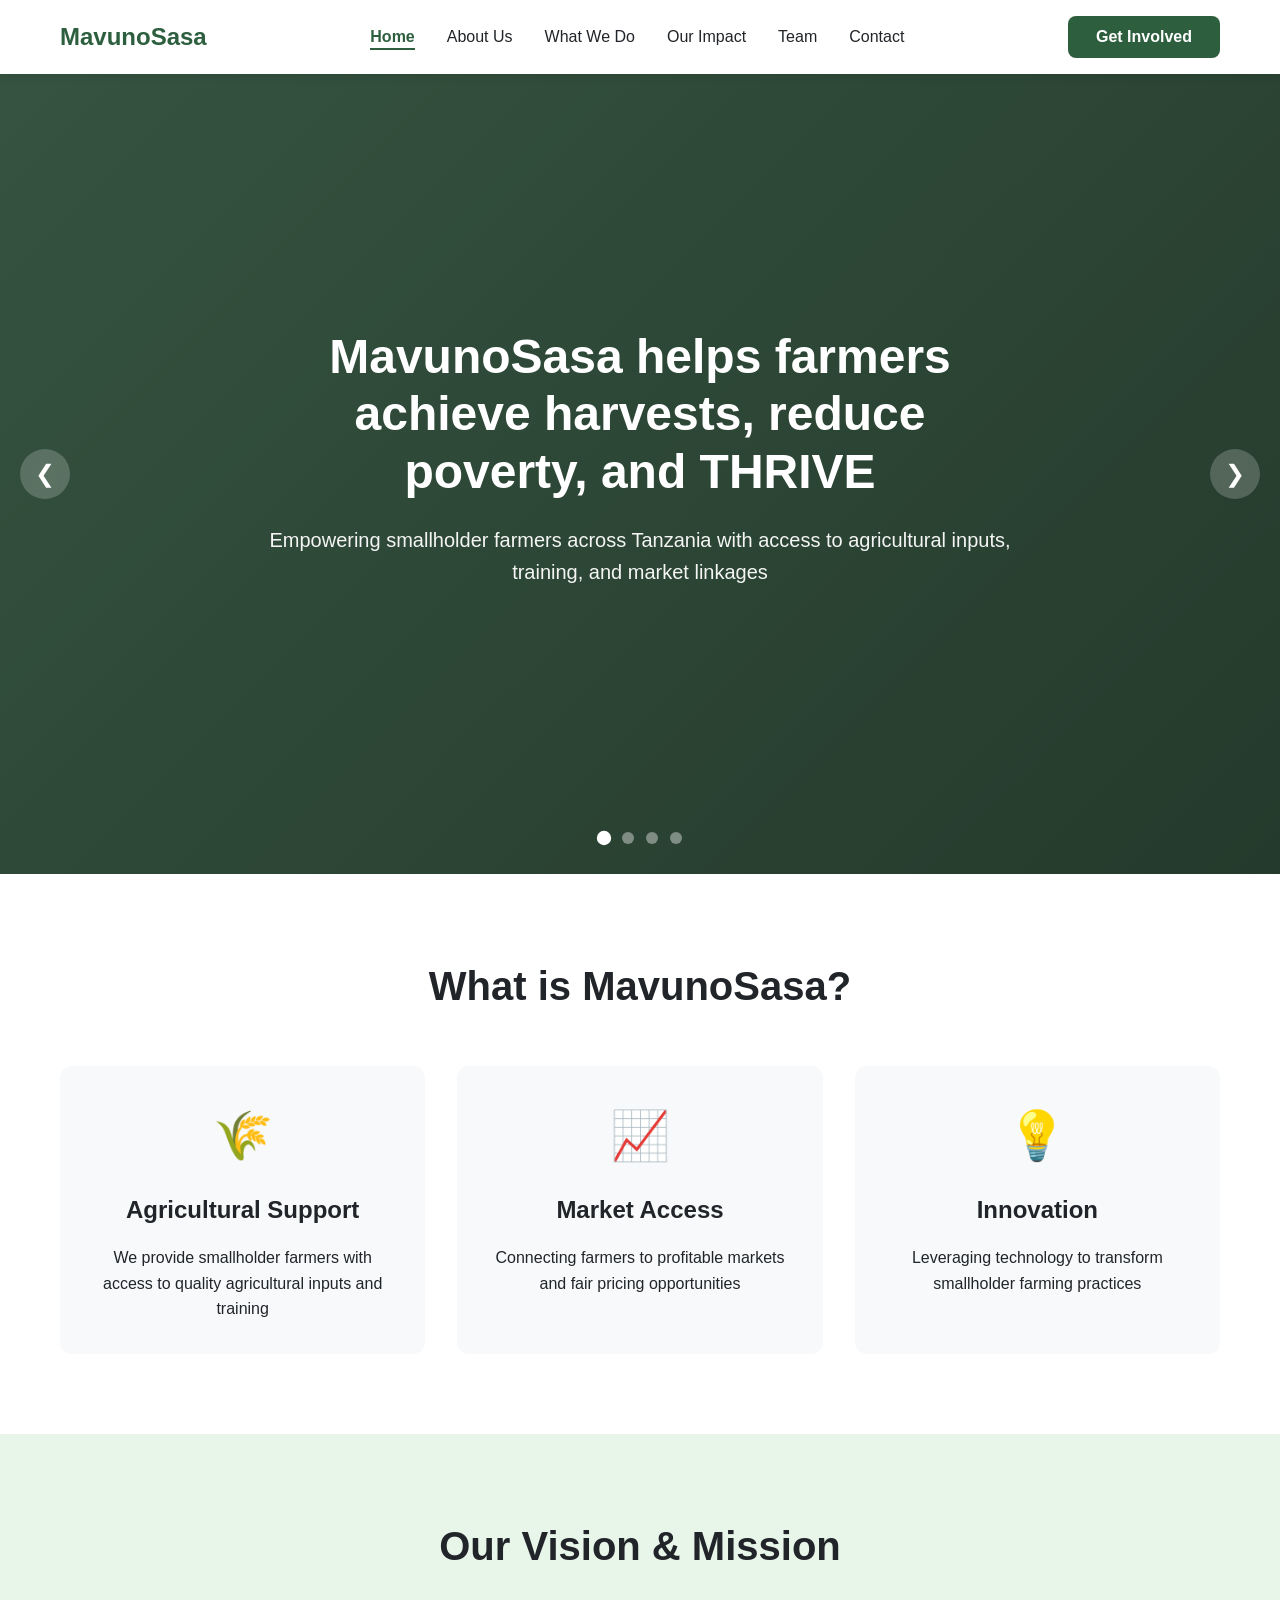
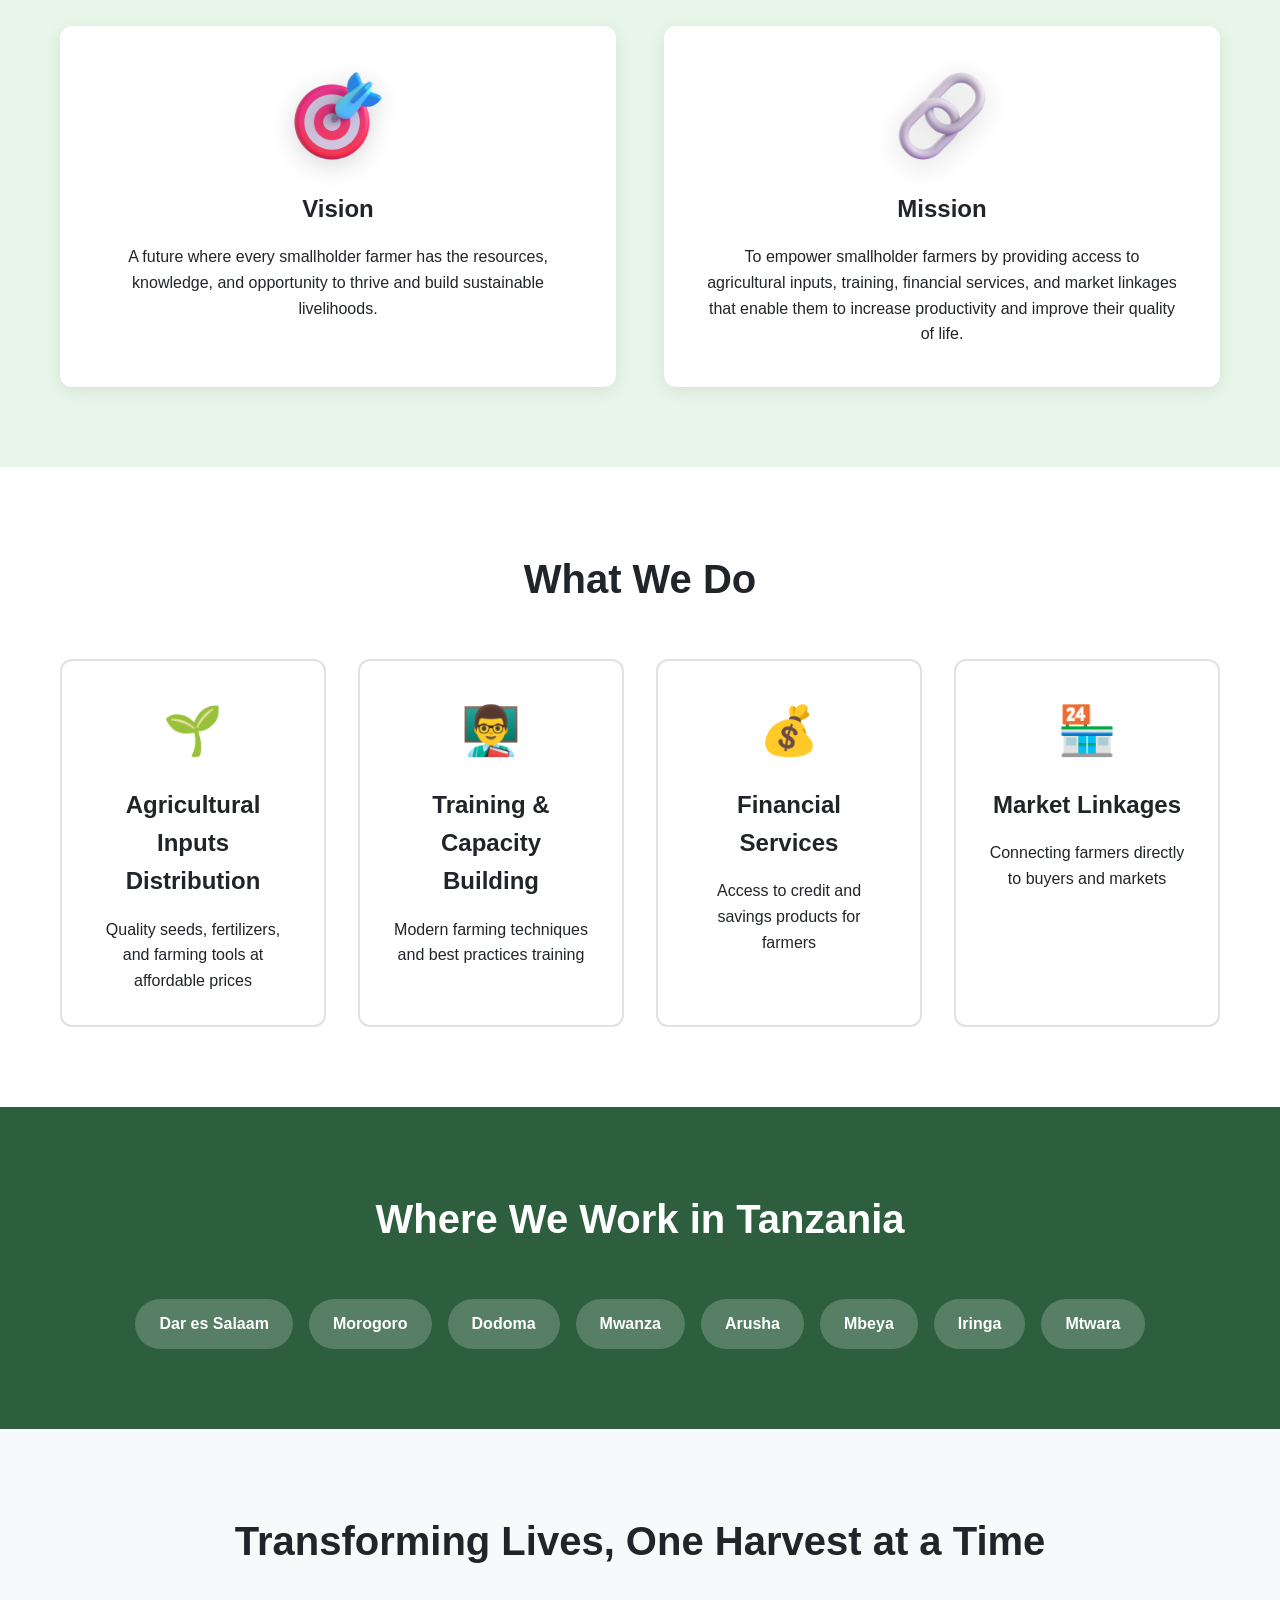
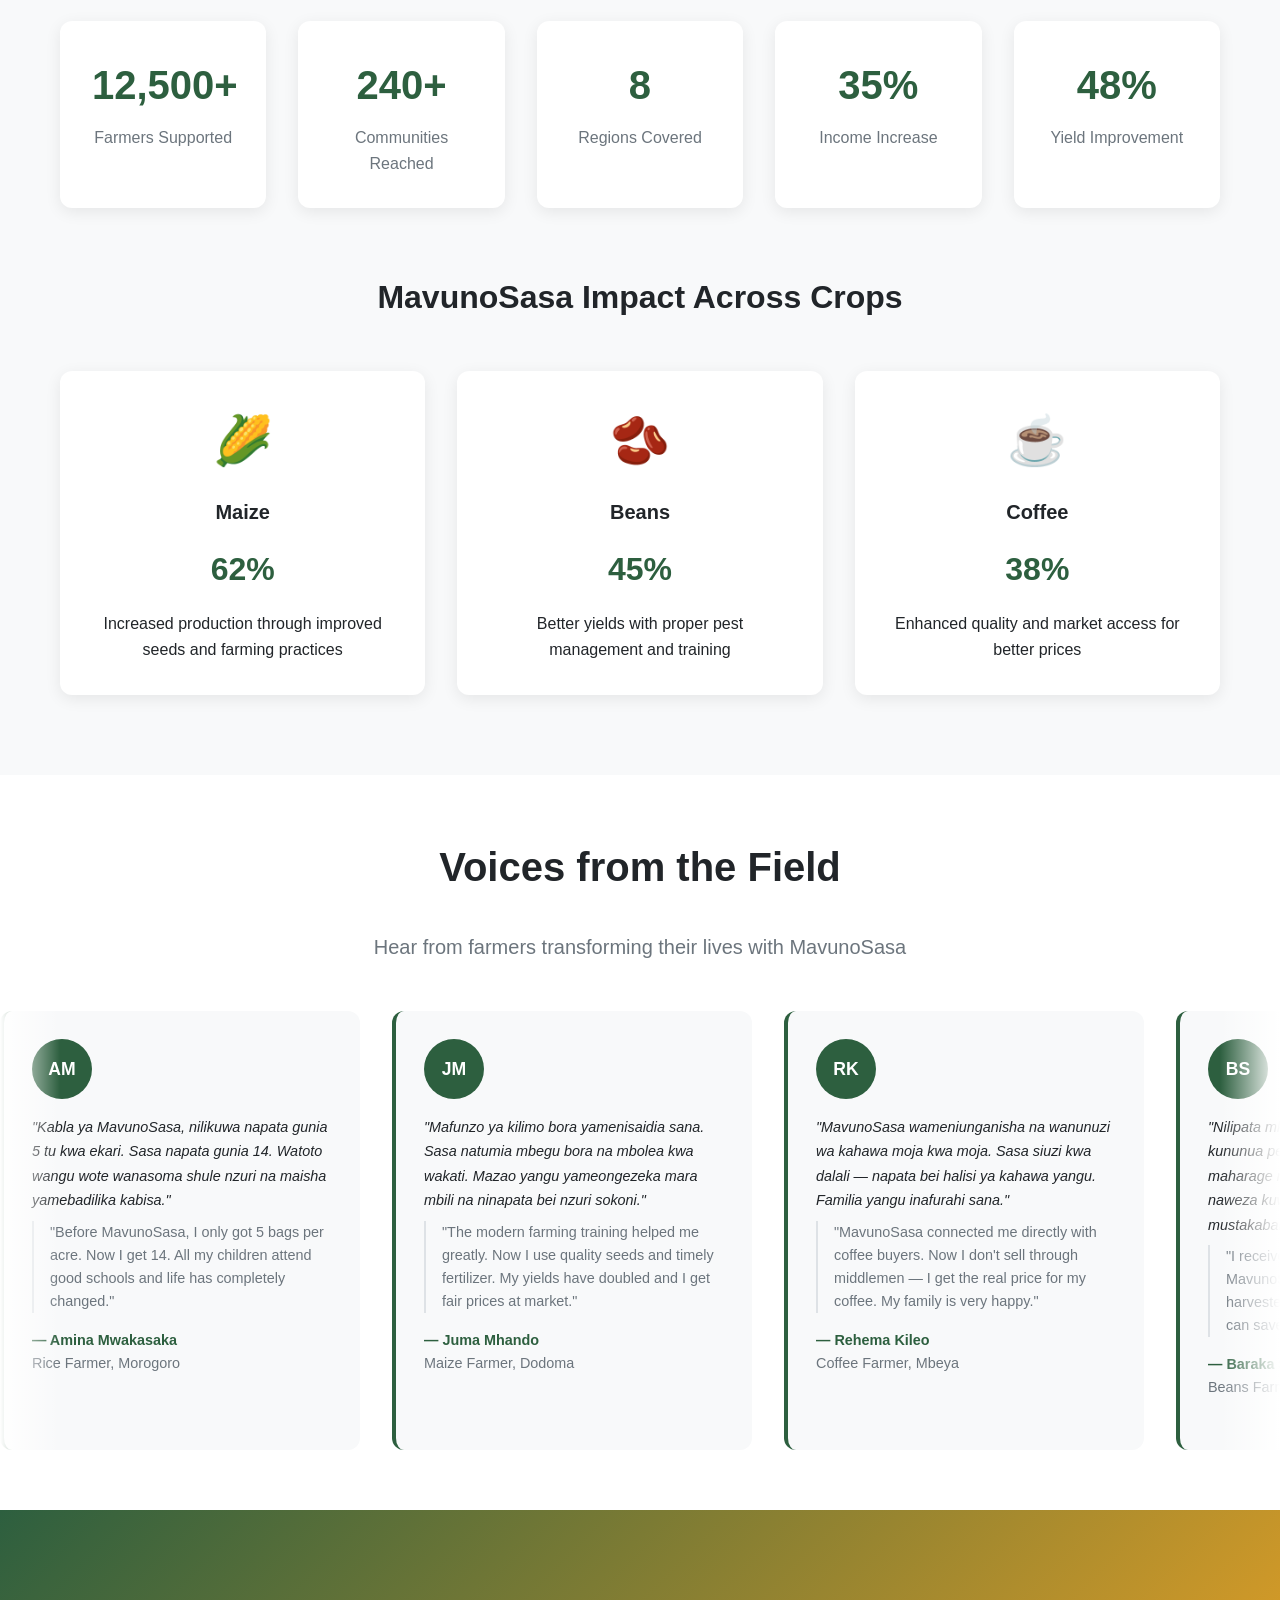
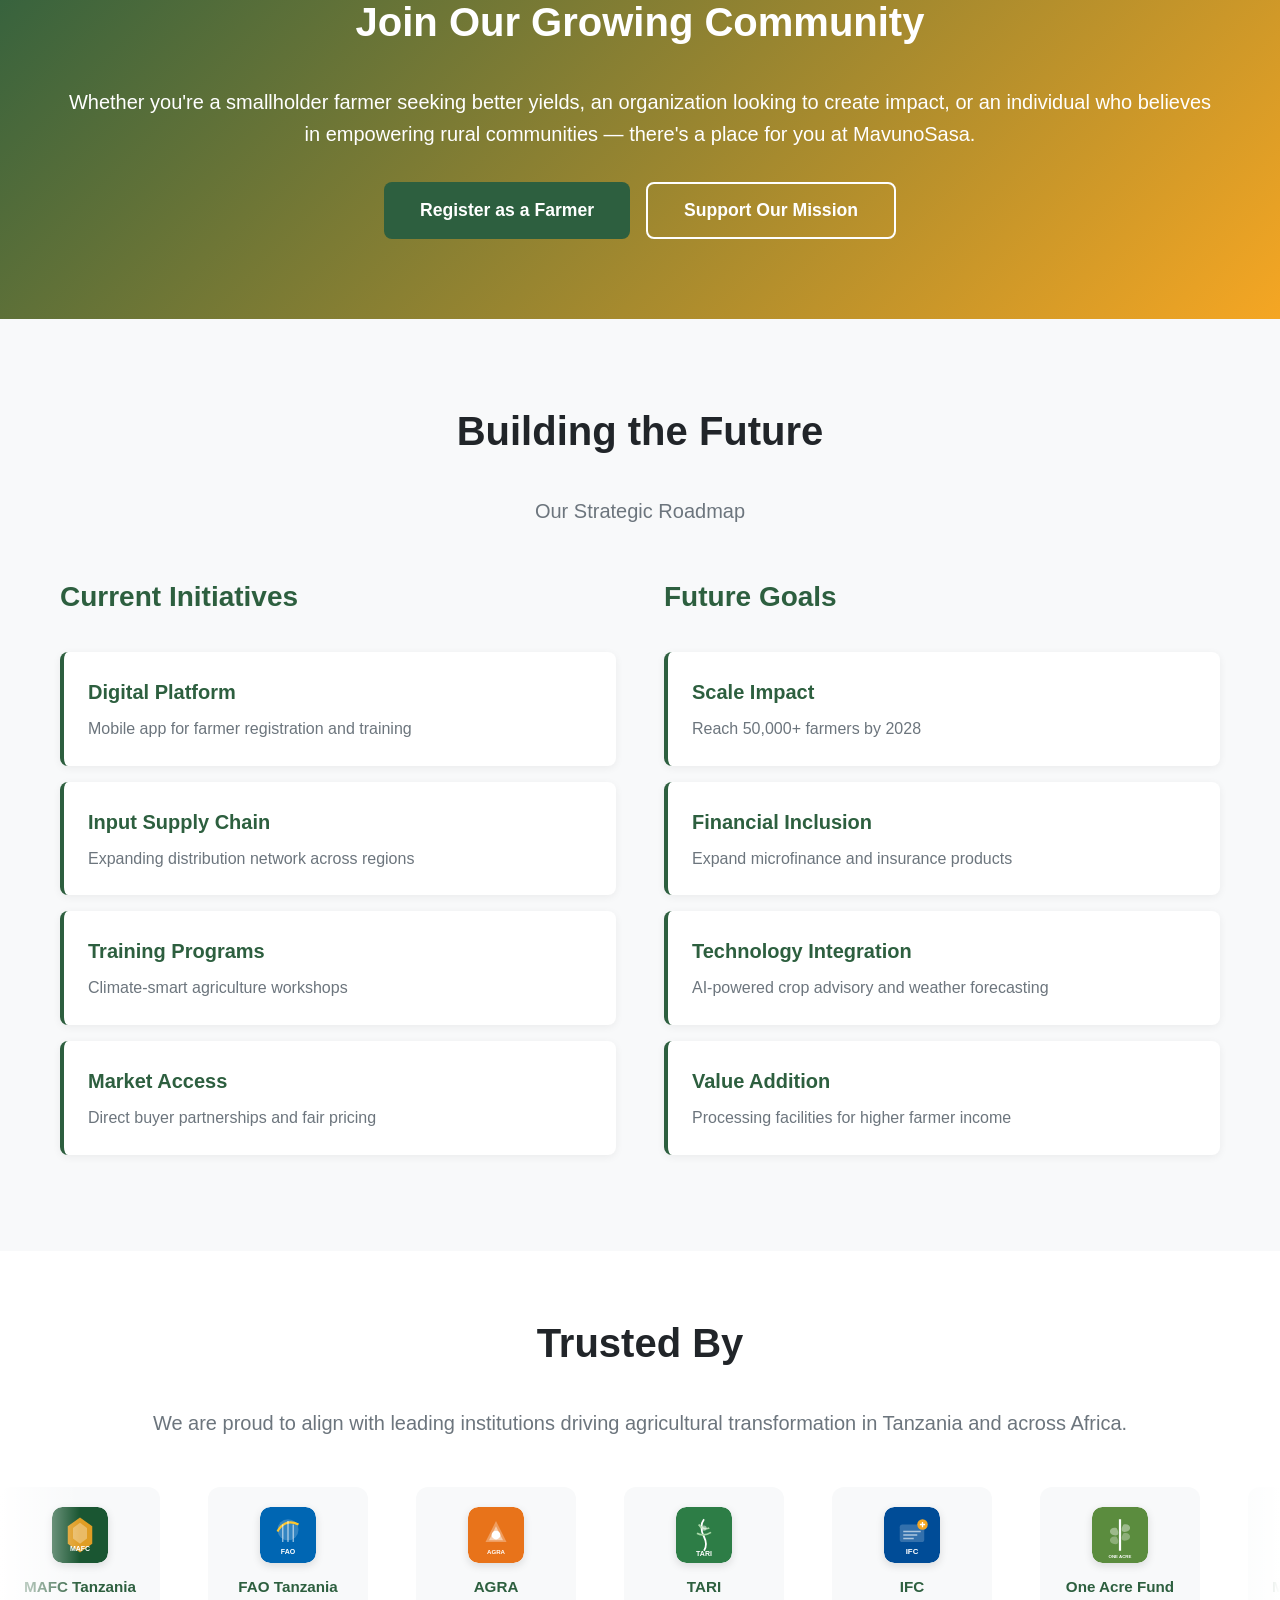
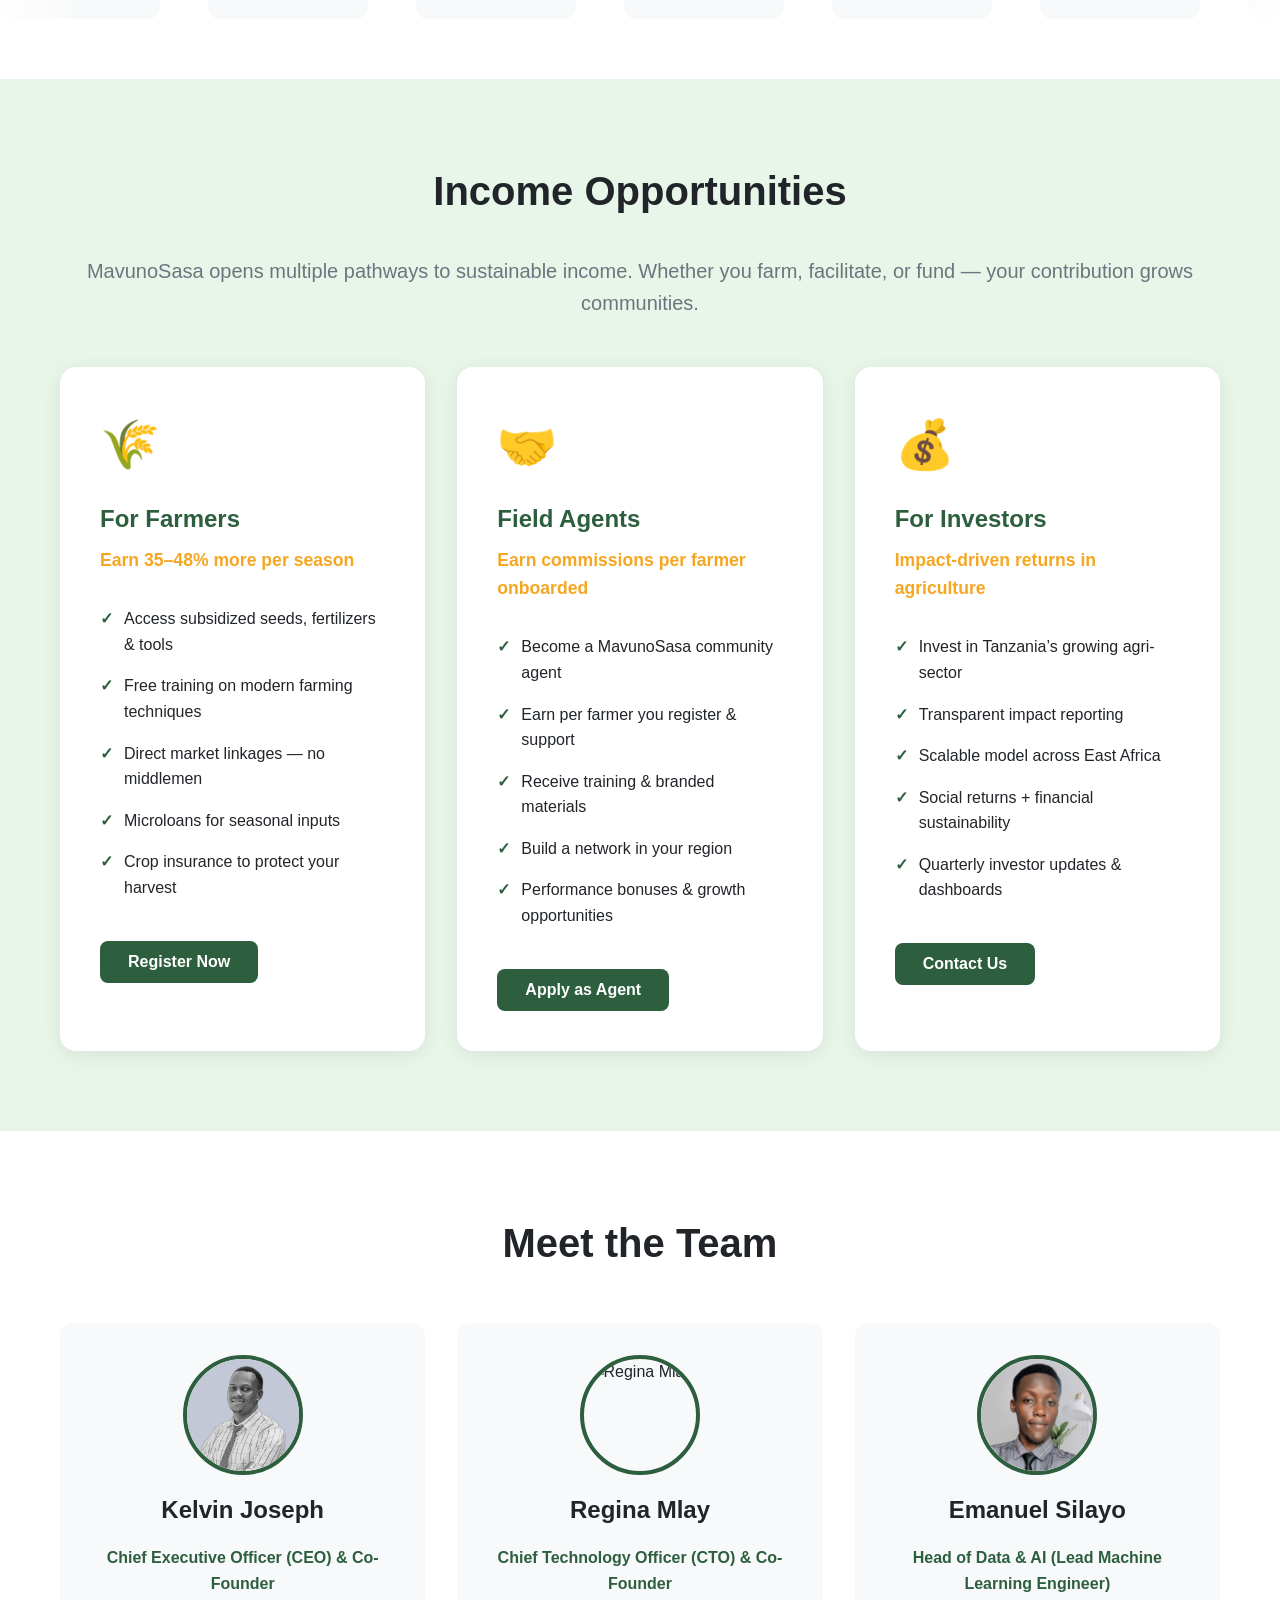
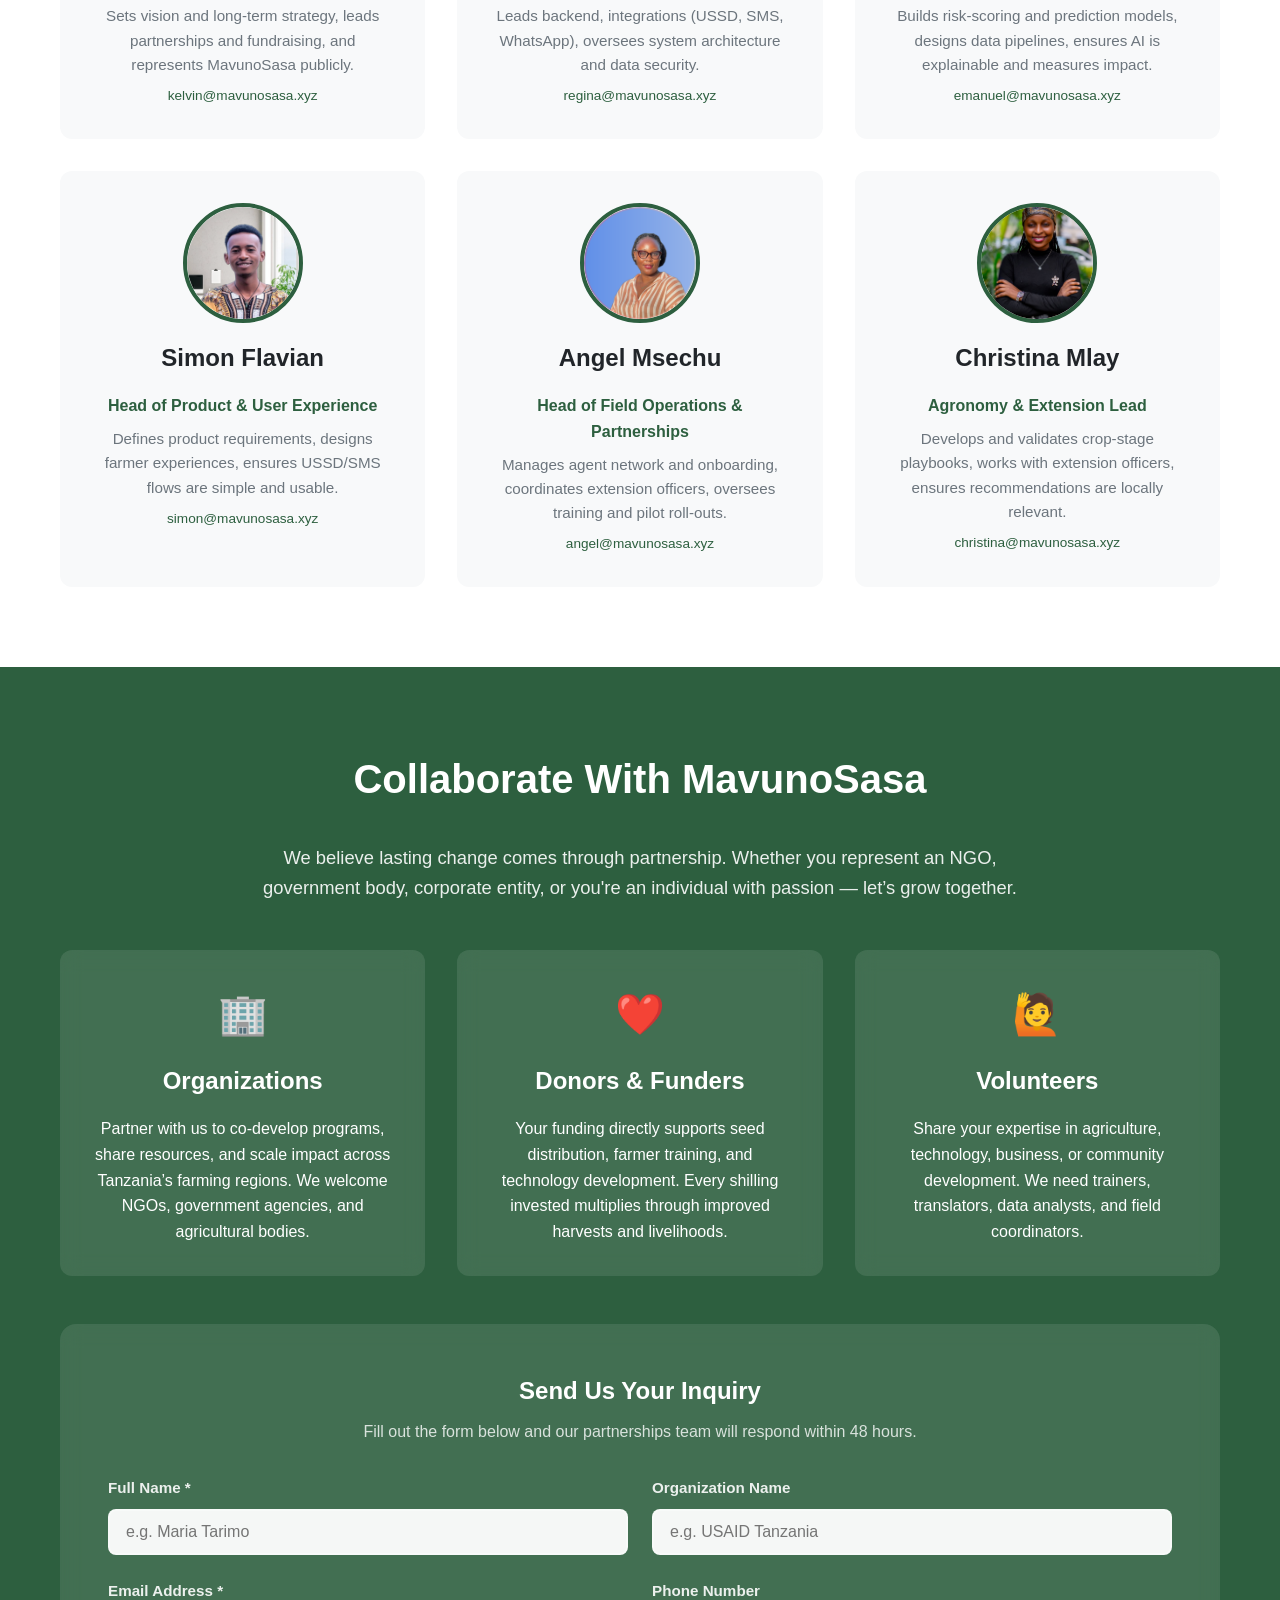
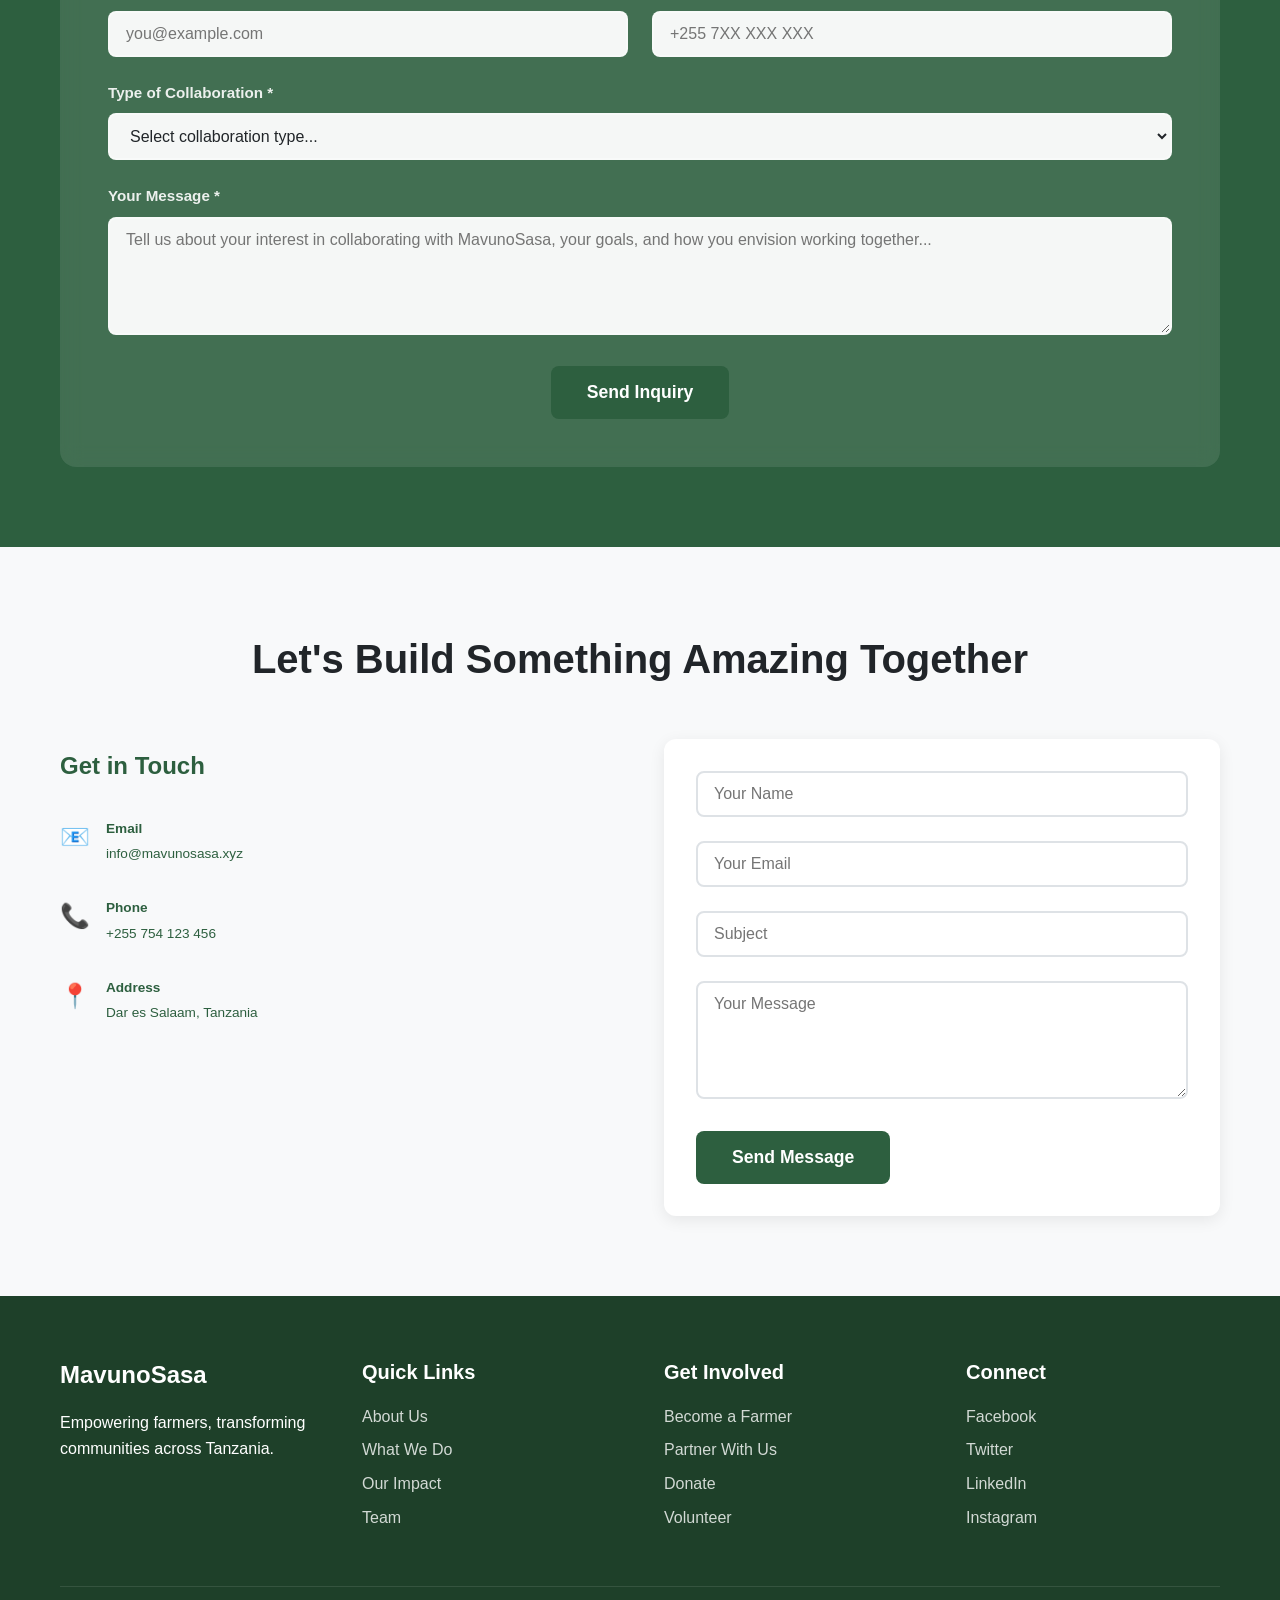
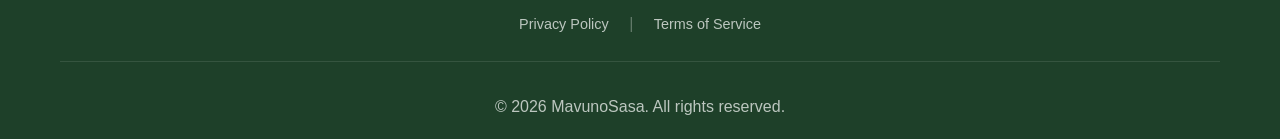
==== index.html @ c9a9a1e2 "3D icons for Vision/Mission, scrolling testimonials with 6 voices - Replaced flat SVG icons with 3D " ====
<!DOCTYPE html>
<html lang="en">
<head>
    <meta charset="UTF-8">
    <meta name="viewport" content="width=device-width, initial-scale=1.0">
    <title>MavunoSasa - Helping Farmers Achieve Harvests</title>
    <link rel="stylesheet" href="styles.css">
</head>
<body>
    <!-- Navigation -->
    <nav class="navbar">
        <div class="container">
            <div class="nav-wrapper">
                <div class="logo">MavunoSasa</div>
                <button class="mobile-menu-toggle" aria-label="Toggle menu">
                    <span></span>
                    <span></span>
                    <span></span>
                </button>
                <ul class="nav-links">
                    <li><a href="#home">Home</a></li>
                    <li><a href="#about">About Us</a></li>
                    <li><a href="#what-we-do">What We Do</a></li>
                    <li><a href="#impact">Our Impact</a></li>
                    <li><a href="#team">Team</a></li>
                    <li><a href="#contact">Contact</a></li>
                </ul>
                <button class="btn btn-primary">Get Involved</button>
            </div>
        </div>
    </nav>

    <!-- Hero Section with Carousel -->
    <section id="home" class="hero-carousel">
        <div class="hero-slides">
            <!-- Slide 1: Main Message -->
            <div class="hero-slide active">
                <div class="hero-overlay"></div>
                <div class="container">
                    <div class="hero-content">
                        <h1>MavunoSasa helps farmers achieve harvests, reduce poverty, and THRIVE</h1>
                        <p>Empowering smallholder farmers across Tanzania with access to agricultural inputs, training, and market linkages</p>
                    </div>
                </div>
            </div>

            <!-- Slide 2: Regions We Serve -->
            <div class="hero-slide">
                <div class="hero-overlay"></div>
                <div class="container">
                    <div class="hero-content">
                        <h1>Serving Farmers Across Tanzania</h1>
                        <p>Operating in Dar es Salaam, Morogoro, Dodoma, Mwanza, Arusha, and Mbeya regions</p>
                    </div>
                </div>
            </div>

            <!-- Slide 3: Crops & Plants -->
            <div class="hero-slide">
                <div class="hero-overlay"></div>
                <div class="container">
                    <div class="hero-content">
                        <h1>Growing Quality Crops Together</h1>
                        <p>Specializing in Maize, Rice, Beans, Sunflower, Coffee, and Horticultural Crops</p>
                    </div>
                </div>
            </div>

            <!-- Slide 4: Impact -->
            <div class="hero-slide">
                <div class="hero-overlay"></div>
                <div class="container">
                    <div class="hero-content">
                        <h1>Transforming Lives Through Agriculture</h1>
                        <p>12,500+ farmers supported, 240+ communities reached, 48% yield improvement</p>
                    </div>
                </div>
            </div>
        </div>

        <!-- Carousel Controls -->
        <button class="carousel-control prev" aria-label="Previous slide">
            <span>❮</span>
        </button>
        <button class="carousel-control next" aria-label="Next slide">
            <span>❯</span>
        </button>

        <!-- Carousel Indicators -->
        <div class="carousel-indicators">
            <button class="indicator active" data-slide="0"></button>
            <button class="indicator" data-slide="1"></button>
            <button class="indicator" data-slide="2"></button>
            <button class="indicator" data-slide="3"></button>
        </div>
    </section>

    <!-- What is MavunoSasa Section -->
    <section id="about" class="about-section">
        <div class="container">
            <h2>What is MavunoSasa?</h2>
            <div class="about-grid">
                <div class="about-card">
                    <div class="icon">🌾</div>
                    <h3>Agricultural Support</h3>
                    <p>We provide smallholder farmers with access to quality agricultural inputs and training</p>
                </div>
                <div class="about-card">
                    <div class="icon">📈</div>
                    <h3>Market Access</h3>
                    <p>Connecting farmers to profitable markets and fair pricing opportunities</p>
                </div>
                <div class="about-card">
                    <div class="icon">💡</div>
                    <h3>Innovation</h3>
                    <p>Leveraging technology to transform smallholder farming practices</p>
                </div>
            </div>
        </div>
    </section>

    <!-- Vision & Mission Section -->
    <section class="vision-mission">
        <div class="container">
            <h2>Our Vision & Mission</h2>
            <div class="vm-grid">
                <div class="vm-card">
                    <div class="vm-icon">
                        <img src="images/vision-target-3d.png" alt="Vision - Target">
                    </div>
                    <h3>Vision</h3>
                    <p>A future where every smallholder farmer has the resources, knowledge, and opportunity to thrive and build sustainable livelihoods.</p>
                </div>
                <div class="vm-card">
                    <div class="vm-icon">
                        <img src="images/mission-link-3d.png" alt="Mission - Connected">
                    </div>
                    <h3>Mission</h3>
                    <p>To empower smallholder farmers by providing access to agricultural inputs, training, financial services, and market linkages that enable them to increase productivity and improve their quality of life.</p>
                </div>
            </div>
        </div>
    </section>

    <!-- What We Do Section -->
    <section id="what-we-do" class="what-we-do">
        <div class="container">
            <h2>What We Do</h2>
            <div class="services-grid">
                <div class="service-card">
                    <div class="service-icon">🌱</div>
                    <h3>Agricultural Inputs Distribution</h3>
                    <p>Quality seeds, fertilizers, and farming tools at affordable prices</p>
                </div>
                <div class="service-card">
                    <div class="service-icon">👨‍🏫</div>
                    <h3>Training & Capacity Building</h3>
                    <p>Modern farming techniques and best practices training</p>
                </div>
                <div class="service-card">
                    <div class="service-icon">💰</div>
                    <h3>Financial Services</h3>
                    <p>Access to credit and savings products for farmers</p>
                </div>
                <div class="service-card">
                    <div class="service-icon">🏪</div>
                    <h3>Market Linkages</h3>
                    <p>Connecting farmers directly to buyers and markets</p>
                </div>
            </div>
        </div>
    </section>

    <!-- Where We Work Section -->
    <section class="where-we-work">
        <div class="container">
            <h2>Where We Work in Tanzania</h2>
            <div class="regions-grid">
                <div class="region-tag">Dar es Salaam</div>
                <div class="region-tag">Morogoro</div>
                <div class="region-tag">Dodoma</div>
                <div class="region-tag">Mwanza</div>
                <div class="region-tag">Arusha</div>
                <div class="region-tag">Mbeya</div>
                <div class="region-tag">Iringa</div>
                <div class="region-tag">Mtwara</div>
            </div>
        </div>
    </section>

    <!-- Impact Section -->
    <section id="impact" class="impact-section">
        <div class="container">
            <h2>Transforming Lives, One Harvest at a Time</h2>
            <div class="stats-grid">
                <div class="stat-card">
                    <div class="stat-number">12,500+</div>
                    <div class="stat-label">Farmers Supported</div>
                </div>
                <div class="stat-card">
                    <div class="stat-number">240+</div>
                    <div class="stat-label">Communities Reached</div>
                </div>
                <div class="stat-card">
                    <div class="stat-number">8</div>
                    <div class="stat-label">Regions Covered</div>
                </div>
                <div class="stat-card">
                    <div class="stat-number">35%</div>
                    <div class="stat-label">Income Increase</div>
                </div>
                <div class="stat-card">
                    <div class="stat-number">48%</div>
                    <div class="stat-label">Yield Improvement</div>
                </div>
            </div>

            <h3 class="section-subtitle">MavunoSasa Impact Across Crops</h3>
            <div class="crops-grid">
                <div class="crop-card">
                    <div class="crop-icon">🌽</div>
                    <h4>Maize</h4>
                    <p class="crop-stat">62%</p>
                    <p>Increased production through improved seeds and farming practices</p>
                </div>
                <div class="crop-card">
                    <div class="crop-icon">🫘</div>
                    <h4>Beans</h4>
                    <p class="crop-stat">45%</p>
                    <p>Better yields with proper pest management and training</p>
                </div>
                <div class="crop-card">
                    <div class="crop-icon">☕</div>
                    <h4>Coffee</h4>
                    <p class="crop-stat">38%</p>
                    <p>Enhanced quality and market access for better prices</p>
                </div>
            </div>
        </div>
    </section>

    <!-- Voices Section -->
    <section class="voices-section">
        <div class="container">
            <h2>Voices from the Field</h2>
            <p class="section-intro">Hear from farmers transforming their lives with MavunoSasa</p>
            <div class="testimonials-marquee">
                <div class="testimonials-track">
                    <!-- Original 6 testimonials -->
                    <div class="testimonial-card">
                        <div class="avatar avatar-placeholder">AM</div>
                        <p class="testimonial-text">"Kabla ya MavunoSasa, nilikuwa napata gunia 5 tu kwa ekari. Sasa napata gunia 14. Watoto wangu wote wanasoma shule nzuri na maisha yamebadilika kabisa."</p>
                        <p class="testimonial-translation">"Before MavunoSasa, I only got 5 bags per acre. Now I get 14. All my children attend good schools and life has completely changed."</p>
                        <p class="testimonial-author">— Amina Mwakasaka</p>
                        <p class="testimonial-role">Rice Farmer, Morogoro</p>
                    </div>
                    <div class="testimonial-card">
                        <div class="avatar avatar-placeholder">JM</div>
                        <p class="testimonial-text">"Mafunzo ya kilimo bora yamenisaidia sana. Sasa natumia mbegu bora na mbolea kwa wakati. Mazao yangu yameongezeka mara mbili na ninapata bei nzuri sokoni."</p>
                        <p class="testimonial-translation">"The modern farming training helped me greatly. Now I use quality seeds and timely fertilizer. My yields have doubled and I get fair prices at market."</p>
                        <p class="testimonial-author">— Juma Mhando</p>
                        <p class="testimonial-role">Maize Farmer, Dodoma</p>
                    </div>
                    <div class="testimonial-card">
                        <div class="avatar avatar-placeholder">RK</div>
                        <p class="testimonial-text">"MavunoSasa wameniunganisha na wanunuzi wa kahawa moja kwa moja. Sasa siuzi kwa dalali — napata bei halisi ya kahawa yangu. Familia yangu inafurahi sana."</p>
                        <p class="testimonial-translation">"MavunoSasa connected me directly with coffee buyers. Now I don't sell through middlemen — I get the real price for my coffee. My family is very happy."</p>
                        <p class="testimonial-author">— Rehema Kileo</p>
                        <p class="testimonial-role">Coffee Farmer, Mbeya</p>
                    </div>
                    <div class="testimonial-card">
                        <div class="avatar avatar-placeholder">BS</div>
                        <p class="testimonial-text">"Nilipata mkopo mdogo kupitia MavunoSasa kununua pembejeo. Msimu uliopita nilivuna maharage mengi kuliko miaka yote. Sasa naweza kuweka akiba na kupanga mustakabali wangu."</p>
                        <p class="testimonial-translation">"I received a small loan through MavunoSasa to buy inputs. Last season I harvested more beans than any year. Now I can save and plan for my future."</p>
                        <p class="testimonial-author">— Baraka Shayo</p>
                        <p class="testimonial-role">Beans Farmer, Arusha</p>
                    </div>
                    <div class="testimonial-card">
                        <div class="avatar avatar-placeholder">HN</div>
                        <p class="testimonial-text">"Tangu nijiunge na MavunoSasa, nimejifunza kutumia kilimo cha kisasa. Alizeti yangu sasa inatoa mafuta mengi zaidi na bei sokoni ni nzuri. Nimeweza kujenga nyumba mpya kwa familia yangu."</p>
                        <p class="testimonial-translation">"Since joining MavunoSasa, I learned modern farming methods. My sunflower now produces more oil and market prices are good. I was able to build a new house for my family."</p>
                        <p class="testimonial-author">— Halima Ngowi</p>
                        <p class="testimonial-role">Sunflower Farmer, Iringa</p>
                    </div>
                    <div class="testimonial-card">
                        <div class="avatar avatar-placeholder">EM</div>
                        <p class="testimonial-text">"Bima ya mazao kutoka MavunoSasa iliniokoa msimu uliopita wakati mvua ilipoacha mapema. Nilipata fidia na kuweza kupanda tena. Sasa sina wasiwasi tena kuhusu hali ya hewa."</p>
                        <p class="testimonial-translation">"Crop insurance from MavunoSasa saved me last season when rains stopped early. I received compensation and was able to replant. Now I no longer worry about the weather."</p>
                        <p class="testimonial-author">— Emmanuel Masanja</p>
                        <p class="testimonial-role">Cotton Farmer, Mwanza</p>
                    </div>
                    <!-- Duplicated set for seamless loop -->
                    <div class="testimonial-card">
                        <div class="avatar avatar-placeholder">AM</div>
                        <p class="testimonial-text">"Kabla ya MavunoSasa, nilikuwa napata gunia 5 tu kwa ekari. Sasa napata gunia 14. Watoto wangu wote wanasoma shule nzuri na maisha yamebadilika kabisa."</p>
                        <p class="testimonial-translation">"Before MavunoSasa, I only got 5 bags per acre. Now I get 14. All my children attend good schools and life has completely changed."</p>
                        <p class="testimonial-author">— Amina Mwakasaka</p>
                        <p class="testimonial-role">Rice Farmer, Morogoro</p>
                    </div>
                    <div class="testimonial-card">
                        <div class="avatar avatar-placeholder">JM</div>
                        <p class="testimonial-text">"Mafunzo ya kilimo bora yamenisaidia sana. Sasa natumia mbegu bora na mbolea kwa wakati. Mazao yangu yameongezeka mara mbili na ninapata bei nzuri sokoni."</p>
                        <p class="testimonial-translation">"The modern farming training helped me greatly. Now I use quality seeds and timely fertilizer. My yields have doubled and I get fair prices at market."</p>
                        <p class="testimonial-author">— Juma Mhando</p>
                        <p class="testimonial-role">Maize Farmer, Dodoma</p>
                    </div>
                    <div class="testimonial-card">
                        <div class="avatar avatar-placeholder">RK</div>
                        <p class="testimonial-text">"MavunoSasa wameniunganisha na wanunuzi wa kahawa moja kwa moja. Sasa siuzi kwa dalali — napata bei halisi ya kahawa yangu. Familia yangu inafurahi sana."</p>
                        <p class="testimonial-translation">"MavunoSasa connected me directly with coffee buyers. Now I don't sell through middlemen — I get the real price for my coffee. My family is very happy."</p>
                        <p class="testimonial-author">— Rehema Kileo</p>
                        <p class="testimonial-role">Coffee Farmer, Mbeya</p>
                    </div>
                    <div class="testimonial-card">
                        <div class="avatar avatar-placeholder">BS</div>
                        <p class="testimonial-text">"Nilipata mkopo mdogo kupitia MavunoSasa kununua pembejeo. Msimu uliopita nilivuna maharage mengi kuliko miaka yote. Sasa naweza kuweka akiba na kupanga mustakabali wangu."</p>
                        <p class="testimonial-translation">"I received a small loan through MavunoSasa to buy inputs. Last season I harvested more beans than any year. Now I can save and plan for my future."</p>
                        <p class="testimonial-author">— Baraka Shayo</p>
                        <p class="testimonial-role">Beans Farmer, Arusha</p>
                    </div>
                    <div class="testimonial-card">
                        <div class="avatar avatar-placeholder">HN</div>
                        <p class="testimonial-text">"Tangu nijiunge na MavunoSasa, nimejifunza kutumia kilimo cha kisasa. Alizeti yangu sasa inatoa mafuta mengi zaidi na bei sokoni ni nzuri. Nimeweza kujenga nyumba mpya kwa familia yangu."</p>
                        <p class="testimonial-translation">"Since joining MavunoSasa, I learned modern farming methods. My sunflower now produces more oil and market prices are good. I was able to build a new house for my family."</p>
                        <p class="testimonial-author">— Halima Ngowi</p>
                        <p class="testimonial-role">Sunflower Farmer, Iringa</p>
                    </div>
                    <div class="testimonial-card">
                        <div class="avatar avatar-placeholder">EM</div>
                        <p class="testimonial-text">"Bima ya mazao kutoka MavunoSasa iliniokoa msimu uliopita wakati mvua ilipoacha mapema. Nilipata fidia na kuweza kupanda tena. Sasa sina wasiwasi tena kuhusu hali ya hewa."</p>
                        <p class="testimonial-translation">"Crop insurance from MavunoSasa saved me last season when rains stopped early. I received compensation and was able to replant. Now I no longer worry about the weather."</p>
                        <p class="testimonial-author">— Emmanuel Masanja</p>
                        <p class="testimonial-role">Cotton Farmer, Mwanza</p>
                    </div>
                </div>
            </div>
        </div>
    </section>

    <!-- CTA Section -->
    <section class="cta-section">
        <div class="container">
            <div class="cta-content">
                <h2>Join Our Growing Community</h2>
                <p>Whether you're a smallholder farmer seeking better yields, an organization looking to create impact, or an individual who believes in empowering rural communities — there's a place for you at MavunoSasa.</p>
                <div class="cta-buttons">
                    <button class="btn btn-primary btn-large" data-modal="farmerModal">Register as a Farmer</button>
                    <button class="btn btn-outline btn-large" data-modal="supportModal">Support Our Mission</button>
                </div>
            </div>
        </div>
    </section>

    <!-- Building the Future Section -->
    <section class="roadmap-section">
        <div class="container">
            <h2>Building the Future</h2>
            <p class="section-intro">Our Strategic Roadmap</p>
            
            <div class="roadmap-grid">
                <div class="roadmap-column">
                    <h3>Current Initiatives</h3>
                    <div class="initiative-card">
                        <h4>Digital Platform</h4>
                        <p>Mobile app for farmer registration and training</p>
                    </div>
                    <div class="initiative-card">
                        <h4>Input Supply Chain</h4>
                        <p>Expanding distribution network across regions</p>
                    </div>
                    <div class="initiative-card">
                        <h4>Training Programs</h4>
                        <p>Climate-smart agriculture workshops</p>
                    </div>
                    <div class="initiative-card">
                        <h4>Market Access</h4>
                        <p>Direct buyer partnerships and fair pricing</p>
                    </div>
                </div>

                <div class="roadmap-column">
                    <h3>Future Goals</h3>
                    <div class="initiative-card">
                        <h4>Scale Impact</h4>
                        <p>Reach 50,000+ farmers by 2028</p>
                    </div>
                    <div class="initiative-card">
                        <h4>Financial Inclusion</h4>
                        <p>Expand microfinance and insurance products</p>
                    </div>
                    <div class="initiative-card">
                        <h4>Technology Integration</h4>
                        <p>AI-powered crop advisory and weather forecasting</p>
                    </div>
                    <div class="initiative-card">
                        <h4>Value Addition</h4>
                        <p>Processing facilities for higher farmer income</p>
                    </div>
                </div>
            </div>
        </div>
    </section>

    <!-- Partners Section -->
    <section class="partners-section">
        <div class="container">
            <h2>Trusted By</h2>
            <p class="section-intro">We are proud to align with leading institutions driving agricultural transformation in Tanzania and across Africa.</p>
            <div class="partners-marquee">
                <div class="partners-track">
                    <!-- Original set -->
                    <div class="partner-card">
                        <div class="partner-icon">
                            <svg viewBox="0 0 64 64" fill="none" xmlns="http://www.w3.org/2000/svg">
                                <rect width="64" height="64" rx="12" fill="#1a5632"/>
                                <path d="M32 12L18 22v20l14 10 14-10V22L32 12z" fill="#f5a623" opacity="0.9"/>
                                <path d="M32 18l-8 6v12l8 6 8-6V24l-8-6z" fill="white" opacity="0.3"/>
                                <text x="32" y="50" text-anchor="middle" fill="white" font-size="8" font-weight="bold">MAFC</text>
                            </svg>
                        </div>
                        <h4>MAFC Tanzania</h4>
                    </div>
                    <div class="partner-card">
                        <div class="partner-icon">
                            <svg viewBox="0 0 64 64" fill="none" xmlns="http://www.w3.org/2000/svg">
                                <rect width="64" height="64" rx="12" fill="#0066b3"/>
                                <circle cx="32" cy="26" r="12" fill="white" opacity="0.2"/>
                                <path d="M20 28c4-8 12-14 24-8" stroke="#ffc72c" stroke-width="2.5" fill="none"/>
                                <path d="M26 20v20M32 16v24M38 20v20" stroke="white" stroke-width="1.5" opacity="0.6"/>
                                <text x="32" y="54" text-anchor="middle" fill="white" font-size="8" font-weight="bold">FAO</text>
                            </svg>
                        </div>
                        <h4>FAO Tanzania</h4>
                    </div>
                    <div class="partner-card">
                        <div class="partner-icon">
                            <svg viewBox="0 0 64 64" fill="none" xmlns="http://www.w3.org/2000/svg">
                                <rect width="64" height="64" rx="12" fill="#e8731a"/>
                                <path d="M20 40 L32 16 L44 40Z" fill="white" opacity="0.3"/>
                                <path d="M24 38 L32 22 L40 38Z" fill="white" opacity="0.5"/>
                                <circle cx="32" cy="32" r="5" fill="white"/>
                                <text x="32" y="54" text-anchor="middle" fill="white" font-size="7" font-weight="bold">AGRA</text>
                            </svg>
                        </div>
                        <h4>AGRA</h4>
                    </div>
                    <div class="partner-card">
                        <div class="partner-icon">
                            <svg viewBox="0 0 64 64" fill="none" xmlns="http://www.w3.org/2000/svg">
                                <rect width="64" height="64" rx="12" fill="#2d7d46"/>
                                <path d="M32 14c-6 8-2 16 0 20s4 10 0 16" stroke="white" stroke-width="2" fill="none"/>
                                <path d="M26 20c2 4 8 6 12 4" stroke="#a8d8a8" stroke-width="2" fill="none"/>
                                <path d="M24 30c3 2 10 3 16-1" stroke="#a8d8a8" stroke-width="2" fill="none"/>
                                <circle cx="32" cy="24" r="3" fill="white" opacity="0.5"/>
                                <text x="32" y="56" text-anchor="middle" fill="white" font-size="8" font-weight="bold">TARI</text>
                            </svg>
                        </div>
                        <h4>TARI</h4>
                    </div>
                    <div class="partner-card">
                        <div class="partner-icon">
                            <svg viewBox="0 0 64 64" fill="none" xmlns="http://www.w3.org/2000/svg">
                                <rect width="64" height="64" rx="12" fill="#004c97"/>
                                <rect x="18" y="20" width="28" height="20" rx="3" fill="white" opacity="0.2"/>
                                <path d="M22 28h20M22 32h16M22 36h12" stroke="white" stroke-width="1.5" opacity="0.6"/>
                                <circle cx="44" cy="20" r="6" fill="#f5a623"/>
                                <path d="M44 17v6M41 20h6" stroke="white" stroke-width="1.5"/>
                                <text x="32" y="54" text-anchor="middle" fill="white" font-size="9" font-weight="bold">IFC</text>
                            </svg>
                        </div>
                        <h4>IFC</h4>
                    </div>
                    <div class="partner-card">
                        <div class="partner-icon">
                            <svg viewBox="0 0 64 64" fill="none" xmlns="http://www.w3.org/2000/svg">
                                <rect width="64" height="64" rx="12" fill="#5b8c3e"/>
                                <path d="M32 14v36" stroke="white" stroke-width="2.5"/>
                                <path d="M28 24c-8-2-10 6-4 8s8-2 4-8z" fill="white" opacity="0.4"/>
                                <path d="M36 20c8-2 10 6 4 8s-8-2-4-8z" fill="white" opacity="0.4"/>
                                <path d="M28 34c-8-2-10 6-4 8s8-2 4-8z" fill="white" opacity="0.3"/>
                                <path d="M36 30c8-2 10 6 4 8s-8-2-4-8z" fill="white" opacity="0.3"/>
                                <text x="32" y="58" text-anchor="middle" fill="white" font-size="5" font-weight="bold">ONE ACRE</text>
                            </svg>
                        </div>
                        <h4>One Acre Fund</h4>
                    </div>
                    <!-- Duplicated set for seamless loop -->
                    <div class="partner-card">
                        <div class="partner-icon">
                            <svg viewBox="0 0 64 64" fill="none" xmlns="http://www.w3.org/2000/svg">
                                <rect width="64" height="64" rx="12" fill="#1a5632"/>
                                <path d="M32 12L18 22v20l14 10 14-10V22L32 12z" fill="#f5a623" opacity="0.9"/>
                                <path d="M32 18l-8 6v12l8 6 8-6V24l-8-6z" fill="white" opacity="0.3"/>
                                <text x="32" y="50" text-anchor="middle" fill="white" font-size="8" font-weight="bold">MAFC</text>
                            </svg>
                        </div>
                        <h4>MAFC Tanzania</h4>
                    </div>
                    <div class="partner-card">
                        <div class="partner-icon">
                            <svg viewBox="0 0 64 64" fill="none" xmlns="http://www.w3.org/2000/svg">
                                <rect width="64" height="64" rx="12" fill="#0066b3"/>
                                <circle cx="32" cy="26" r="12" fill="white" opacity="0.2"/>
                                <path d="M20 28c4-8 12-14 24-8" stroke="#ffc72c" stroke-width="2.5" fill="none"/>
                                <path d="M26 20v20M32 16v24M38 20v20" stroke="white" stroke-width="1.5" opacity="0.6"/>
                                <text x="32" y="54" text-anchor="middle" fill="white" font-size="8" font-weight="bold">FAO</text>
                            </svg>
                        </div>
                        <h4>FAO Tanzania</h4>
                    </div>
                    <div class="partner-card">
                        <div class="partner-icon">
                            <svg viewBox="0 0 64 64" fill="none" xmlns="http://www.w3.org/2000/svg">
                                <rect width="64" height="64" rx="12" fill="#e8731a"/>
                                <path d="M20 40 L32 16 L44 40Z" fill="white" opacity="0.3"/>
                                <path d="M24 38 L32 22 L40 38Z" fill="white" opacity="0.5"/>
                                <circle cx="32" cy="32" r="5" fill="white"/>
                                <text x="32" y="54" text-anchor="middle" fill="white" font-size="7" font-weight="bold">AGRA</text>
                            </svg>
                        </div>
                        <h4>AGRA</h4>
                    </div>
                    <div class="partner-card">
                        <div class="partner-icon">
                            <svg viewBox="0 0 64 64" fill="none" xmlns="http://www.w3.org/2000/svg">
                                <rect width="64" height="64" rx="12" fill="#2d7d46"/>
                                <path d="M32 14c-6 8-2 16 0 20s4 10 0 16" stroke="white" stroke-width="2" fill="none"/>
                                <path d="M26 20c2 4 8 6 12 4" stroke="#a8d8a8" stroke-width="2" fill="none"/>
                                <path d="M24 30c3 2 10 3 16-1" stroke="#a8d8a8" stroke-width="2" fill="none"/>
                                <circle cx="32" cy="24" r="3" fill="white" opacity="0.5"/>
                                <text x="32" y="56" text-anchor="middle" fill="white" font-size="8" font-weight="bold">TARI</text>
                            </svg>
                        </div>
                        <h4>TARI</h4>
                    </div>
                    <div class="partner-card">
                        <div class="partner-icon">
                            <svg viewBox="0 0 64 64" fill="none" xmlns="http://www.w3.org/2000/svg">
                                <rect width="64" height="64" rx="12" fill="#004c97"/>
                                <rect x="18" y="20" width="28" height="20" rx="3" fill="white" opacity="0.2"/>
                                <path d="M22 28h20M22 32h16M22 36h12" stroke="white" stroke-width="1.5" opacity="0.6"/>
                                <circle cx="44" cy="20" r="6" fill="#f5a623"/>
                                <path d="M44 17v6M41 20h6" stroke="white" stroke-width="1.5"/>
                                <text x="32" y="54" text-anchor="middle" fill="white" font-size="9" font-weight="bold">IFC</text>
                            </svg>
                        </div>
                        <h4>IFC</h4>
                    </div>
                    <div class="partner-card">
                        <div class="partner-icon">
                            <svg viewBox="0 0 64 64" fill="none" xmlns="http://www.w3.org/2000/svg">
                                <rect width="64" height="64" rx="12" fill="#5b8c3e"/>
                                <path d="M32 14v36" stroke="white" stroke-width="2.5"/>
                                <path d="M28 24c-8-2-10 6-4 8s8-2 4-8z" fill="white" opacity="0.4"/>
                                <path d="M36 20c8-2 10 6 4 8s-8-2-4-8z" fill="white" opacity="0.4"/>
                                <path d="M28 34c-8-2-10 6-4 8s8-2 4-8z" fill="white" opacity="0.3"/>
                                <path d="M36 30c8-2 10 6 4 8s-8-2-4-8z" fill="white" opacity="0.3"/>
                                <text x="32" y="58" text-anchor="middle" fill="white" font-size="5" font-weight="bold">ONE ACRE</text>
                            </svg>
                        </div>
                        <h4>One Acre Fund</h4>
                    </div>
                </div>
            </div>
        </div>
    </section>

    <!-- Income Opportunities Section -->
    <section class="earnings-section">
        <div class="container">
            <h2>Income Opportunities</h2>
            <p class="section-intro">MavunoSasa opens multiple pathways to sustainable income. Whether you farm, facilitate, or fund — your contribution grows communities.</p>
            <div class="earnings-grid">
                <div class="earnings-card">
                    <div class="earnings-icon">🌾</div>
                    <h3>For Farmers</h3>
                    <p class="earnings-highlight">Earn 35–48% more per season</p>
                    <ul class="earnings-list">
                        <li>Access subsidized seeds, fertilizers & tools</li>
                        <li>Free training on modern farming techniques</li>
                        <li>Direct market linkages — no middlemen</li>
                        <li>Microloans for seasonal inputs</li>
                        <li>Crop insurance to protect your harvest</li>
                    </ul>
                    <button class="btn btn-primary" data-modal="farmerModal">Register Now</button>
                </div>
                <div class="earnings-card">
                    <div class="earnings-icon">🤝</div>
                    <h3>Field Agents</h3>
                    <p class="earnings-highlight">Earn commissions per farmer onboarded</p>
                    <ul class="earnings-list">
                        <li>Become a MavunoSasa community agent</li>
                        <li>Earn per farmer you register & support</li>
                        <li>Receive training & branded materials</li>
                        <li>Build a network in your region</li>
                        <li>Performance bonuses & growth opportunities</li>
                    </ul>
                    <button class="btn btn-primary" data-modal="agentModal">Apply as Agent</button>
                </div>
                <div class="earnings-card">
                    <div class="earnings-icon">💰</div>
                    <h3>For Investors</h3>
                    <p class="earnings-highlight">Impact-driven returns in agriculture</p>
                    <ul class="earnings-list">
                        <li>Invest in Tanzania’s growing agri-sector</li>
                        <li>Transparent impact reporting</li>
                        <li>Scalable model across East Africa</li>
                        <li>Social returns + financial sustainability</li>
                        <li>Quarterly investor updates & dashboards</li>
                    </ul>
                    <button class="btn btn-primary" data-modal="collaborateModal">Contact Us</button>
                </div>
            </div>
        </div>
    </section>

    <!-- Team Section -->
    <section id="team" class="team-section">
        <div class="container">
            <h2>Meet the Team</h2>
            <div class="team-grid">
                <div class="team-card featured">
                    <div class="team-avatar">
                        <img src="images/KELVIN JOSEPH.png" alt="Kelvin Joseph">
                    </div>
                    <h3>Kelvin Joseph</h3>
                    <p class="role">Chief Executive Officer (CEO) & Co-Founder</p>
                    <p class="bio">Sets vision and long-term strategy, leads partnerships and fundraising, and represents MavunoSasa publicly.</p>
                    <p class="contact-info">kelvin@mavunosasa.xyz</p>
                </div>
                <div class="team-card">
                    <div class="team-avatar">
                        <img src="images/REGINA MLAY.jpeg" alt="Regina Mlay">
                    </div>
                    <h3>Regina Mlay</h3>
                    <p class="role">Chief Technology Officer (CTO) & Co-Founder</p>
                    <p class="bio">Leads backend, integrations (USSD, SMS, WhatsApp), oversees system architecture and data security.</p>
                    <p class="contact-info">regina@mavunosasa.xyz</p>
                </div>
                <div class="team-card">
                    <div class="team-avatar">
                        <img src="images/EMMANUEL ROUND PC.png" alt="Emanuel Silayo">
                    </div>
                    <h3>Emanuel Silayo</h3>
                    <p class="role">Head of Data & AI (Lead Machine Learning Engineer)</p>
                    <p class="bio">Builds risk-scoring and prediction models, designs data pipelines, ensures AI is explainable and measures impact.</p>
                    <p class="contact-info">emanuel@mavunosasa.xyz</p>
                </div>
                <div class="team-card">
                    <div class="team-avatar">
                        <img src="images/SIMON KAHWILI.png" alt="Simon Flavian">
                    </div>
                    <h3>Simon Flavian</h3>
                    <p class="role">Head of Product & User Experience</p>
                    <p class="bio">Defines product requirements, designs farmer experiences, ensures USSD/SMS flows are simple and usable.</p>
                    <p class="contact-info">simon@mavunosasa.xyz</p>
                </div>
                <div class="team-card">
                    <div class="team-avatar">
                        <img src="images/ANGELA MSECHU.png" alt="Angel Msechu">
                    </div>
                    <h3>Angel Msechu</h3>
                    <p class="role">Head of Field Operations & Partnerships</p>
                    <p class="bio">Manages agent network and onboarding, coordinates extension officers, oversees training and pilot roll-outs.</p>
                    <p class="contact-info">angel@mavunosasa.xyz</p>
                </div>
                <div class="team-card">
                    <div class="team-avatar">
                        <img src="images/CHRISTINA HAULE.jpeg" alt="Christina Mlay">
                    </div>
                    <h3>Christina Mlay</h3>
                    <p class="role">Agronomy & Extension Lead</p>
                    <p class="bio">Develops and validates crop-stage playbooks, works with extension officers, ensures recommendations are locally relevant.</p>
                    <p class="contact-info">christina@mavunosasa.xyz</p>
                </div>
            </div>
        </div>
    </section>

    <!-- Collaborate Section -->
    <section id="collaborate" class="collaborate-section">
        <div class="container">
            <h2>Collaborate With MavunoSasa</h2>
            <p class="collaborate-intro">We believe lasting change comes through partnership. Whether you represent an NGO, government body, corporate entity, or you're an individual with passion — let’s grow together.</p>
            <div class="collaborate-grid">
                <div class="collaborate-card">
                    <div class="collaborate-icon">🏢</div>
                    <h3>Organizations</h3>
                    <p>Partner with us to co-develop programs, share resources, and scale impact across Tanzania’s farming regions. We welcome NGOs, government agencies, and agricultural bodies.</p>
                </div>
                <div class="collaborate-card">
                    <div class="collaborate-icon">❤️</div>
                    <h3>Donors & Funders</h3>
                    <p>Your funding directly supports seed distribution, farmer training, and technology development. Every shilling invested multiplies through improved harvests and livelihoods.</p>
                </div>
                <div class="collaborate-card">
                    <div class="collaborate-icon">🙋</div>
                    <h3>Volunteers</h3>
                    <p>Share your expertise in agriculture, technology, business, or community development. We need trainers, translators, data analysts, and field coordinators.</p>
                </div>
            </div>

            <div class="collaborate-form-wrapper">
                <h3>Send Us Your Inquiry</h3>
                <p>Fill out the form below and our partnerships team will respond within 48 hours.</p>
                <form class="collaborate-form" id="collaborateForm" action="https://formsubmit.co/mentoratanzania@gmail.com" method="POST">
                    <input type="hidden" name="_subject" value="MavunoSasa Collaboration Inquiry">
                    <input type="hidden" name="_captcha" value="false">
                    <input type="hidden" name="_template" value="table">
                    <input type="hidden" name="_next" id="collabFormNextUrl">
                    <div class="form-row">
                        <div class="form-group">
                            <label for="collabName">Full Name *</label>
                            <input type="text" name="name" id="collabName" placeholder="e.g. Maria Tarimo" required>
                        </div>
                        <div class="form-group">
                            <label for="collabOrg">Organization Name</label>
                            <input type="text" name="organization" id="collabOrg" placeholder="e.g. USAID Tanzania">
                        </div>
                    </div>
                    <div class="form-row">
                        <div class="form-group">
                            <label for="collabEmail">Email Address *</label>
                            <input type="email" name="email" id="collabEmail" placeholder="you@example.com" required>
                        </div>
                        <div class="form-group">
                            <label for="collabPhone">Phone Number</label>
                            <input type="tel" name="phone" id="collabPhone" placeholder="+255 7XX XXX XXX">
                        </div>
                    </div>
                    <div class="form-group">
                        <label for="collabType">Type of Collaboration *</label>
                        <select name="collaboration_type" id="collabType" required>
                            <option value="" disabled selected>Select collaboration type...</option>
                            <option value="Organization Partnership">Organization Partnership</option>
                            <option value="Donor/Funding">Donor / Funding Support</option>
                            <option value="Volunteering">Volunteering</option>
                            <option value="Corporate Sponsorship">Corporate Sponsorship</option>
                            <option value="Research Partnership">Research Partnership</option>
                            <option value="Government Collaboration">Government Collaboration</option>
                            <option value="Other">Other</option>
                        </select>
                    </div>
                    <div class="form-group">
                        <label for="collabMessage">Your Message *</label>
                        <textarea name="message" id="collabMessage" placeholder="Tell us about your interest in collaborating with MavunoSasa, your goals, and how you envision working together..." rows="5" required></textarea>
                    </div>
                    <button type="submit" class="btn btn-primary btn-large">Send Inquiry</button>
                </form>
            </div>
        </div>
    </section>

    <!-- Contact Section -->
    <section id="contact" class="contact-section">
        <div class="container">
            <h2>Let's Build Something Amazing Together</h2>
            <div class="contact-grid">
                <div class="contact-info">
                    <h3>Get in Touch</h3>
                    <div class="contact-item">
                        <span class="icon">📧</span>
                        <div>
                            <p class="label">Email</p>
                            <p>info@mavunosasa.xyz</p>
                        </div>
                    </div>
                    <div class="contact-item">
                        <span class="icon">📞</span>
                        <div>
                            <p class="label">Phone</p>
                            <p>+255 754 123 456</p>
                        </div>
                    </div>
                    <div class="contact-item">
                        <span class="icon">📍</span>
                        <div>
                            <p class="label">Address</p>
                            <p>Dar es Salaam, Tanzania</p>
                        </div>
                    </div>
                </div>

                <form class="contact-form" id="contactForm" action="https://formsubmit.co/mentoratanzania@gmail.com" method="POST">
                    <input type="hidden" name="_subject" value="New MavunoSasa Website Message">
                    <input type="hidden" name="_captcha" value="false">
                    <input type="hidden" name="_template" value="table">
                    <input type="hidden" name="_next" id="formNextUrl">
                    <div class="form-group">
                        <input type="text" name="name" id="contactName" placeholder="Your Name" required>
                    </div>
                    <div class="form-group">
                        <input type="email" name="email" id="contactEmail" placeholder="Your Email" required>
                    </div>
                    <div class="form-group">
                        <input type="text" name="subject" id="contactSubject" placeholder="Subject">
                    </div>
                    <div class="form-group">
                        <textarea name="message" id="contactMessage" placeholder="Your Message" rows="5" required></textarea>
                    </div>
                    <button type="submit" class="btn btn-primary btn-large">Send Message</button>
                </form>
            </div>
        </div>
    </section>

    <!-- Footer -->
    <footer class="footer">
        <div class="container">
            <div class="footer-content">
                <div class="footer-section">
                    <h3>MavunoSasa</h3>
                    <p>Empowering farmers, transforming communities across Tanzania.</p>
                </div>
                <div class="footer-section">
                    <h4>Quick Links</h4>
                    <ul>
                        <li><a href="#about">About Us</a></li>
                        <li><a href="#what-we-do">What We Do</a></li>
                        <li><a href="#impact">Our Impact</a></li>
                        <li><a href="#team">Team</a></li>
                    </ul>
                </div>
                <div class="footer-section">
                    <h4>Get Involved</h4>
                    <ul>
                        <li><a href="#" data-modal="farmerModal">Become a Farmer</a></li>
                        <li><a href="#collaborate">Partner With Us</a></li>
                        <li><a href="#collaborate">Donate</a></li>
                        <li><a href="#collaborate">Volunteer</a></li>
                    </ul>
                </div>
                <div class="footer-section">
                    <h4>Connect</h4>
                    <div class="social-links">
                        <a href="#">Facebook</a>
                        <a href="#">Twitter</a>
                        <a href="#">LinkedIn</a>
                        <a href="#">Instagram</a>
                    </div>
                </div>
            </div>
            <div class="footer-legal">
                <a href="privacy-policy.html">Privacy Policy</a>
                <span class="footer-divider">|</span>
                <a href="terms-of-service.html">Terms of Service</a>
            </div>
            <div class="footer-bottom">
                <p>&copy; 2026 MavunoSasa. All rights reserved.</p>
            </div>
        </div>
    </footer>

    <!-- Success Popup Modal -->
    <div class="success-popup" id="successPopup">
        <div class="success-popup-content">
            <div class="success-icon">
                <svg xmlns="http://www.w3.org/2000/svg" viewBox="0 0 24 24" fill="none" stroke="currentColor" stroke-width="2" stroke-linecap="round" stroke-linejoin="round">
                    <path d="M22 11.08V12a10 10 0 1 1-5.93-9.14"></path>
                    <polyline points="22 4 12 14.01 9 11.01"></polyline>
                </svg>
            </div>
            <h3 id="successTitle">Message Sent Successfully!</h3>
            <p id="successMessage">Thank you for reaching out. We'll get back to you within 24 hours.</p>
            <button class="btn btn-primary" onclick="closeSuccessPopup()">Close</button>
        </div>
    </div>

    <!-- Farmer Registration Modal -->
    <div class="modal-overlay" id="farmerModal">
        <div class="modal-content">
            <button class="modal-close" data-close-modal>&times;</button>
            <div class="modal-header">
                <h2>🌾 Join MavunoSasa</h2>
                <p>Register as a Farmer</p>
            </div>
            <div class="modal-body">
                <p class="modal-description">Join 12,500+ farmers across Tanzania already benefiting from quality inputs, free training, market access, and financial support. Registration is free and takes under 2 minutes.</p>
                <form class="modal-form" id="farmerForm" action="https://formsubmit.co/mentoratanzania@gmail.com" method="POST">
                    <input type="hidden" name="_subject" value="New Farmer Registration - MavunoSasa">
                    <input type="hidden" name="_captcha" value="false">
                    <input type="hidden" name="_template" value="table">
                    <input type="hidden" name="_next" id="farmerFormNextUrl">
                    <div class="form-row">
                        <div class="form-group">
                            <label for="farmerName">Full Name *</label>
                            <input type="text" name="name" id="farmerName" placeholder="e.g. Amina Mwakasaka" required>
                        </div>
                        <div class="form-group">
                            <label for="farmerPhone">Phone Number *</label>
                            <input type="tel" name="phone" id="farmerPhone" placeholder="+255 7XX XXX XXX" required>
                        </div>
                    </div>
                    <div class="form-row">
                        <div class="form-group">
                            <label for="farmerRegion">Region *</label>
                            <select name="region" id="farmerRegion" required>
                                <option value="" disabled selected>Select your region...</option>
                                <option value="Dar es Salaam">Dar es Salaam</option>
                                <option value="Morogoro">Morogoro</option>
                                <option value="Dodoma">Dodoma</option>
                                <option value="Mwanza">Mwanza</option>
                                <option value="Arusha">Arusha</option>
                                <option value="Mbeya">Mbeya</option>
                                <option value="Iringa">Iringa</option>
                                <option value="Mtwara">Mtwara</option>
                                <option value="Other">Other Region</option>
                            </select>
                        </div>
                        <div class="form-group">
                            <label for="farmerCrop">Main Crop *</label>
                            <select name="main_crop" id="farmerCrop" required>
                                <option value="" disabled selected>Select your main crop...</option>
                                <option value="Maize">Maize</option>
                                <option value="Rice">Rice</option>
                                <option value="Beans">Beans</option>
                                <option value="Coffee">Coffee</option>
                                <option value="Sunflower">Sunflower</option>
                                <option value="Vegetables">Vegetables</option>
                                <option value="Other">Other</option>
                            </select>
                        </div>
                    </div>
                    <div class="form-row">
                        <div class="form-group">
                            <label for="farmerSize">Farm Size</label>
                            <select name="farm_size" id="farmerSize">
                                <option value="" disabled selected>Select farm size...</option>
                                <option value="Under 1 acre">Under 1 acre</option>
                                <option value="1-3 acres">1–3 acres</option>
                                <option value="3-10 acres">3–10 acres</option>
                                <option value="Over 10 acres">Over 10 acres</option>
                            </select>
                        </div>
                        <div class="form-group">
                            <label for="farmerHear">How did you hear about us?</label>
                            <select name="referral_source" id="farmerHear">
                                <option value="" disabled selected>Select...</option>
                                <option value="Another Farmer">Another Farmer</option>
                                <option value="Social Media">Social Media</option>
                                <option value="Community Meeting">Community Meeting</option>
                                <option value="Radio">Radio</option>
                                <option value="MavunoSasa Agent">MavunoSasa Agent</option>
                                <option value="Other">Other</option>
                            </select>
                        </div>
                    </div>
                    <button type="submit" class="btn btn-primary btn-large btn-full">Register Now</button>
                </form>
            </div>
        </div>
    </div>

    <!-- Agent Application Modal -->
    <div class="modal-overlay" id="agentModal">
        <div class="modal-content">
            <button class="modal-close" data-close-modal>&times;</button>
            <div class="modal-header">
                <h2>🤝 Apply as Field Agent</h2>
                <p>Apply as a MavunoSasa Field Agent</p>
            </div>
            <div class="modal-body">
                <p class="modal-description">Become a MavunoSasa community agent. Help farmers in your area access inputs, training, and markets while earning commissions and building your career in agriculture.</p>
                <form class="modal-form" id="agentForm" action="https://formsubmit.co/mentoratanzania@gmail.com" method="POST">
                    <input type="hidden" name="_subject" value="New Agent Application - MavunoSasa">
                    <input type="hidden" name="_captcha" value="false">
                    <input type="hidden" name="_template" value="table">
                    <input type="hidden" name="_next" id="agentFormNextUrl">
                    <div class="form-row">
                        <div class="form-group">
                            <label for="agentName">Full Name *</label>
                            <input type="text" name="name" id="agentName" placeholder="e.g. Joseph Kimaro" required>
                        </div>
                        <div class="form-group">
                            <label for="agentPhone">Phone *</label>
                            <input type="tel" name="phone" id="agentPhone" placeholder="+255 7XX XXX XXX" required>
                        </div>
                    </div>
                    <div class="form-row">
                        <div class="form-group">
                            <label for="agentEmail">Email *</label>
                            <input type="email" name="email" id="agentEmail" placeholder="you@example.com" required>
                        </div>
                        <div class="form-group">
                            <label for="agentRegion">Region *</label>
                            <select name="region" id="agentRegion" required>
                                <option value="" disabled selected>Select your region...</option>
                                <option value="Dar es Salaam">Dar es Salaam</option>
                                <option value="Morogoro">Morogoro</option>
                                <option value="Dodoma">Dodoma</option>
                                <option value="Mwanza">Mwanza</option>
                                <option value="Arusha">Arusha</option>
                                <option value="Mbeya">Mbeya</option>
                                <option value="Iringa">Iringa</option>
                                <option value="Mtwara">Mtwara</option>
                                <option value="Other">Other</option>
                            </select>
                        </div>
                    </div>
                    <div class="form-group">
                        <label for="agentExperience">Relevant Experience</label>
                        <textarea name="experience" id="agentExperience" placeholder="Tell us about your experience working with farmers, community organizing, sales, or agriculture..." rows="4"></textarea>
                    </div>
                    <button type="submit" class="btn btn-primary btn-large btn-full">Submit Application</button>
                </form>
            </div>
        </div>
    </div>

    <!-- Support Our Mission Modal -->
    <div class="modal-overlay" id="supportModal">
        <div class="modal-content">
            <button class="modal-close" data-close-modal>&times;</button>
            <div class="modal-header">
                <h2>❤️ Support Our Mission</h2>
                <p>Choose how you'd like to make a difference</p>
            </div>
            <div class="modal-body">
                <div class="support-options">
                    <div class="support-option" onclick="window.location.href='#collaborate'">
                        <div class="support-option-icon">💵</div>
                        <h3>Donate</h3>
                        <p>Your financial contribution directly supports seed distribution to smallholder farmers, funds training programs in climate-smart agriculture, and helps build market infrastructure. Even TSh 10,000 can provide a farmer with improved seeds for one season.</p>
                        <span class="support-action">Partner with us →</span>
                    </div>
                    <div class="support-option" onclick="window.location.href='#collaborate'">
                        <div class="support-option-icon">🙋</div>
                        <h3>Volunteer</h3>
                        <p>We need agronomists, data analysts, translators, trainers, and community organizers. Whether you’re in Tanzania or abroad, your skills can help build tools, train farmers, or improve our programs. Remote and field roles available.</p>
                        <span class="support-action">Explore opportunities →</span>
                    </div>
                    <div class="support-option" onclick="window.location.href='#collaborate'">
                        <div class="support-option-icon">🏢</div>
                        <h3>Corporate Partnership</h3>
                        <p>Align your organization with sustainable agricultural development in Tanzania. We offer co-branded programs, CSR partnerships, supply chain collaborations, and impact reporting. Let’s build something meaningful together.</p>
                        <span class="support-action">Start a partnership →</span>
                    </div>
                    <div class="support-option" onclick="window.location.href='#collaborate'">
                        <div class="support-option-icon">📢</div>
                        <h3>Spread the Word</h3>
                        <p>Share MavunoSasa’s mission with your network. Follow us on social media, tell a farmer about our programs, or introduce us to potential partners. Awareness creates opportunity.</p>
                        <span class="support-action">Share our story →</span>
                    </div>
                </div>
            </div>
        </div>
    </div>

    <!-- Collaborate/Investor Contact Modal -->
    <div class="modal-overlay" id="collaborateModal">
        <div class="modal-content">
            <button class="modal-close" data-close-modal>&times;</button>
            <div class="modal-header">
                <h2>💼 Contact Us</h2>
                <p>Contact us about investment or partnership opportunities</p>
            </div>
            <div class="modal-body">
                <p class="modal-description">Interested in investing in MavunoSasa or exploring a strategic partnership? Fill out the form below and our CEO, Kelvin Joseph, will personally review your inquiry and respond within 48 hours.</p>
                <form class="modal-form" id="investorForm" action="https://formsubmit.co/mentoratanzania@gmail.com" method="POST">
                    <input type="hidden" name="_subject" value="Investment/Partnership Inquiry - MavunoSasa">
                    <input type="hidden" name="_captcha" value="false">
                    <input type="hidden" name="_template" value="table">
                    <input type="hidden" name="_next" id="investorFormNextUrl">
                    <div class="form-row">
                        <div class="form-group">
                            <label for="investorName">Full Name *</label>
                            <input type="text" name="name" id="investorName" required>
                        </div>
                        <div class="form-group">
                            <label for="investorOrg">Organization</label>
                            <input type="text" name="organization" id="investorOrg">
                        </div>
                    </div>
                    <div class="form-row">
                        <div class="form-group">
                            <label for="investorEmail">Email *</label>
                            <input type="email" name="email" id="investorEmail" required>
                        </div>
                        <div class="form-group">
                            <label for="investorPhone">Phone</label>
                            <input type="tel" name="phone" id="investorPhone" placeholder="+255 7XX XXX XXX">
                        </div>
                    </div>
                    <div class="form-group">
                        <label for="investorMessage">Your Message *</label>
                        <textarea name="message" id="investorMessage" placeholder="Tell us about your interest, investment thesis, or partnership proposal..." rows="5" required></textarea>
                    </div>
                    <button type="submit" class="btn btn-primary btn-large btn-full">Send Message</button>
                </form>
            </div>
        </div>
    </div>

    <script src="script.js"></script>
</body>
</html>
---- styles.css ----
/* Custom Fonts */
/* latin-ext */
@font-face {
  font-family: 'DM Sans';
  font-style: italic;
  font-weight: 400;
  font-display: swap;
  src: url(https://fonts.gstatic.com/s/dmsans/v17/rP2Wp2ywxg089UriCZaSExdy3sGt9zz86GPwyKK58VXh.woff2) format('woff2');
  unicode-range: U+0100-02BA, U+02BD-02C5, U+02C7-02CC, U+02CE-02D7, U+02DD-02FF, U+0304, U+0308, U+0329, U+1D00-1DBF, U+1E00-1E9F, U+1EF2-1EFF, U+2020, U+20A0-20AB, U+20AD-20C0, U+2113, U+2C60-2C7F, U+A720-A7FF;
}
/* latin */
@font-face {
  font-family: 'DM Sans';
  font-style: italic;
  font-weight: 400;
  font-display: swap;
  src: url(https://fonts.gstatic.com/s/dmsans/v17/rP2Wp2ywxg089UriCZaSExdy3sGt9zz86GPwyKy58Q.woff2) format('woff2');
  unicode-range: U+0000-00FF, U+0131, U+0152-0153, U+02BB-02BC, U+02C6, U+02DA, U+02DC, U+0304, U+0308, U+0329, U+2000-206F, U+20AC, U+2122, U+2191, U+2193, U+2212, U+2215, U+FEFF, U+FFFD;
}
/* latin-ext */
@font-face {
  font-family: 'DM Sans';
  font-style: normal;
  font-weight: 400;
  font-display: swap;
  src: url(https://fonts.gstatic.com/s/dmsans/v17/rP2Hp2ywxg089UriCZ2IHSeH.woff2) format('woff2');
  unicode-range: U+0100-02BA, U+02BD-02C5, U+02C7-02CC, U+02CE-02D7, U+02DD-02FF, U+0304, U+0308, U+0329, U+1D00-1DBF, U+1E00-1E9F, U+1EF2-1EFF, U+2020, U+20A0-20AB, U+20AD-20C0, U+2113, U+2C60-2C7F, U+A720-A7FF;
}
/* latin */
@font-face {
  font-family: 'DM Sans';
  font-style: normal;
  font-weight: 400;
  font-display: swap;
  src: url(https://fonts.gstatic.com/s/dmsans/v17/rP2Hp2ywxg089UriCZOIHQ.woff2) format('woff2');
  unicode-range: U+0000-00FF, U+0131, U+0152-0153, U+02BB-02BC, U+02C6, U+02DA, U+02DC, U+0304, U+0308, U+0329, U+2000-206F, U+20AC, U+2122, U+2191, U+2193, U+2212, U+2215, U+FEFF, U+FFFD;
}
/* latin-ext */
@font-face {
  font-family: 'DM Sans';
  font-style: normal;
  font-weight: 500;
  font-display: swap;
  src: url(https://fonts.gstatic.com/s/dmsans/v17/rP2Hp2ywxg089UriCZ2IHSeH.woff2) format('woff2');
  unicode-range: U+0100-02BA, U+02BD-02C5, U+02C7-02CC, U+02CE-02D7, U+02DD-02FF, U+0304, U+0308, U+0329, U+1D00-1DBF, U+1E00-1E9F, U+1EF2-1EFF, U+2020, U+20A0-20AB, U+20AD-20C0, U+2113, U+2C60-2C7F, U+A720-A7FF;
}
/* latin */
@font-face {
  font-family: 'DM Sans';
  font-style: normal;
  font-weight: 500;
  font-display: swap;
  src: url(https://fonts.gstatic.com/s/dmsans/v17/rP2Hp2ywxg089UriCZOIHQ.woff2) format('woff2');
  unicode-range: U+0000-00FF, U+0131, U+0152-0153, U+02BB-02BC, U+02C6, U+02DA, U+02DC, U+0304, U+0308, U+0329, U+2000-206F, U+20AC, U+2122, U+2191, U+2193, U+2212, U+2215, U+FEFF, U+FFFD;
}
/* latin-ext */
@font-face {
  font-family: 'DM Sans';
  font-style: normal;
  font-weight: 600;
  font-display: swap;
  src: url(https://fonts.gstatic.com/s/dmsans/v17/rP2Hp2ywxg089UriCZ2IHSeH.woff2) format('woff2');
  unicode-range: U+0100-02BA, U+02BD-02C5, U+02C7-02CC, U+02CE-02D7, U+02DD-02FF, U+0304, U+0308, U+0329, U+1D00-1DBF, U+1E00-1E9F, U+1EF2-1EFF, U+2020, U+20A0-20AB, U+20AD-20C0, U+2113, U+2C60-2C7F, U+A720-A7FF;
}
/* latin */
@font-face {
  font-family: 'DM Sans';
  font-style: normal;
  font-weight: 600;
  font-display: swap;
  src: url(https://fonts.gstatic.com/s/dmsans/v17/rP2Hp2ywxg089UriCZOIHQ.woff2) format('woff2');
  unicode-range: U+0000-00FF, U+0131, U+0152-0153, U+02BB-02BC, U+02C6, U+02DA, U+02DC, U+0304, U+0308, U+0329, U+2000-206F, U+20AC, U+2122, U+2191, U+2193, U+2212, U+2215, U+FEFF, U+FFFD;
}
/* latin-ext */
@font-face {
  font-family: 'DM Sans';
  font-style: normal;
  font-weight: 700;
  font-display: swap;
  src: url(https://fonts.gstatic.com/s/dmsans/v17/rP2Hp2ywxg089UriCZ2IHSeH.woff2) format('woff2');
  unicode-range: U+0100-02BA, U+02BD-02C5, U+02C7-02CC, U+02CE-02D7, U+02DD-02FF, U+0304, U+0308, U+0329, U+1D00-1DBF, U+1E00-1E9F, U+1EF2-1EFF, U+2020, U+20A0-20AB, U+20AD-20C0, U+2113, U+2C60-2C7F, U+A720-A7FF;
}
/* latin */
@font-face {
  font-family: 'DM Sans';
  font-style: normal;
  font-weight: 700;
  font-display: swap;
  src: url(https://fonts.gstatic.com/s/dmsans/v17/rP2Hp2ywxg089UriCZOIHQ.woff2) format('woff2');
  unicode-range: U+0000-00FF, U+0131, U+0152-0153, U+02BB-02BC, U+02C6, U+02DA, U+02DC, U+0304, U+0308, U+0329, U+2000-206F, U+20AC, U+2122, U+2191, U+2193, U+2212, U+2215, U+FEFF, U+FFFD;
}
/* latin-ext */
@font-face {
  font-family: 'Sora';
  font-style: normal;
  font-weight: 400;
  font-display: swap;
  src: url(https://fonts.gstatic.com/s/sora/v17/xMQ9uFFYT72X5wkB_18qmnndmSdSnh2BAfO5mnuyOo1lfiQwWa-xsaQ.woff2) format('woff2');
  unicode-range: U+0100-02BA, U+02BD-02C5, U+02C7-02CC, U+02CE-02D7, U+02DD-02FF, U+0304, U+0308, U+0329, U+1D00-1DBF, U+1E00-1E9F, U+1EF2-1EFF, U+2020, U+20A0-20AB, U+20AD-20C0, U+2113, U+2C60-2C7F, U+A720-A7FF;
}
/* latin */
@font-face {
  font-family: 'Sora';
  font-style: normal;
  font-weight: 400;
  font-display: swap;
  src: url(https://fonts.gstatic.com/s/sora/v17/xMQ9uFFYT72X5wkB_18qmnndmSdSnh2BAfO5mnuyOo1lfiQwV6-x.woff2) format('woff2');
  unicode-range: U+0000-00FF, U+0131, U+0152-0153, U+02BB-02BC, U+02C6, U+02DA, U+02DC, U+0304, U+0308, U+0329, U+2000-206F, U+20AC, U+2122, U+2191, U+2193, U+2212, U+2215, U+FEFF, U+FFFD;
}
/* latin-ext */
@font-face {
  font-family: 'Sora';
  font-style: normal;
  font-weight: 500;
  font-display: swap;
  src: url(https://fonts.gstatic.com/s/sora/v17/xMQ9uFFYT72X5wkB_18qmnndmSdSnh2BAfO5mnuyOo1lfiQwWa-xsaQ.woff2) format('woff2');
  unicode-range: U+0100-02BA, U+02BD-02C5, U+02C7-02CC, U+02CE-02D7, U+02DD-02FF, U+0304, U+0308, U+0329, U+1D00-1DBF, U+1E00-1E9F, U+1EF2-1EFF, U+2020, U+20A0-20AB, U+20AD-20C0, U+2113, U+2C60-2C7F, U+A720-A7FF;
}
/* latin */
@font-face {
  font-family: 'Sora';
  font-style: normal;
  font-weight: 500;
  font-display: swap;
  src: url(https://fonts.gstatic.com/s/sora/v17/xMQ9uFFYT72X5wkB_18qmnndmSdSnh2BAfO5mnuyOo1lfiQwV6-x.woff2) format('woff2');
  unicode-range: U+0000-00FF, U+0131, U+0152-0153, U+02BB-02BC, U+02C6, U+02DA, U+02DC, U+0304, U+0308, U+0329, U+2000-206F, U+20AC, U+2122, U+2191, U+2193, U+2212, U+2215, U+FEFF, U+FFFD;
}
/* latin-ext */
@font-face {
  font-family: 'Sora';
  font-style: normal;
  font-weight: 600;
  font-display: swap;
  src: url(https://fonts.gstatic.com/s/sora/v17/xMQ9uFFYT72X5wkB_18qmnndmSdSnh2BAfO5mnuyOo1lfiQwWa-xsaQ.woff2) format('woff2');
  unicode-range: U+0100-02BA, U+02BD-02C5, U+02C7-02CC, U+02CE-02D7, U+02DD-02FF, U+0304, U+0308, U+0329, U+1D00-1DBF, U+1E00-1E9F, U+1EF2-1EFF, U+2020, U+20A0-20AB, U+20AD-20C0, U+2113, U+2C60-2C7F, U+A720-A7FF;
}
/* latin */
@font-face {
  font-family: 'Sora';
  font-style: normal;
  font-weight: 600;
  font-display: swap;
  src: url(https://fonts.gstatic.com/s/sora/v17/xMQ9uFFYT72X5wkB_18qmnndmSdSnh2BAfO5mnuyOo1lfiQwV6-x.woff2) format('woff2');
  unicode-range: U+0000-00FF, U+0131, U+0152-0153, U+02BB-02BC, U+02C6, U+02DA, U+02DC, U+0304, U+0308, U+0329, U+2000-206F, U+20AC, U+2122, U+2191, U+2193, U+2212, U+2215, U+FEFF, U+FFFD;
}
/* latin-ext */
@font-face {
  font-family: 'Sora';
  font-style: normal;
  font-weight: 700;
  font-display: swap;
  src: url(https://fonts.gstatic.com/s/sora/v17/xMQ9uFFYT72X5wkB_18qmnndmSdSnh2BAfO5mnuyOo1lfiQwWa-xsaQ.woff2) format('woff2');
  unicode-range: U+0100-02BA, U+02BD-02C5, U+02C7-02CC, U+02CE-02D7, U+02DD-02FF, U+0304, U+0308, U+0329, U+1D00-1DBF, U+1E00-1E9F, U+1EF2-1EFF, U+2020, U+20A0-20AB, U+20AD-20C0, U+2113, U+2C60-2C7F, U+A720-A7FF;
}
/* latin */
@font-face {
  font-family: 'Sora';
  font-style: normal;
  font-weight: 700;
  font-display: swap;
  src: url(https://fonts.gstatic.com/s/sora/v17/xMQ9uFFYT72X5wkB_18qmnndmSdSnh2BAfO5mnuyOo1lfiQwV6-x.woff2) format('woff2');
  unicode-range: U+0000-00FF, U+0131, U+0152-0153, U+02BB-02BC, U+02C6, U+02DA, U+02DC, U+0304, U+0308, U+0329, U+2000-206F, U+20AC, U+2122, U+2191, U+2193, U+2212, U+2215, U+FEFF, U+FFFD;
}
/* latin-ext */
@font-face {
  font-family: 'Sora';
  font-style: normal;
  font-weight: 800;
  font-display: swap;
  src: url(https://fonts.gstatic.com/s/sora/v17/xMQ9uFFYT72X5wkB_18qmnndmSdSnh2BAfO5mnuyOo1lfiQwWa-xsaQ.woff2) format('woff2');
  unicode-range: U+0100-02BA, U+02BD-02C5, U+02C7-02CC, U+02CE-02D7, U+02DD-02FF, U+0304, U+0308, U+0329, U+1D00-1DBF, U+1E00-1E9F, U+1EF2-1EFF, U+2020, U+20A0-20AB, U+20AD-20C0, U+2113, U+2C60-2C7F, U+A720-A7FF;
}
/* latin */
@font-face {
  font-family: 'Sora';
  font-style: normal;
  font-weight: 800;
  font-display: swap;
  src: url(https://fonts.gstatic.com/s/sora/v17/xMQ9uFFYT72X5wkB_18qmnndmSdSnh2BAfO5mnuyOo1lfiQwV6-x.woff2) format('woff2');
  unicode-range: U+0000-00FF, U+0131, U+0152-0153, U+02BB-02BC, U+02C6, U+02DA, U+02DC, U+0304, U+0308, U+0329, U+2000-206F, U+20AC, U+2122, U+2191, U+2193, U+2212, U+2215, U+FEFF, U+FFFD;
}

/* Reset & Base Styles */
* {
    margin: 0;
    padding: 0;
    box-sizing: border-box;
}

:root {
    --primary-green: #2d5f3f;
    --secondary-green: #3a7550;
    --accent-green: #4a9668;
    --light-green: #e8f5e9;
    --dark-green: #1e4029;
    --orange-accent: #f5a623;
    --light-bg: #f8f9fa;
    --white: #ffffff;
    --text-dark: #212529;
    --text-gray: #6c757d;
    --border-color: #dee2e6;
}

body {
    font-family: 'DM Sans', -apple-system, BlinkMacSystemFont, 'Segoe UI', Roboto, sans-serif;
    line-height: 1.6;
    color: var(--text-dark);
    overflow-x: hidden;
}

.container {
    max-width: 1200px;
    margin: 0 auto;
    padding: 0 20px;
}

/* Typography */
h1 {
    font-size: 3rem;
    font-weight: 800;
    line-height: 1.2;
    margin-bottom: 1rem;
    font-family: 'Sora', sans-serif;
}

h2 {
    font-size: 2.5rem;
    font-weight: 700;
    margin-bottom: 2rem;
    text-align: center;
    font-family: 'Sora', sans-serif;
}

h3 {
    font-size: 1.5rem;
    font-weight: 600;
    margin-bottom: 1rem;
    font-family: 'Sora', sans-serif;
}

h4 {
    font-size: 1.25rem;
    font-weight: 600;
    font-family: 'Sora', sans-serif;
}

/* Buttons */
.btn {
    padding: 12px 28px;
    border: none;
    border-radius: 8px;
    font-weight: 600;
    cursor: pointer;
    transition: all 0.3s ease;
    font-size: 1rem;
    text-decoration: none;
    display: inline-block;
}

.btn-primary {
    background: var(--primary-green);
    color: var(--white);
}

.btn-primary:hover {
    background: var(--dark-green);
    transform: translateY(-2px);
    box-shadow: 0 4px 12px rgba(45, 95, 63, 0.3);
}

.btn-outline {
    background: transparent;
    border: 2px solid var(--primary-green);
    color: var(--primary-green);
}

.btn-outline:hover {
    background: var(--primary-green);
    color: var(--white);
}

.btn-large {
    padding: 16px 36px;
    font-size: 1.1rem;
}

/* Navigation */
.navbar {
    background: var(--white);
    box-shadow: 0 2px 10px rgba(0,0,0,0.1);
    position: sticky;
    top: 0;
    z-index: 1000;
    padding: 1rem 0;
}

.nav-wrapper {
    display: flex;
    justify-content: space-between;
    align-items: center;
}

.logo {
    font-size: 1.5rem;
    font-weight: 800;
    color: var(--primary-green);
    font-family: 'Sora', sans-serif;
}

.nav-links {
    display: flex;
    list-style: none;
    gap: 2rem;
    align-items: center;
}

.nav-links a {
    text-decoration: none;
    color: var(--text-dark);
    font-weight: 500;
    transition: color 0.3s;
}

.nav-links a:hover {
    color: var(--primary-green);
}

.mobile-menu-toggle {
    display: none;
    flex-direction: column;
    gap: 4px;
    background: none;
    border: none;
    cursor: pointer;
    padding: 8px;
}

.mobile-menu-toggle span {
    width: 25px;
    height: 3px;
    background: var(--primary-green);
    border-radius: 2px;
    transition: all 0.3s;
}

/* Hero Carousel Section */
.hero-carousel {
    position: relative;
    height: 100vh;
    min-height: 600px;
    max-height: 800px;
    overflow: hidden;
}

.hero-slides {
    position: relative;
    height: 100%;
}

.hero-slide {
    position: absolute;
    top: 0;
    left: 0;
    width: 100%;
    height: 100%;
    opacity: 0;
    visibility: hidden;
    transition: opacity 0.8s ease, visibility 0.8s ease;
    background: linear-gradient(135deg, var(--primary-green), var(--secondary-green));
}

.hero-slide:nth-child(1) {
    background: linear-gradient(135deg, rgba(45, 95, 63, 0.85) 0%, rgba(30, 64, 41, 0.9) 100%),
                url('https://images.unsplash.com/photo-1500937386664-56d1dfef3854?w=1920&q=80') center/cover no-repeat;
}

.hero-slide:nth-child(2) {
    background: linear-gradient(135deg, rgba(58, 117, 80, 0.85) 0%, rgba(45, 95, 63, 0.9) 100%),
                url('https://images.unsplash.com/photo-1625246333195-78d9c38ad449?w=1920&q=80') center/cover no-repeat;
}

.hero-slide:nth-child(3) {
    background: linear-gradient(135deg, rgba(74, 150, 104, 0.85) 0%, rgba(58, 117, 80, 0.9) 100%),
                url('https://images.unsplash.com/photo-1574943320219-553eb213f72d?w=1920&q=80') center/cover no-repeat;
}

.hero-slide:nth-child(4) {
    background: linear-gradient(135deg, rgba(245, 166, 35, 0.85) 0%, rgba(224, 144, 0, 0.9) 100%),
                url('https://images.unsplash.com/photo-1523348837708-15d4a09cfac2?w=1920&q=80') center/cover no-repeat;
}

.hero-slide.active {
    opacity: 1;
    visibility: visible;
}

.hero-overlay {
    position: absolute;
    top: 0;
    left: 0;
    width: 100%;
    height: 100%;
    background: rgba(0, 0, 0, 0.3);
}

.hero-slide .container {
    position: relative;
    z-index: 2;
    height: 100%;
    display: flex;
    align-items: center;
    justify-content: center;
}

.hero-content {
    max-width: 800px;
    margin: 0 auto;
    text-align: center;
    color: var(--white);
    padding: 20px;
}

.hero-content h1 {
    color: var(--white);
    margin-bottom: 1.5rem;
    animation: fadeInUp 0.8s ease;
}

.hero-content p {
    font-size: 1.25rem;
    margin-bottom: 2rem;
    opacity: 0.95;
    animation: fadeInUp 0.8s ease 0.2s backwards;
}

.hero-content .btn {
    animation: fadeInUp 0.8s ease 0.4s backwards;
}

/* Carousel Controls */
.carousel-control {
    position: absolute;
    top: 50%;
    transform: translateY(-50%);
    background: rgba(255, 255, 255, 0.2);
    border: none;
    color: white;
    width: 50px;
    height: 50px;
    border-radius: 50%;
    cursor: pointer;
    font-size: 1.5rem;
    transition: all 0.3s ease;
    z-index: 10;
    display: flex;
    align-items: center;
    justify-content: center;
    backdrop-filter: blur(5px);
}

.carousel-control:hover {
    background: rgba(255, 255, 255, 0.4);
    transform: translateY(-50%) scale(1.1);
}

.carousel-control.prev {
    left: 20px;
}

.carousel-control.next {
    right: 20px;
}

/* Carousel Indicators */
.carousel-indicators {
    position: absolute;
    bottom: 30px;
    left: 50%;
    transform: translateX(-50%);
    display: flex;
    gap: 12px;
    z-index: 10;
}

.carousel-indicators .indicator {
    width: 12px;
    height: 12px;
    border-radius: 50%;
    background: rgba(255, 255, 255, 0.4);
    border: none;
    cursor: pointer;
    transition: all 0.3s ease;
}

.carousel-indicators .indicator:hover {
    background: rgba(255, 255, 255, 0.7);
}

.carousel-indicators .indicator.active {
    background: var(--white);
    transform: scale(1.2);
}

/* Legacy Hero Section (kept for compatibility) */
.hero {
    background: linear-gradient(135deg, var(--primary-green), var(--secondary-green));
    color: var(--white);
    padding: 120px 20px;
    text-align: center;
}

.hero h1 {
    color: var(--white);
    margin-bottom: 1.5rem;
}

.hero p {
    font-size: 1.25rem;
    margin-bottom: 2rem;
    opacity: 0.95;
}

/* About Section */
.about-section {
    padding: 80px 20px;
    background: var(--white);
}

.about-grid {
    display: grid;
    grid-template-columns: repeat(auto-fit, minmax(300px, 1fr));
    gap: 2rem;
    margin-top: 3rem;
}

.about-card {
    padding: 2rem;
    background: var(--light-bg);
    border-radius: 12px;
    text-align: center;
    transition: transform 0.3s;
}

.about-card:hover {
    transform: translateY(-5px);
    box-shadow: 0 8px 24px rgba(0,0,0,0.1);
}

.about-card .icon {
    font-size: 3rem;
    margin-bottom: 1rem;
}

/* Vision & Mission */
.vision-mission {
    padding: 80px 20px;
    background: var(--light-green);
}

.vm-grid {
    display: grid;
    grid-template-columns: repeat(auto-fit, minmax(300px, 1fr));
    gap: 3rem;
    margin-top: 3rem;
}

.vm-card {
    background: var(--white);
    padding: 2.5rem;
    border-radius: 12px;
    box-shadow: 0 4px 16px rgba(0,0,0,0.08);
    text-align: center;
}

.vm-icon {
    width: 100px;
    height: 100px;
    margin: 0 auto 1.5rem;
}

.vm-icon img {
    width: 100%;
    height: 100%;
    object-fit: contain;
    filter: drop-shadow(0 6px 12px rgba(0,0,0,0.15));
}

/* What We Do Section */
.what-we-do {
    padding: 80px 20px;
    background: var(--white);
}

.services-grid {
    display: grid;
    grid-template-columns: repeat(auto-fit, minmax(250px, 1fr));
    gap: 2rem;
    margin-top: 3rem;
}

.service-card {
    padding: 2rem;
    border: 2px solid var(--border-color);
    border-radius: 12px;
    text-align: center;
    transition: all 0.3s;
}

.service-card:hover {
    border-color: var(--primary-green);
    transform: translateY(-5px);
    box-shadow: 0 8px 24px rgba(0,0,0,0.1);
}

.service-icon {
    font-size: 3rem;
    margin-bottom: 1rem;
}

/* Where We Work */
.where-we-work {
    padding: 80px 20px;
    background: var(--primary-green);
    color: var(--white);
}

.where-we-work h2 {
    color: var(--white);
}

.regions-grid {
    display: flex;
    flex-wrap: wrap;
    gap: 1rem;
    justify-content: center;
    margin-top: 3rem;
}

.region-tag {
    background: rgba(255,255,255,0.2);
    padding: 12px 24px;
    border-radius: 25px;
    font-weight: 600;
    backdrop-filter: blur(10px);
}

/* Impact Section */
.impact-section {
    padding: 80px 20px;
    background: var(--light-bg);
}

.stats-grid {
    display: grid;
    grid-template-columns: repeat(auto-fit, minmax(200px, 1fr));
    gap: 2rem;
    margin: 3rem 0;
}

.stat-card {
    text-align: center;
    padding: 2rem;
    background: var(--white);
    border-radius: 12px;
    box-shadow: 0 4px 16px rgba(0,0,0,0.08);
}

.stat-number {
    font-size: 2.5rem;
    font-weight: 800;
    color: var(--primary-green);
    margin-bottom: 0.5rem;
}

.stat-label {
    color: var(--text-gray);
    font-weight: 500;
}

.section-subtitle {
    text-align: center;
    margin: 4rem 0 2rem;
    font-size: 2rem;
}

.crops-grid {
    display: grid;
    grid-template-columns: repeat(auto-fit, minmax(280px, 1fr));
    gap: 2rem;
    margin-top: 3rem;
}

.crop-card {
    background: var(--white);
    padding: 2rem;
    border-radius: 12px;
    text-align: center;
    box-shadow: 0 4px 16px rgba(0,0,0,0.08);
}

.crop-icon {
    font-size: 3rem;
    margin-bottom: 1rem;
}

.crop-stat {
    font-size: 2rem;
    font-weight: 700;
    color: var(--primary-green);
    margin: 1rem 0;
}

/* Testimonials */
.voices-section {
    padding: 60px 0;
    background: var(--white);
    overflow: hidden;
}

.voices-section .container {
    max-width: 100%;
    padding: 0;
}

.voices-section h2,
.voices-section .section-intro {
    padding: 0 20px;
    max-width: 1200px;
    margin-left: auto;
    margin-right: auto;
}

.testimonials-marquee {
    margin-top: 2.5rem;
    overflow: hidden;
    position: relative;
    width: 100%;
}

.testimonials-marquee::before,
.testimonials-marquee::after {
    content: '';
    position: absolute;
    top: 0;
    bottom: 0;
    width: 60px;
    z-index: 2;
    pointer-events: none;
}

.testimonials-marquee::before {
    left: 0;
    background: linear-gradient(to right, var(--white), transparent);
}

.testimonials-marquee::after {
    right: 0;
    background: linear-gradient(to left, var(--white), transparent);
}

.testimonials-track {
    display: flex;
    gap: 2rem;
    animation: testimonials-scroll 40s linear infinite;
    width: max-content;
}

.testimonials-marquee:hover .testimonials-track {
    animation-play-state: paused;
}

@keyframes testimonials-scroll {
    0% {
        transform: translateX(-50%);
    }
    100% {
        transform: translateX(0);
    }
}

.testimonial-card {
    flex-shrink: 0;
    width: 360px;
    padding: 1.75rem;
    background: var(--light-bg);
    border-radius: 12px;
    border-left: 4px solid var(--primary-green);
}

.avatar {
    width: 50px;
    height: 50px;
    border-radius: 50%;
    overflow: hidden;
    margin-bottom: 0.75rem;
}

.avatar img {
    width: 100%;
    height: 100%;
    object-fit: cover;
}

.testimonial-text {
    font-style: italic;
    margin-bottom: 0.5rem;
    line-height: 1.7;
    font-size: 0.9rem;
}

.testimonial-translation {
    font-size: 0.85rem;
    color: var(--text-gray);
    margin-bottom: 0.75rem;
    line-height: 1.6;
}

.testimonial-author {
    font-weight: 600;
    color: var(--primary-green);
    font-size: 0.9rem;
}

.testimonial-role {
    font-size: 0.8rem;
    color: var(--text-gray);
}

/* CTA Section */
.cta-section {
    padding: 80px 20px;
    background: linear-gradient(135deg, var(--primary-green), var(--orange-accent));
    color: var(--white);
    text-align: center;
}

.cta-section h2 {
    color: var(--white);
}

.cta-section p {
    font-size: 1.25rem;
    margin-bottom: 2rem;
}

.cta-buttons {
    display: flex;
    gap: 1rem;
    justify-content: center;
    flex-wrap: wrap;
}

.cta-buttons .btn-outline {
    border-color: var(--white);
    color: var(--white);
}

.cta-buttons .btn-outline:hover {
    background: var(--white);
    color: var(--primary-green);
}

/* Roadmap Section */
.roadmap-section {
    padding: 80px 20px;
    background: var(--light-bg);
}

.section-intro {
    text-align: center;
    font-size: 1.25rem;
    color: var(--text-gray);
    margin-bottom: 3rem;
}

.roadmap-grid {
    display: grid;
    grid-template-columns: repeat(auto-fit, minmax(300px, 1fr));
    gap: 3rem;
    margin-top: 3rem;
}

.roadmap-column h3 {
    color: var(--primary-green);
    margin-bottom: 2rem;
    font-size: 1.75rem;
}

.initiative-card {
    background: var(--white);
    padding: 1.5rem;
    border-radius: 8px;
    margin-bottom: 1rem;
    border-left: 4px solid var(--primary-green);
    box-shadow: 0 2px 8px rgba(0,0,0,0.06);
}

.initiative-card h4 {
    color: var(--primary-green);
    margin-bottom: 0.5rem;
}

.initiative-card p {
    color: var(--text-gray);
}

/* Partners Section */
.partners-section {
    padding: 60px 0;
    background: var(--white);
    overflow: hidden;
}

.partners-section .container {
    max-width: 100%;
    padding: 0;
}

.partners-section h2,
.partners-section .section-intro {
    padding: 0 20px;
    max-width: 1200px;
    margin-left: auto;
    margin-right: auto;
}

.partners-marquee {
    margin-top: 2.5rem;
    overflow: hidden;
    position: relative;
    width: 100%;
}

.partners-marquee::before,
.partners-marquee::after {
    content: '';
    position: absolute;
    top: 0;
    bottom: 0;
    width: 80px;
    z-index: 2;
    pointer-events: none;
}

.partners-marquee::before {
    left: 0;
    background: linear-gradient(to right, var(--white), transparent);
}

.partners-marquee::after {
    right: 0;
    background: linear-gradient(to left, var(--white), transparent);
}

.partners-track {
    display: flex;
    gap: 3rem;
    animation: marquee-scroll 25s linear infinite;
    width: max-content;
}

.partners-marquee:hover .partners-track {
    animation-play-state: paused;
}

@keyframes marquee-scroll {
    0% {
        transform: translateX(0);
    }
    100% {
        transform: translateX(-50%);
    }
}

.partner-card {
    flex-shrink: 0;
    display: flex;
    flex-direction: column;
    align-items: center;
    gap: 0.75rem;
    padding: 1.25rem 1.5rem;
    background: var(--light-bg);
    border-radius: 12px;
    min-width: 160px;
    transition: box-shadow 0.3s;
}

.partner-card:hover {
    box-shadow: 0 4px 16px rgba(0,0,0,0.1);
}

.partner-icon {
    width: 56px;
    height: 56px;
}

.partner-icon svg {
    width: 100%;
    height: 100%;
    border-radius: 10px;
    box-shadow: 0 3px 8px rgba(0,0,0,0.12);
}

.partner-card h4 {
    color: var(--primary-green);
    margin: 0;
    font-size: 0.95rem;
    white-space: nowrap;
}

/* Earnings Section */
.earnings-section {
    padding: 80px 20px;
    background: var(--light-green);
    text-align: center;
}

.earnings-buttons {
    display: flex;
    gap: 1rem;
    justify-content: center;
    margin-top: 2rem;
    flex-wrap: wrap;
}

/* Team Section */
.team-section {
    padding: 80px 20px;
    background: var(--white);
}

.team-grid {
    display: grid;
    grid-template-columns: repeat(auto-fit, minmax(280px, 1fr));
    gap: 2rem;
    margin-top: 3rem;
}

.team-card {
    text-align: center;
    padding: 2rem;
    background: var(--light-bg);
    border-radius: 12px;
    transition: transform 0.3s;
}

.team-card:hover {
    transform: translateY(-5px);
    box-shadow: 0 8px 24px rgba(0,0,0,0.1);
}

.team-avatar {
    width: 120px;
    height: 120px;
    border-radius: 50%;
    overflow: hidden;
    margin: 0 auto 1rem;
    border: 4px solid var(--primary-green);
}

.team-avatar img {
    width: 100%;
    height: 100%;
    object-fit: cover;
}

.role {
    color: var(--primary-green);
    font-weight: 600;
    margin: 0.5rem 0;
}

.bio {
    color: var(--text-gray);
    font-size: 0.95rem;
}

.contact-info {
    color: var(--primary-green);
    font-size: 0.85rem;
    margin-top: 0.5rem;
}

/* Collaborate Section */
.collaborate-section {
    padding: 80px 20px;
    background: var(--primary-green);
    color: var(--white);
    text-align: center;
}

.collaborate-section h2 {
    color: var(--white);
}

.collaborate-grid {
    display: grid;
    grid-template-columns: repeat(auto-fit, minmax(280px, 1fr));
    gap: 2rem;
    margin: 3rem 0;
}

.collaborate-card {
    background: rgba(255,255,255,0.1);
    padding: 2rem;
    border-radius: 12px;
    backdrop-filter: blur(10px);
}

.collaborate-card h3 {
    color: var(--white);
}

/* Contact Section */
.contact-section {
    padding: 80px 20px;
    background: var(--light-bg);
}

.contact-grid {
    display: grid;
    grid-template-columns: repeat(auto-fit, minmax(300px, 1fr));
    gap: 3rem;
    margin-top: 3rem;
}

.contact-info h3 {
    margin-bottom: 2rem;
}

.contact-item {
    display: flex;
    gap: 1rem;
    margin-bottom: 2rem;
    align-items: flex-start;
}

.contact-item .icon {
    font-size: 1.5rem;
}

.contact-item .label {
    font-weight: 600;
    color: var(--primary-green);
    margin-bottom: 0.25rem;
}

/* Contact Form */
.contact-form {
    background: var(--white);
    padding: 2rem;
    border-radius: 12px;
    box-shadow: 0 4px 16px rgba(0,0,0,0.08);
}

.form-group {
    margin-bottom: 1.5rem;
}

.form-group input,
.form-group textarea {
    width: 100%;
    padding: 12px 16px;
    border: 2px solid var(--border-color);
    border-radius: 8px;
    font-family: inherit;
    font-size: 1rem;
    transition: border-color 0.3s;
}

.form-group input:focus,
.form-group textarea:focus {
    outline: none;
    border-color: var(--primary-green);
}

.form-group textarea {
    resize: vertical;
}

/* Footer */
.footer {
    background: var(--dark-green);
    color: var(--white);
    padding: 60px 20px 20px;
}

.footer-content {
    display: grid;
    grid-template-columns: repeat(auto-fit, minmax(200px, 1fr));
    gap: 3rem;
    margin-bottom: 3rem;
}

.footer-section h3,
.footer-section h4 {
    color: var(--white);
    margin-bottom: 1rem;
}

.footer-section ul {
    list-style: none;
}

.footer-section ul li {
    margin-bottom: 0.5rem;
}

.footer-section a {
    color: rgba(255,255,255,0.8);
    text-decoration: none;
    transition: color 0.3s;
}

.footer-section a:hover {
    color: var(--white);
}

.social-links {
    display: flex;
    flex-direction: column;
    gap: 0.5rem;
}

.footer-bottom {
    text-align: center;
    padding-top: 2rem;
    border-top: 1px solid rgba(255,255,255,0.1);
    color: rgba(255,255,255,0.7);
}

/* Responsive Design */
@media (max-width: 768px) {
    h1 {
        font-size: 2rem;
    }

    h2 {
        font-size: 1.75rem;
    }

    h3 {
        font-size: 1.25rem;
    }

    .nav-links {
        display: none;
        position: absolute;
        top: 100%;
        left: 0;
        right: 0;
        background: var(--white);
        flex-direction: column;
        padding: 2rem;
        box-shadow: 0 4px 12px rgba(0,0,0,0.1);
    }

    .nav-links.active {
        display: flex;
    }

    .mobile-menu-toggle {
        display: flex;
    }

    .nav-wrapper .btn {
        display: none;
    }

    .hero {
        padding: 80px 20px;
    }

    .hero h1 {
        font-size: 2rem;
    }

    .hero p {
        font-size: 1.1rem;
    }

    .about-grid,
    .services-grid,
    .vm-grid,
    .crops-grid,
    .testimonials-grid,
    .roadmap-grid,
    .team-grid,
    .collaborate-grid,
    .contact-grid {
        grid-template-columns: 1fr;
    }

    .stats-grid {
        grid-template-columns: repeat(2, 1fr);
    }

    .cta-buttons,
    .earnings-buttons {
        flex-direction: column;
        align-items: center;
    }

    .btn-large {
        width: 100%;
        max-width: 300px;
    }
}

@media (max-width: 480px) {
    .container {
        padding: 0 15px;
    }

    h1 {
        font-size: 1.75rem;
    }

    h2 {
        font-size: 1.5rem;
    }

    .stats-grid {
        grid-template-columns: 1fr;
    }

    .stat-number {
        font-size: 2rem;
    }

    .section-subtitle {
        font-size: 1.5rem;
    }
}

/* Smooth Scrolling */
html {
    scroll-behavior: smooth;
}

/* Animations */
@keyframes fadeInUp {
    from {
        opacity: 0;
        transform: translateY(30px);
    }
    to {
        opacity: 1;
        transform: translateY(0);
    }
}

.about-card,
.service-card,
.stat-card,
.crop-card,
.team-card {
    animation: fadeInUp 0.6s ease-out;
}

/* Accessibility */
.btn:focus,
input:focus,
textarea:focus {
    outline: 3px solid var(--accent-green);
    outline-offset: 2px;
}

@media (prefers-reduced-motion: reduce) {
    * {
        animation: none !important;
        transition: none !important;
    }
}

/* Success Popup Modal */
.success-popup {
    display: none;
    position: fixed;
    top: 0;
    left: 0;
    width: 100%;
    height: 100%;
    background: rgba(0, 0, 0, 0.6);
    z-index: 2000;
    justify-content: center;
    align-items: center;
    backdrop-filter: blur(5px);
}

.success-popup.active {
    display: flex;
    animation: fadeIn 0.3s ease;
}

@keyframes fadeIn {
    from {
        opacity: 0;
    }
    to {
        opacity: 1;
    }
}

.success-popup-content {
    background: var(--white);
    padding: 3rem;
    border-radius: 20px;
    text-align: center;
    max-width: 450px;
    width: 90%;
    box-shadow: 0 20px 60px rgba(0, 0, 0, 0.3);
    animation: slideIn 0.4s ease;
}

@keyframes slideIn {
    from {
        opacity: 0;
        transform: translateY(-50px) scale(0.9);
    }
    to {
        opacity: 1;
        transform: translateY(0) scale(1);
    }
}

.success-icon {
    width: 80px;
    height: 80px;
    margin: 0 auto 1.5rem;
    background: linear-gradient(135deg, var(--primary-green), var(--accent-green));
    border-radius: 50%;
    display: flex;
    align-items: center;
    justify-content: center;
    animation: scaleIn 0.5s ease 0.2s backwards;
}

@keyframes scaleIn {
    from {
        transform: scale(0);
    }
    to {
        transform: scale(1);
    }
}

.success-icon svg {
    width: 40px;
    height: 40px;
    color: white;
}

.success-popup-content h3 {
    color: var(--primary-green);
    margin-bottom: 1rem;
    font-size: 1.75rem;
}

.success-popup-content p {
    color: var(--text-gray);
    margin-bottom: 2rem;
    font-size: 1.1rem;
    line-height: 1.6;
}

.success-popup-content .btn {
    min-width: 150px;
}

/* Animated Numbers */
.stat-number {
    font-size: 2.5rem;
    font-weight: 800;
    color: var(--primary-green);
    margin-bottom: 0.5rem;
    font-family: 'Sora', sans-serif;
}

.stat-number.counting {
    animation: pulse 0.5s ease;
}

@keyframes pulse {
    0%, 100% {
        transform: scale(1);
    }
    50% {
        transform: scale(1.05);
    }
}

/* Responsive Carousel */
@media (max-width: 768px) {
    .hero-carousel {
        height: auto;
        min-height: 500px;
        max-height: none;
    }

    .hero-content h1 {
        font-size: 1.75rem;
    }

    .hero-content p {
        font-size: 1rem;
    }

    .carousel-control {
        width: 40px;
        height: 40px;
        font-size: 1.2rem;
    }

    .carousel-control.prev {
        left: 10px;
    }

    .carousel-control.next {
        right: 10px;
    }

    .carousel-indicators {
        bottom: 20px;
    }

    .carousel-indicators .indicator {
        width: 10px;
        height: 10px;
    }
}

@media (max-width: 480px) {
    .hero-carousel {
        min-height: 450px;
    }

    .hero-content h1 {
        font-size: 1.5rem;
    }

    .carousel-control {
        width: 35px;
        height: 35px;
    }

    .success-popup-content {
        padding: 2rem;
    }

    .success-icon {
        width: 60px;
        height: 60px;
    }

    .success-icon svg {
        width: 30px;
        height: 30px;
    }

    .success-popup-content h3 {
        font-size: 1.5rem;
    }
}

/* ==========================================
   TESTIMONIALS - ENHANCED
   ========================================== */
.avatar-placeholder {
    width: 60px;
    height: 60px;
    border-radius: 50%;
    background: var(--primary-green);
    color: var(--white);
    display: flex;
    align-items: center;
    justify-content: center;
    font-weight: 700;
    font-size: 1.1rem;
    font-family: 'Sora', sans-serif;
    margin-bottom: 1rem;
}

.testimonial-translation {
    font-size: 0.9rem;
    color: var(--text-gray);
    margin-bottom: 1rem;
    padding-left: 1rem;
    border-left: 2px solid var(--border-color);
}

.testimonial-role {
    font-size: 0.9rem;
    color: var(--text-gray);
}

/* ==========================================
   EARNINGS SECTION - REDESIGNED
   ========================================== */
.earnings-section {
    padding: 80px 20px;
    background: var(--light-green);
    text-align: center;
}

.earnings-grid {
    display: grid;
    grid-template-columns: repeat(auto-fit, minmax(320px, 1fr));
    gap: 2rem;
    margin-top: 3rem;
    text-align: left;
}

.earnings-card {
    background: var(--white);
    padding: 2.5rem;
    border-radius: 16px;
    box-shadow: 0 4px 20px rgba(0,0,0,0.08);
    transition: transform 0.3s, box-shadow 0.3s;
}

.earnings-card:hover {
    transform: translateY(-5px);
    box-shadow: 0 8px 30px rgba(0,0,0,0.12);
}

.earnings-icon {
    font-size: 3rem;
    margin-bottom: 1rem;
}

.earnings-card h3 {
    color: var(--primary-green);
    margin-bottom: 0.5rem;
}

.earnings-highlight {
    color: var(--orange-accent);
    font-weight: 700;
    font-size: 1.1rem;
    margin-bottom: 1.5rem;
}

.earnings-list {
    list-style: none;
    padding: 0;
    margin-bottom: 2rem;
}

.earnings-list li {
    padding: 0.5rem 0;
    padding-left: 1.5rem;
    position: relative;
    color: var(--text-dark);
    line-height: 1.6;
}

.earnings-list li::before {
    content: '\2713';
    position: absolute;
    left: 0;
    color: var(--primary-green);
    font-weight: 700;
}

/* ==========================================
   COLLABORATE SECTION - ENHANCED
   ========================================== */
.collaborate-intro {
    color: rgba(255,255,255,0.9);
    font-size: 1.15rem;
    max-width: 800px;
    margin: 0 auto 2rem;
}

.collaborate-icon {
    font-size: 2.5rem;
    margin-bottom: 1rem;
}

.collaborate-form-wrapper {
    background: rgba(255,255,255,0.1);
    border-radius: 16px;
    padding: 3rem;
    margin-top: 3rem;
    backdrop-filter: blur(10px);
    text-align: left;
}

.collaborate-form-wrapper h3 {
    color: var(--white);
    text-align: center;
    margin-bottom: 0.5rem;
}

.collaborate-form-wrapper > p {
    text-align: center;
    color: rgba(255,255,255,0.8);
    margin-bottom: 2rem;
}

.collaborate-form .form-group label {
    color: rgba(255,255,255,0.9);
    font-weight: 600;
    display: block;
    margin-bottom: 0.5rem;
    font-size: 0.95rem;
}

.collaborate-form .form-group input,
.collaborate-form .form-group textarea,
.collaborate-form .form-group select {
    width: 100%;
    padding: 12px 16px;
    border: 2px solid rgba(255,255,255,0.3);
    border-radius: 8px;
    font-family: inherit;
    font-size: 1rem;
    background: rgba(255,255,255,0.95);
    color: var(--text-dark);
    transition: border-color 0.3s;
}

.collaborate-form .form-group input:focus,
.collaborate-form .form-group textarea:focus,
.collaborate-form .form-group select:focus {
    outline: none;
    border-color: var(--orange-accent);
}

.collaborate-form .btn {
    display: block;
    margin: 0 auto;
}

/* Form Row (two columns) */
.form-row {
    display: grid;
    grid-template-columns: 1fr 1fr;
    gap: 1.5rem;
}

@media (max-width: 768px) {
    .form-row {
        grid-template-columns: 1fr;
    }
    .earnings-grid {
        grid-template-columns: 1fr;
    }
}

/* Form labels for all forms */
.form-group label {
    display: block;
    margin-bottom: 0.5rem;
    font-weight: 600;
    font-size: 0.95rem;
    color: var(--text-dark);
}

/* Select styling */
.form-group select {
    width: 100%;
    padding: 12px 16px;
    border: 2px solid var(--border-color);
    border-radius: 8px;
    font-family: inherit;
    font-size: 1rem;
    transition: border-color 0.3s;
    background: var(--white);
    color: var(--text-dark);
    cursor: pointer;
    appearance: auto;
}

.form-group select:focus {
    outline: none;
    border-color: var(--primary-green);
}

/* Full width button */
.btn-full {
    width: 100%;
    text-align: center;
}

/* ==========================================
   MODAL STYLES
   ========================================== */
.modal-overlay {
    display: none;
    position: fixed;
    top: 0;
    left: 0;
    width: 100%;
    height: 100%;
    background: rgba(0, 0, 0, 0.6);
    z-index: 2000;
    justify-content: center;
    align-items: flex-start;
    padding: 2rem;
    overflow-y: auto;
    backdrop-filter: blur(5px);
}

.modal-overlay.active {
    display: flex;
    animation: fadeIn 0.3s ease;
}

.modal-content {
    background: var(--white);
    border-radius: 20px;
    max-width: 700px;
    width: 100%;
    margin: 2rem auto;
    box-shadow: 0 20px 60px rgba(0, 0, 0, 0.3);
    animation: slideIn 0.4s ease;
    position: relative;
}

.modal-close {
    position: absolute;
    top: 1rem;
    right: 1.5rem;
    background: none;
    border: none;
    font-size: 2rem;
    color: var(--text-gray);
    cursor: pointer;
    transition: color 0.3s;
    z-index: 10;
    line-height: 1;
}

.modal-close:hover {
    color: var(--text-dark);
}

.modal-header {
    padding: 2.5rem 2.5rem 0;
    text-align: center;
}

.modal-header h2 {
    font-size: 1.75rem;
    margin-bottom: 0.5rem;
}

.modal-header p {
    color: var(--text-gray);
    font-size: 1.1rem;
}

.modal-body {
    padding: 2rem 2.5rem 2.5rem;
}

.modal-description {
    color: var(--text-gray);
    margin-bottom: 2rem;
    line-height: 1.7;
    text-align: center;
}

.modal-form .form-group {
    margin-bottom: 1.25rem;
}

/* Support Options in Modal */
.support-options {
    display: grid;
    gap: 1.5rem;
}

.support-option {
    padding: 1.5rem;
    border: 2px solid var(--border-color);
    border-radius: 12px;
    cursor: pointer;
    transition: all 0.3s;
}

.support-option:hover {
    border-color: var(--primary-green);
    background: var(--light-green);
    transform: translateY(-2px);
}

.support-option-icon {
    font-size: 2rem;
    margin-bottom: 0.75rem;
}

.support-option h3 {
    color: var(--primary-green);
    margin-bottom: 0.5rem;
    font-size: 1.2rem;
}

.support-option p {
    color: var(--text-gray);
    font-size: 0.95rem;
    line-height: 1.6;
    margin-bottom: 0.75rem;
}

.support-action {
    color: var(--primary-green);
    font-weight: 600;
    font-size: 0.95rem;
}

@media (max-width: 768px) {
    .modal-overlay {
        padding: 1rem;
    }
    .modal-content {
        margin: 1rem auto;
    }
    .modal-header {
        padding: 2rem 1.5rem 0;
    }
    .modal-header h2 {
        font-size: 1.4rem;
    }
    .modal-body {
        padding: 1.5rem;
    }
}

/* ==========================================
   FOOTER LEGAL
   ========================================== */
.footer-legal {
    text-align: center;
    padding: 1.5rem 0;
    border-top: 1px solid rgba(255,255,255,0.1);
    margin-bottom: 0;
}

.footer-legal a {
    color: rgba(255,255,255,0.7);
    text-decoration: none;
    font-size: 0.9rem;
    transition: color 0.3s;
}

.footer-legal a:hover {
    color: var(--white);
    text-decoration: underline;
}

.footer-divider {
    color: rgba(255,255,255,0.3);
    margin: 0 1rem;
}

/* ==========================================
   LEGAL PAGES
   ========================================== */
.legal-page {
    padding: 100px 20px 60px;
    background: var(--white);
}

.legal-page h1 {
    font-size: 2.5rem;
    color: var(--primary-green);
    margin-bottom: 0.5rem;
    text-align: center;
}

.legal-updated {
    text-align: center;
    color: var(--text-gray);
    margin-bottom: 3rem;
    font-size: 0.95rem;
}

.legal-content {
    max-width: 800px;
    margin: 0 auto;
}

.legal-content h2 {
    font-size: 1.5rem;
    text-align: left;
    color: var(--primary-green);
    margin-top: 2.5rem;
    margin-bottom: 1rem;
    padding-bottom: 0.5rem;
    border-bottom: 2px solid var(--light-green);
}

.legal-content h3 {
    font-size: 1.15rem;
    color: var(--text-dark);
    margin-top: 1.5rem;
    margin-bottom: 0.75rem;
}

.legal-content p {
    line-height: 1.8;
    margin-bottom: 1rem;
    color: var(--text-dark);
}

.legal-content ul,
.legal-content ol {
    margin-bottom: 1.5rem;
    padding-left: 1.5rem;
}

.legal-content li {
    line-height: 1.8;
    margin-bottom: 0.5rem;
}

.legal-content a {
    color: var(--primary-green);
    text-decoration: underline;
}

.legal-back {
    text-align: center;
    margin-top: 3rem;
    padding-top: 2rem;
    border-top: 2px solid var(--light-green);
}

@media (max-width: 768px) {
    .legal-page h1 {
        font-size: 1.75rem;
    }
    .legal-content h2 {
        font-size: 1.25rem;
    }
}
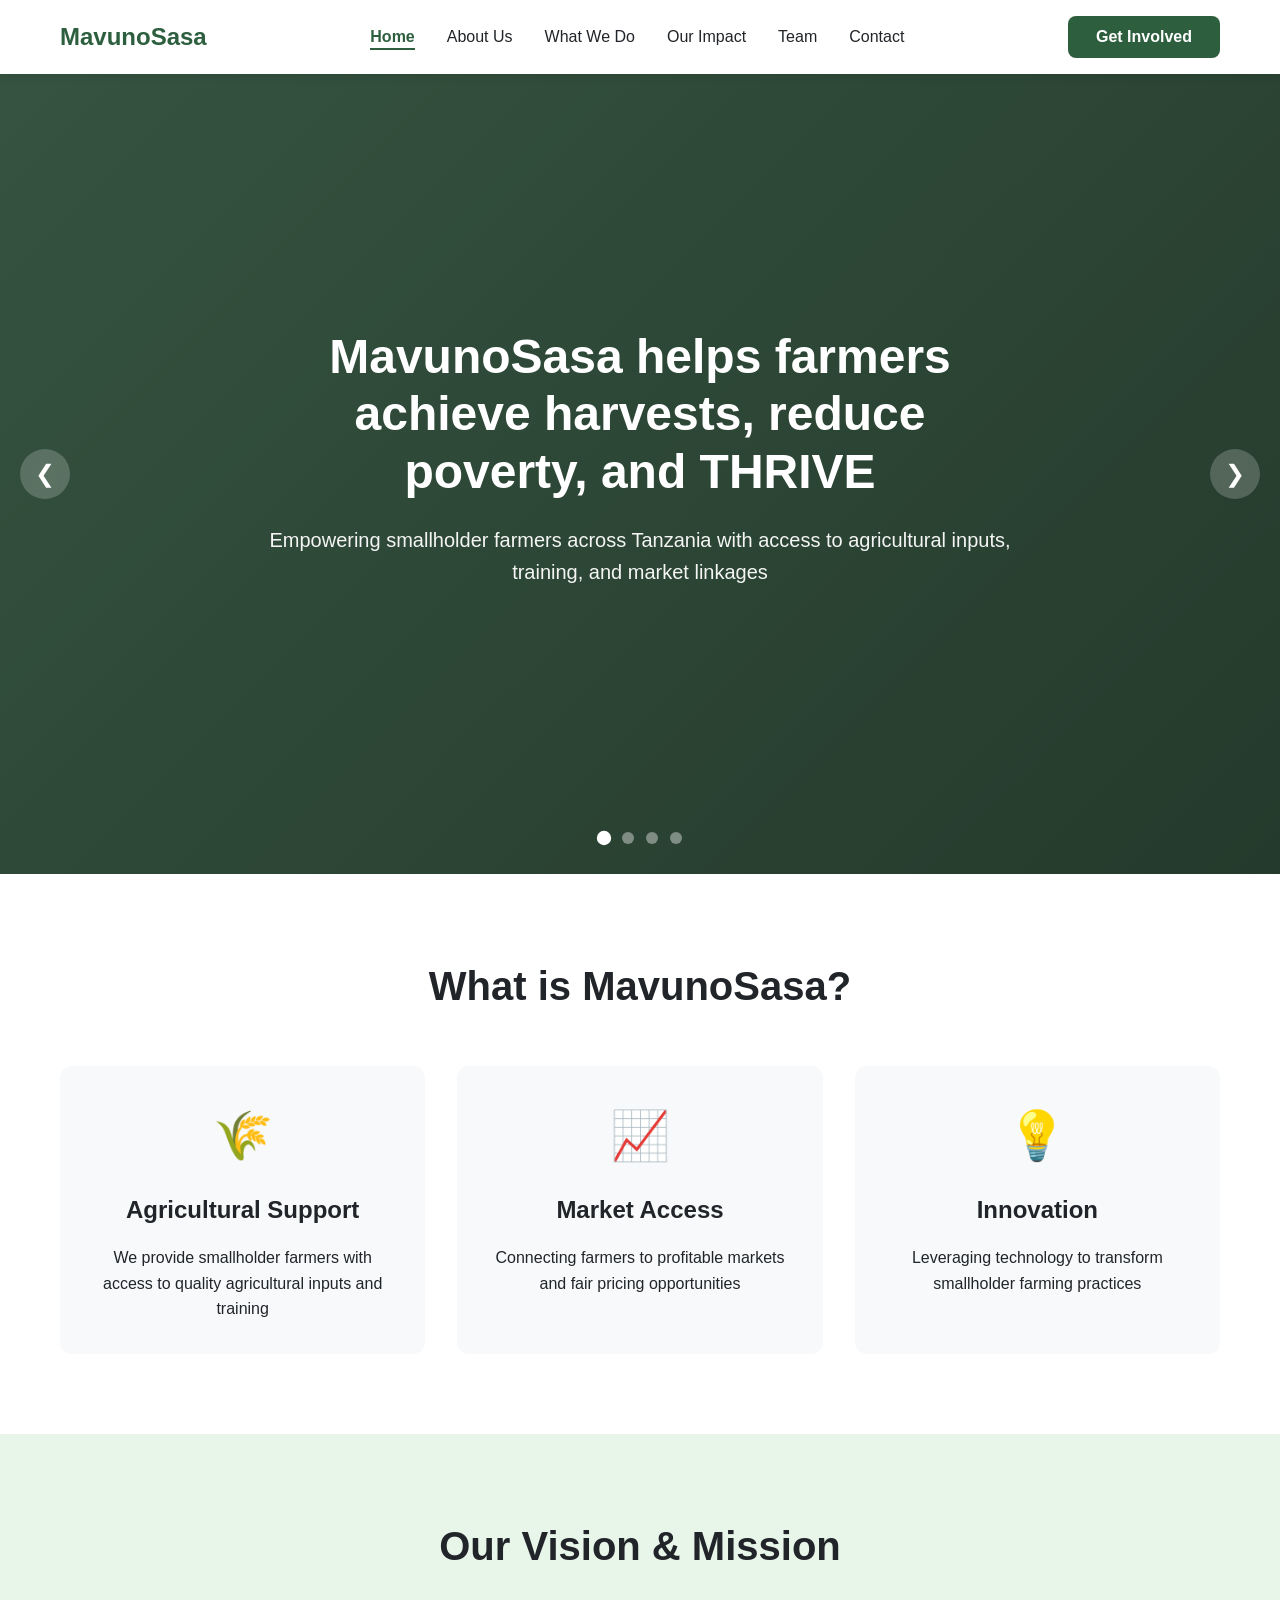
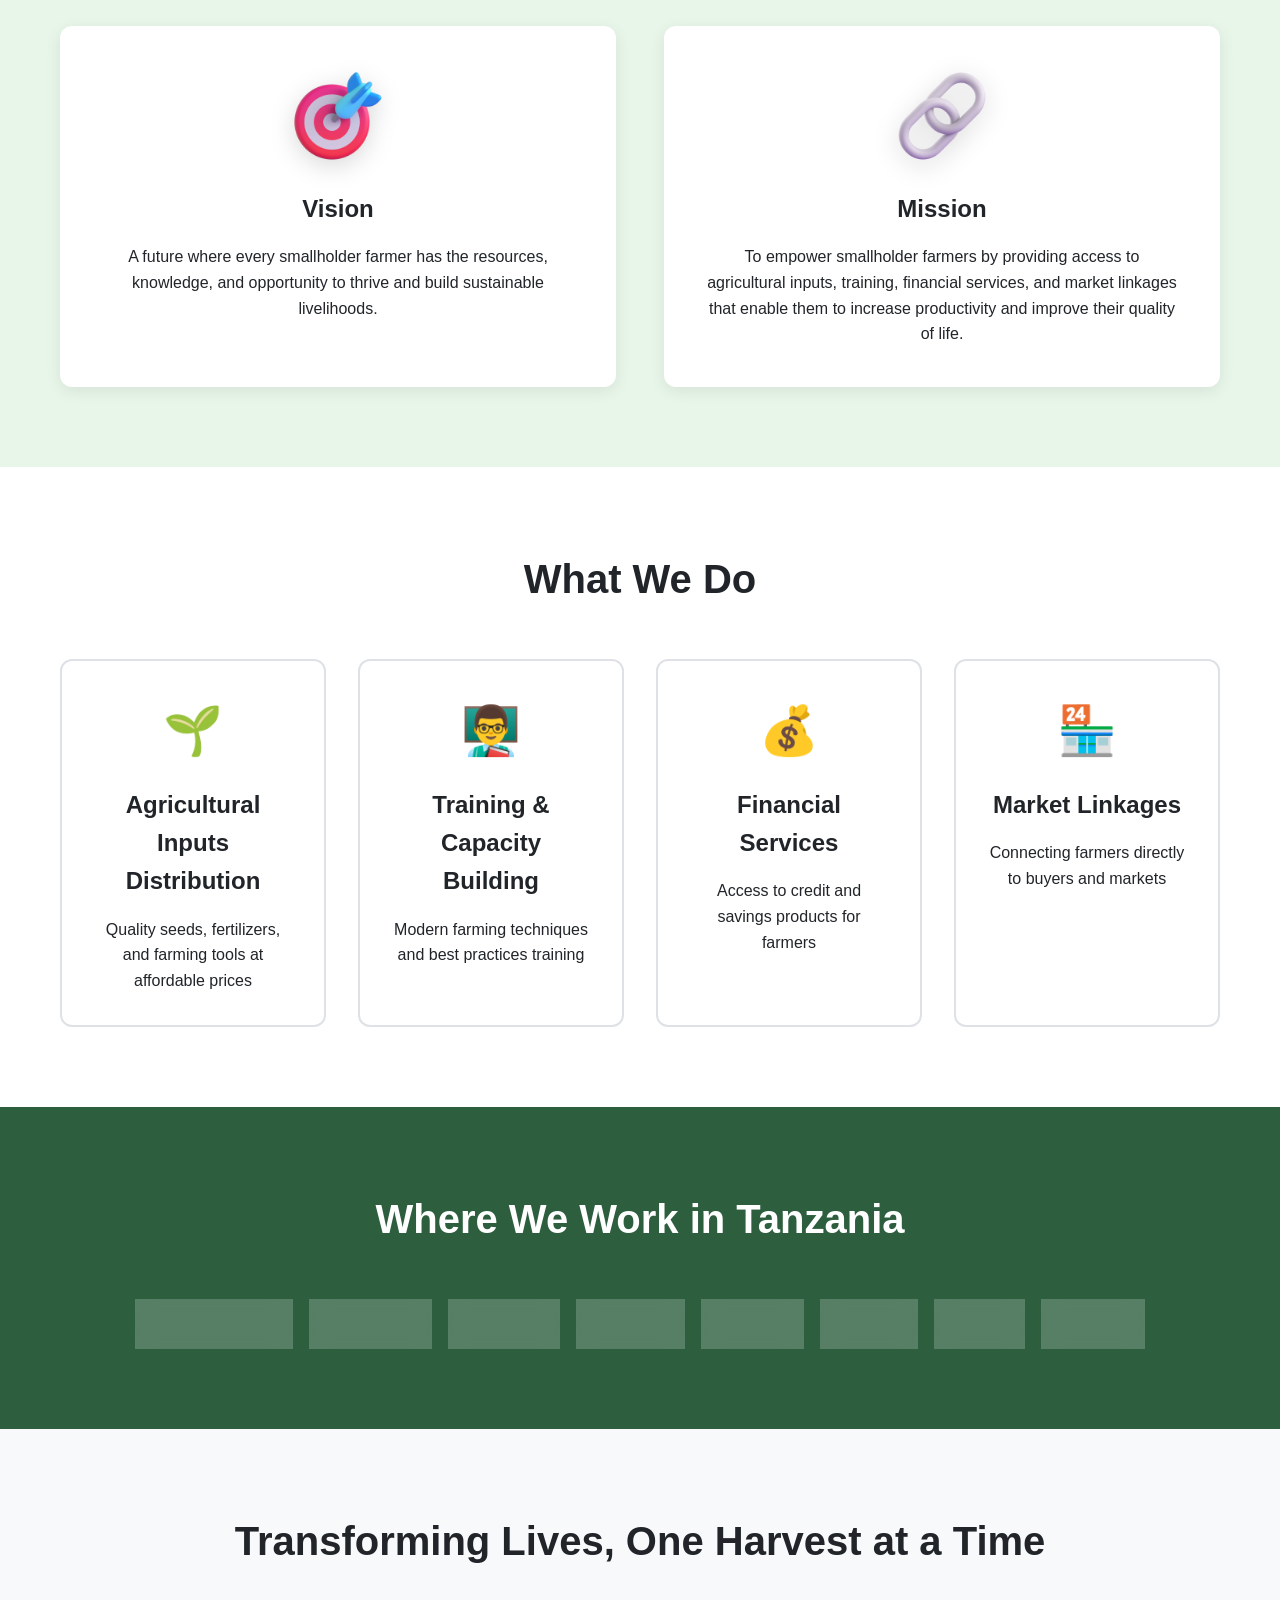
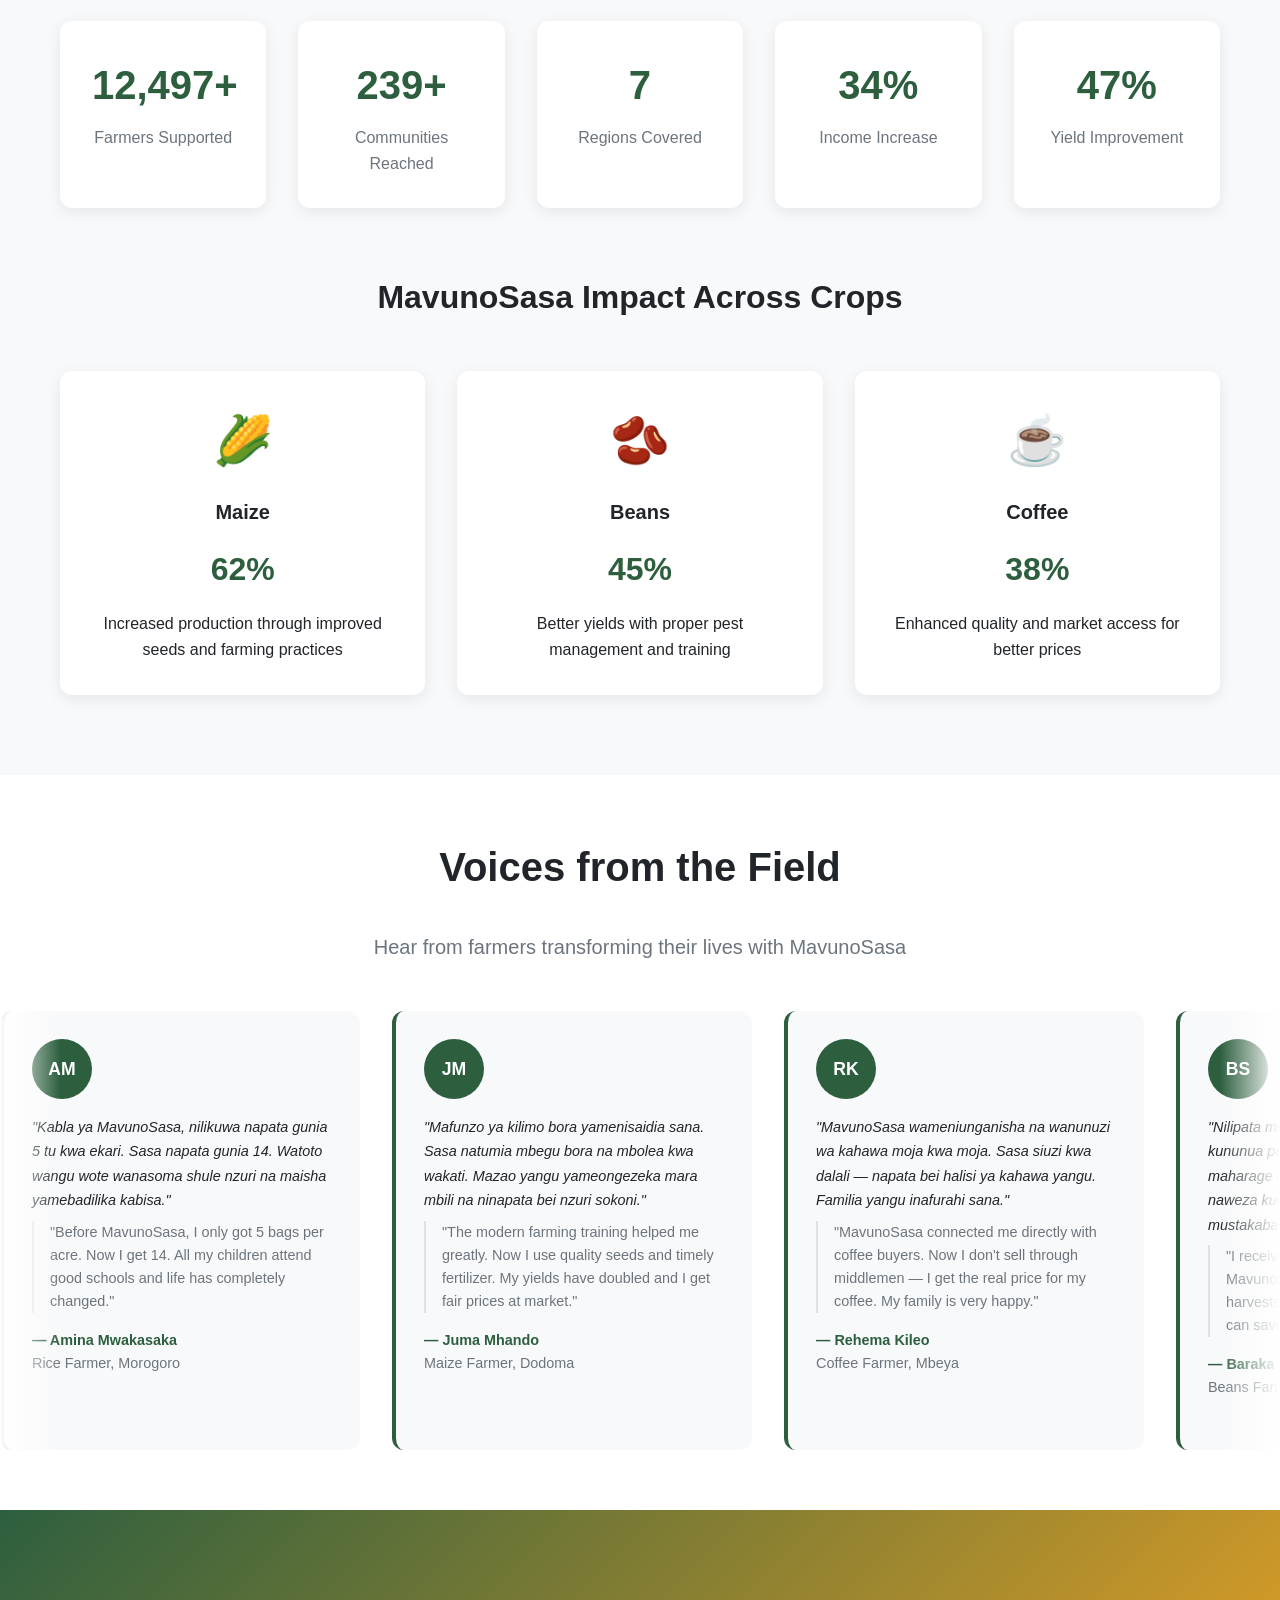
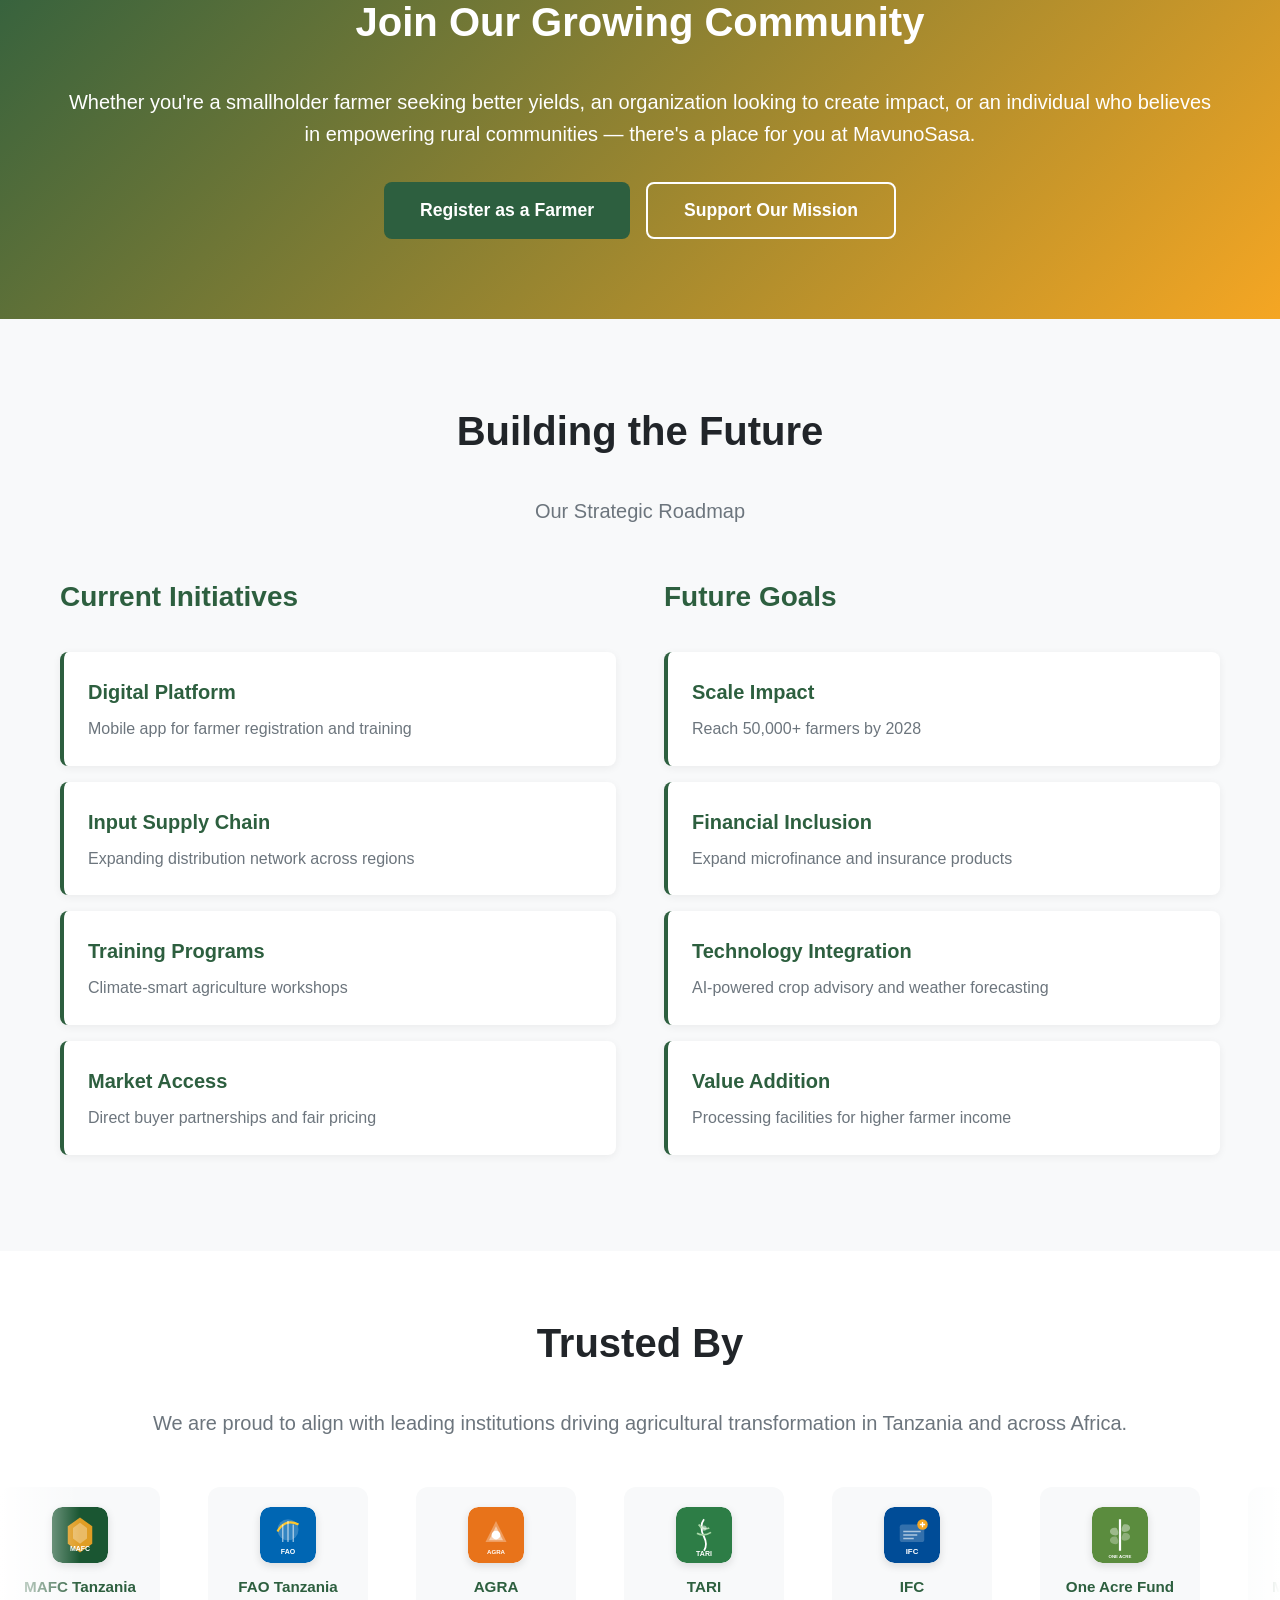
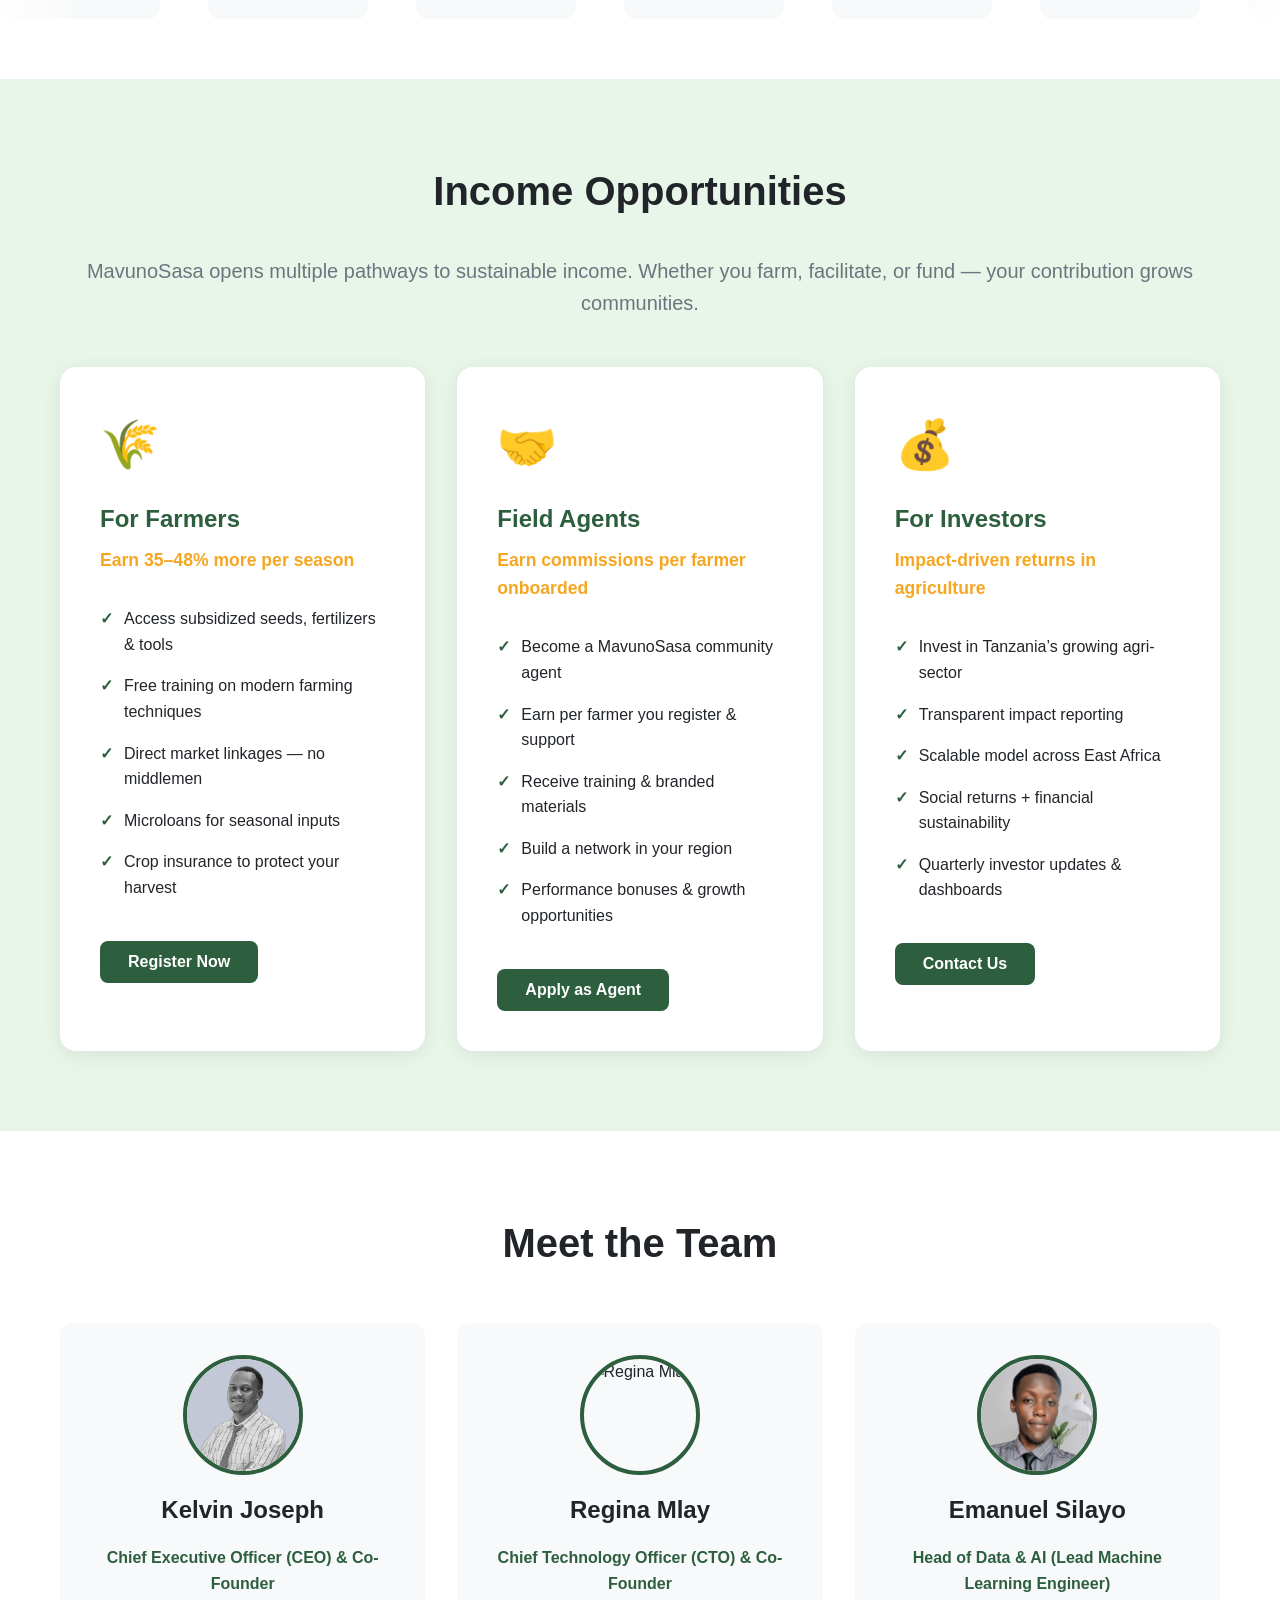
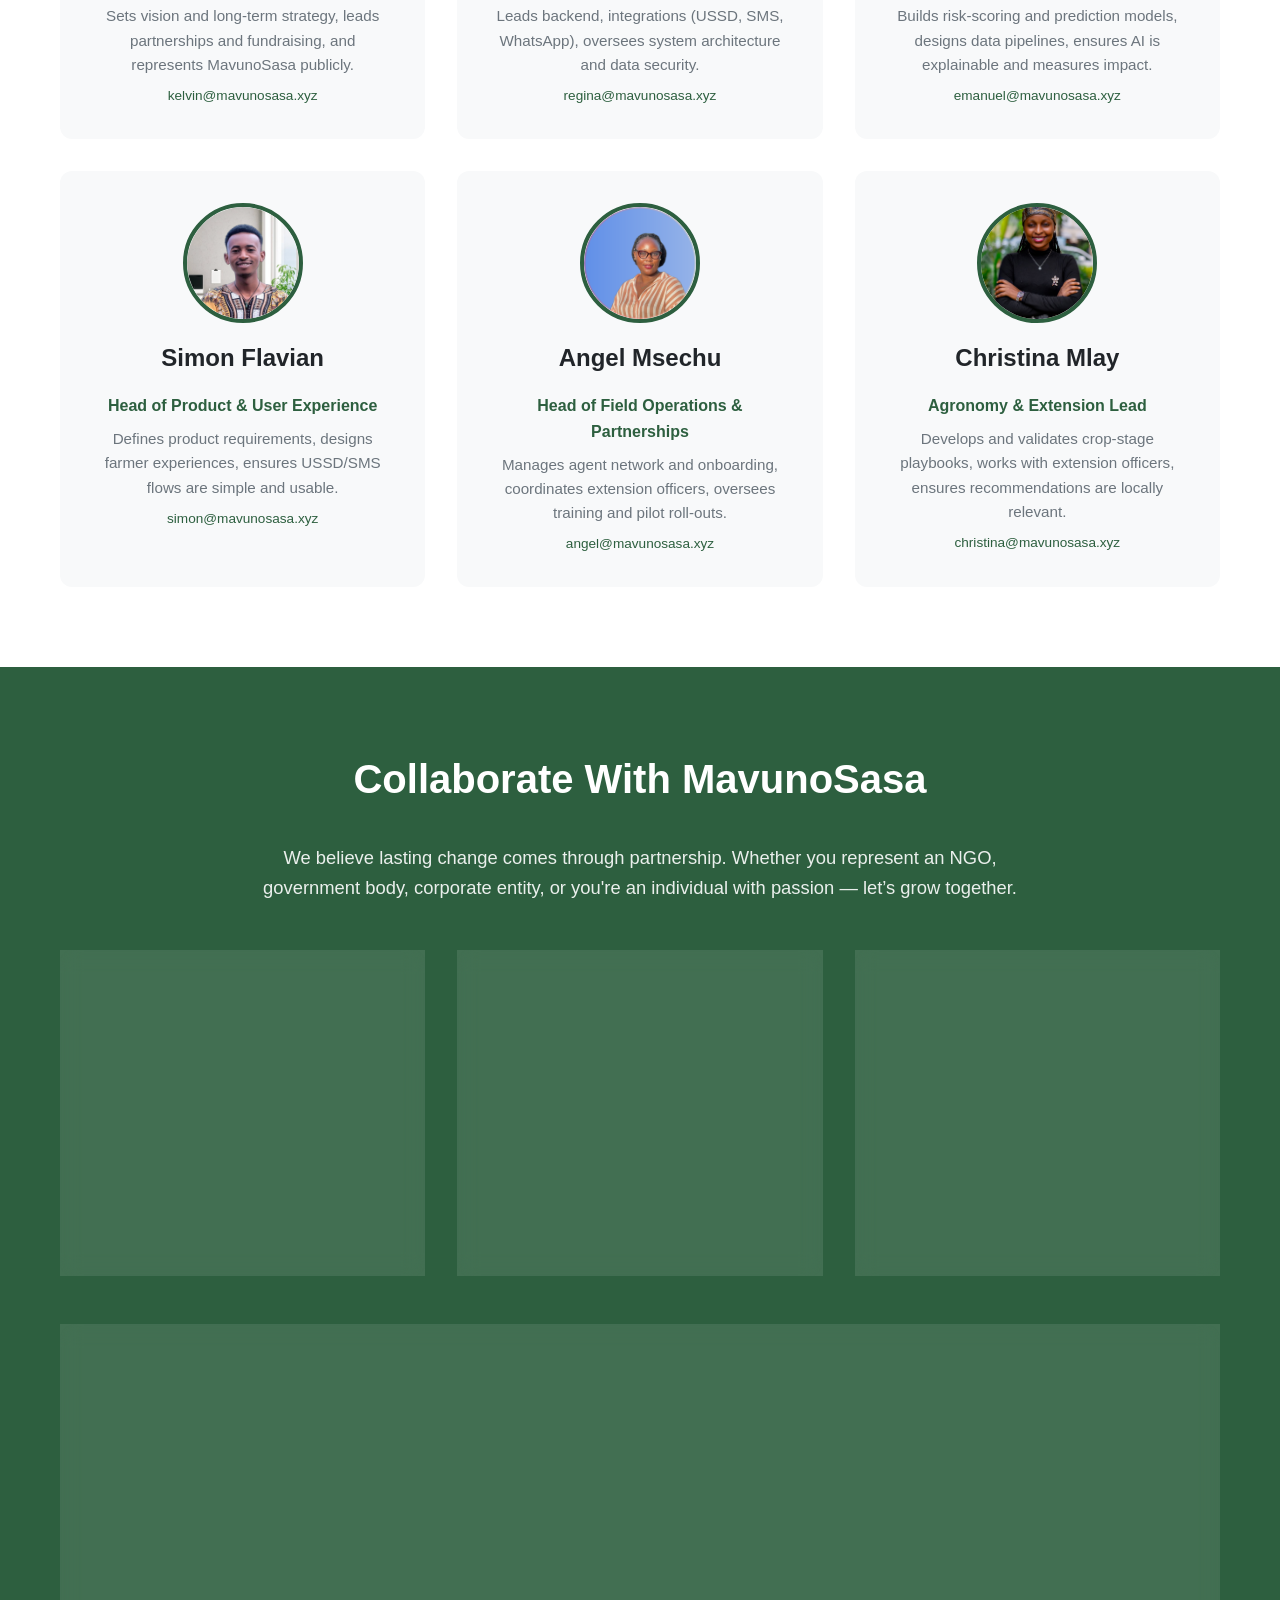
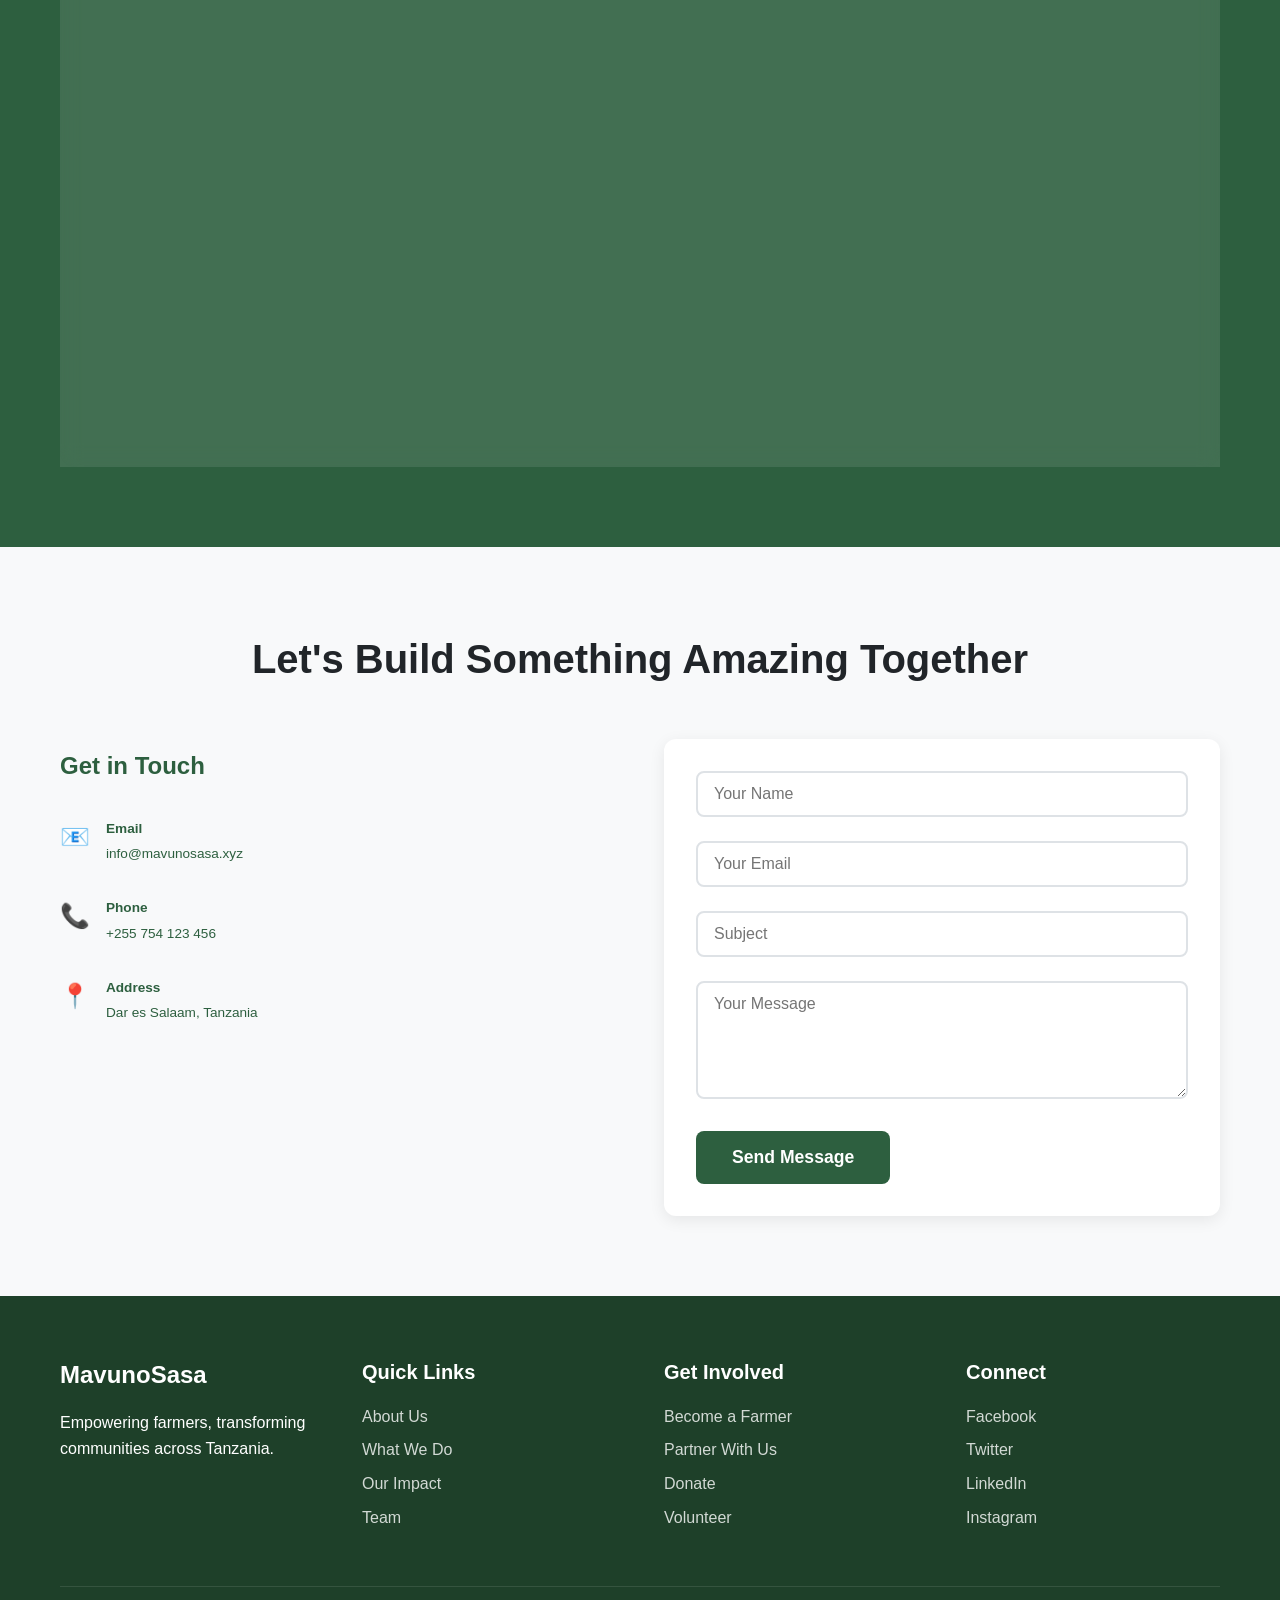
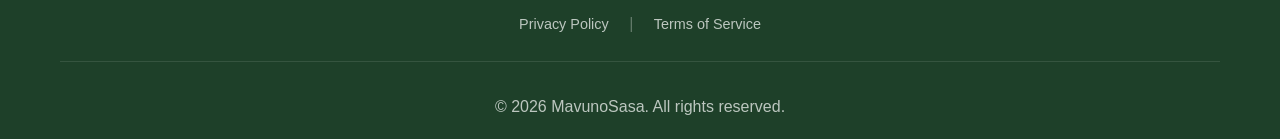
==== commit 34d11860: "Replace Support Our Mission modal with actual form - Removed non-functional support options that jus" ====
--- a/index.html
+++ b/index.html
@@ -1013,35 +1013,51 @@
             <button class="modal-close" data-close-modal>&times;</button>
             <div class="modal-header">
                 <h2>❤️ Support Our Mission</h2>
-                <p>Choose how you'd like to make a difference</p>
+                <p>Tell us how you'd like to make a difference</p>
             </div>
             <div class="modal-body">
-                <div class="support-options">
-                    <div class="support-option" onclick="window.location.href='#collaborate'">
-                        <div class="support-option-icon">💵</div>
-                        <h3>Donate</h3>
-                        <p>Your financial contribution directly supports seed distribution to smallholder farmers, funds training programs in climate-smart agriculture, and helps build market infrastructure. Even TSh 10,000 can provide a farmer with improved seeds for one season.</p>
-                        <span class="support-action">Partner with us →</span>
-                    </div>
-                    <div class="support-option" onclick="window.location.href='#collaborate'">
-                        <div class="support-option-icon">🙋</div>
-                        <h3>Volunteer</h3>
-                        <p>We need agronomists, data analysts, translators, trainers, and community organizers. Whether you’re in Tanzania or abroad, your skills can help build tools, train farmers, or improve our programs. Remote and field roles available.</p>
-                        <span class="support-action">Explore opportunities →</span>
-                    </div>
-                    <div class="support-option" onclick="window.location.href='#collaborate'">
-                        <div class="support-option-icon">🏢</div>
-                        <h3>Corporate Partnership</h3>
-                        <p>Align your organization with sustainable agricultural development in Tanzania. We offer co-branded programs, CSR partnerships, supply chain collaborations, and impact reporting. Let’s build something meaningful together.</p>
-                        <span class="support-action">Start a partnership →</span>
-                    </div>
-                    <div class="support-option" onclick="window.location.href='#collaborate'">
-                        <div class="support-option-icon">📢</div>
-                        <h3>Spread the Word</h3>
-                        <p>Share MavunoSasa’s mission with your network. Follow us on social media, tell a farmer about our programs, or introduce us to potential partners. Awareness creates opportunity.</p>
-                        <span class="support-action">Share our story →</span>
-                    </div>
-                </div>
+                <p class="modal-description">Whether you want to donate, volunteer your skills, partner as an organization, or help spread the word — fill out the form below and our team will follow up with next steps tailored to you.</p>
+                <form class="modal-form" id="supportForm" action="https://formsubmit.co/mentoratanzania@gmail.com" method="POST">
+                    <input type="hidden" name="_subject" value="Support Our Mission - MavunoSasa">
+                    <input type="hidden" name="_captcha" value="false">
+                    <input type="hidden" name="_template" value="table">
+                    <input type="hidden" name="_next" id="supportFormNextUrl">
+                    <div class="form-group">
+                        <label for="supportType">How would you like to support? *</label>
+                        <select name="support_type" id="supportType" required>
+                            <option value="" disabled selected>Select support type...</option>
+                            <option value="Donate">💵 Donate — Financial contribution to support farmers</option>
+                            <option value="Volunteer">🙋 Volunteer — Share your skills and time</option>
+                            <option value="Corporate Partnership">🏢 Corporate Partnership — CSR or organizational collaboration</option>
+                            <option value="Spread the Word">📢 Spread the Word — Help us reach more people</option>
+                        </select>
+                    </div>
+                    <div class="form-row">
+                        <div class="form-group">
+                            <label for="supportName">Full Name *</label>
+                            <input type="text" name="name" id="supportName" placeholder="e.g. Maria Tarimo" required>
+                        </div>
+                        <div class="form-group">
+                            <label for="supportEmail">Email *</label>
+                            <input type="email" name="email" id="supportEmail" placeholder="you@example.com" required>
+                        </div>
+                    </div>
+                    <div class="form-row">
+                        <div class="form-group">
+                            <label for="supportPhone">Phone</label>
+                            <input type="tel" name="phone" id="supportPhone" placeholder="+255 7XX XXX XXX">
+                        </div>
+                        <div class="form-group">
+                            <label for="supportOrg">Organization (if applicable)</label>
+                            <input type="text" name="organization" id="supportOrg" placeholder="e.g. Company or NGO name">
+                        </div>
+                    </div>
+                    <div class="form-group">
+                        <label for="supportMessage">Tell us more about how you'd like to help *</label>
+                        <textarea name="message" id="supportMessage" placeholder="E.g. I'd like to donate towards seed distribution, or I have skills in data analysis and can volunteer remotely..." rows="4" required></textarea>
+                    </div>
+                    <button type="submit" class="btn btn-primary btn-large btn-full">Submit</button>
+                </form>
             </div>
         </div>
     </div>
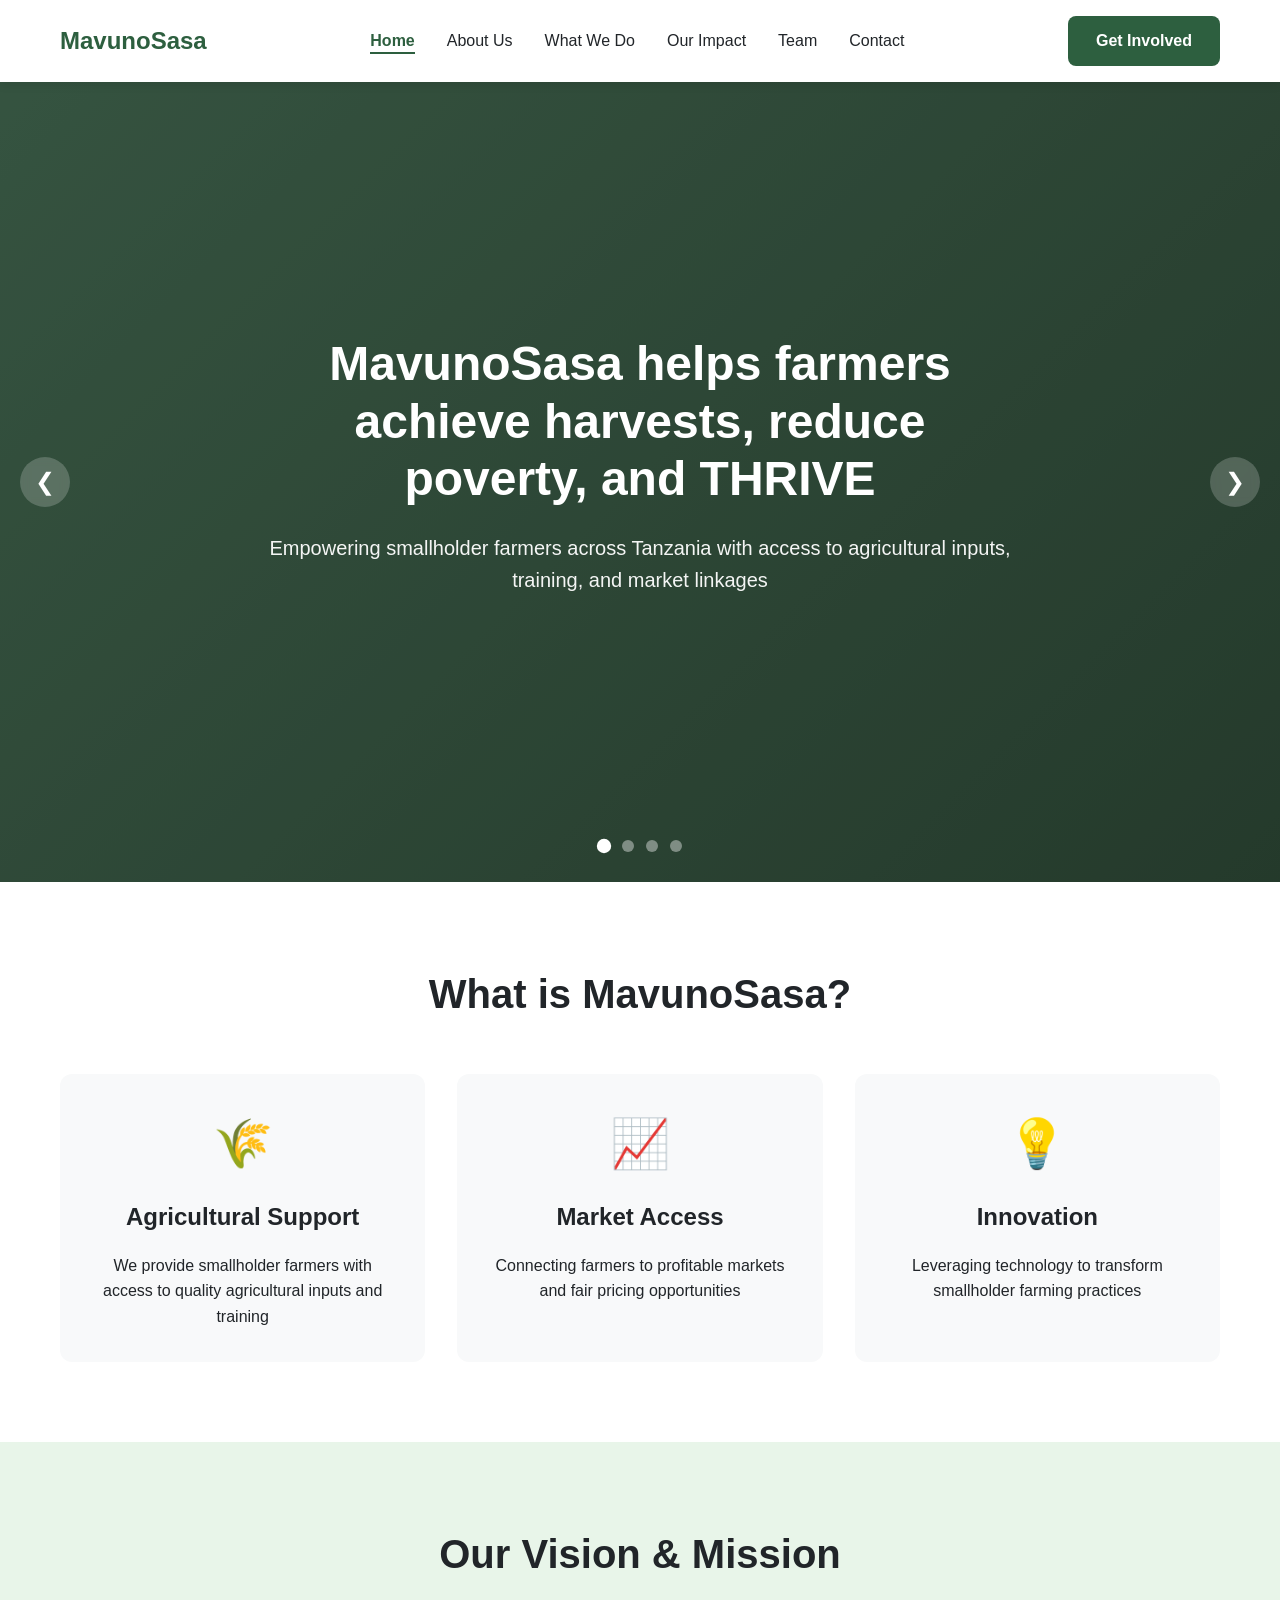
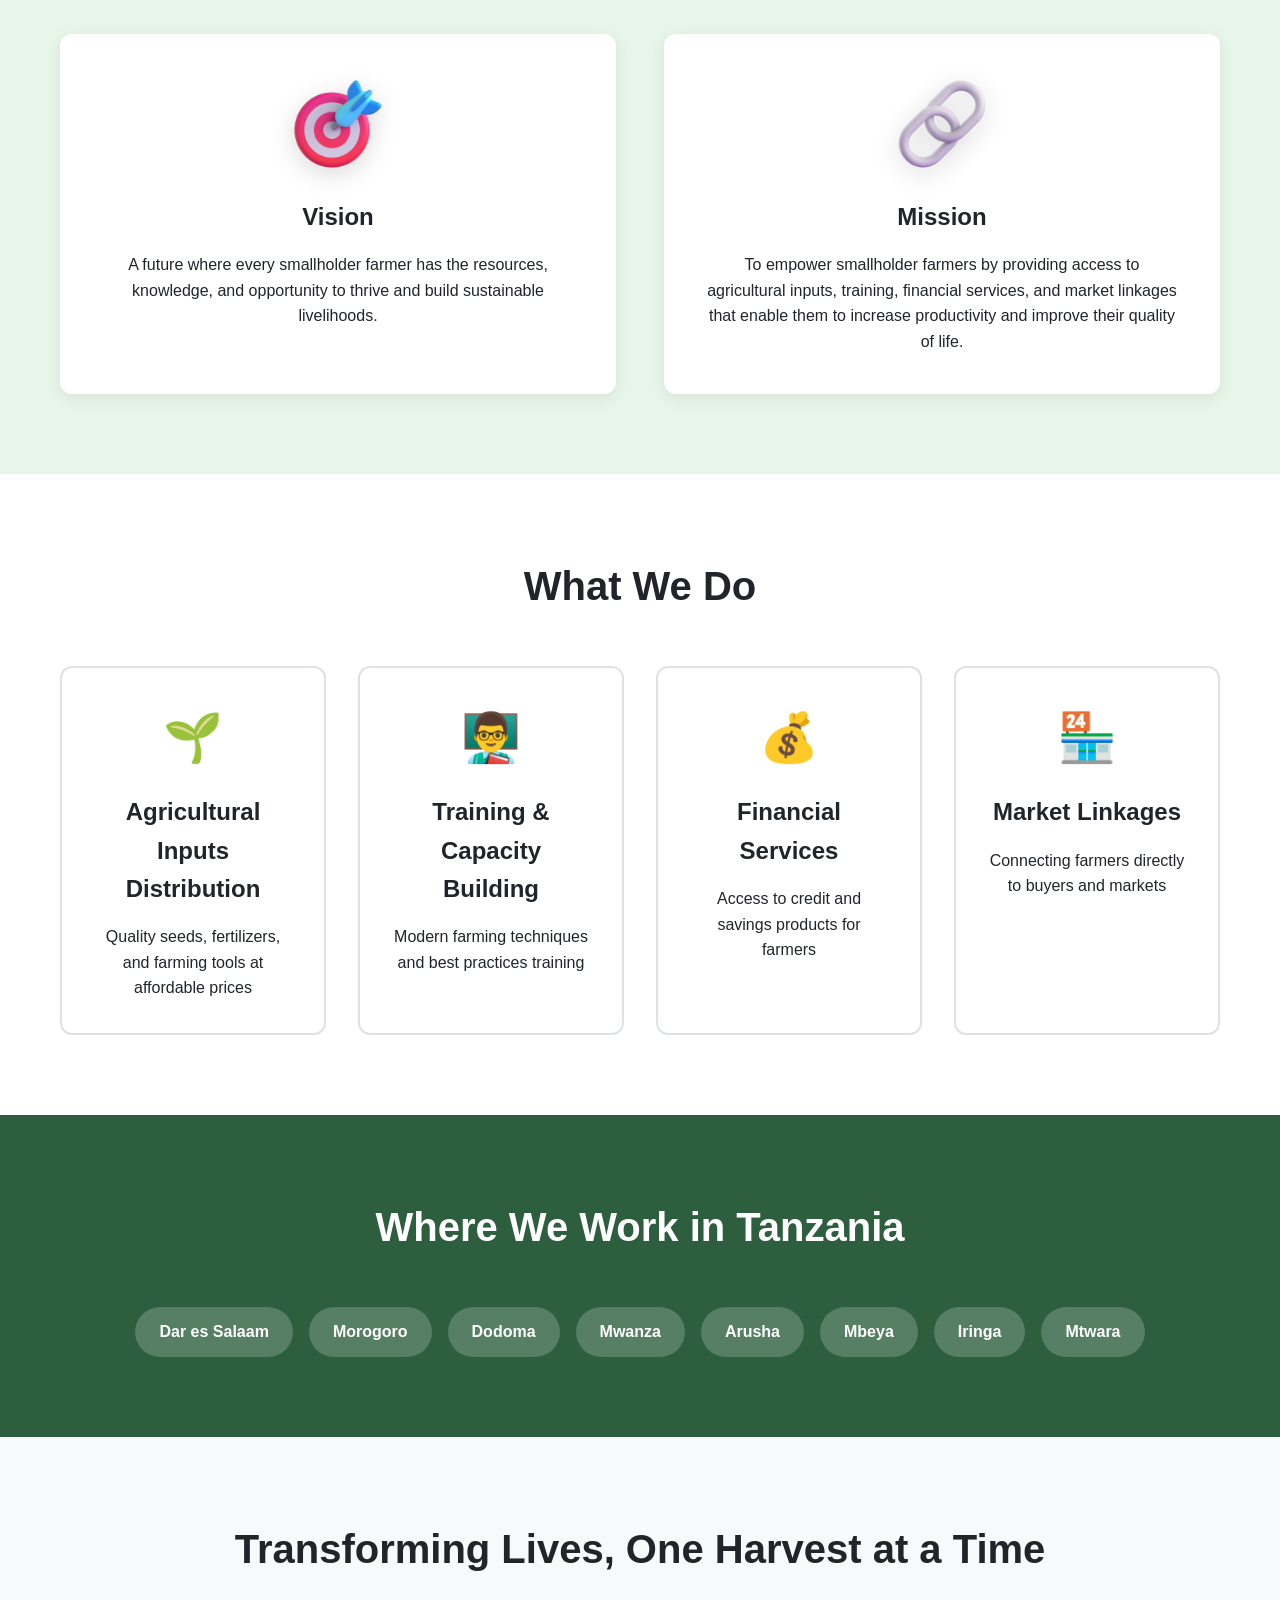
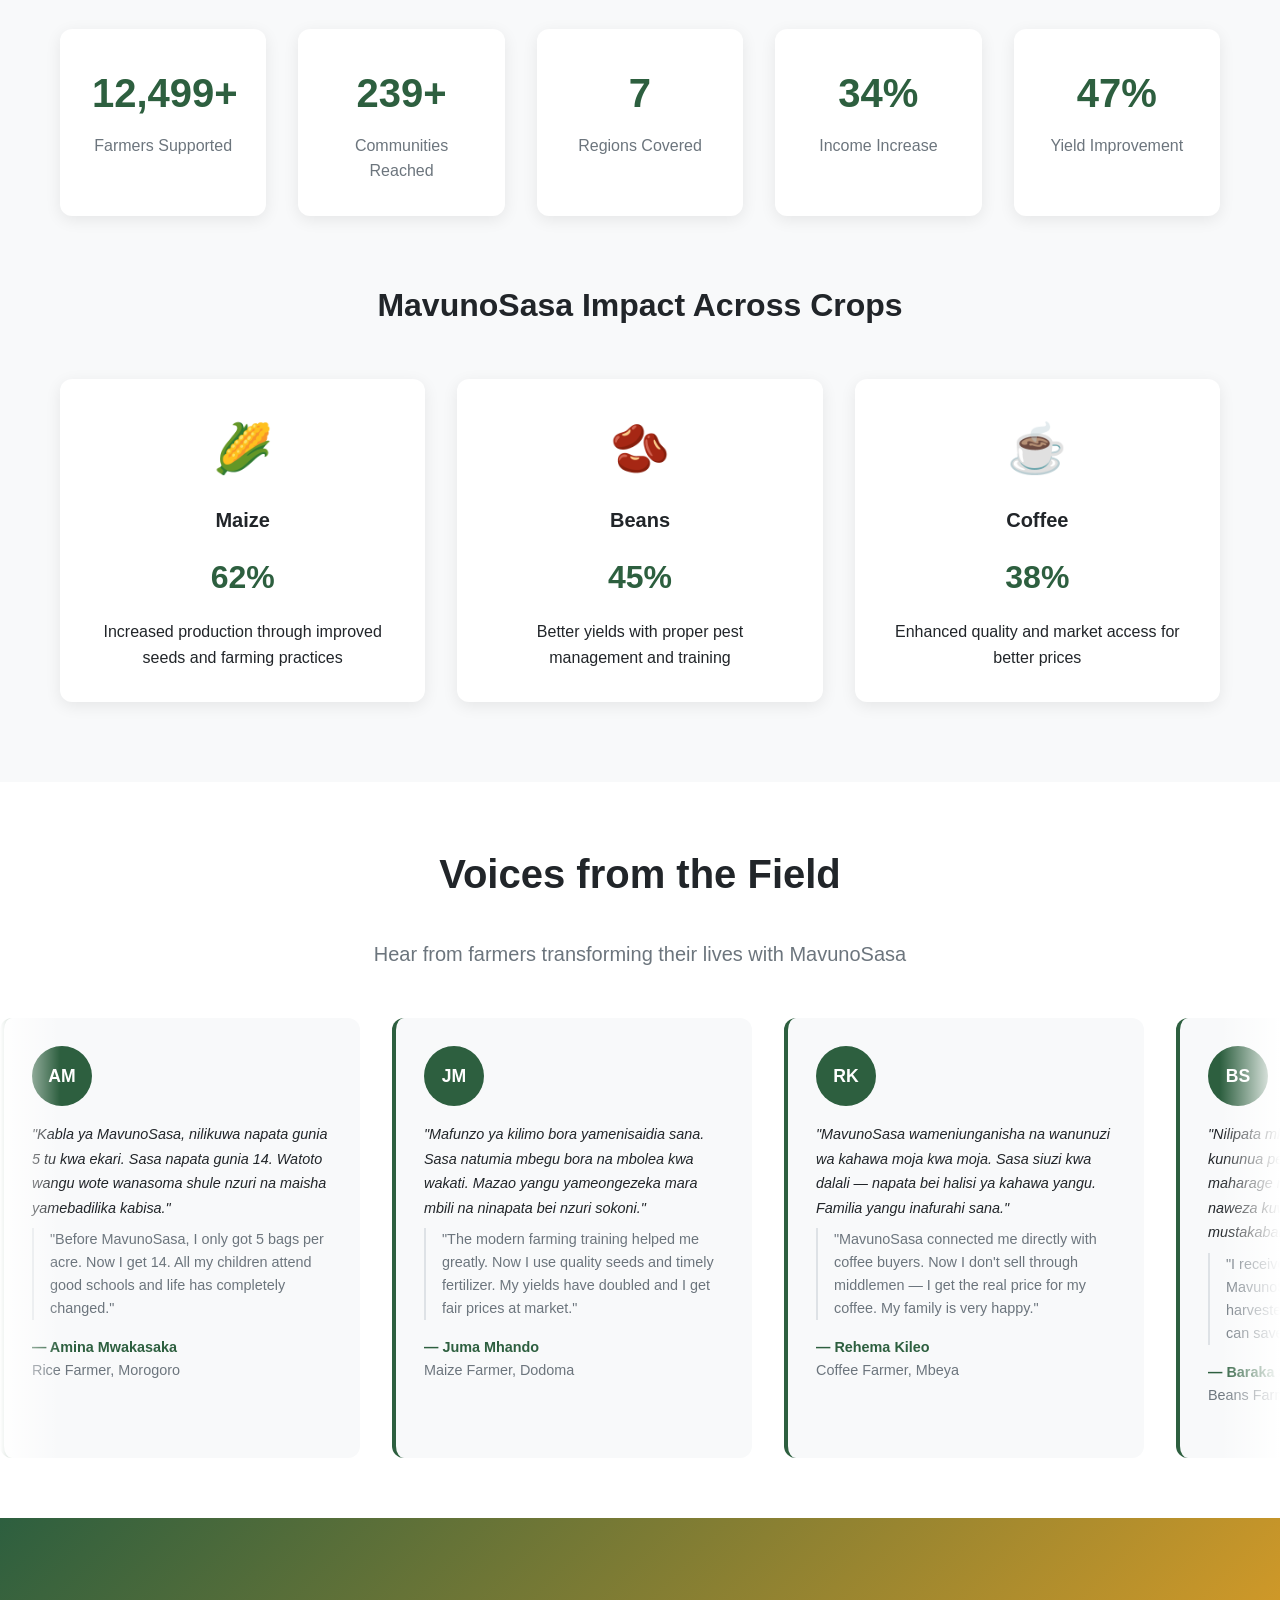
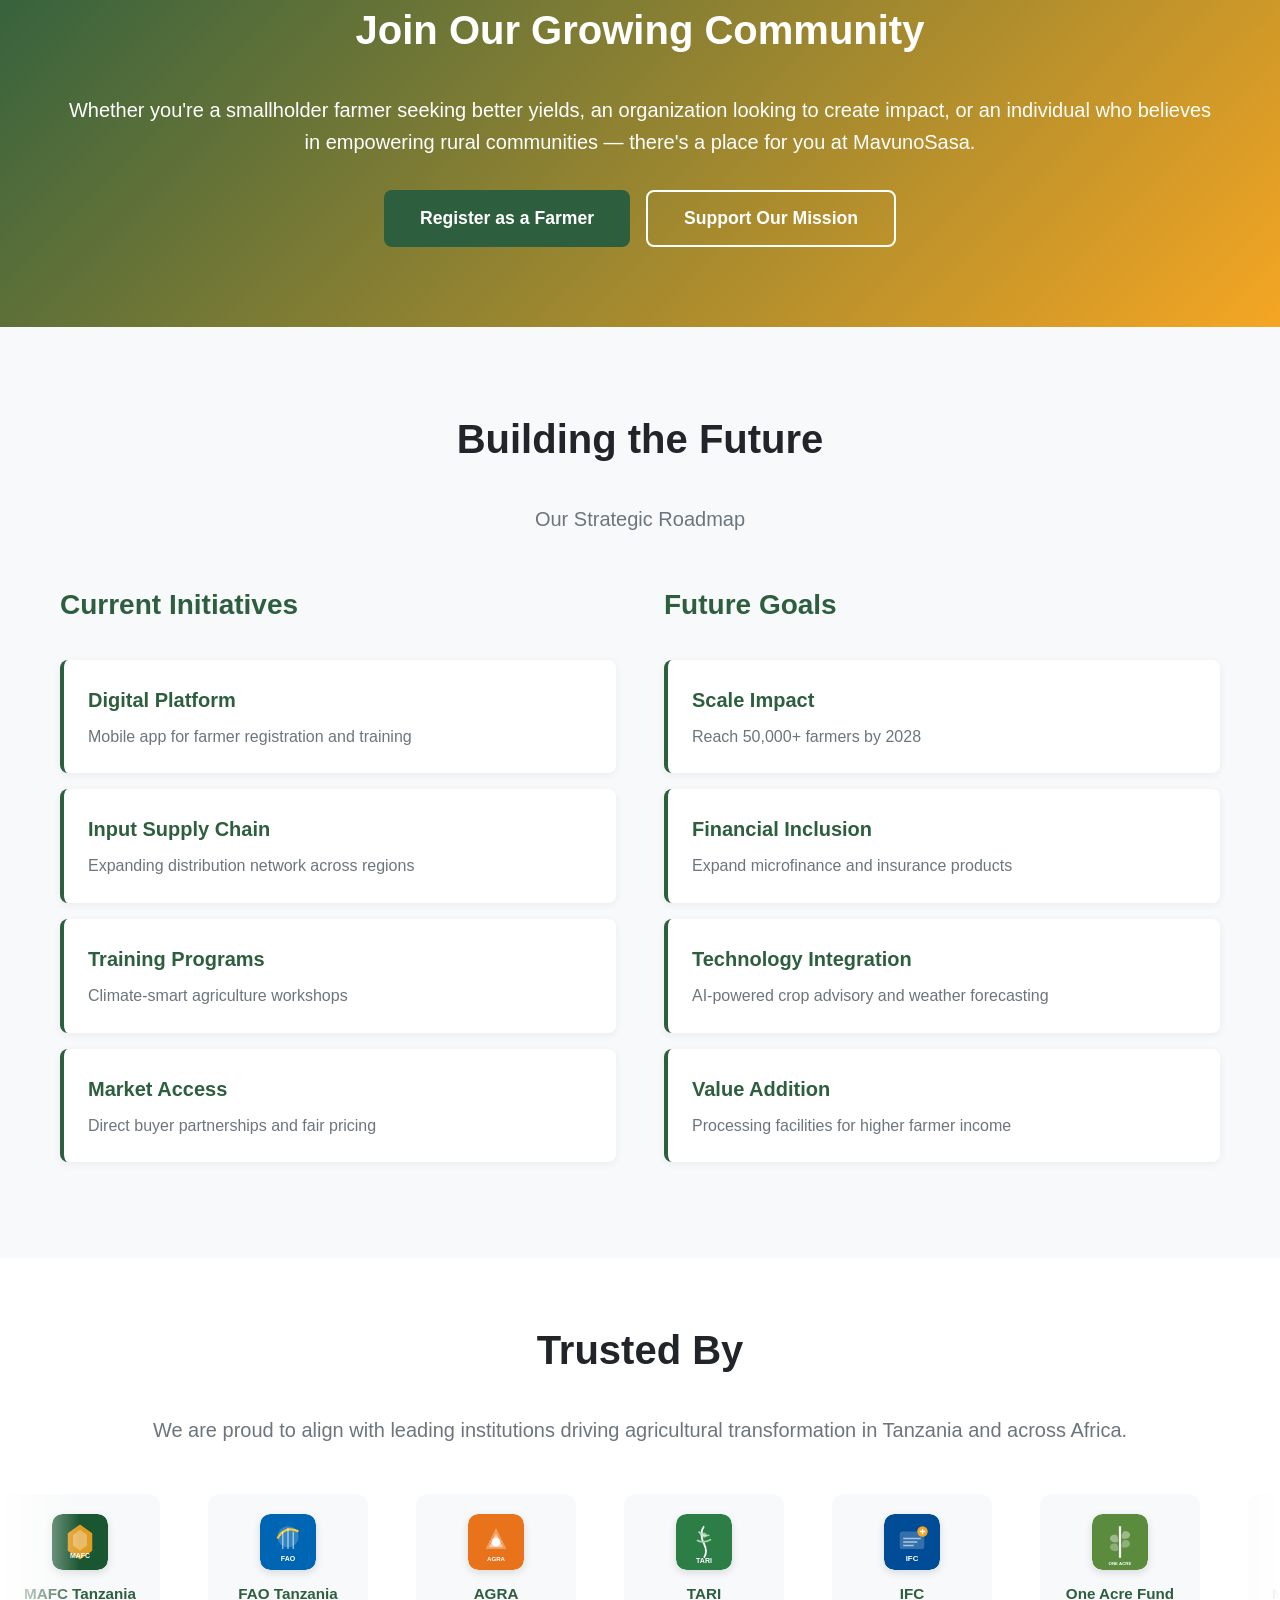
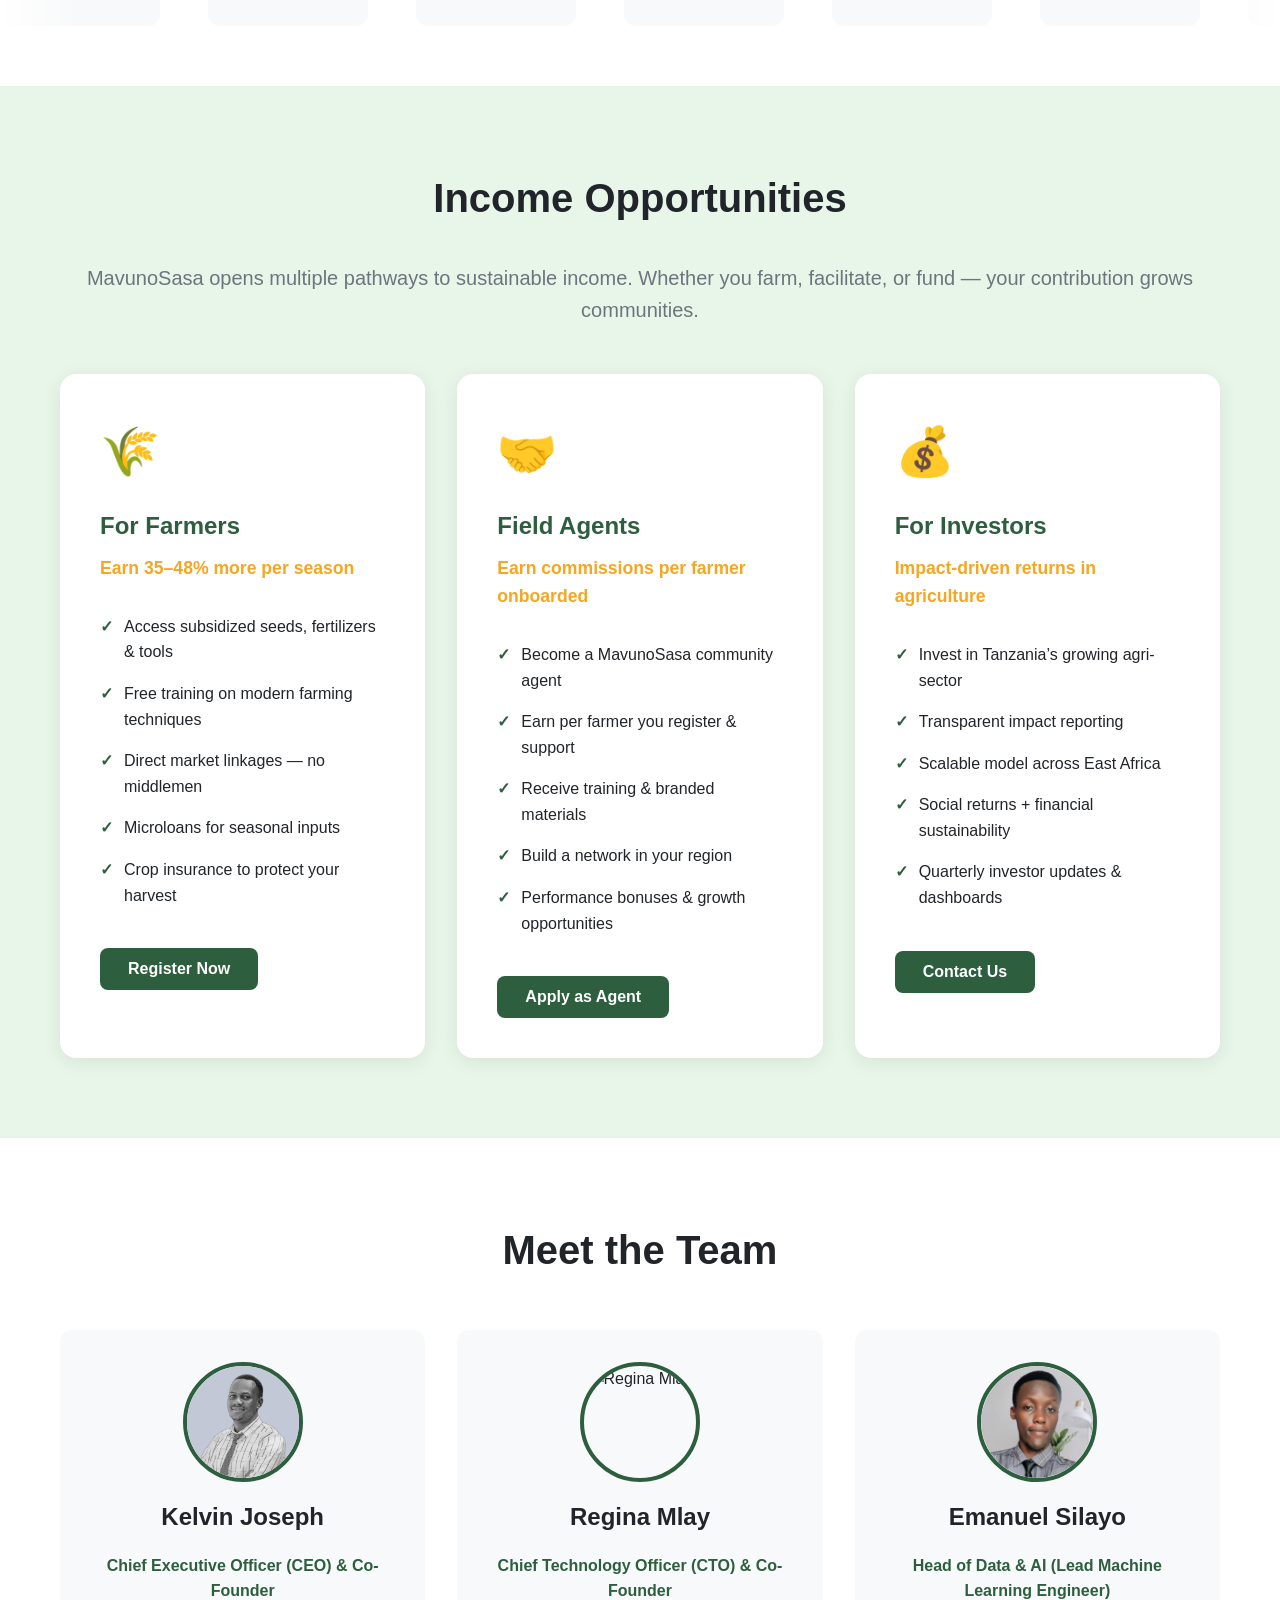
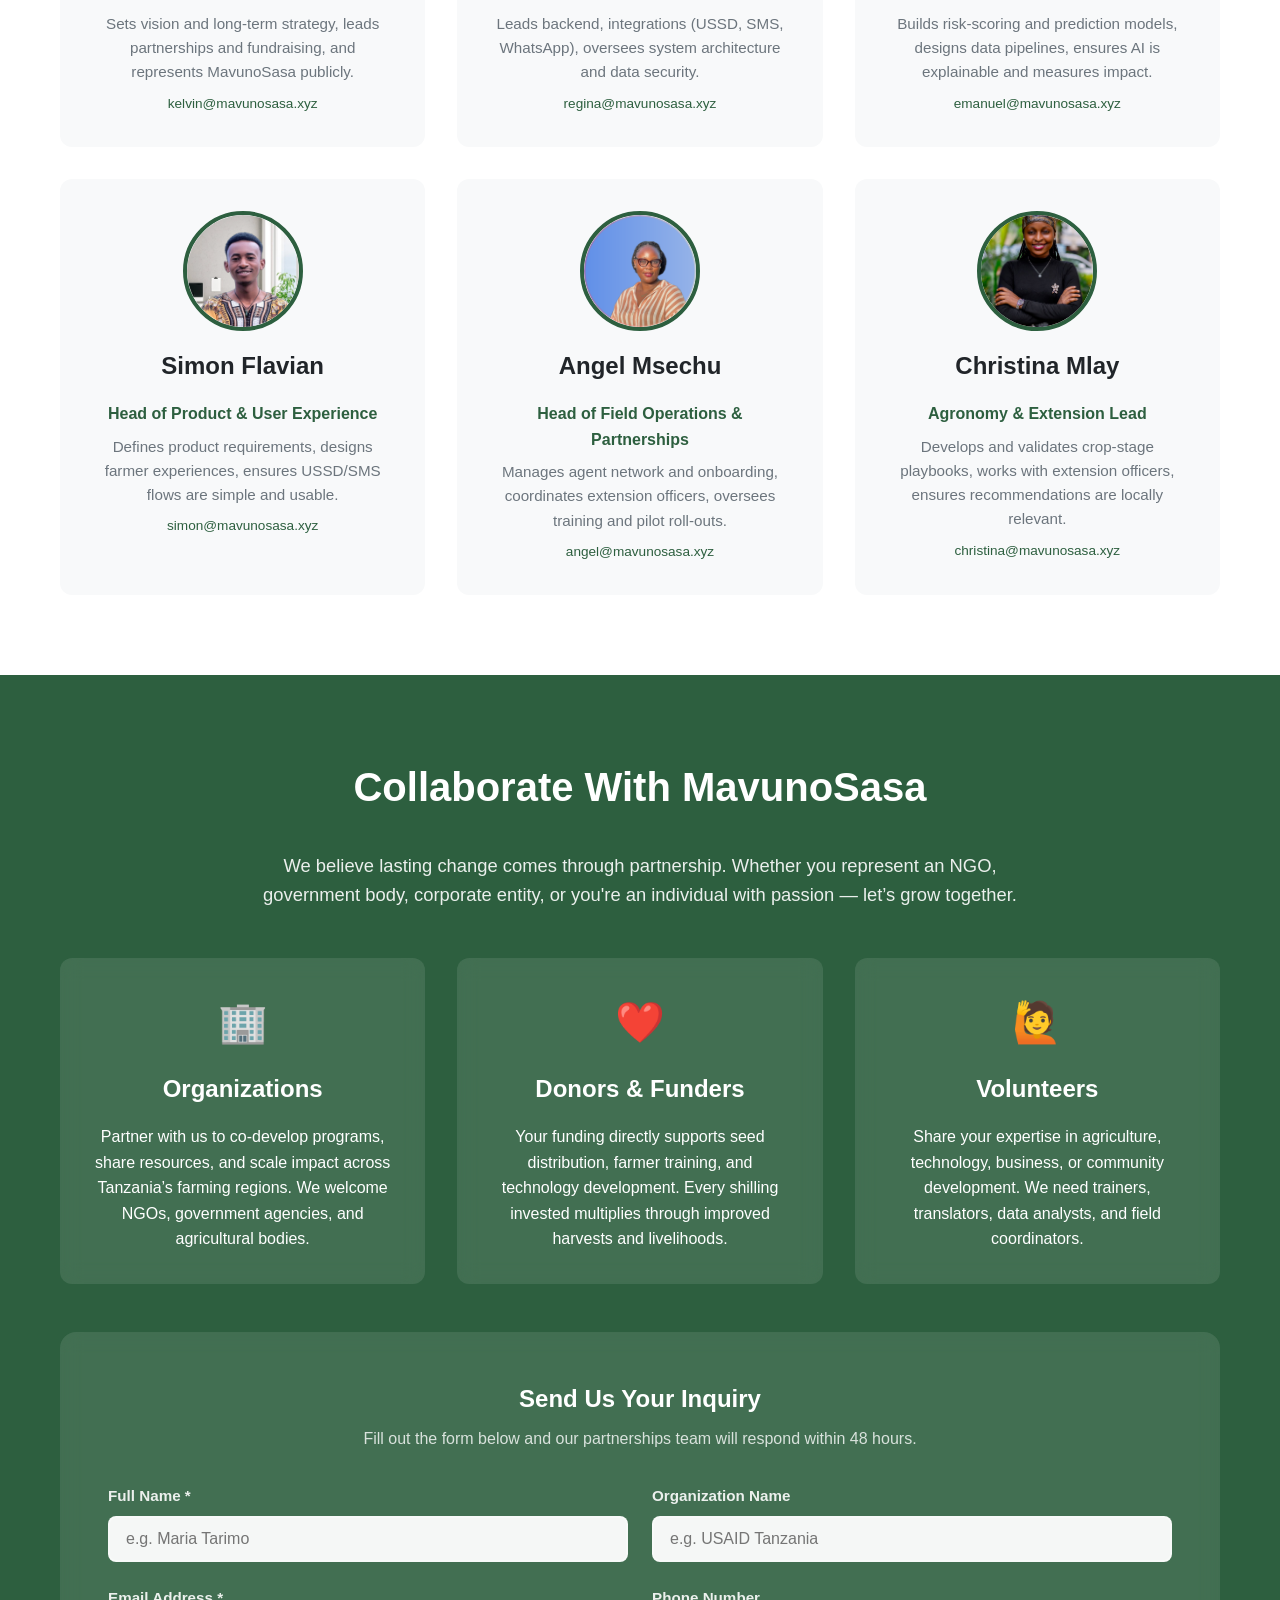
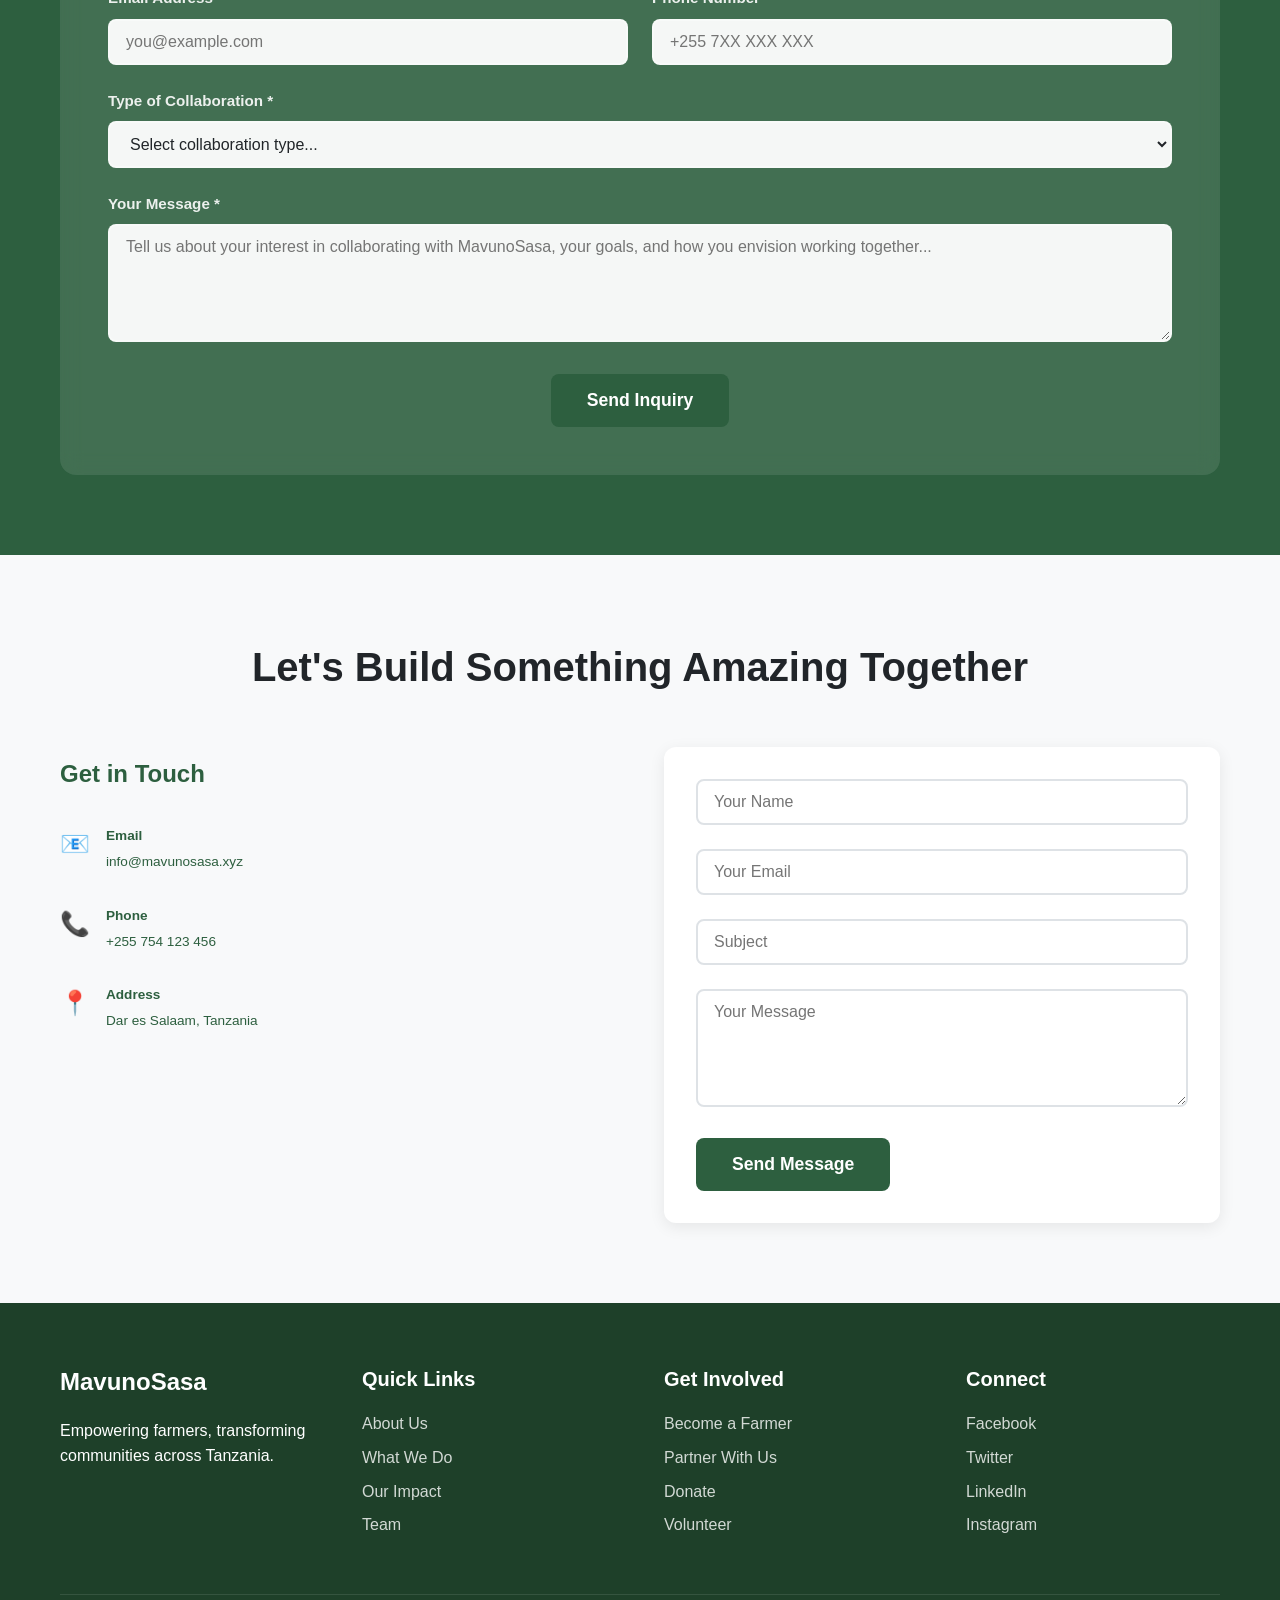
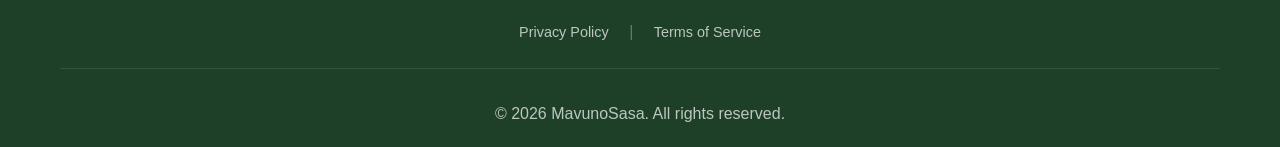
==== commit 606f0a35: "Make Get Involved button scroll to collaborate section Co-Authored-By: Oz <oz-agent@warp.dev>" ====
--- a/index.html
+++ b/index.html
@@ -25,7 +25,7 @@
                     <li><a href="#team">Team</a></li>
                     <li><a href="#contact">Contact</a></li>
                 </ul>
-                <button class="btn btn-primary">Get Involved</button>
+                <a href="#collaborate" class="btn btn-primary">Get Involved</a>
             </div>
         </div>
     </nav>
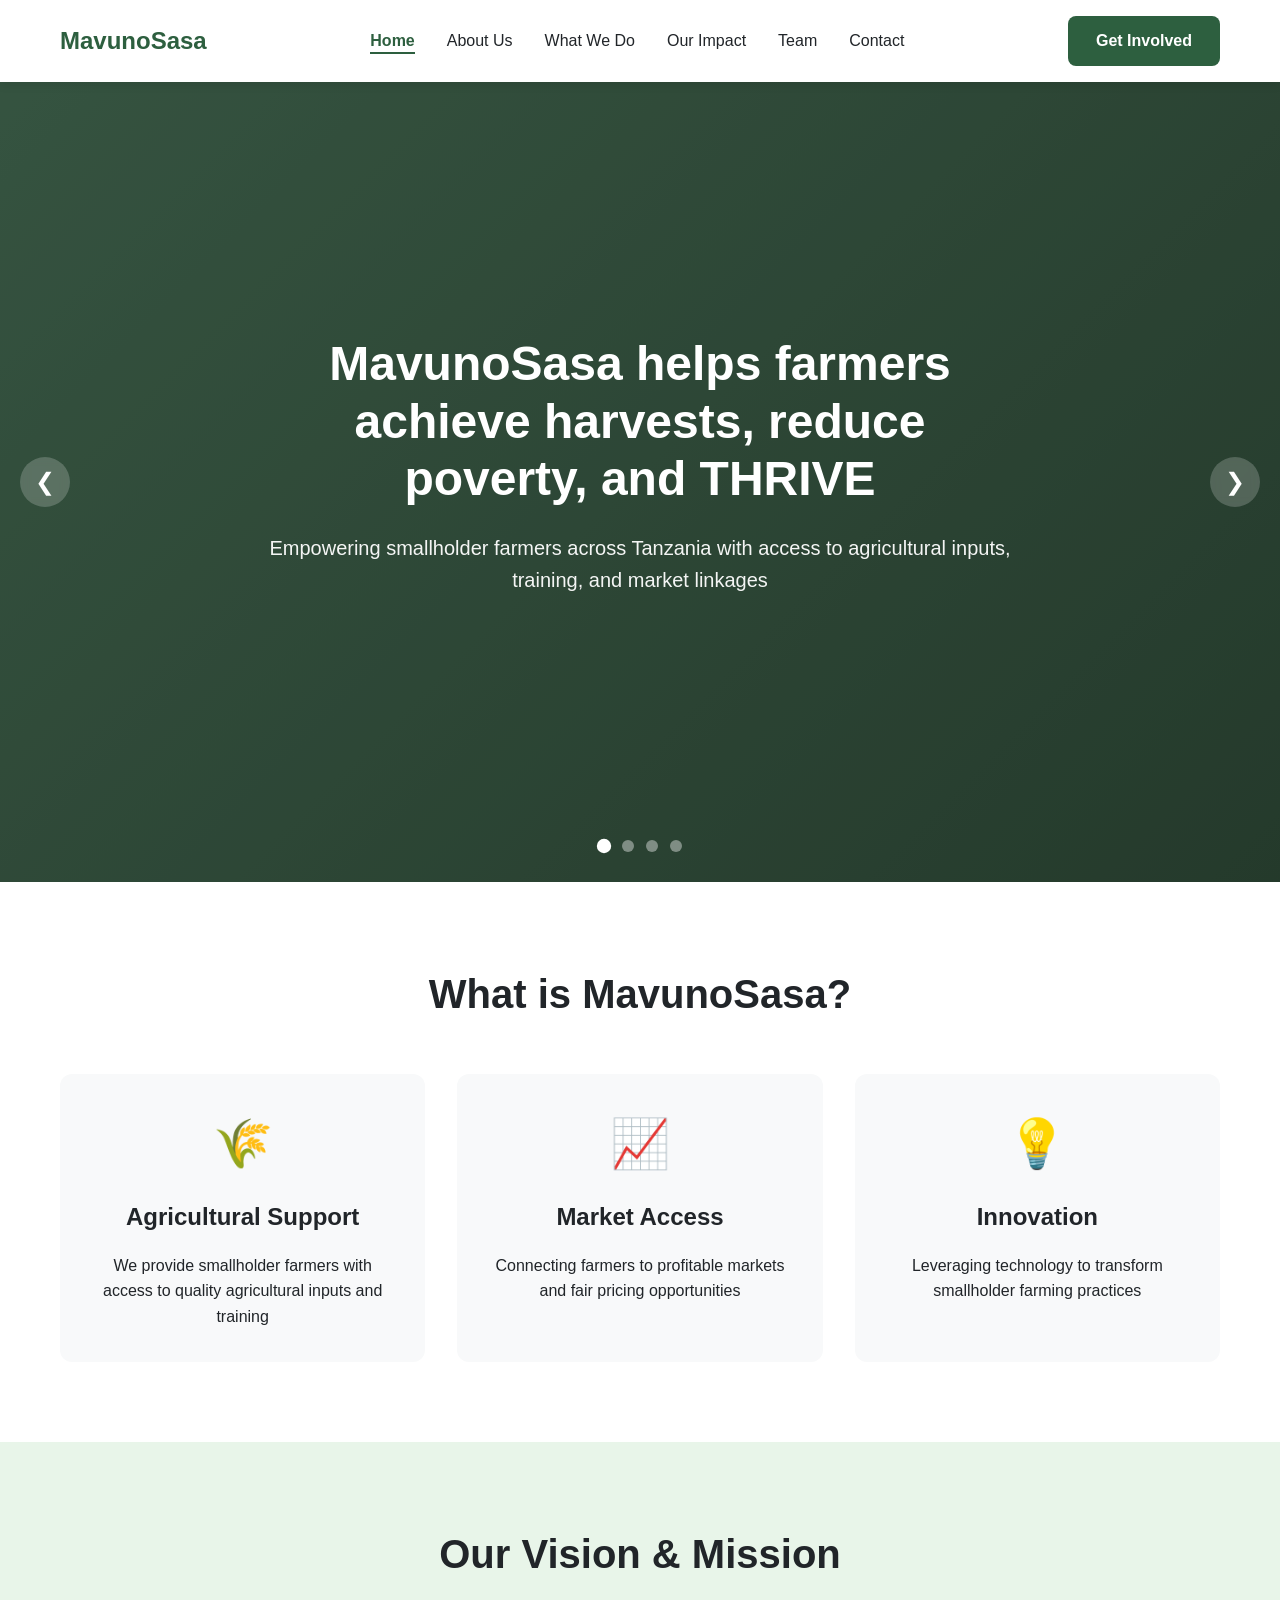
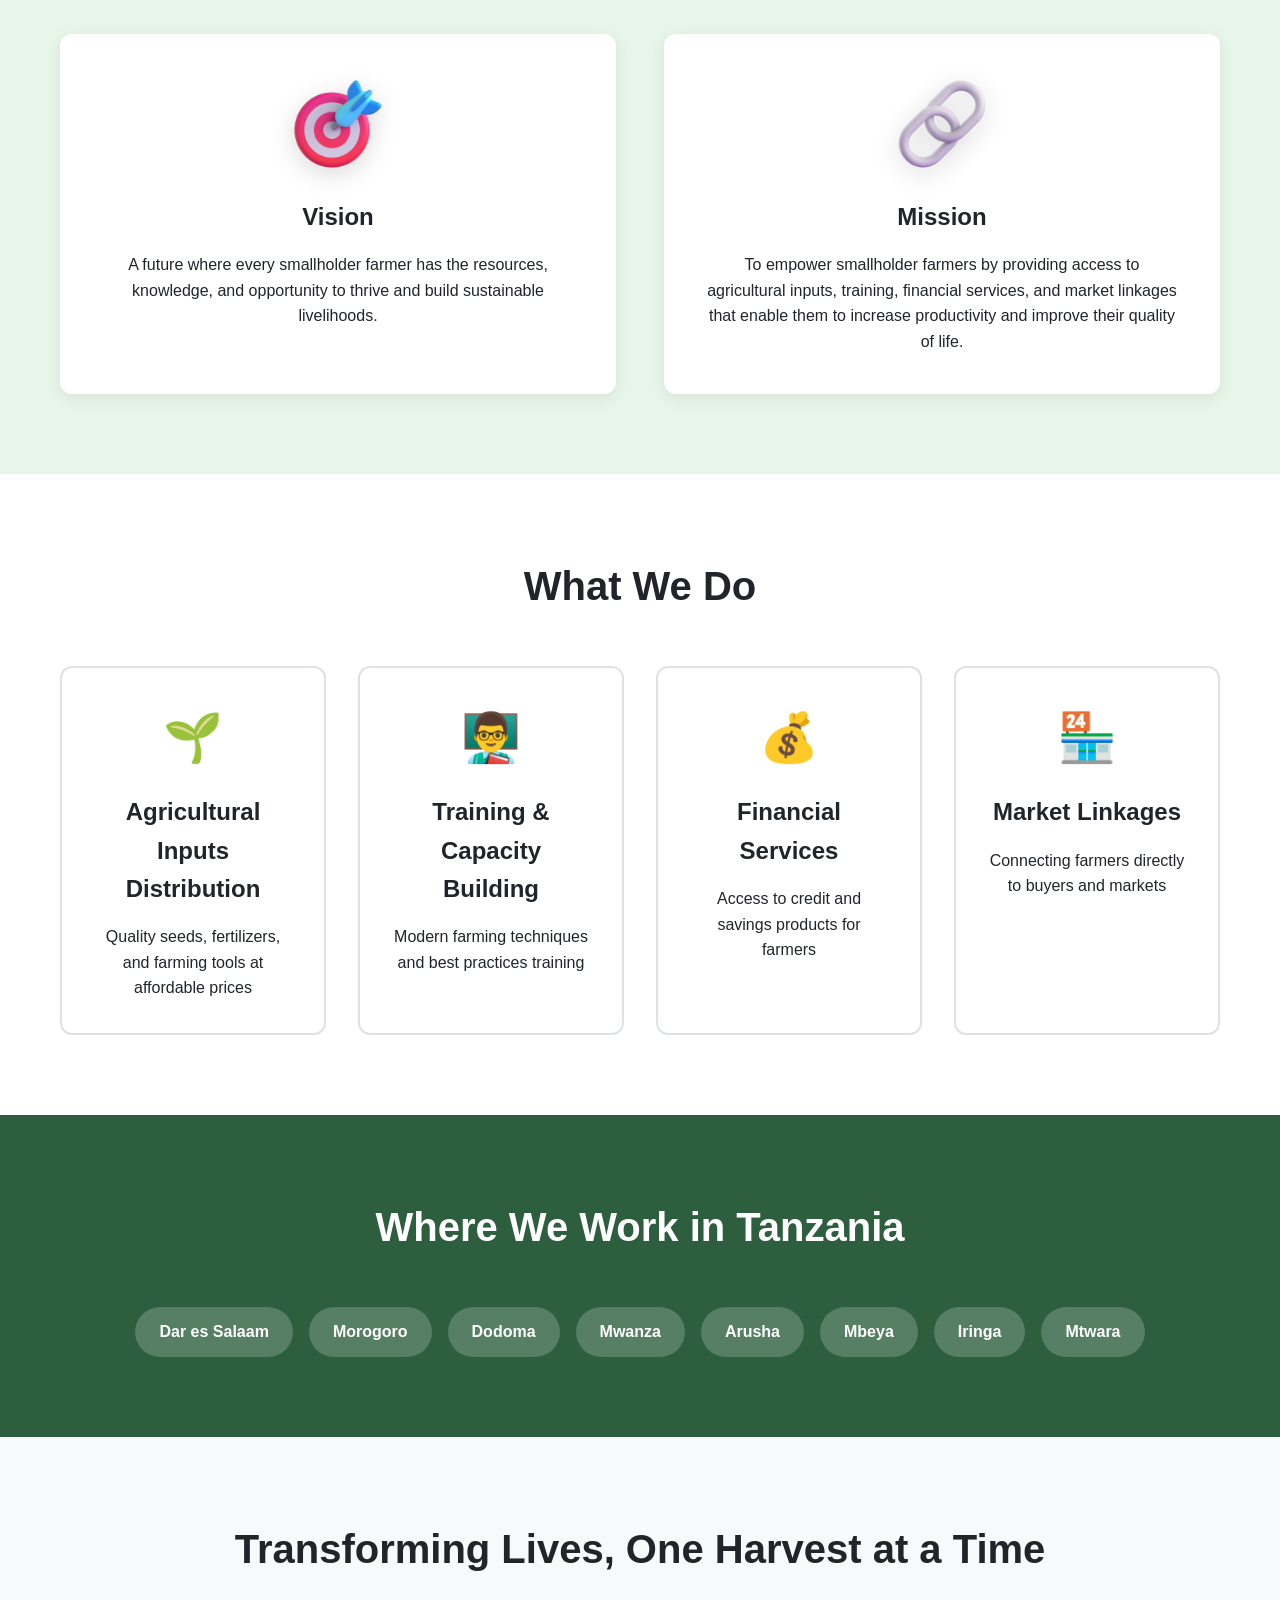
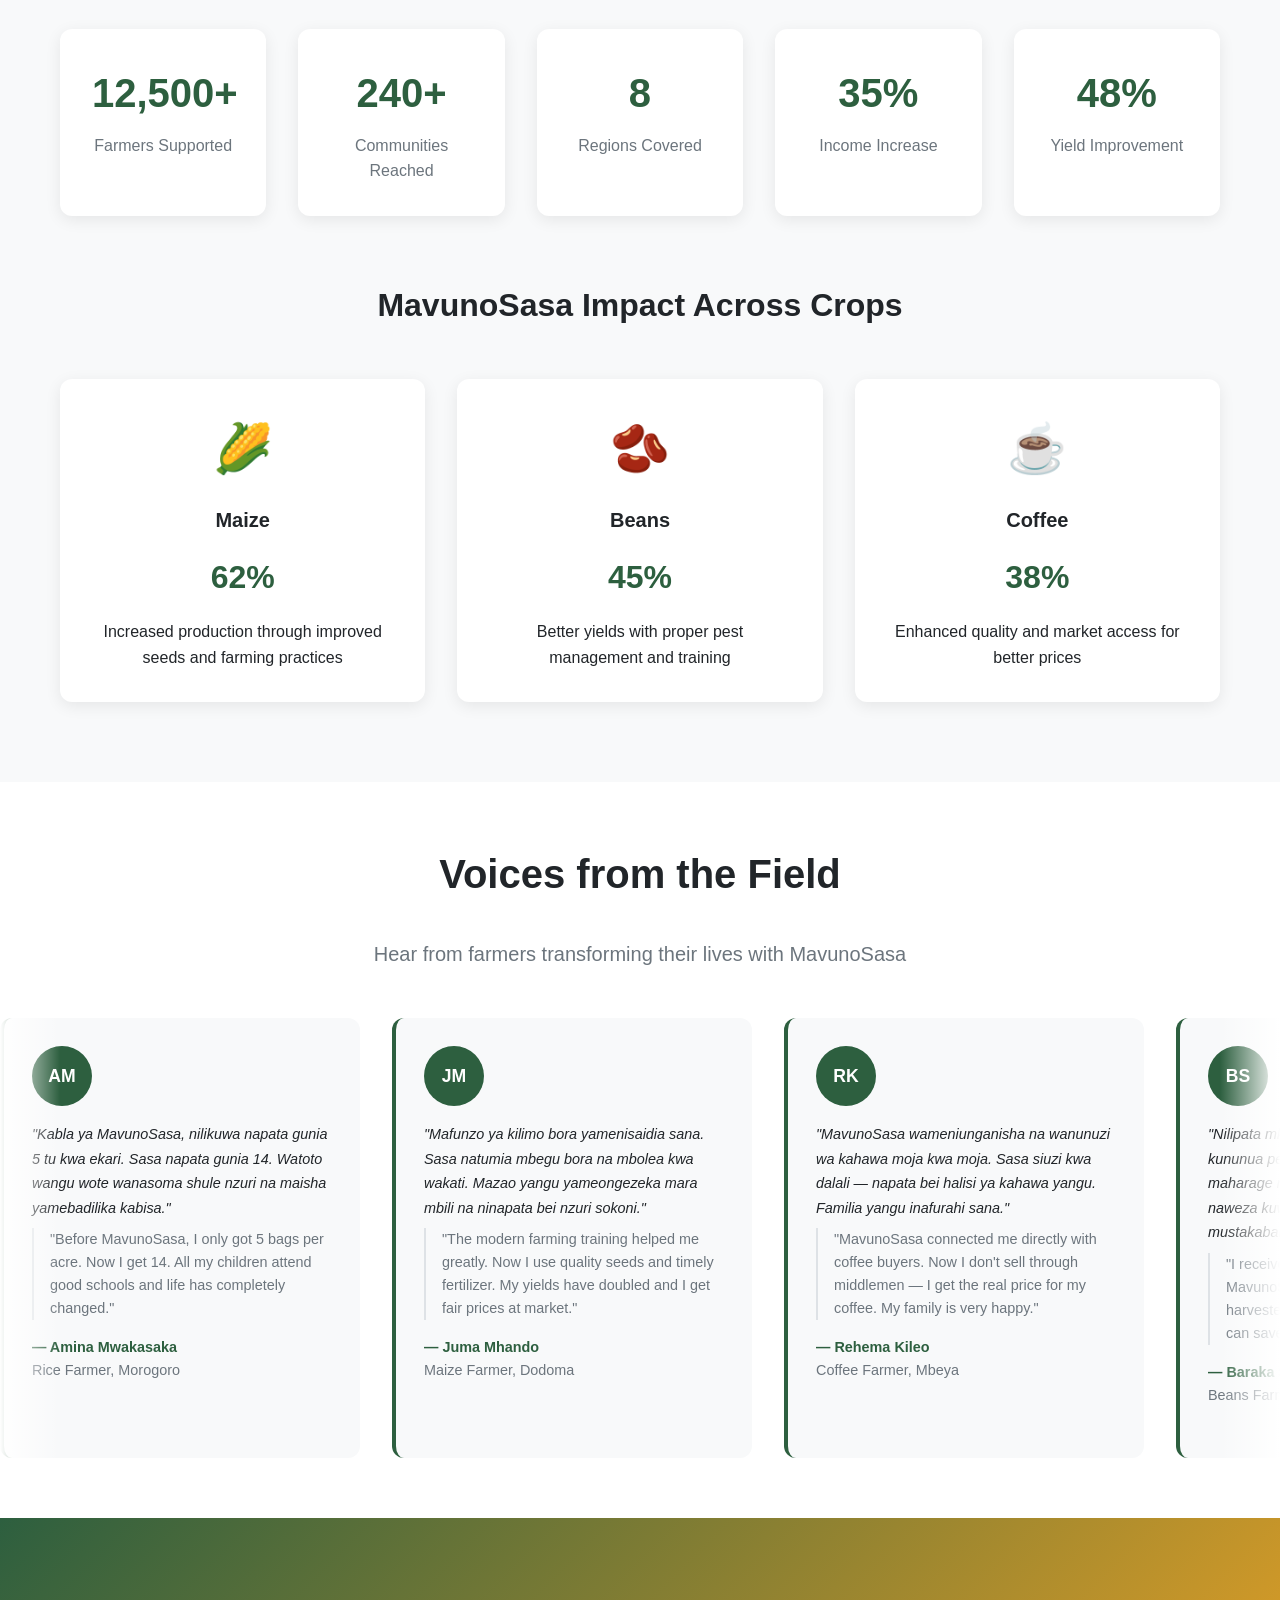
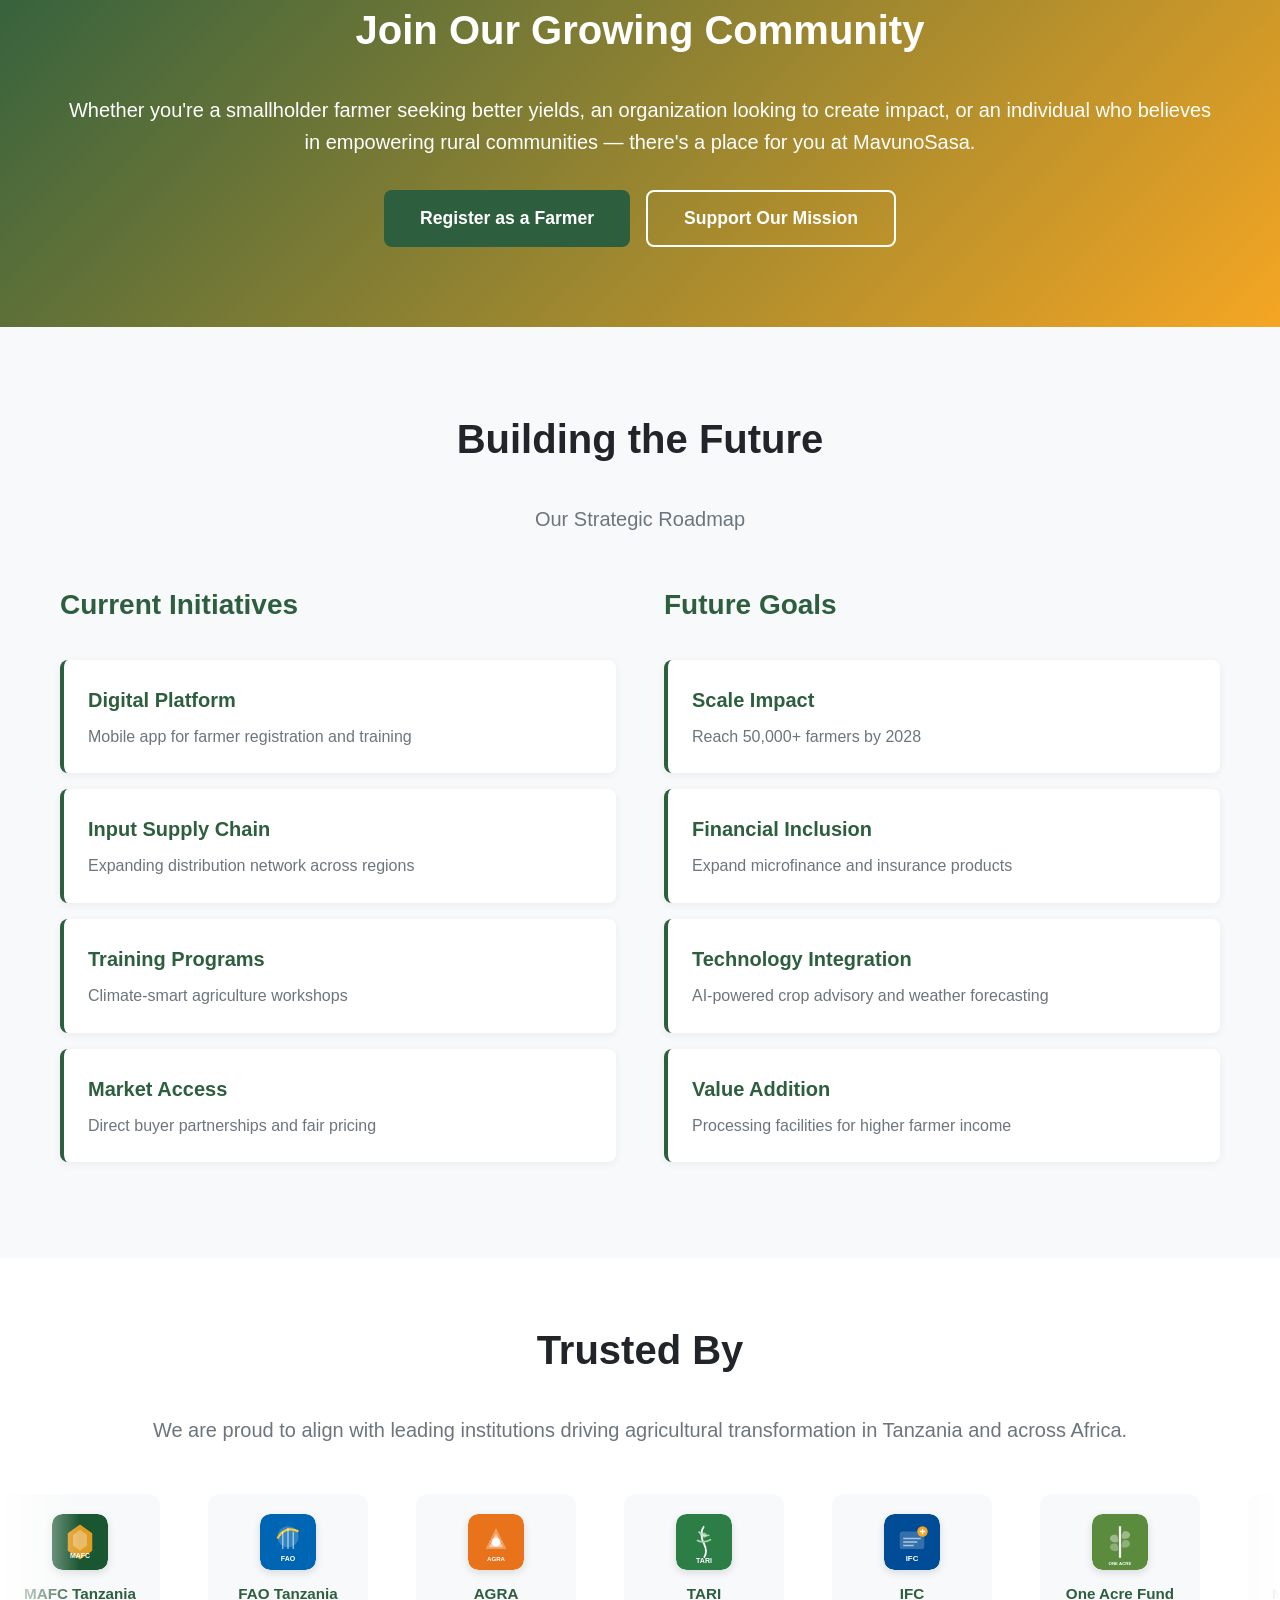
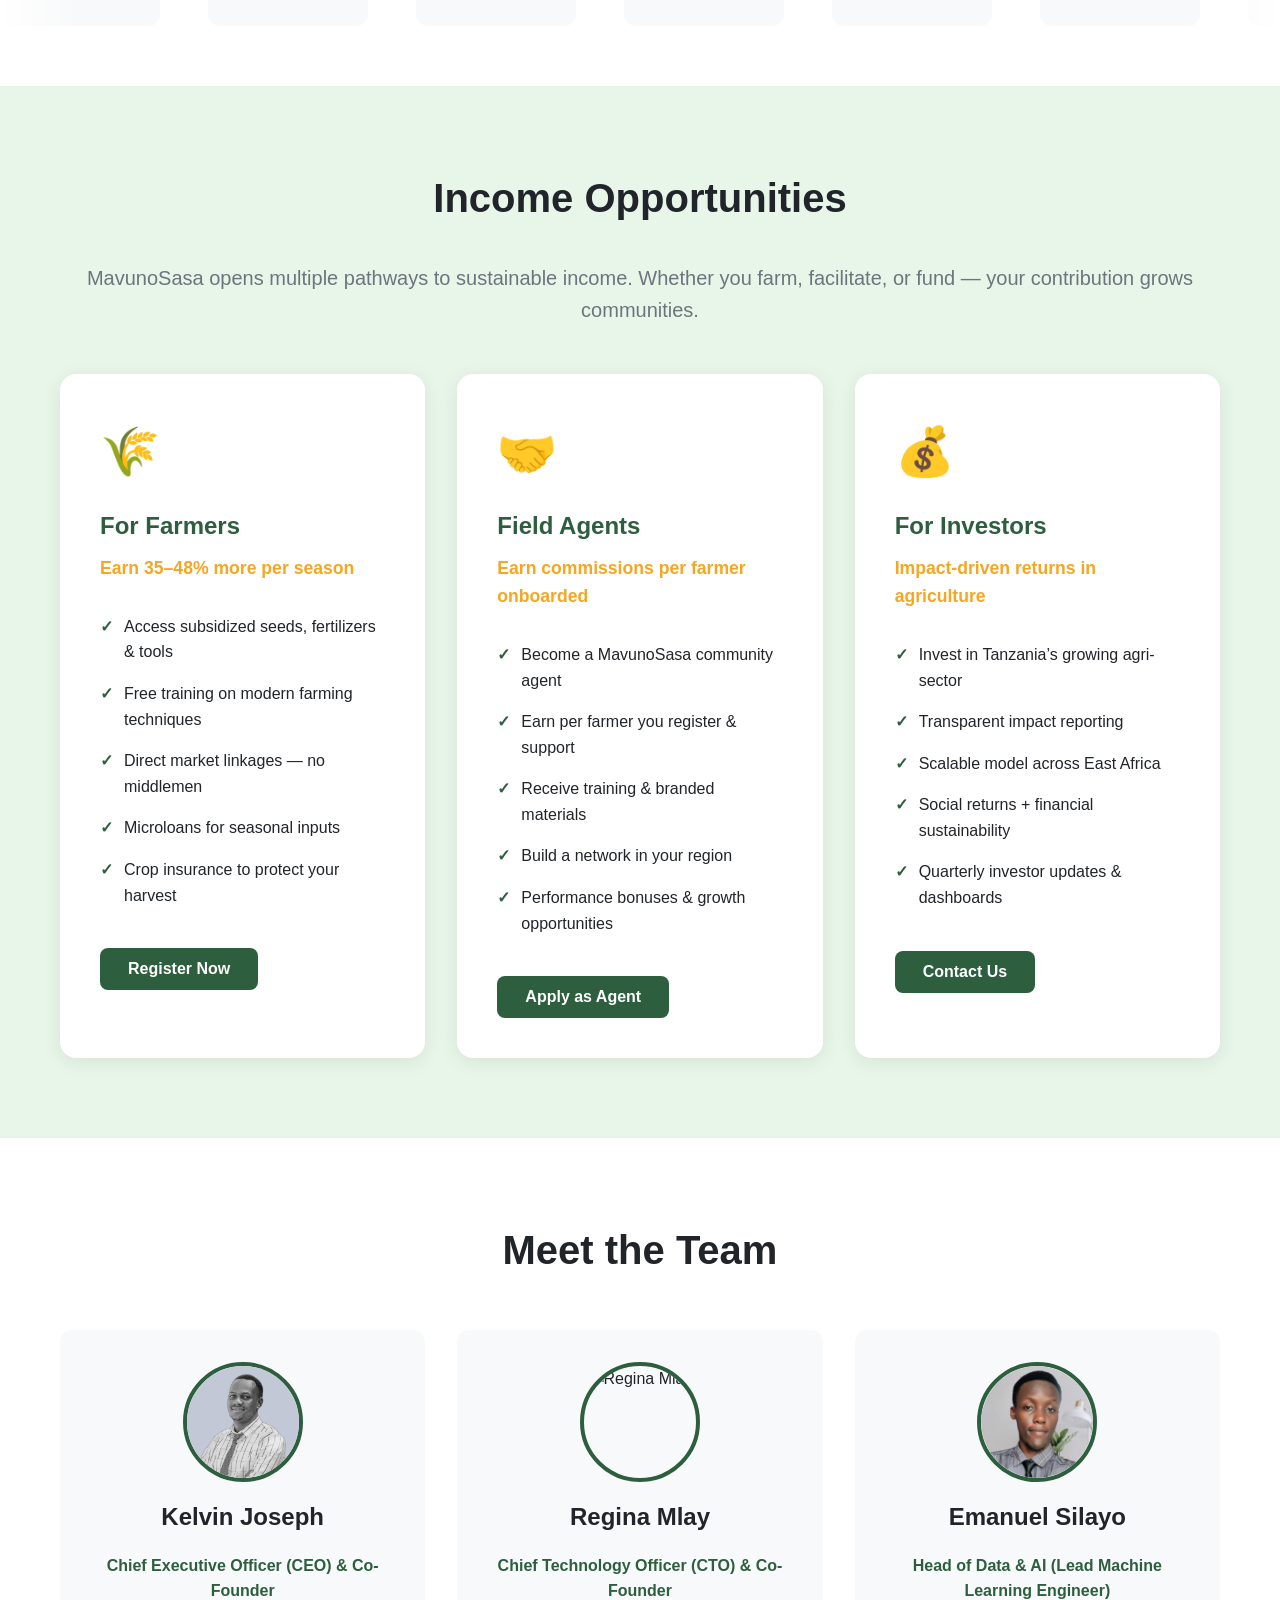
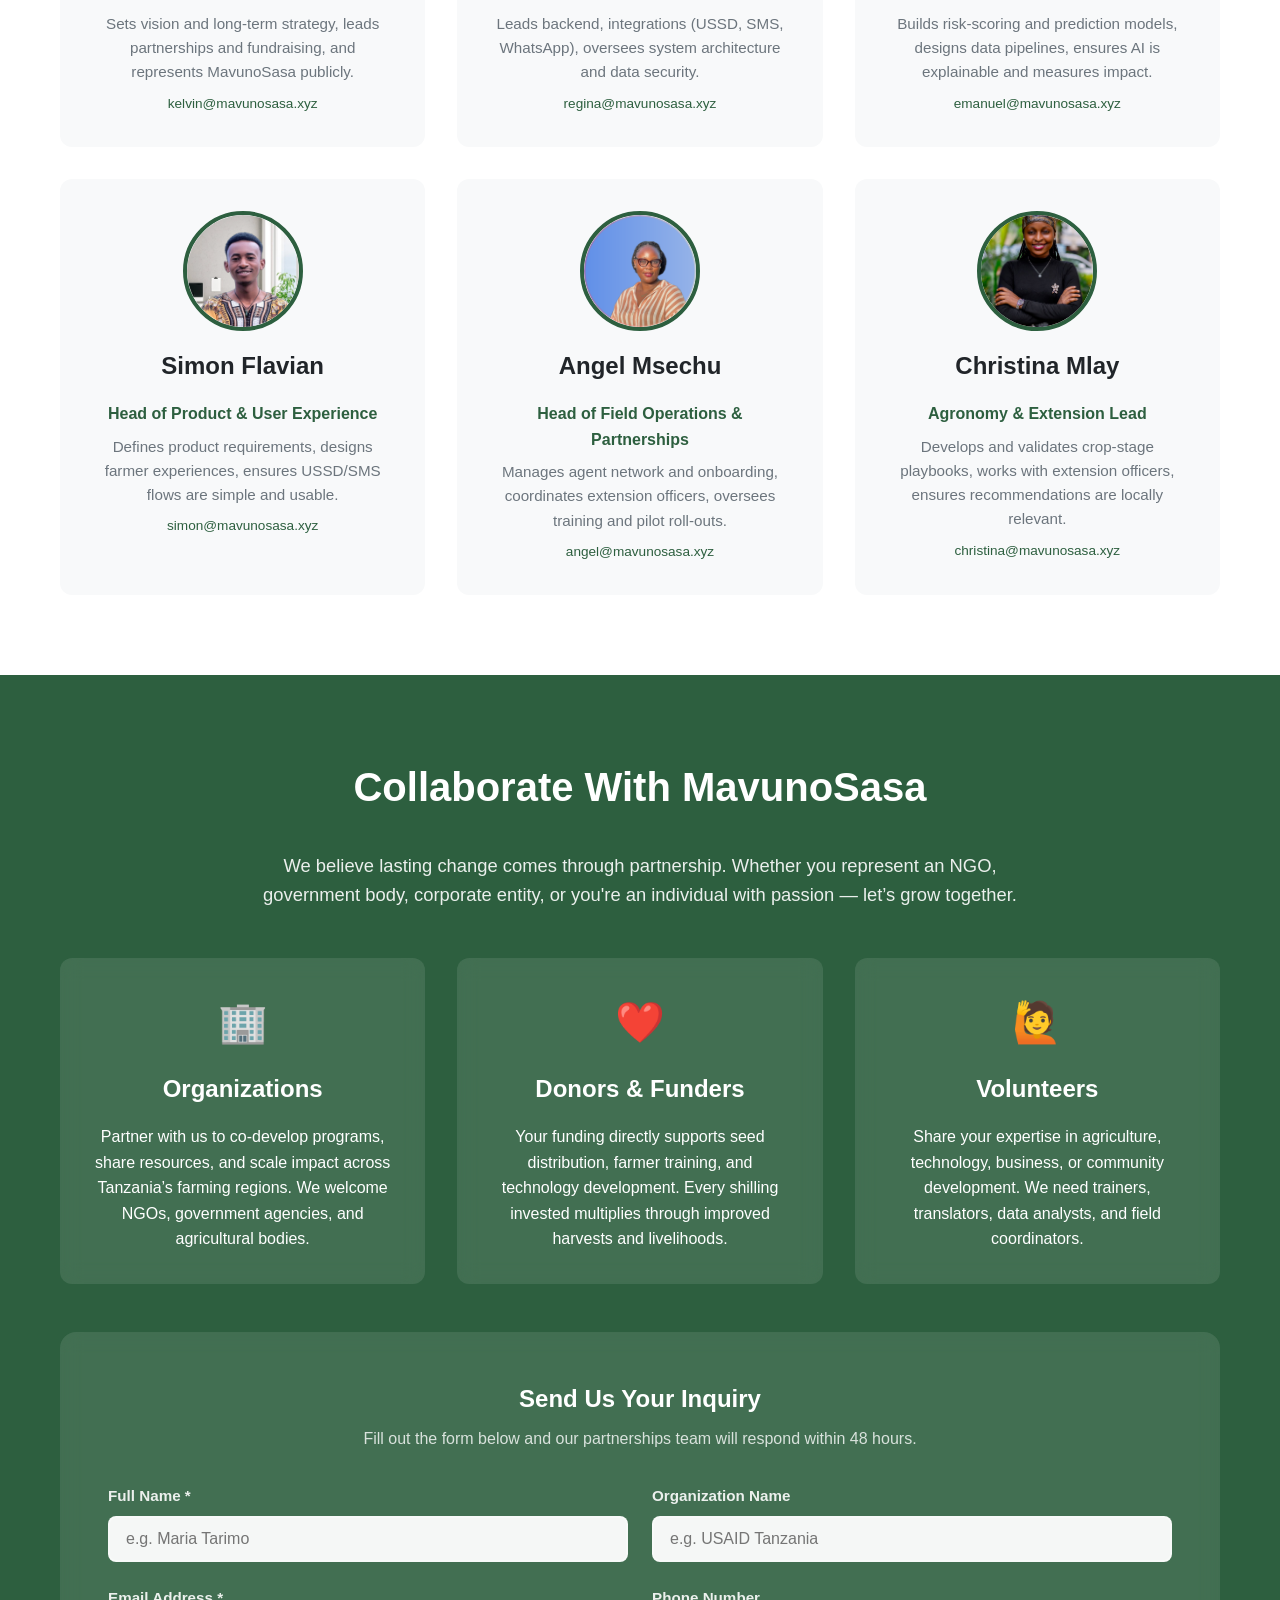
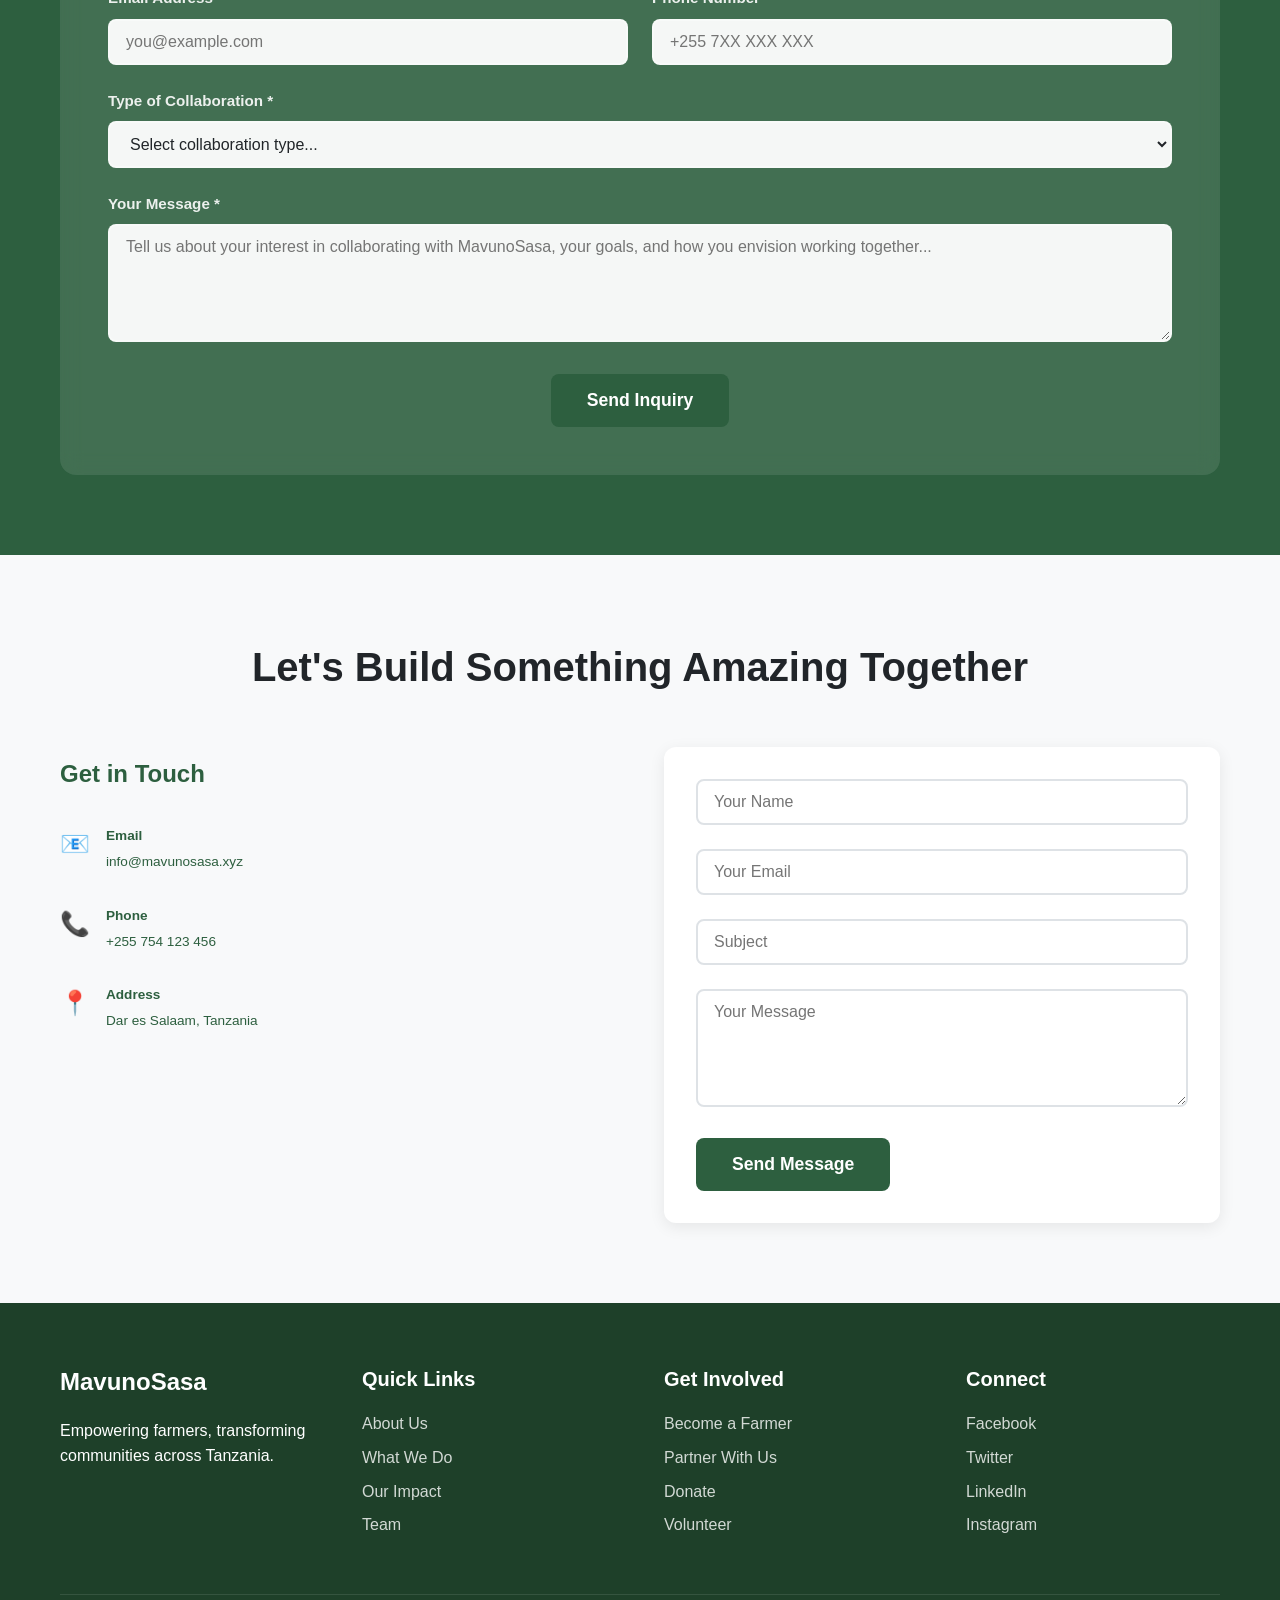
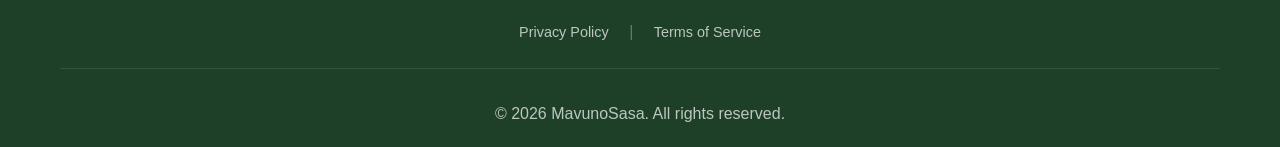
==== commit ebd68f5f: "Add PostHog API key for analytics tracking Co-Authored-By: Oz <oz-agent@warp.dev>" ====
--- a/index.html
+++ b/index.html
@@ -4,7 +4,15 @@
     <meta charset="UTF-8">
     <meta name="viewport" content="width=device-width, initial-scale=1.0">
     <title>MavunoSasa - Helping Farmers Achieve Harvests</title>
+    <link rel="icon" type="image/svg+xml" href="favicon.svg">
     <link rel="stylesheet" href="styles.css">
+    <script>
+        !function(t,e){var o,n,p,r;e.__SV||(window.posthog=e,e._i=[],e.init=function(i,s,a){function g(t,e){var o=e.split(".");2==o.length&&(t=t[o[0]],e=o[1]),t[e]=function(){t.push([e].concat(Array.prototype.slice.call(arguments,0)))}}(p=t.createElement("script")).type="text/javascript",p.crossOrigin="anonymous",p.async=!0,p.src=s.api_host.replace(".i.posthog.com","-assets.i.posthog.com")+"/static/array.js",(r=t.getElementsByTagName("script")[0]).parentNode.insertBefore(p,r);var u=e;for(void 0!==a?u=e[a]=[]:a="posthog",u.people=u.people||[],u.toString=function(t){var e="posthog";return"posthog"!==a&&(e+="."+a),t||(e+=" (stub)"),e},u.people.toString=function(){return u.toString(1)+".people (stub)"},o="init capture register register_once unregister opt_in_capturing opt_out_capturing has_opted_in_capturing has_opted_out_capturing identify alias people.set people.set_once set_config reset get_config get_property getFeatureFlag getFeatureFlagPayload isFeatureEnabled onFeatureFlags reloadFeatureFlags updateEarlyAccessFeatureEnrollment getEarlyAccessFeatures on off onSessionId getSurveys getActiveMatchingSurveys renderSurvey canRenderSurvey getNextSurveyStep".split(" "),n=0;n<o.length;n++)g(u,o[n]);e._i.push([i,s,a])},e.__SV=1)}(document,window.posthog||[]);
+posthog.init('phc_oRwfTSQhKdg7NC0OcBK9sGKuRRZEzWfdS892rZ6GF62', {
+            api_host: 'https://us.i.posthog.com',
+            person_profiles: 'identified_only'
+        });
+    </script>
 </head>
 <body>
     <!-- Navigation -->
--- a/styles.css
+++ b/styles.css
@@ -1493,9 +1493,14 @@
 /* Responsive Carousel */
 @media (max-width: 768px) {
     .hero-carousel {
-        height: auto;
-        min-height: 500px;
+        height: 100vh;
+        height: 100svh;
+        min-height: 420px;
         max-height: none;
+    }
+
+    .hero-slides {
+        height: 100%;
     }
 
     .hero-content h1 {
@@ -1532,7 +1537,7 @@
 
 @media (max-width: 480px) {
     .hero-carousel {
-        min-height: 450px;
+        min-height: 360px;
     }
 
     .hero-content h1 {
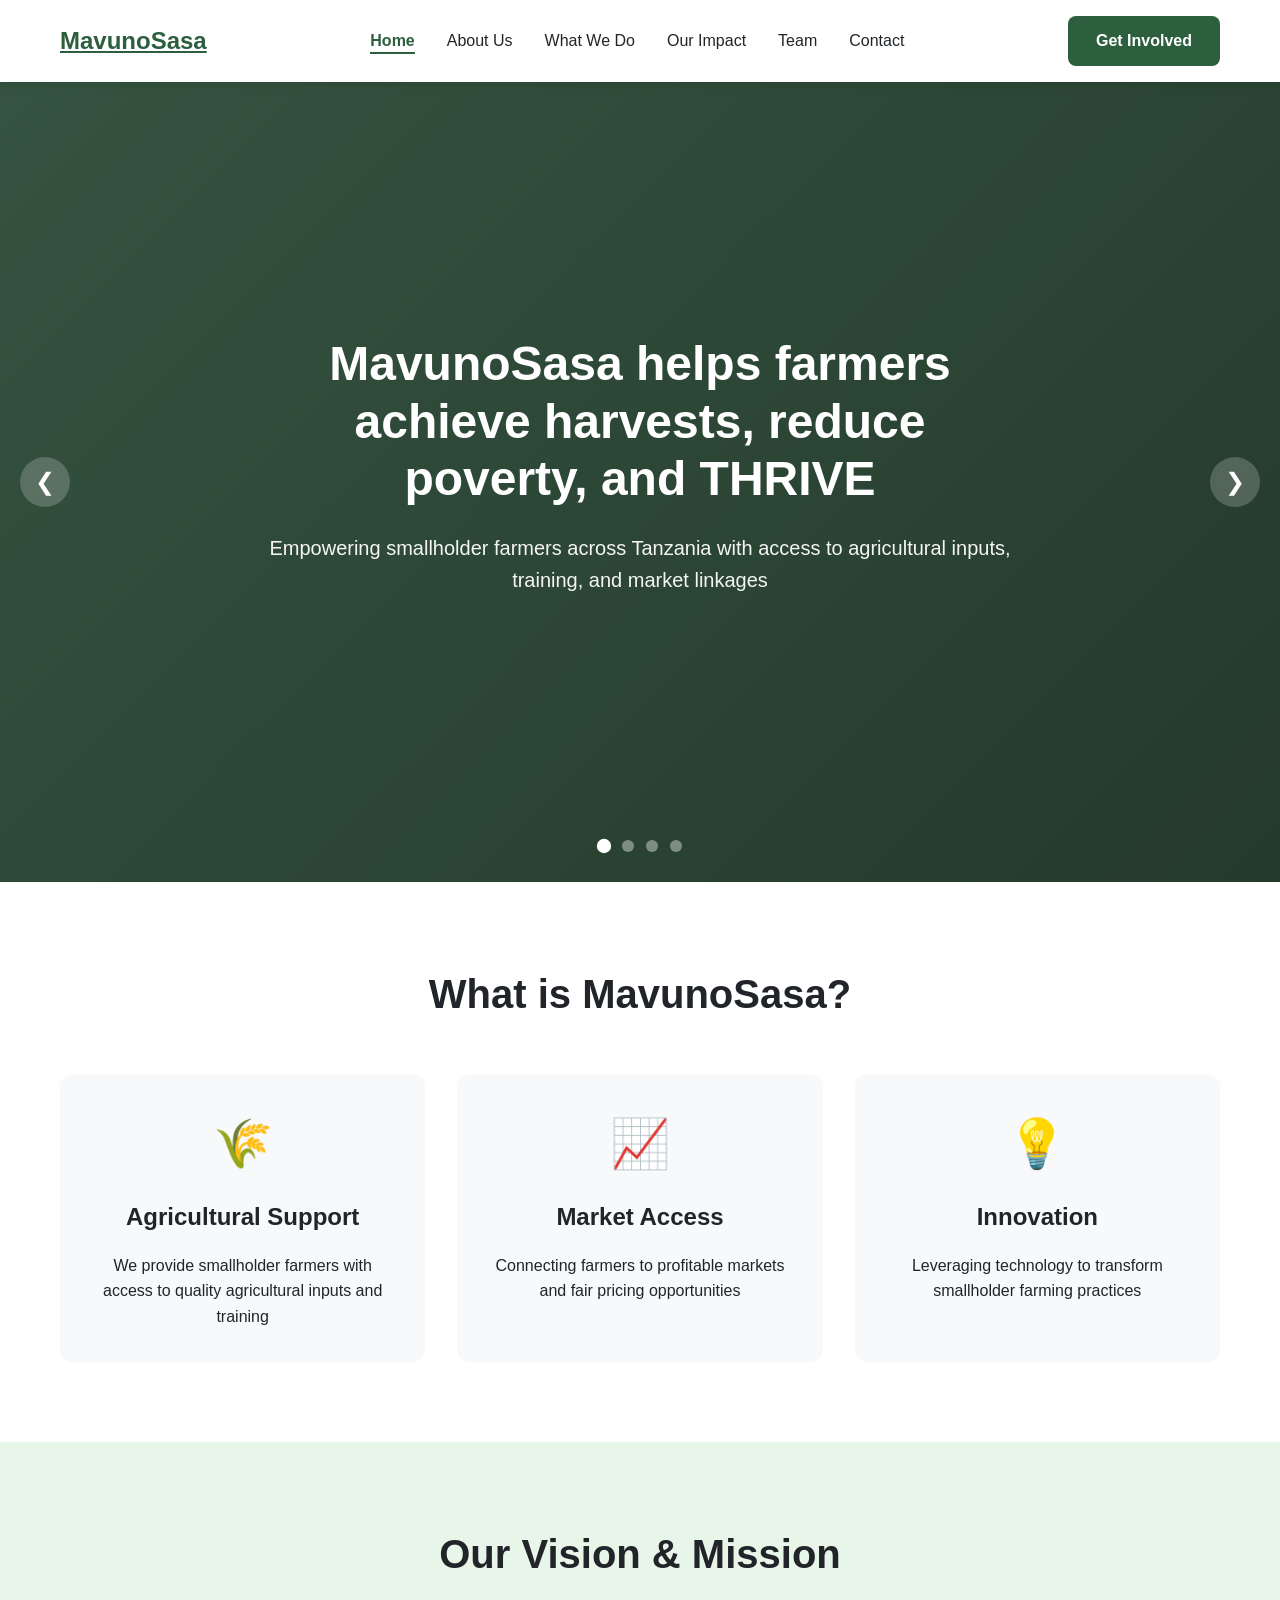
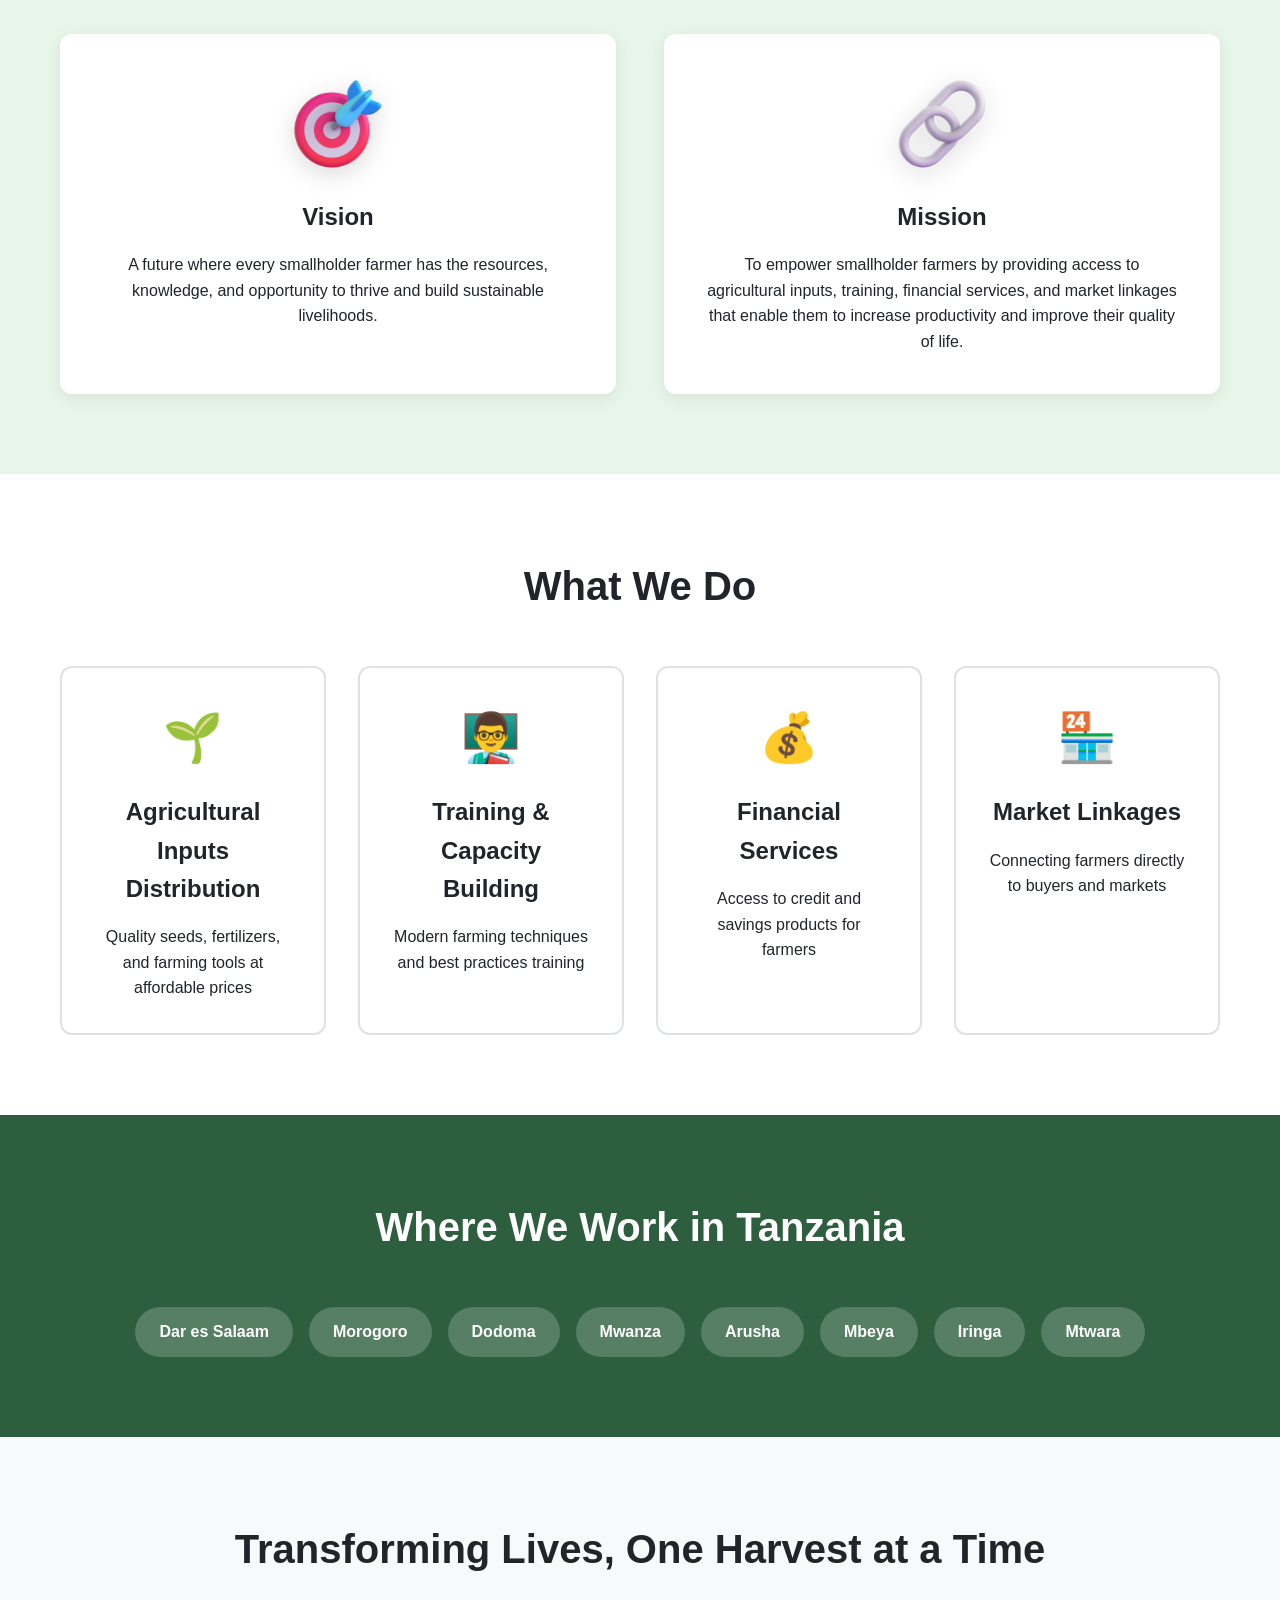
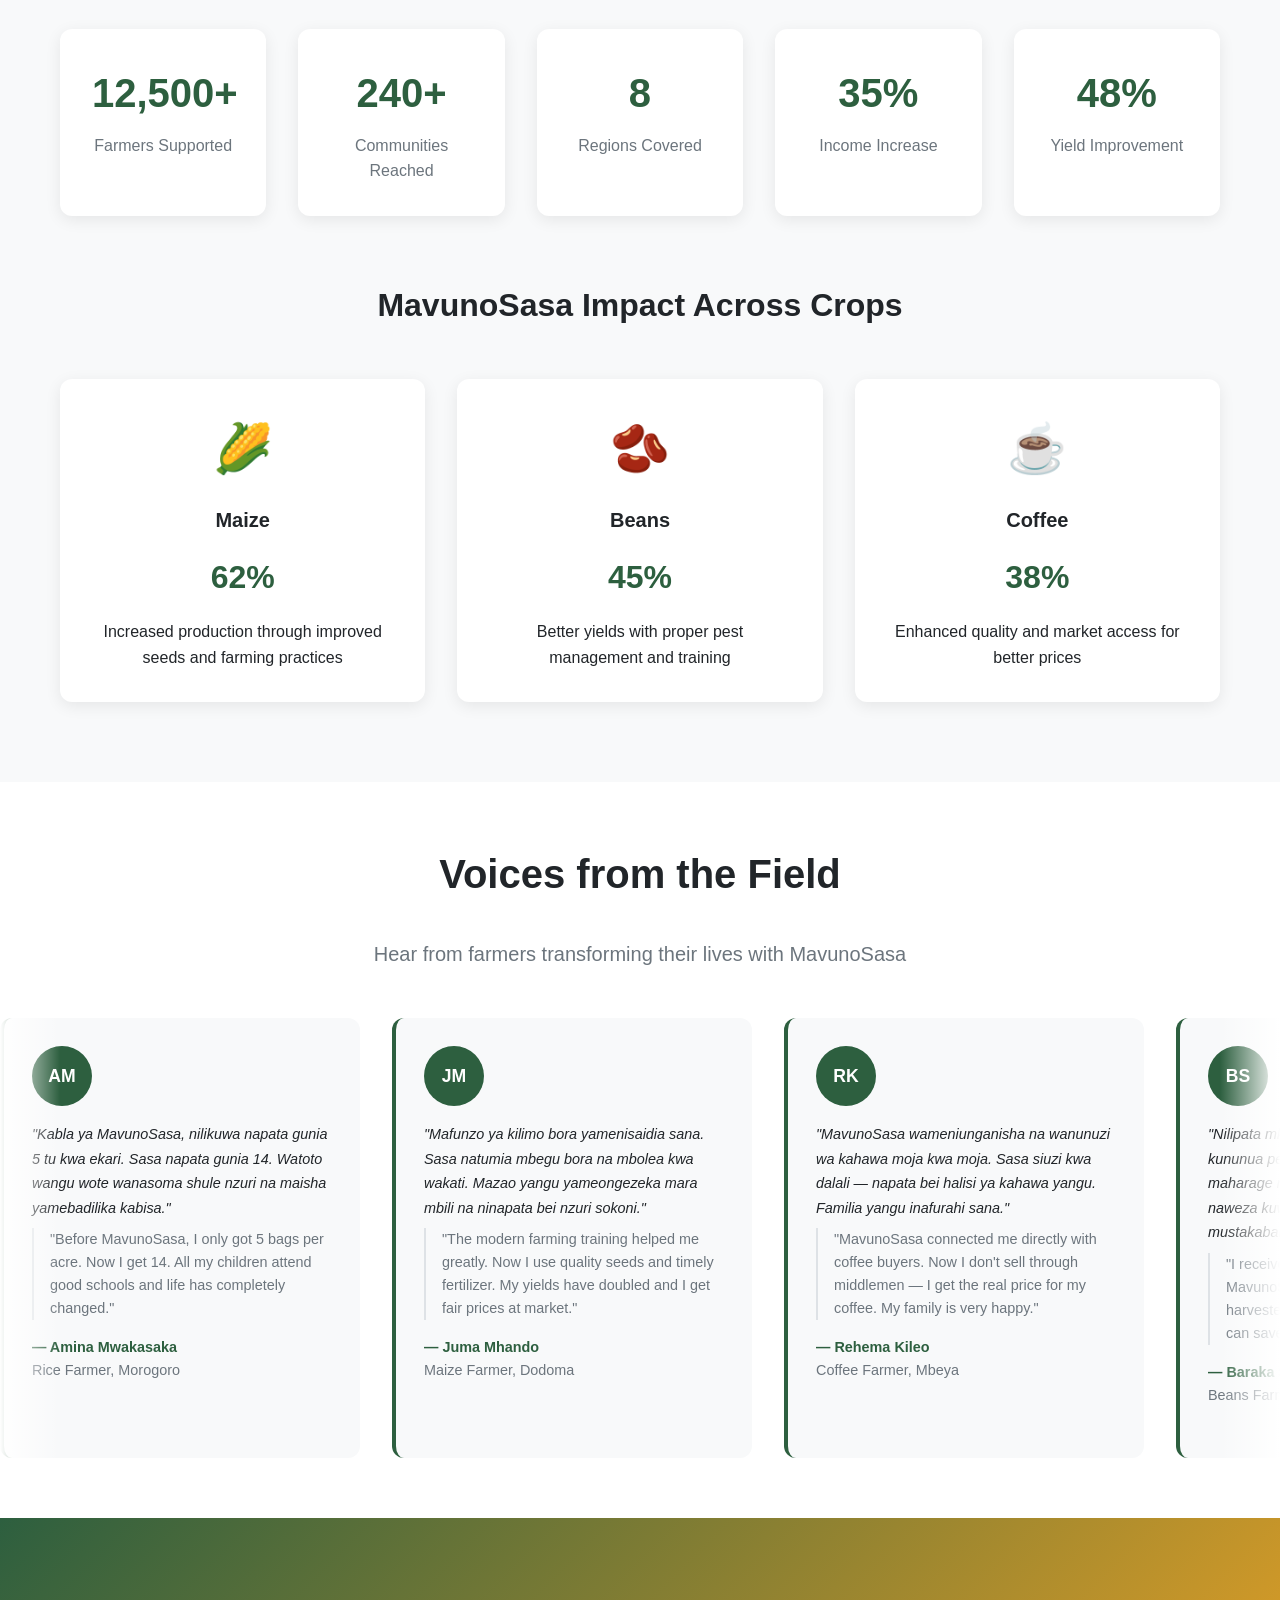
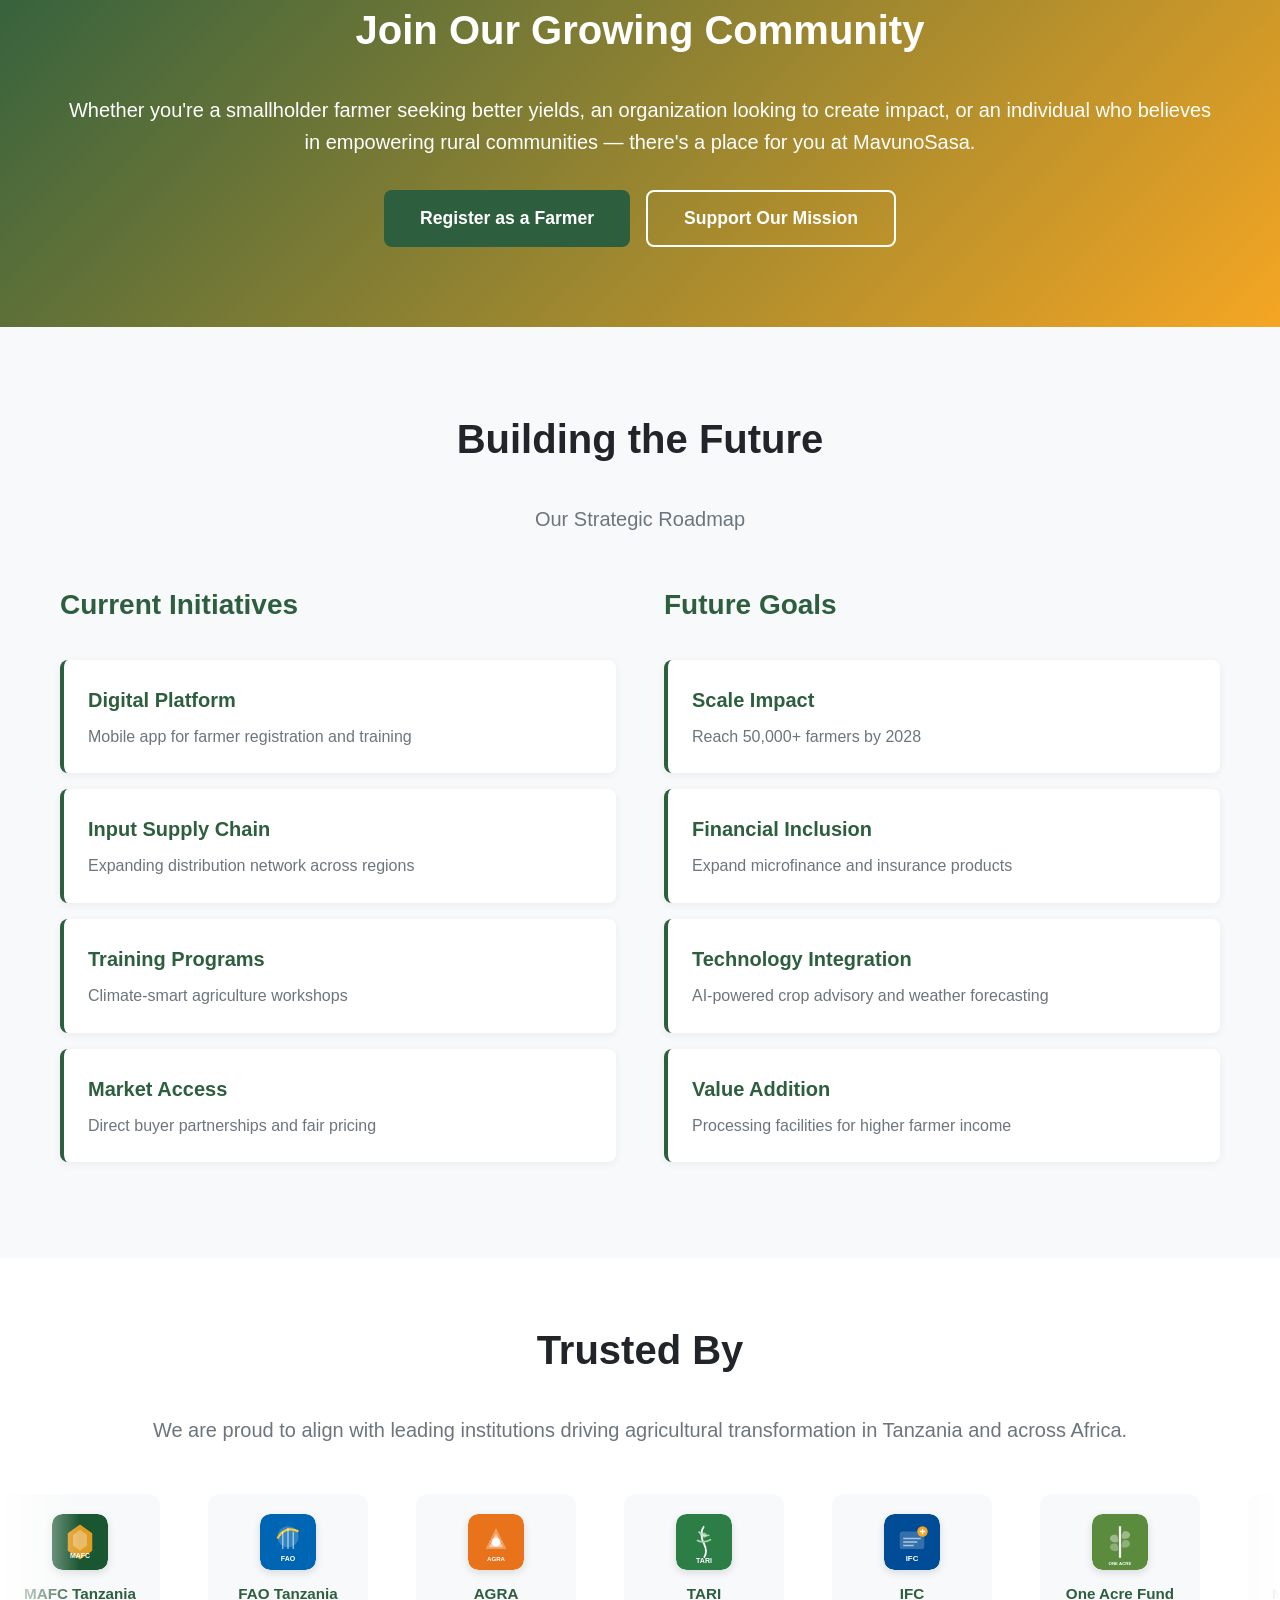
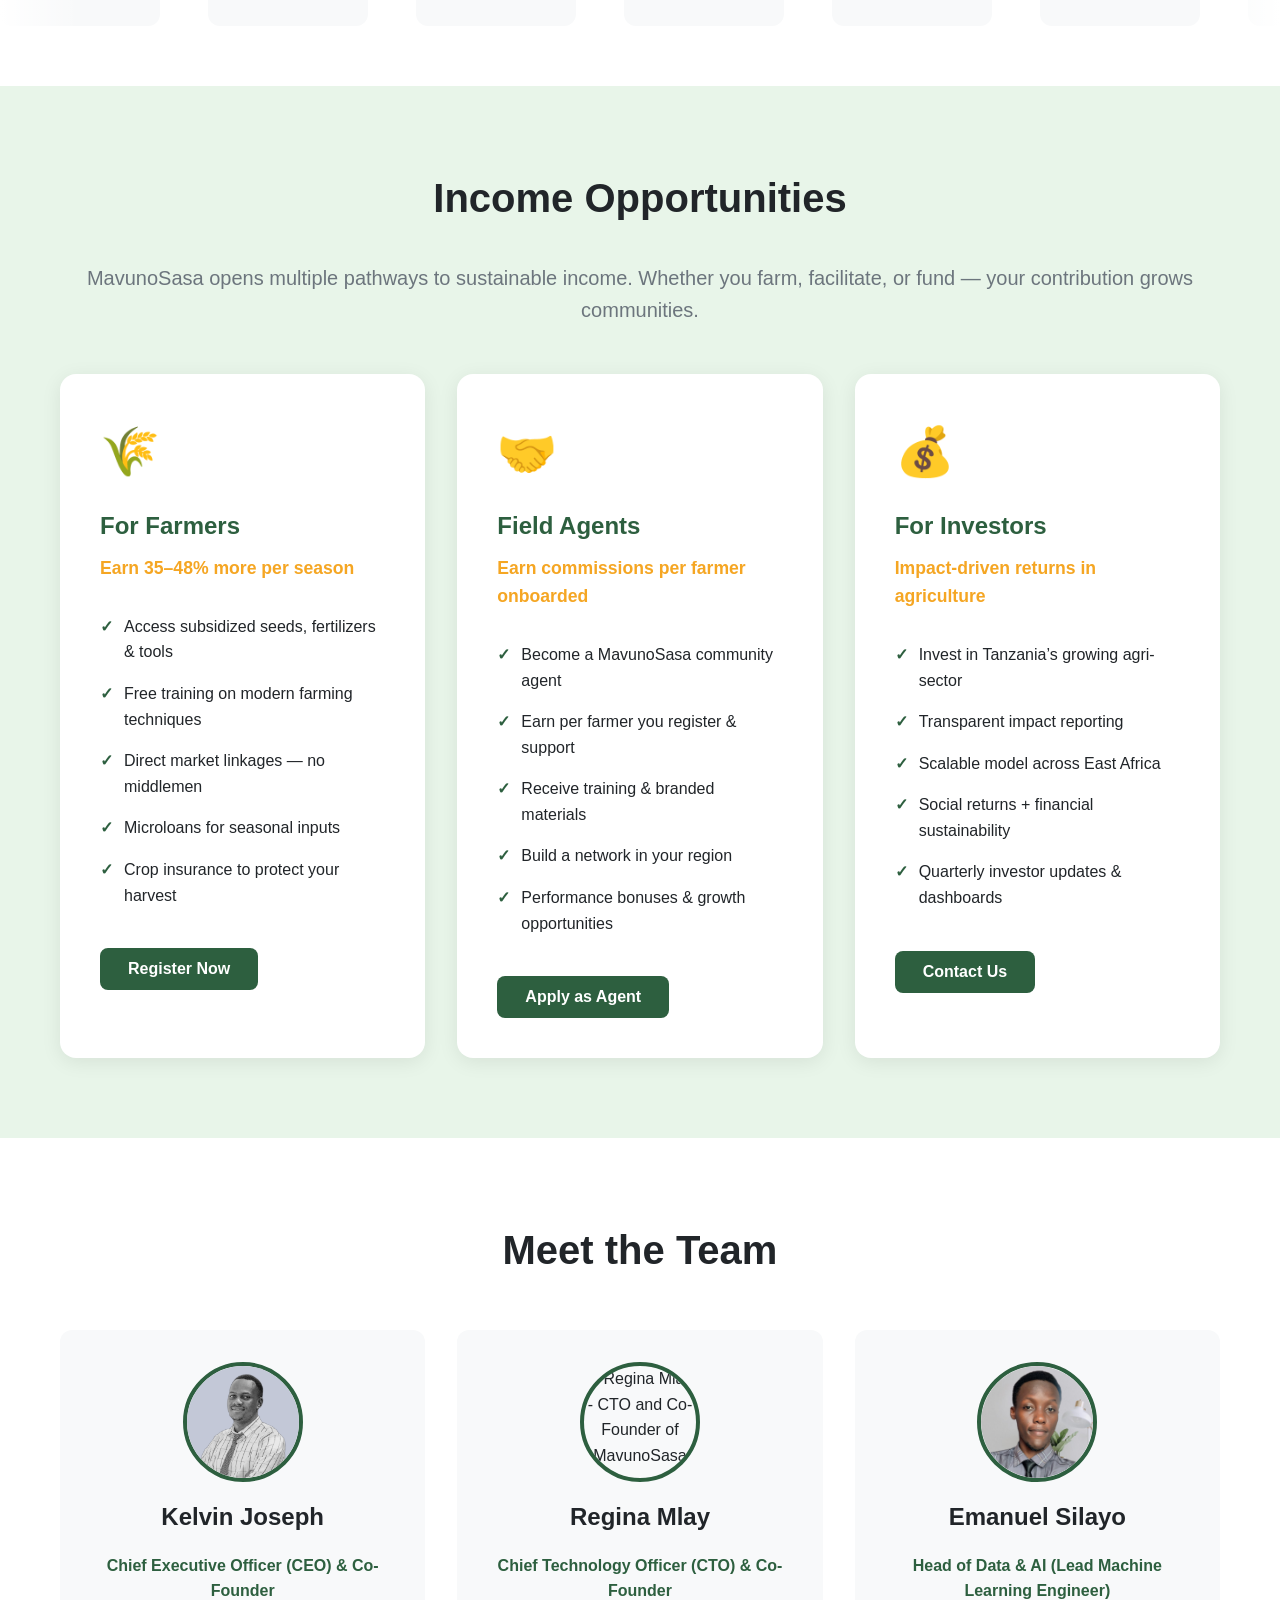
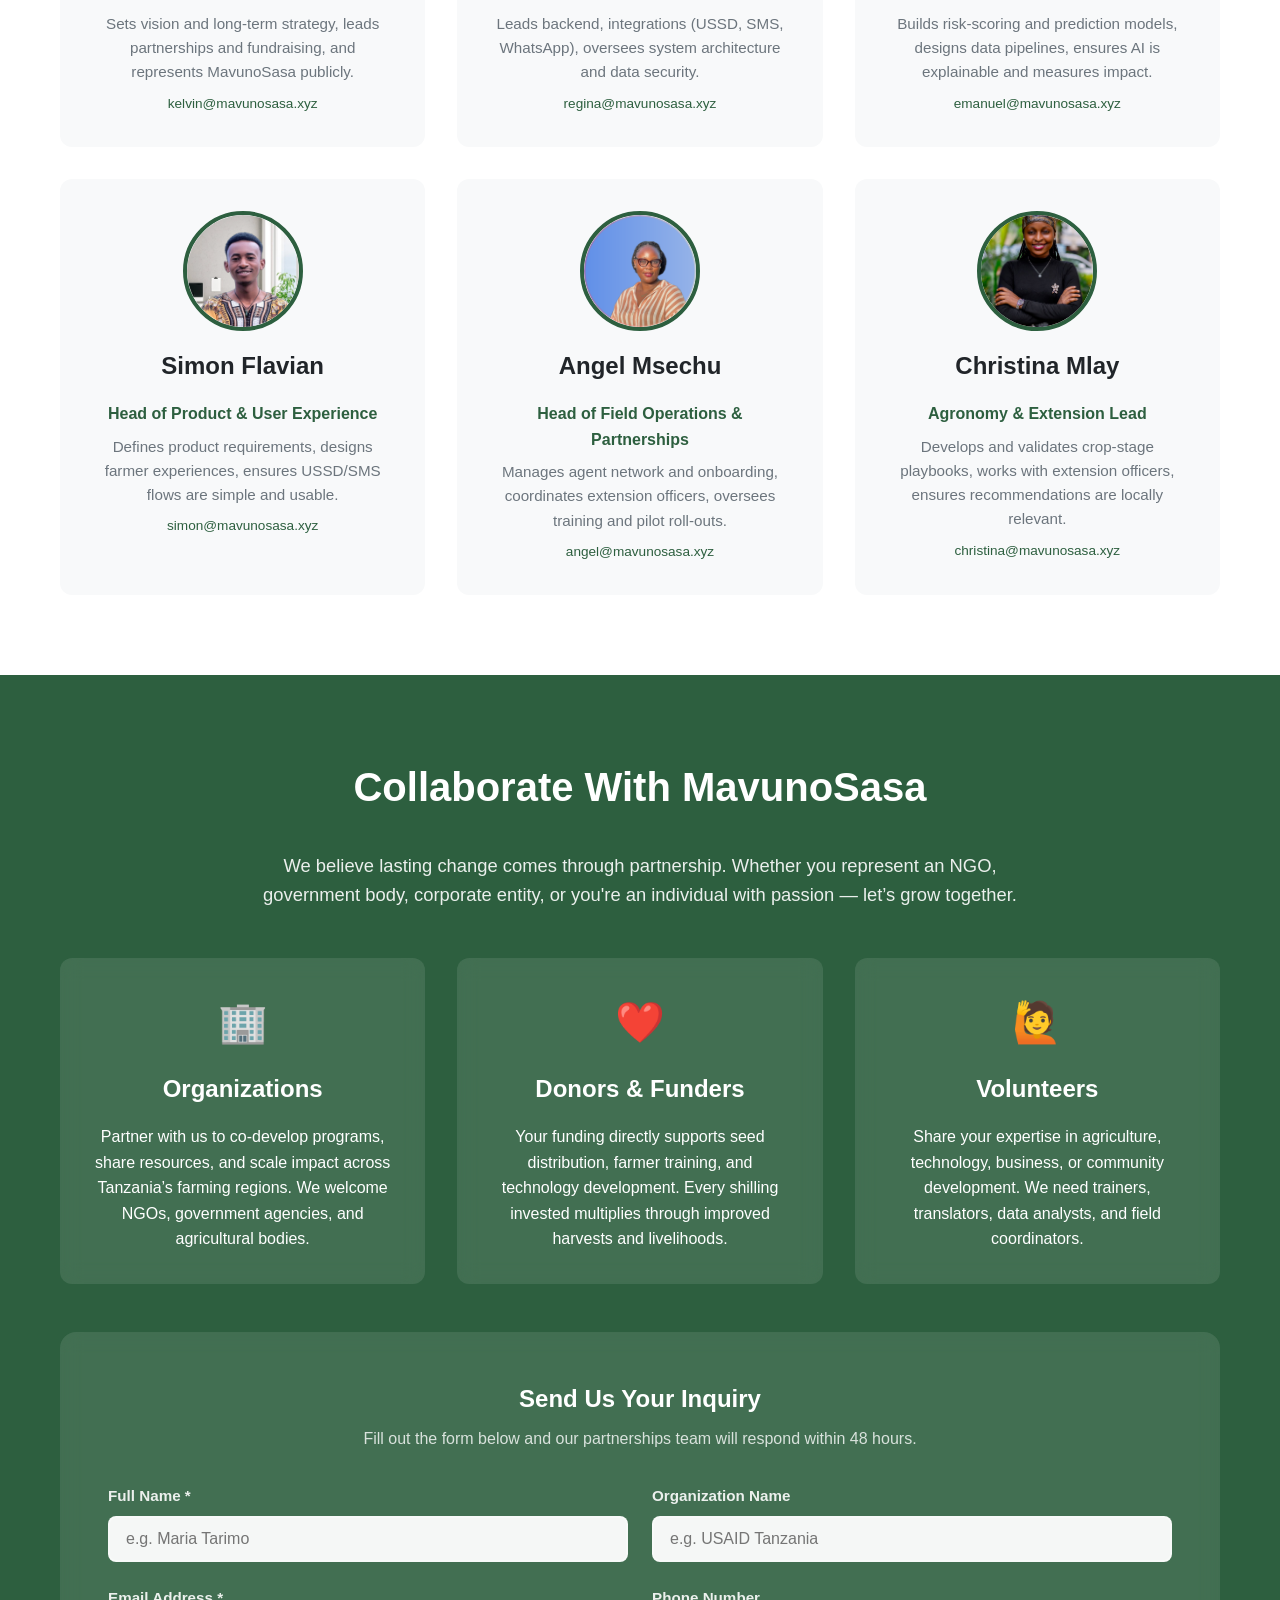
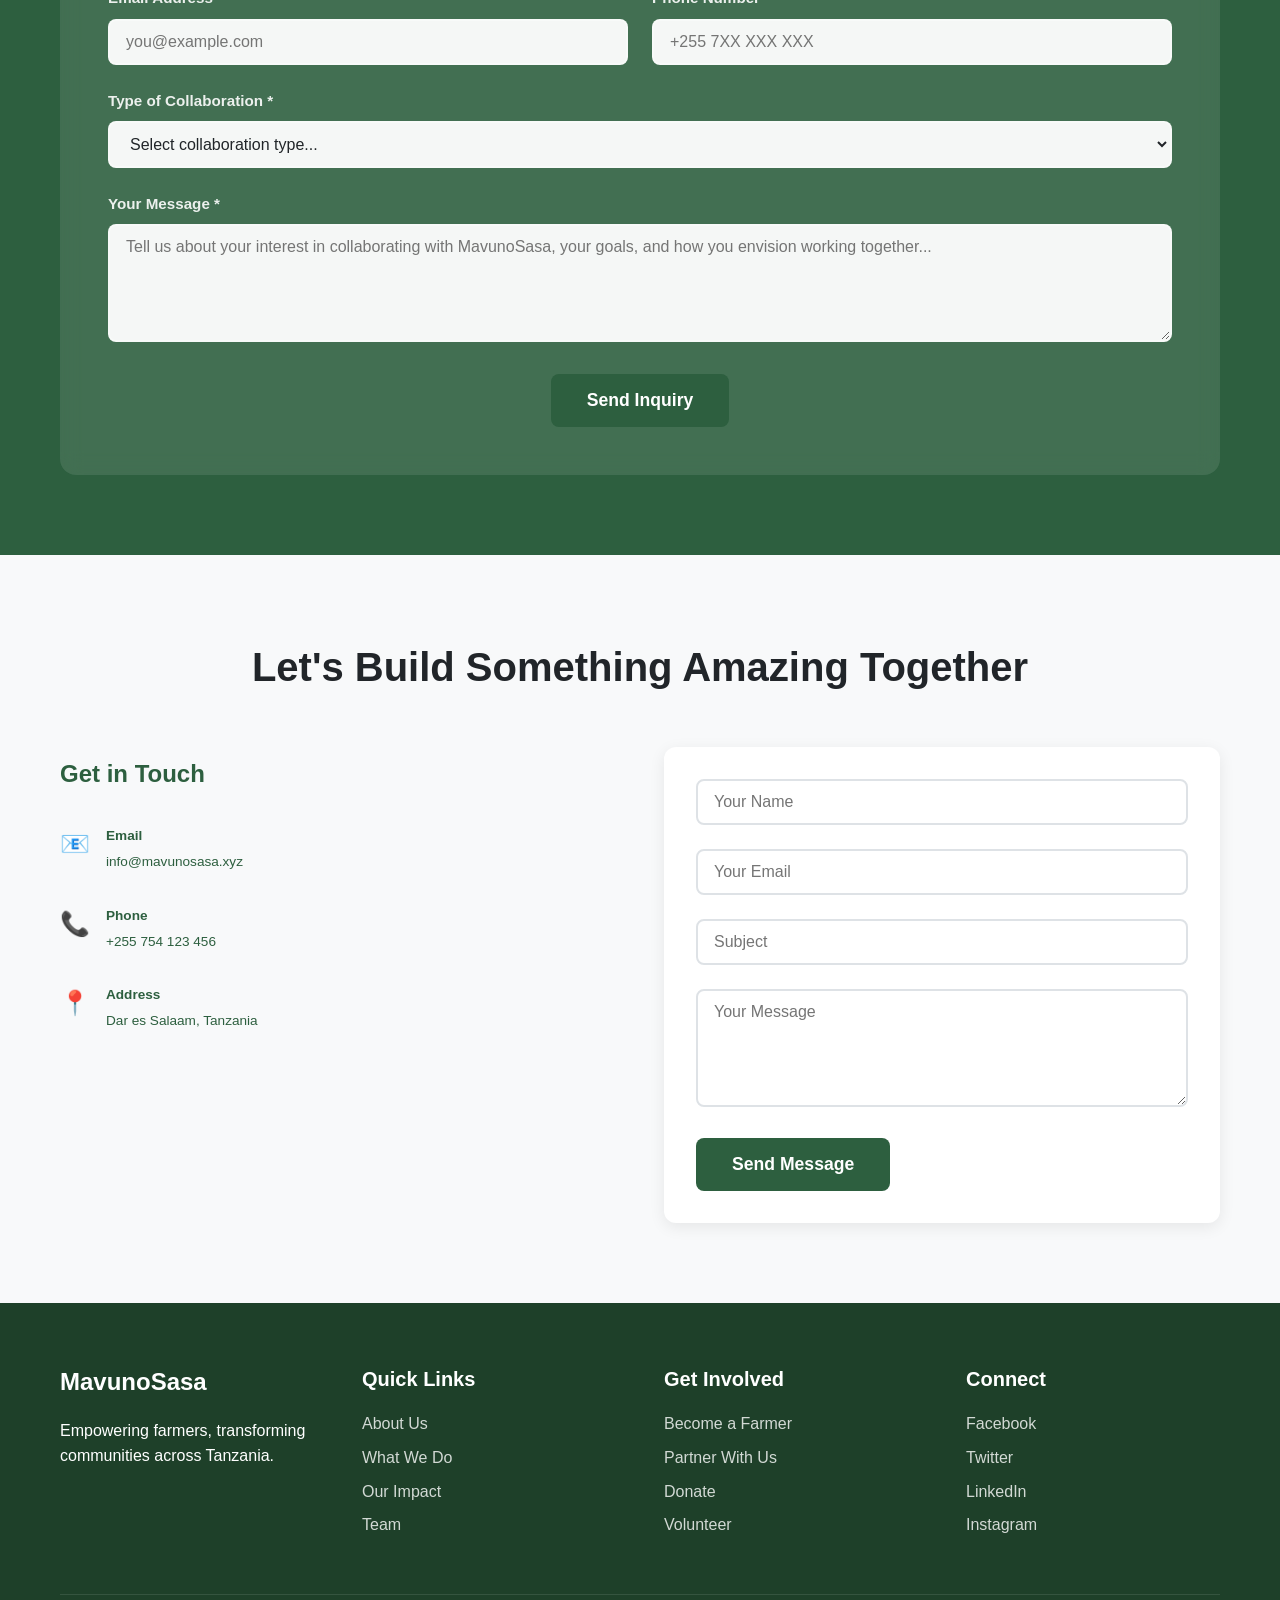
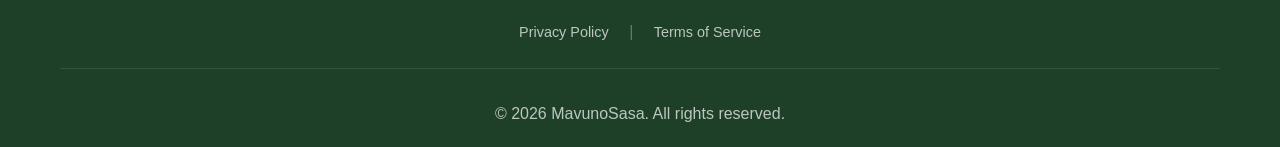
==== commit 609fcb15: "Comprehensive SEO optimization for all pages - Keyword-rich title and meta description targeting Tan" ====
--- a/index.html
+++ b/index.html
@@ -3,7 +3,46 @@
 <head>
     <meta charset="UTF-8">
     <meta name="viewport" content="width=device-width, initial-scale=1.0">
-    <title>MavunoSasa - Helping Farmers Achieve Harvests</title>
+
+    <!-- Primary SEO -->
+    <title>MavunoSasa | Empowering Smallholder Farmers in Tanzania — Inputs, Training & Market Access</title>
+    <meta name="description" content="MavunoSasa empowers 12,500+ smallholder farmers across Tanzania with affordable agricultural inputs, modern farming training, microloans, crop insurance, and direct market linkages. Operating in Dar es Salaam, Morogoro, Dodoma, Mwanza, Arusha, Mbeya, Iringa & Mtwara.">
+    <meta name="keywords" content="MavunoSasa, smallholder farmers Tanzania, agricultural inputs Tanzania, farming support East Africa, market linkages farmers, crop insurance Tanzania, microloans farmers, seeds fertilizers Tanzania, kilimo Tanzania, agricultural training, farmer registration Tanzania, agritech Tanzania, Dar es Salaam farming, Morogoro agriculture, Dodoma crops, maize rice beans sunflower coffee Tanzania">
+    <meta name="author" content="MavunoSasa">
+    <meta name="robots" content="index, follow, max-image-preview:large, max-snippet:-1, max-video-preview:-1">
+    <link rel="canonical" href="https://mavunosasa.xyz/">
+
+    <!-- Geo Tags -->
+    <meta name="geo.region" content="TZ">
+    <meta name="geo.placename" content="Dar es Salaam, Tanzania">
+    <meta name="geo.position" content="-6.7924;39.2083">
+    <meta name="ICBM" content="-6.7924, 39.2083">
+
+    <!-- Open Graph / Facebook -->
+    <meta property="og:type" content="website">
+    <meta property="og:url" content="https://mavunosasa.xyz/">
+    <meta property="og:title" content="MavunoSasa | Empowering Smallholder Farmers in Tanzania">
+    <meta property="og:description" content="Helping 12,500+ farmers achieve better harvests with quality inputs, training, microloans, and direct market access across 8 regions in Tanzania.">
+    <meta property="og:image" content="https://mavunosasa.xyz/images/og-image.svg">
+    <meta property="og:image:width" content="1200">
+    <meta property="og:image:height" content="630">
+    <meta property="og:image:type" content="image/svg+xml">
+    <meta property="og:site_name" content="MavunoSasa">
+    <meta property="og:locale" content="en_US">
+
+    <!-- Twitter Card -->
+    <meta name="twitter:card" content="summary_large_image">
+    <meta name="twitter:url" content="https://mavunosasa.xyz/">
+    <meta name="twitter:title" content="MavunoSasa | Empowering Smallholder Farmers in Tanzania">
+    <meta name="twitter:description" content="Helping 12,500+ farmers achieve better harvests with quality inputs, training, microloans, and direct market access across 8 regions in Tanzania.">
+    <meta name="twitter:image" content="https://mavunosasa.xyz/images/og-image.svg">
+
+    <!-- Additional Meta -->
+    <meta name="theme-color" content="#2D5F3F">
+    <meta name="msapplication-TileColor" content="#2D5F3F">
+    <meta name="application-name" content="MavunoSasa">
+    <meta name="apple-mobile-web-app-title" content="MavunoSasa">
+
     <link rel="icon" type="image/svg+xml" href="favicon.svg">
     <link rel="stylesheet" href="styles.css">
     <script>
@@ -19,7 +58,7 @@
     <nav class="navbar">
         <div class="container">
             <div class="nav-wrapper">
-                <div class="logo">MavunoSasa</div>
+                <a href="https://mavunosasa.xyz/" class="logo" aria-label="MavunoSasa - Home">MavunoSasa</a>
                 <button class="mobile-menu-toggle" aria-label="Toggle menu">
                     <span></span>
                     <span></span>
@@ -134,14 +173,14 @@
             <div class="vm-grid">
                 <div class="vm-card">
                     <div class="vm-icon">
-                        <img src="images/vision-target-3d.png" alt="Vision - Target">
+                        <img src="images/vision-target-3d.png" alt="MavunoSasa Vision - Empowering smallholder farmers in Tanzania" loading="lazy" width="80" height="80">
                     </div>
                     <h3>Vision</h3>
                     <p>A future where every smallholder farmer has the resources, knowledge, and opportunity to thrive and build sustainable livelihoods.</p>
                 </div>
                 <div class="vm-card">
                     <div class="vm-icon">
-                        <img src="images/mission-link-3d.png" alt="Mission - Connected">
+                        <img src="images/mission-link-3d.png" alt="MavunoSasa Mission - Connecting farmers to inputs, training and markets" loading="lazy" width="80" height="80">
                     </div>
                     <h3>Mission</h3>
                     <p>To empower smallholder farmers by providing access to agricultural inputs, training, financial services, and market linkages that enable them to increase productivity and improve their quality of life.</p>
@@ -629,7 +668,7 @@
             <div class="team-grid">
                 <div class="team-card featured">
                     <div class="team-avatar">
-                        <img src="images/KELVIN JOSEPH.png" alt="Kelvin Joseph">
+                    <img src="images/KELVIN JOSEPH.png" alt="Kelvin Joseph - CEO and Co-Founder of MavunoSasa" loading="lazy" width="200" height="200">
                     </div>
                     <h3>Kelvin Joseph</h3>
                     <p class="role">Chief Executive Officer (CEO) & Co-Founder</p>
@@ -638,7 +677,7 @@
                 </div>
                 <div class="team-card">
                     <div class="team-avatar">
-                        <img src="images/REGINA MLAY.jpeg" alt="Regina Mlay">
+                    <img src="images/REGINA MLAY.jpeg" alt="Regina Mlay - CTO and Co-Founder of MavunoSasa" loading="lazy" width="200" height="200">
                     </div>
                     <h3>Regina Mlay</h3>
                     <p class="role">Chief Technology Officer (CTO) & Co-Founder</p>
@@ -647,7 +686,7 @@
                 </div>
                 <div class="team-card">
                     <div class="team-avatar">
-                        <img src="images/EMMANUEL ROUND PC.png" alt="Emanuel Silayo">
+                    <img src="images/EMMANUEL ROUND PC.png" alt="Emanuel Silayo - Head of Data and AI at MavunoSasa" loading="lazy" width="200" height="200">
                     </div>
                     <h3>Emanuel Silayo</h3>
                     <p class="role">Head of Data & AI (Lead Machine Learning Engineer)</p>
@@ -656,7 +695,7 @@
                 </div>
                 <div class="team-card">
                     <div class="team-avatar">
-                        <img src="images/SIMON KAHWILI.png" alt="Simon Flavian">
+                    <img src="images/SIMON KAHWILI.png" alt="Simon Flavian - Head of Product and UX at MavunoSasa" loading="lazy" width="200" height="200">
                     </div>
                     <h3>Simon Flavian</h3>
                     <p class="role">Head of Product & User Experience</p>
@@ -665,7 +704,7 @@
                 </div>
                 <div class="team-card">
                     <div class="team-avatar">
-                        <img src="images/ANGELA MSECHU.png" alt="Angel Msechu">
+                    <img src="images/ANGELA MSECHU.png" alt="Angel Msechu - Head of Field Operations at MavunoSasa" loading="lazy" width="200" height="200">
                     </div>
                     <h3>Angel Msechu</h3>
                     <p class="role">Head of Field Operations & Partnerships</p>
@@ -674,7 +713,7 @@
                 </div>
                 <div class="team-card">
                     <div class="team-avatar">
-                        <img src="images/CHRISTINA HAULE.jpeg" alt="Christina Mlay">
+                    <img src="images/CHRISTINA HAULE.jpeg" alt="Christina Mlay - Agronomy and Extension Lead at MavunoSasa" loading="lazy" width="200" height="200">
                     </div>
                     <h3>Christina Mlay</h3>
                     <p class="role">Agronomy & Extension Lead</p>
@@ -1115,6 +1154,76 @@
         </div>
     </div>
 
+    <!-- JSON-LD Structured Data -->
+    <script type="application/ld+json">
+    {
+        "@context": "https://schema.org",
+        "@graph": [
+            {
+                "@type": "Organization",
+                "@id": "https://mavunosasa.xyz/#organization",
+                "name": "MavunoSasa",
+                "url": "https://mavunosasa.xyz",
+                "logo": "https://mavunosasa.xyz/favicon.svg",
+                "description": "MavunoSasa empowers smallholder farmers across Tanzania with affordable agricultural inputs, modern farming training, microloans, crop insurance, and direct market linkages.",
+                "foundingDate": "2024",
+                "founders": [
+                    {"@type": "Person", "name": "Kelvin Joseph", "jobTitle": "CEO & Co-Founder"},
+                    {"@type": "Person", "name": "Regina Mlay", "jobTitle": "CTO & Co-Founder"}
+                ],
+                "address": {
+                    "@type": "PostalAddress",
+                    "addressLocality": "Dar es Salaam",
+                    "addressCountry": "TZ"
+                },
+                "contactPoint": {
+                    "@type": "ContactPoint",
+                    "telephone": "+255-754-123-456",
+                    "email": "info@mavunosasa.xyz",
+                    "contactType": "customer service",
+                    "areaServed": "TZ",
+                    "availableLanguage": ["English", "Swahili"]
+                },
+                "sameAs": [],
+                "areaServed": {
+                    "@type": "Country",
+                    "name": "Tanzania"
+                },
+                "knowsAbout": ["Agriculture", "Smallholder Farming", "Agricultural Inputs", "Crop Insurance", "Microfinance", "Market Linkages", "Farmer Training"]
+            },
+            {
+                "@type": "WebSite",
+                "@id": "https://mavunosasa.xyz/#website",
+                "url": "https://mavunosasa.xyz",
+                "name": "MavunoSasa",
+                "description": "Empowering Smallholder Farmers in Tanzania",
+                "publisher": {"@id": "https://mavunosasa.xyz/#organization"}
+            },
+            {
+                "@type": "WebPage",
+                "@id": "https://mavunosasa.xyz/#webpage",
+                "url": "https://mavunosasa.xyz",
+                "name": "MavunoSasa | Empowering Smallholder Farmers in Tanzania",
+                "isPartOf": {"@id": "https://mavunosasa.xyz/#website"},
+                "about": {"@id": "https://mavunosasa.xyz/#organization"},
+                "description": "MavunoSasa empowers 12,500+ smallholder farmers across Tanzania with affordable agricultural inputs, modern farming training, microloans, crop insurance, and direct market linkages."
+            },
+            {
+                "@type": "NGO",
+                "@id": "https://mavunosasa.xyz/#ngo",
+                "name": "MavunoSasa",
+                "url": "https://mavunosasa.xyz",
+                "description": "Social enterprise empowering smallholder farmers across Tanzania through agricultural inputs distribution, training, financial services, and market linkages.",
+                "areaServed": [
+                    "Dar es Salaam", "Morogoro", "Dodoma", "Mwanza", "Arusha", "Mbeya", "Iringa", "Mtwara"
+                ],
+                "numberOfEmployees": {"@type": "QuantitativeValue", "value": 6},
+                "slogan": "Helping Farmers Achieve Harvests"
+            }
+        ]
+    }
+    </script>
+
     <script src="script.js"></script>
 </body>
 </html>
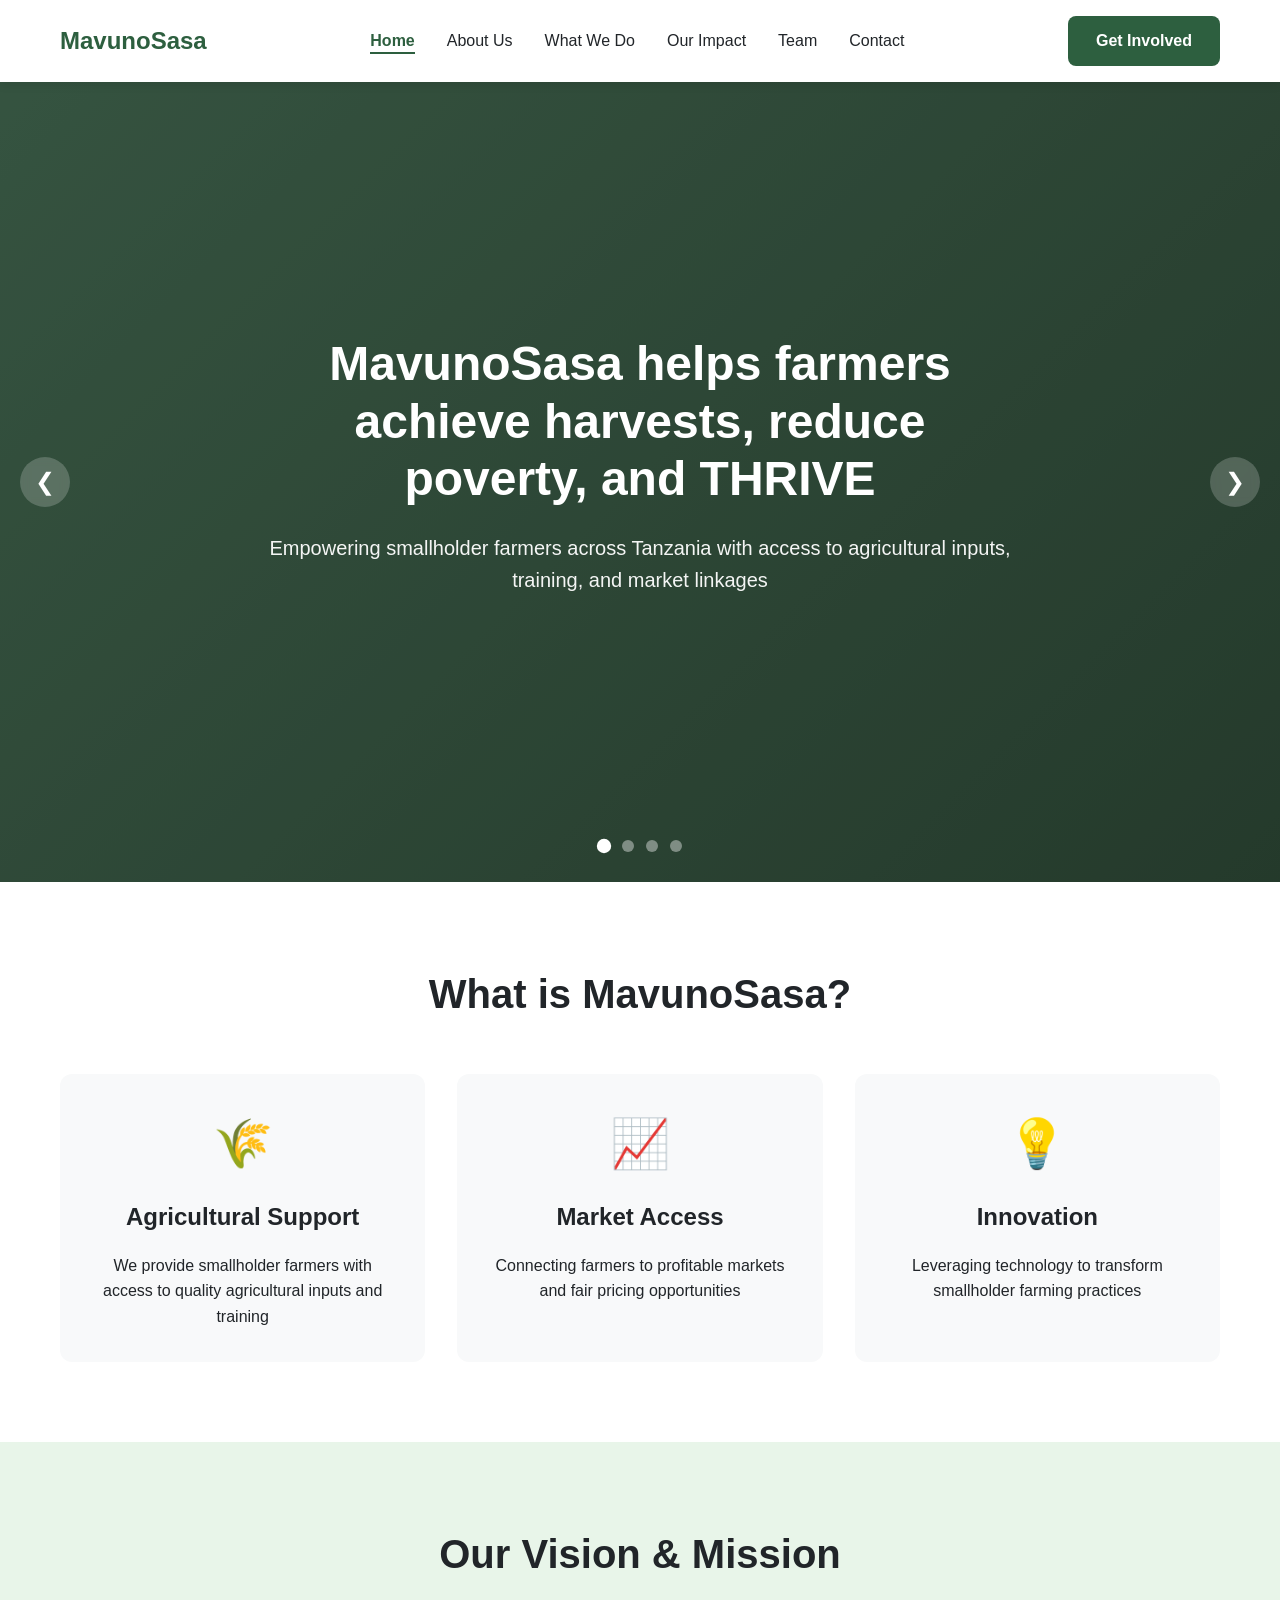
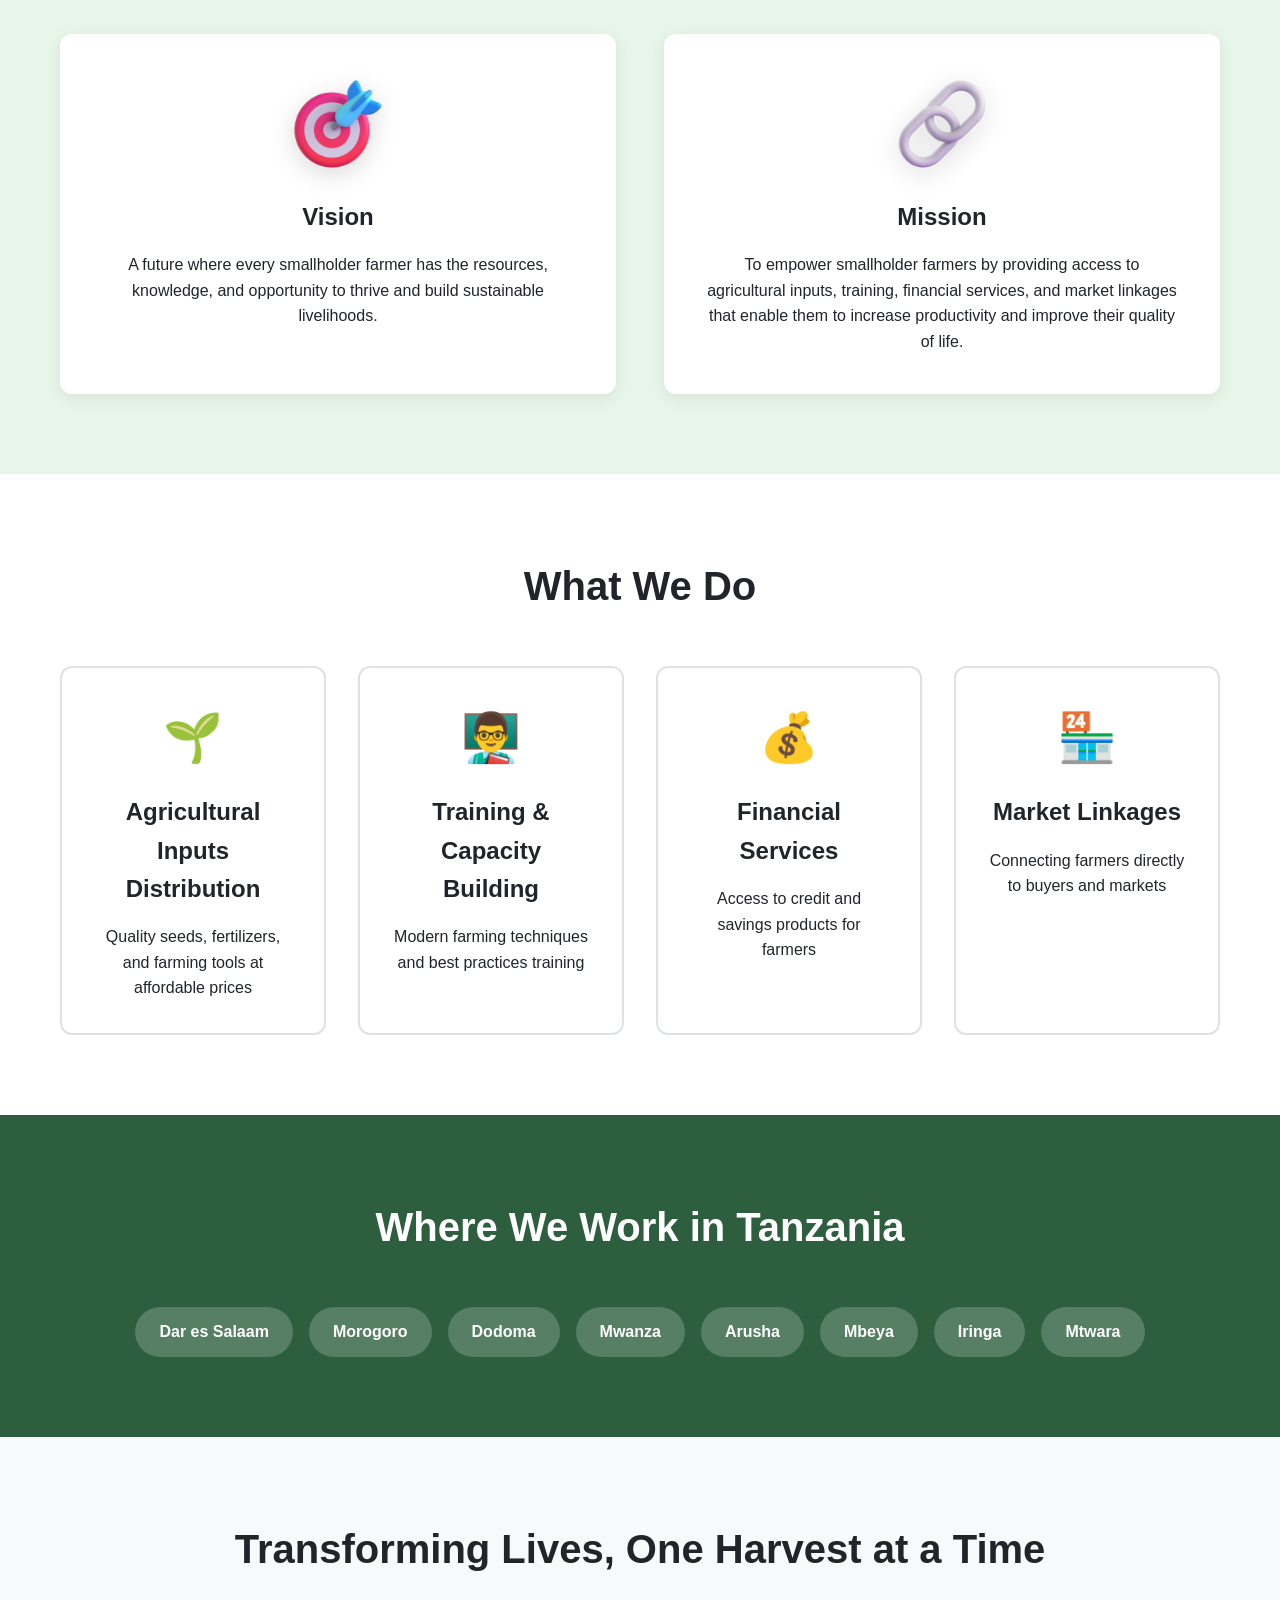
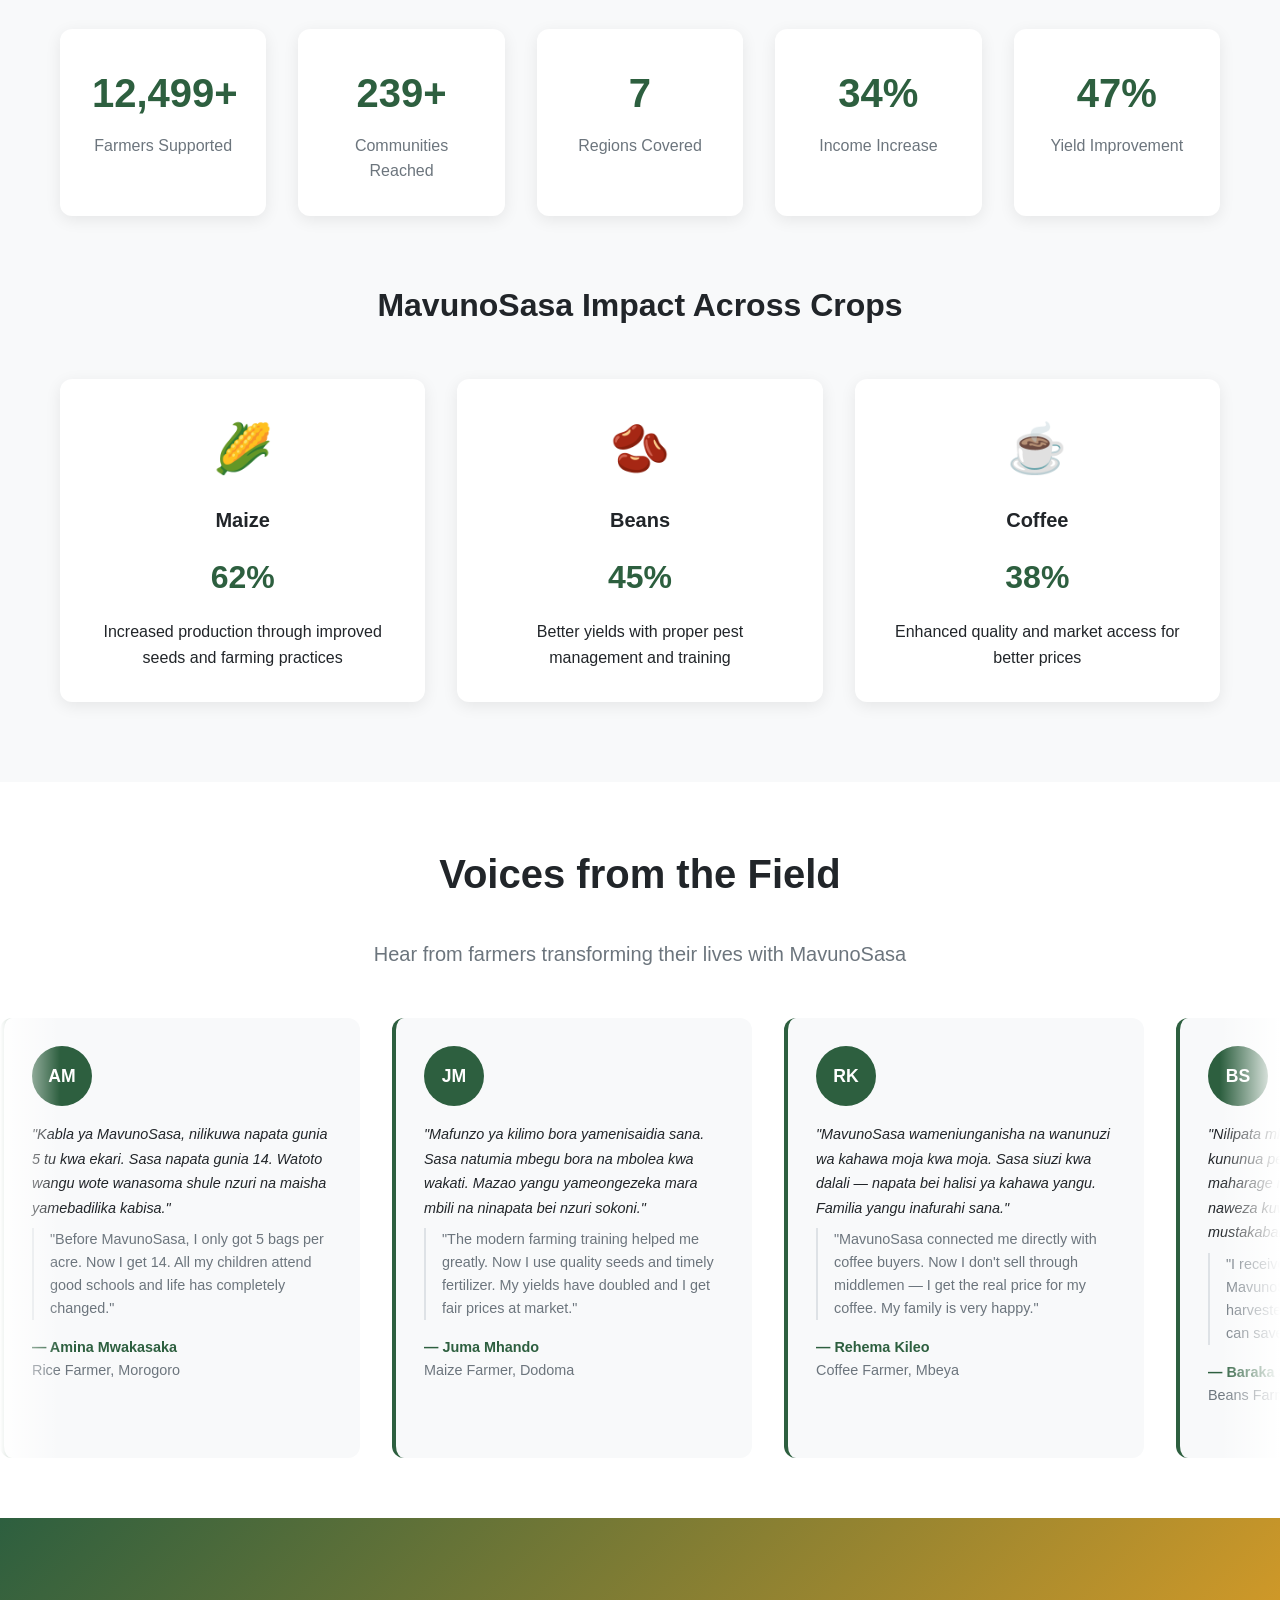
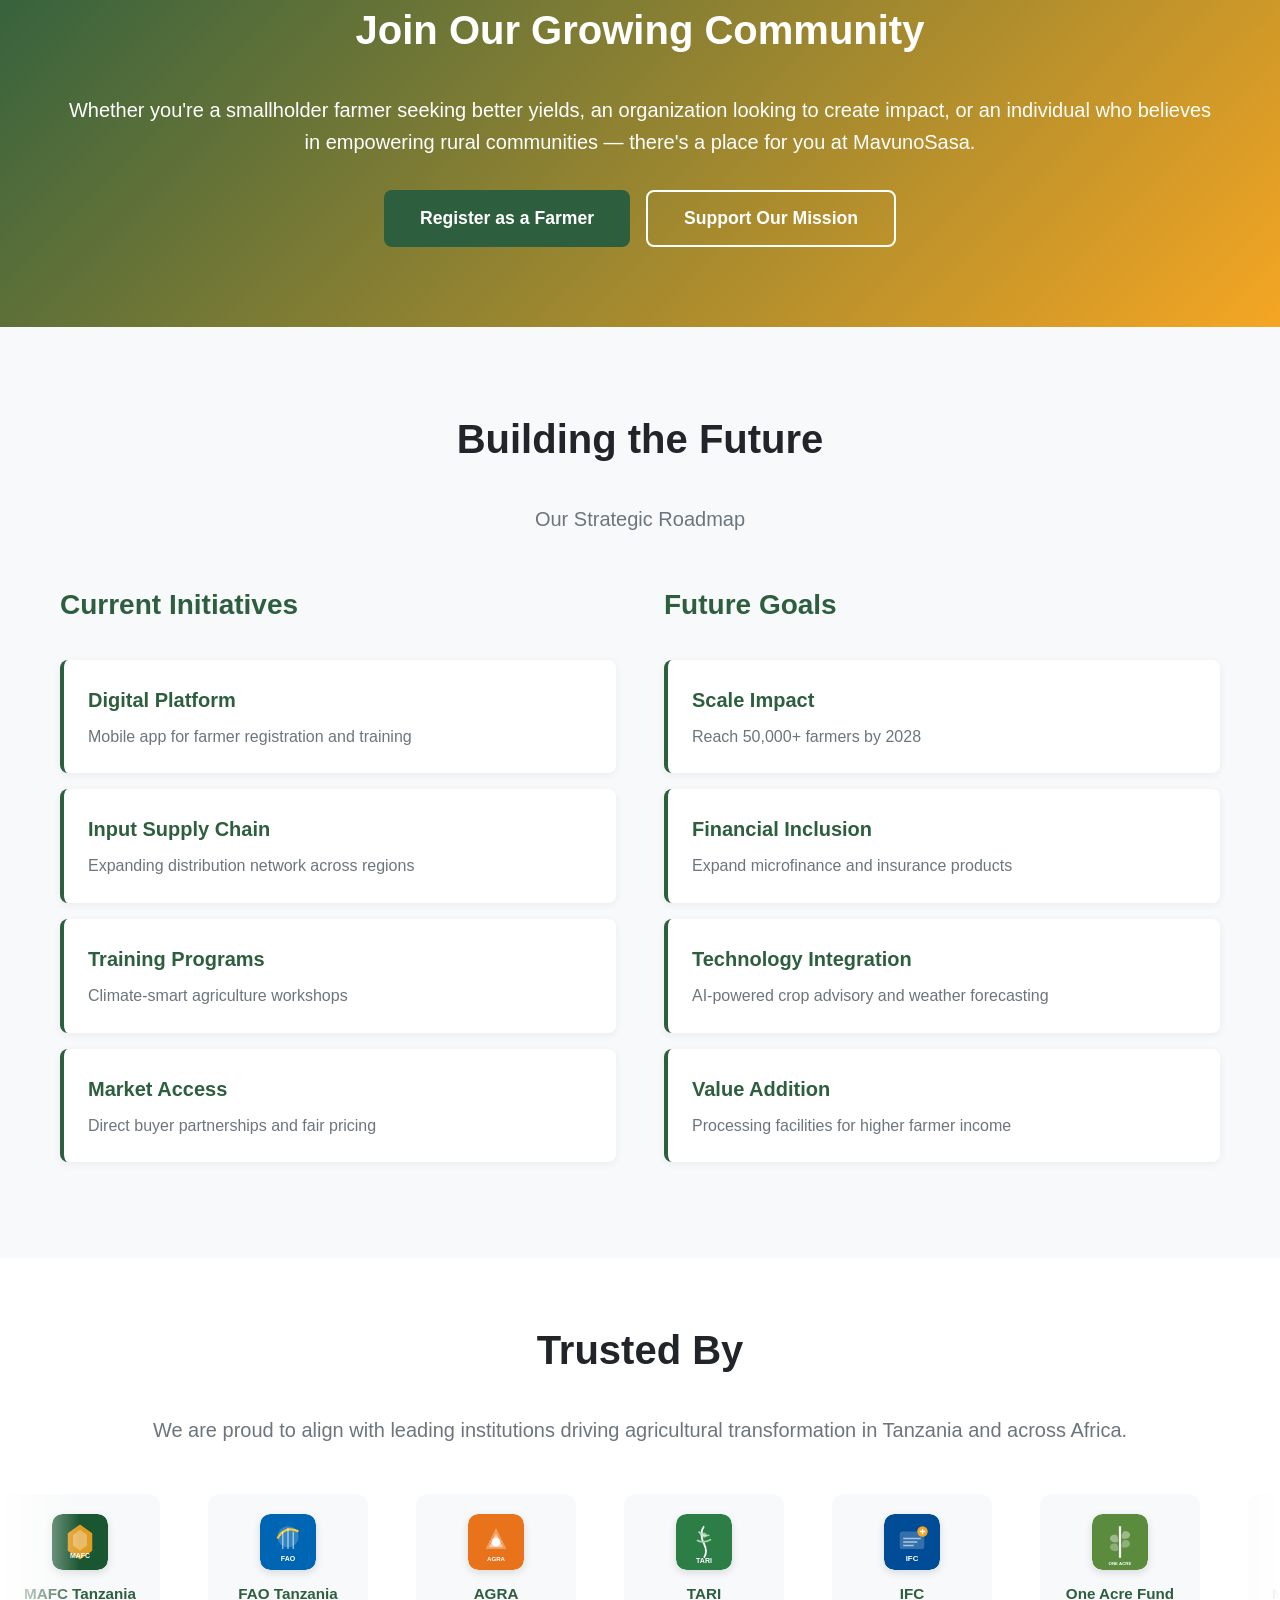
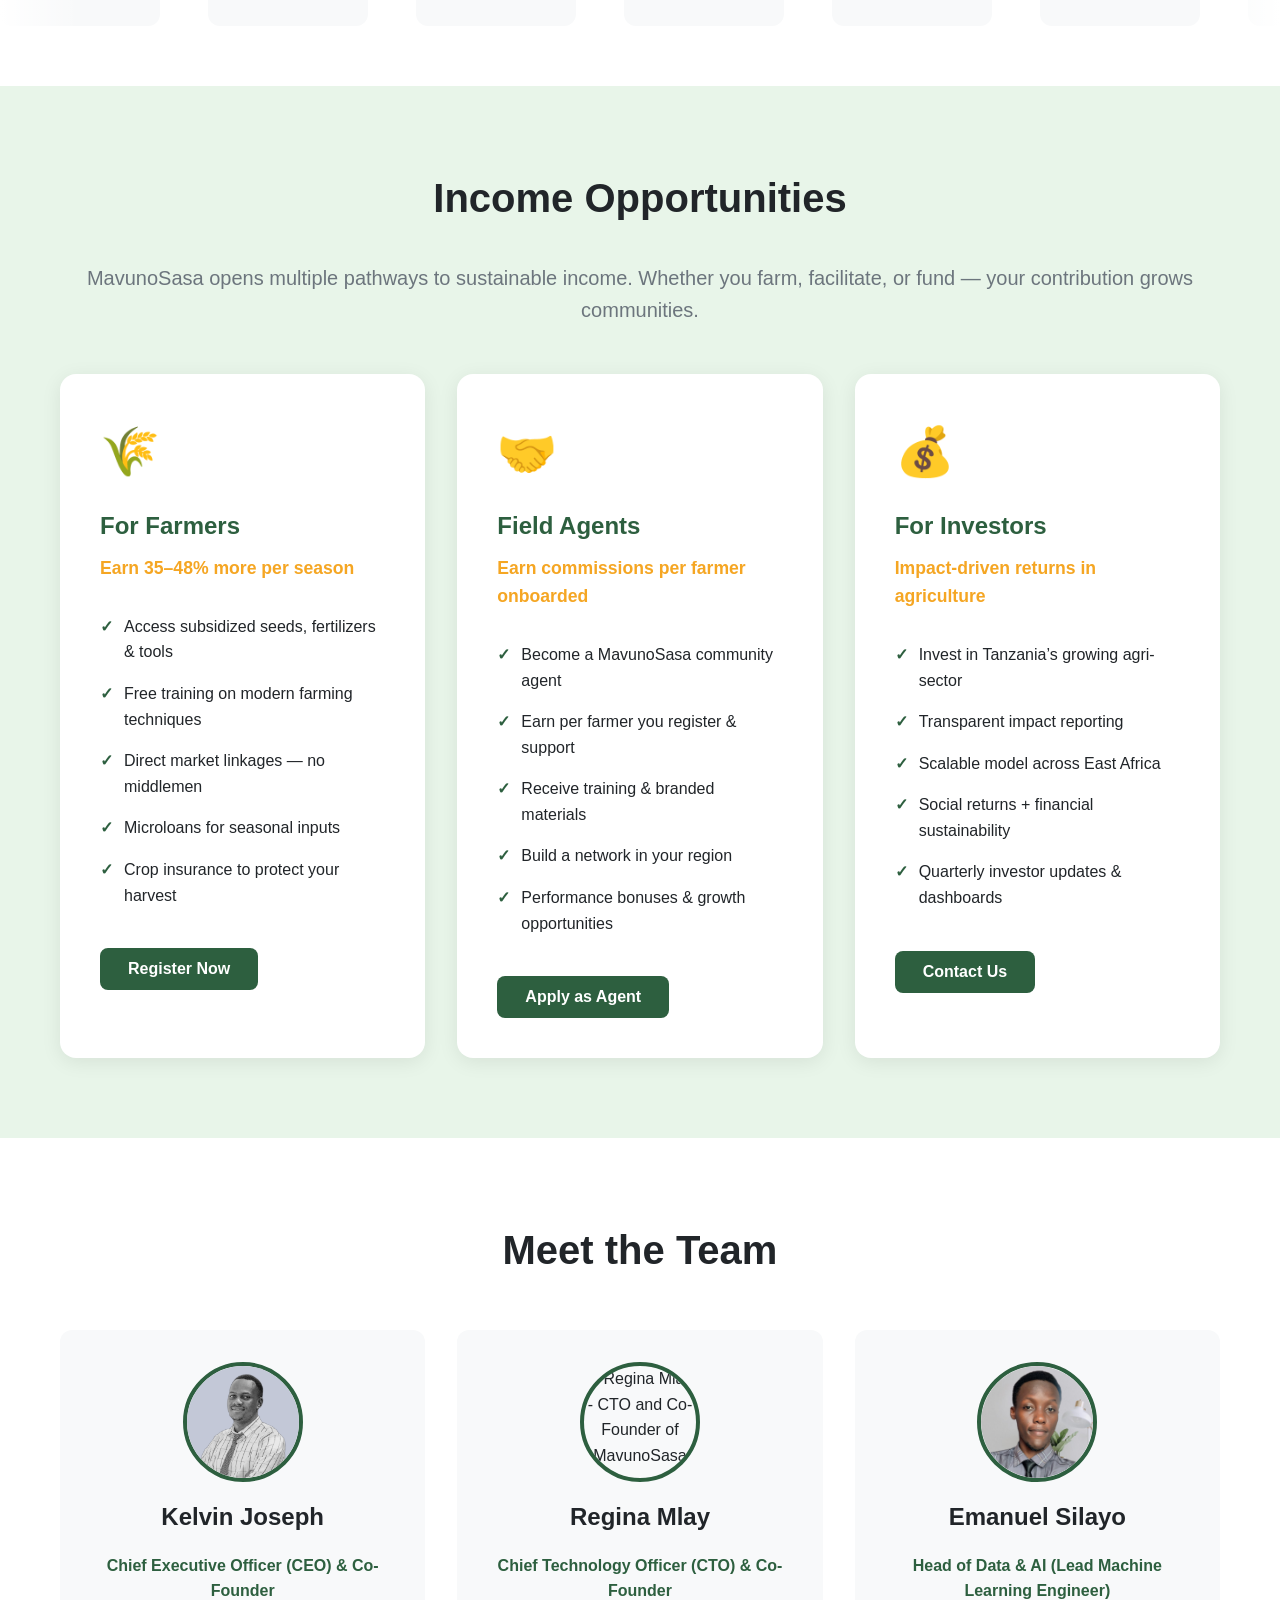
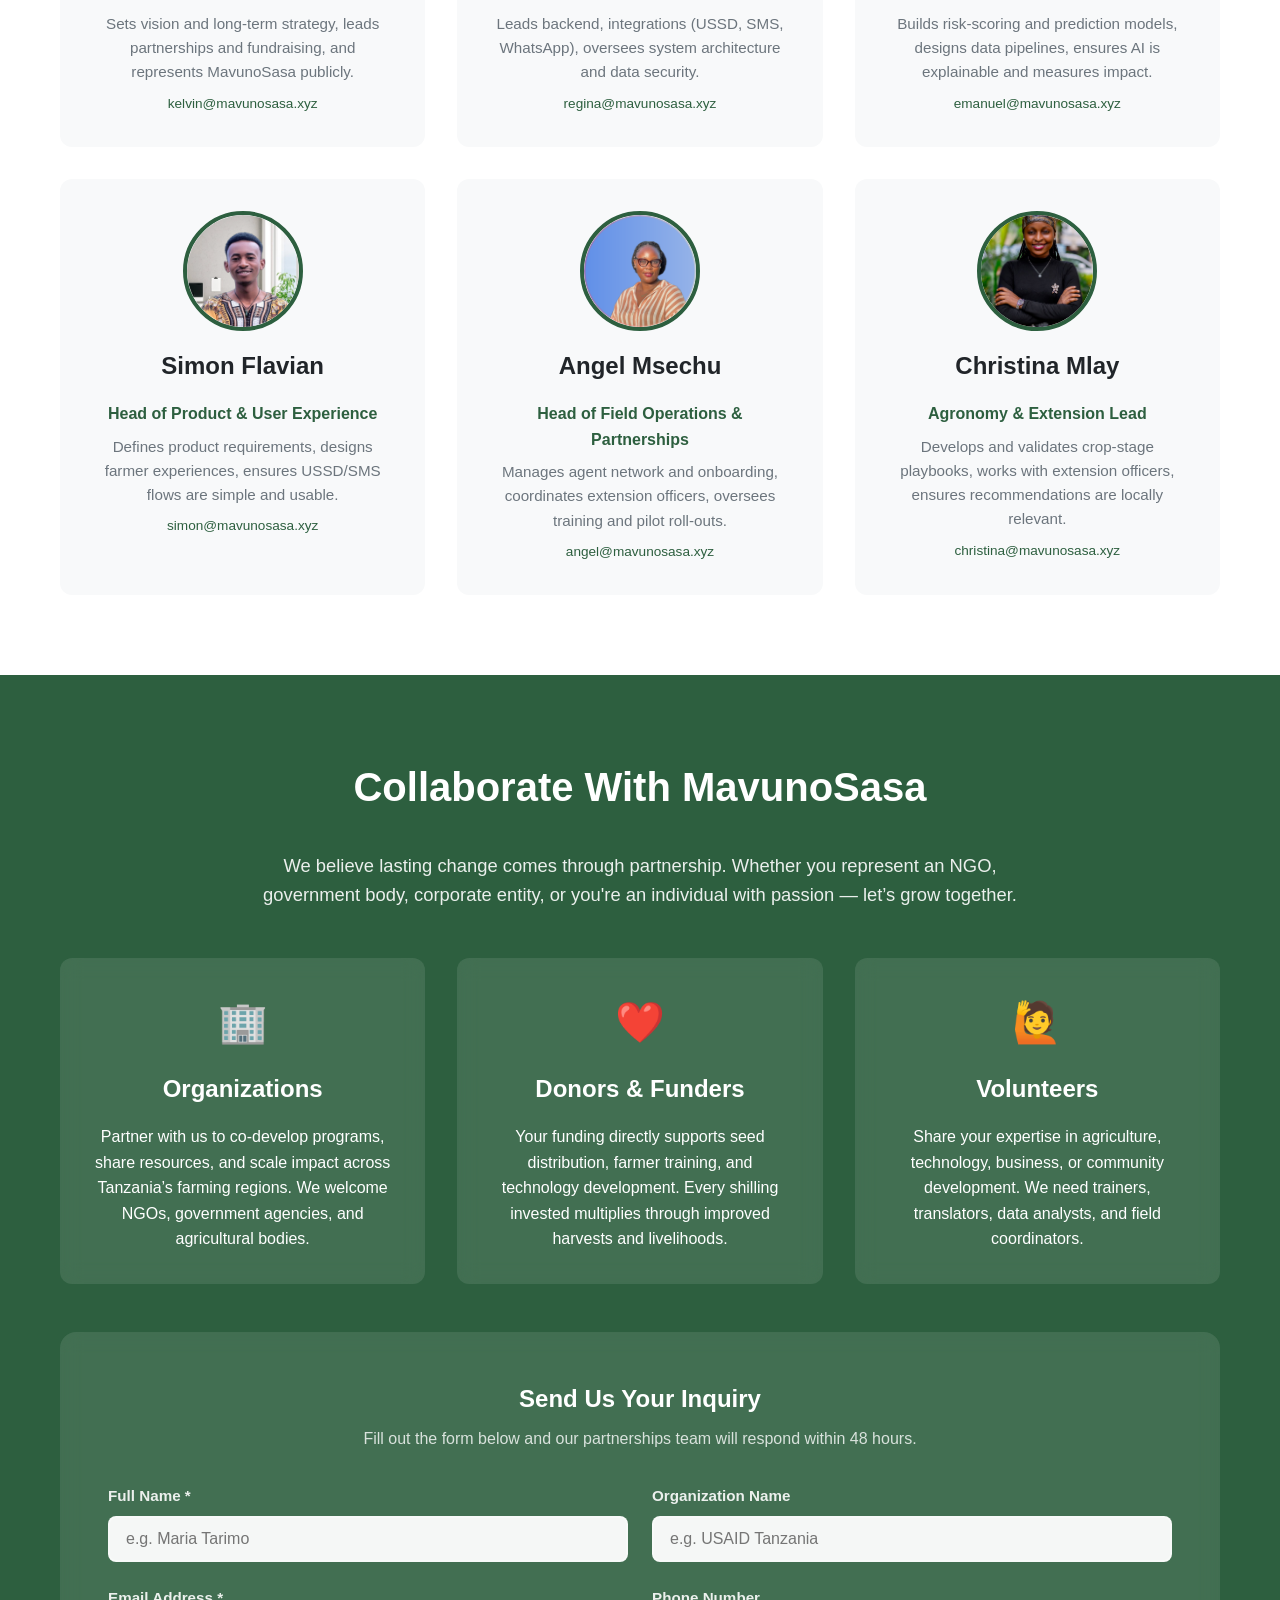
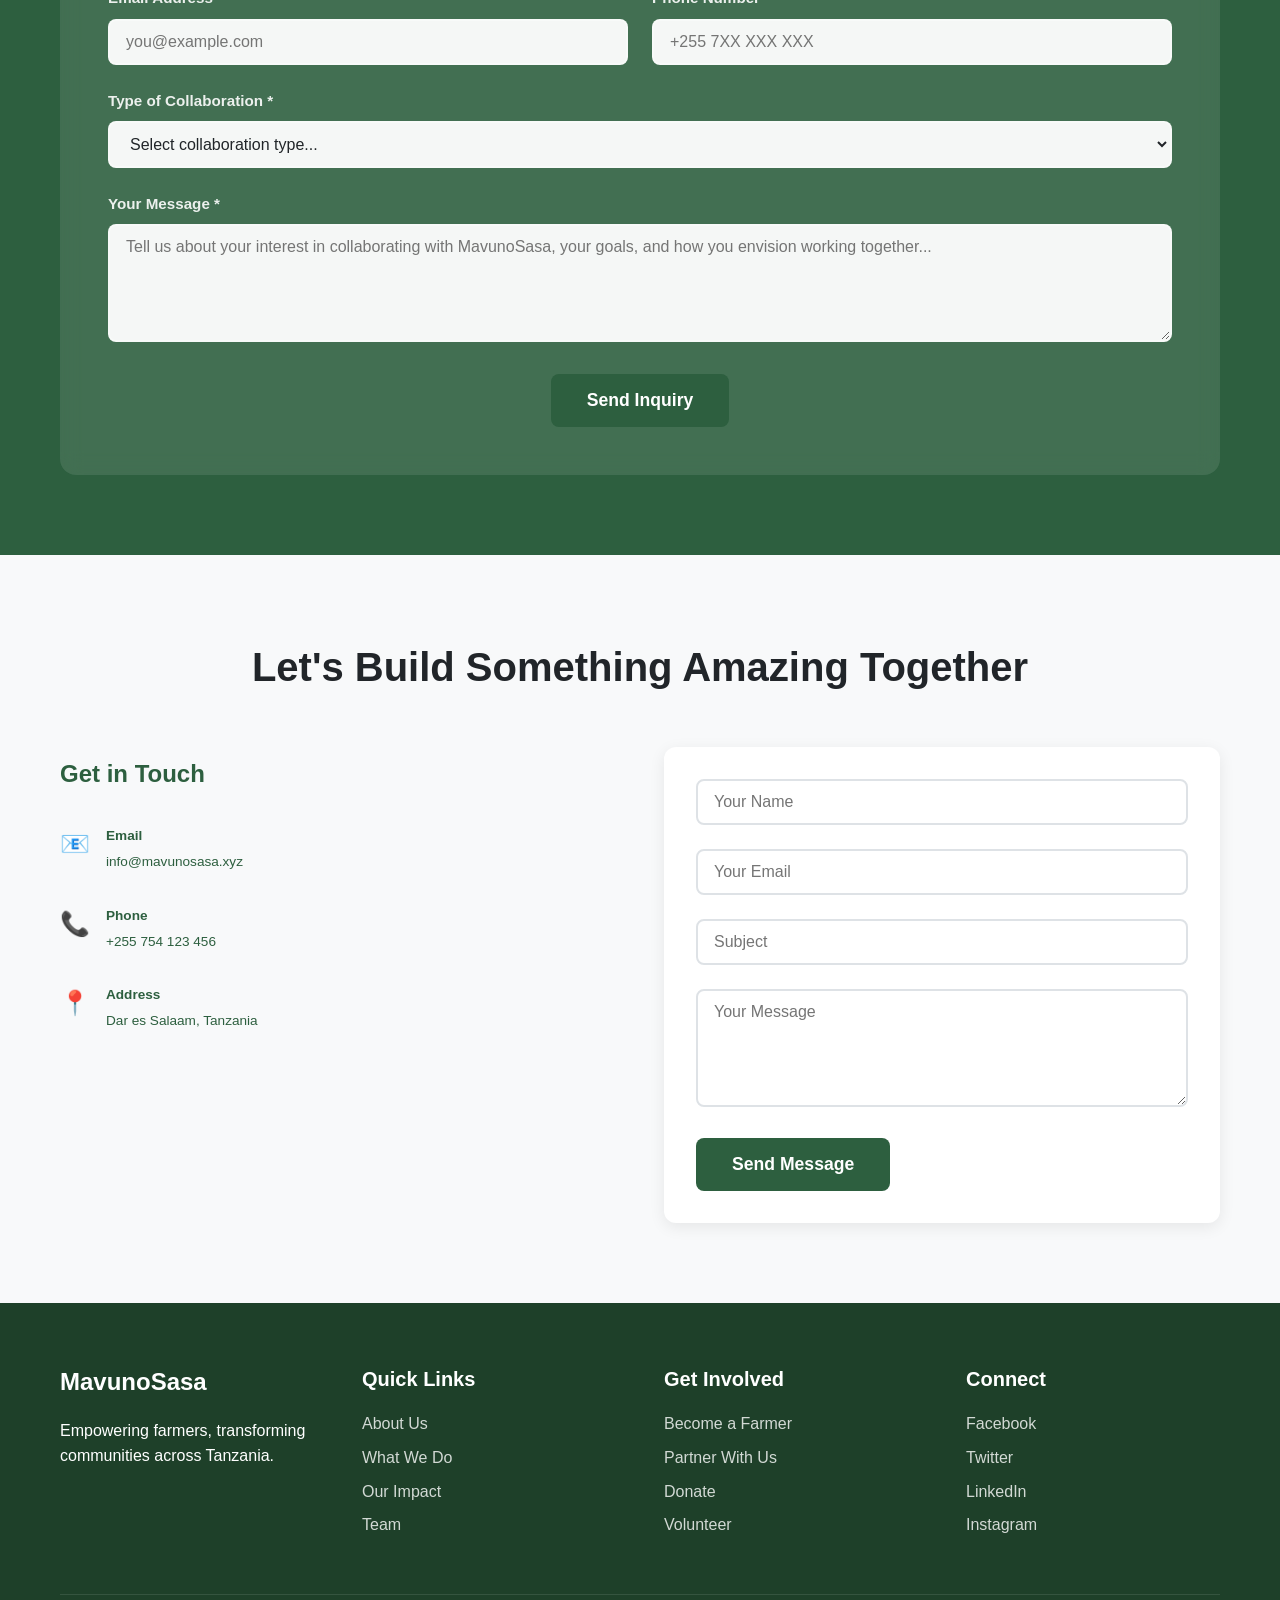
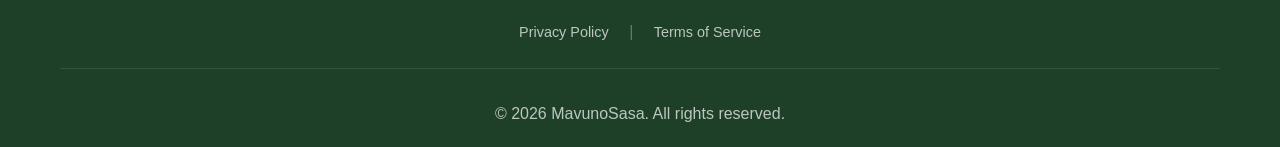
==== commit b5dede62: "chore: implement security improvements (anti-spam, CSP, email obfuscation)" ====
--- a/index.html
+++ b/index.html
@@ -3,6 +3,7 @@
 <head>
     <meta charset="UTF-8">
     <meta name="viewport" content="width=device-width, initial-scale=1.0">
+    <meta http-equiv="Content-Security-Policy" content="default-src 'self'; script-src 'self' 'unsafe-inline' https://us.i.posthog.com https://us-assets.i.posthog.com; connect-src 'self' https://us.i.posthog.com https://formsubmit.co; img-src 'self' data: https:; style-src 'self' 'unsafe-inline'; font-src 'self' data:;">
 
     <!-- Primary SEO -->
     <title>MavunoSasa | Empowering Smallholder Farmers in Tanzania — Inputs, Training & Market Access</title>
@@ -673,7 +674,7 @@
                     <h3>Kelvin Joseph</h3>
                     <p class="role">Chief Executive Officer (CEO) & Co-Founder</p>
                     <p class="bio">Sets vision and long-term strategy, leads partnerships and fundraising, and represents MavunoSasa publicly.</p>
-                    <p class="contact-info">kelvin@mavunosasa.xyz</p>
+                    <p class="contact-info">kelvin<span style="display:none">_</span>&#64;mavunosasa.xyz</p>
                 </div>
                 <div class="team-card">
                     <div class="team-avatar">
@@ -682,7 +683,7 @@
                     <h3>Regina Mlay</h3>
                     <p class="role">Chief Technology Officer (CTO) & Co-Founder</p>
                     <p class="bio">Leads backend, integrations (USSD, SMS, WhatsApp), oversees system architecture and data security.</p>
-                    <p class="contact-info">regina@mavunosasa.xyz</p>
+                    <p class="contact-info">regina<span style="display:none">_</span>&#64;mavunosasa.xyz</p>
                 </div>
                 <div class="team-card">
                     <div class="team-avatar">
@@ -691,7 +692,7 @@
                     <h3>Emanuel Silayo</h3>
                     <p class="role">Head of Data & AI (Lead Machine Learning Engineer)</p>
                     <p class="bio">Builds risk-scoring and prediction models, designs data pipelines, ensures AI is explainable and measures impact.</p>
-                    <p class="contact-info">emanuel@mavunosasa.xyz</p>
+                    <p class="contact-info">emanuel<span style="display:none">_</span>&#64;mavunosasa.xyz</p>
                 </div>
                 <div class="team-card">
                     <div class="team-avatar">
@@ -700,7 +701,7 @@
                     <h3>Simon Flavian</h3>
                     <p class="role">Head of Product & User Experience</p>
                     <p class="bio">Defines product requirements, designs farmer experiences, ensures USSD/SMS flows are simple and usable.</p>
-                    <p class="contact-info">simon@mavunosasa.xyz</p>
+                    <p class="contact-info">simon<span style="display:none">_</span>&#64;mavunosasa.xyz</p>
                 </div>
                 <div class="team-card">
                     <div class="team-avatar">
@@ -709,7 +710,7 @@
                     <h3>Angel Msechu</h3>
                     <p class="role">Head of Field Operations & Partnerships</p>
                     <p class="bio">Manages agent network and onboarding, coordinates extension officers, oversees training and pilot roll-outs.</p>
-                    <p class="contact-info">angel@mavunosasa.xyz</p>
+                    <p class="contact-info">angel<span style="display:none">_</span>&#64;mavunosasa.xyz</p>
                 </div>
                 <div class="team-card">
                     <div class="team-avatar">
@@ -718,7 +719,7 @@
                     <h3>Christina Mlay</h3>
                     <p class="role">Agronomy & Extension Lead</p>
                     <p class="bio">Develops and validates crop-stage playbooks, works with extension officers, ensures recommendations are locally relevant.</p>
-                    <p class="contact-info">christina@mavunosasa.xyz</p>
+                    <p class="contact-info">christina<span style="display:none">_</span>&#64;mavunosasa.xyz</p>
                 </div>
             </div>
         </div>
@@ -750,9 +751,9 @@
             <div class="collaborate-form-wrapper">
                 <h3>Send Us Your Inquiry</h3>
                 <p>Fill out the form below and our partnerships team will respond within 48 hours.</p>
-                <form class="collaborate-form" id="collaborateForm" action="https://formsubmit.co/mentoratanzania@gmail.com" method="POST">
+                <form class="collaborate-form" id="collaborateForm" method="POST">
                     <input type="hidden" name="_subject" value="MavunoSasa Collaboration Inquiry">
-                    <input type="hidden" name="_captcha" value="false">
+                    <input type="text" name="_honey" style="display:none">
                     <input type="hidden" name="_template" value="table">
                     <input type="hidden" name="_next" id="collabFormNextUrl">
                     <div class="form-row">
@@ -809,7 +810,7 @@
                         <span class="icon">📧</span>
                         <div>
                             <p class="label">Email</p>
-                            <p>info@mavunosasa.xyz</p>
+                            <p>info<span style="display:none">_</span>&#64;mavunosasa.xyz</p>
                         </div>
                     </div>
                     <div class="contact-item">
@@ -828,9 +829,9 @@
                     </div>
                 </div>
 
-                <form class="contact-form" id="contactForm" action="https://formsubmit.co/mentoratanzania@gmail.com" method="POST">
+                <form class="contact-form" id="contactForm" method="POST">
                     <input type="hidden" name="_subject" value="New MavunoSasa Website Message">
-                    <input type="hidden" name="_captcha" value="false">
+                    <input type="text" name="_honey" style="display:none">
                     <input type="hidden" name="_template" value="table">
                     <input type="hidden" name="_next" id="formNextUrl">
                     <div class="form-group">
@@ -923,9 +924,9 @@
             </div>
             <div class="modal-body">
                 <p class="modal-description">Join 12,500+ farmers across Tanzania already benefiting from quality inputs, free training, market access, and financial support. Registration is free and takes under 2 minutes.</p>
-                <form class="modal-form" id="farmerForm" action="https://formsubmit.co/mentoratanzania@gmail.com" method="POST">
+                <form class="modal-form" id="farmerForm" method="POST">
                     <input type="hidden" name="_subject" value="New Farmer Registration - MavunoSasa">
-                    <input type="hidden" name="_captcha" value="false">
+                    <input type="text" name="_honey" style="display:none">
                     <input type="hidden" name="_template" value="table">
                     <input type="hidden" name="_next" id="farmerFormNextUrl">
                     <div class="form-row">
@@ -1008,9 +1009,9 @@
             </div>
             <div class="modal-body">
                 <p class="modal-description">Become a MavunoSasa community agent. Help farmers in your area access inputs, training, and markets while earning commissions and building your career in agriculture.</p>
-                <form class="modal-form" id="agentForm" action="https://formsubmit.co/mentoratanzania@gmail.com" method="POST">
+                <form class="modal-form" id="agentForm" method="POST">
                     <input type="hidden" name="_subject" value="New Agent Application - MavunoSasa">
-                    <input type="hidden" name="_captcha" value="false">
+                    <input type="text" name="_honey" style="display:none">
                     <input type="hidden" name="_template" value="table">
                     <input type="hidden" name="_next" id="agentFormNextUrl">
                     <div class="form-row">
@@ -1064,9 +1065,9 @@
             </div>
             <div class="modal-body">
                 <p class="modal-description">Whether you want to donate, volunteer your skills, partner as an organization, or help spread the word — fill out the form below and our team will follow up with next steps tailored to you.</p>
-                <form class="modal-form" id="supportForm" action="https://formsubmit.co/mentoratanzania@gmail.com" method="POST">
+                <form class="modal-form" id="supportForm" method="POST">
                     <input type="hidden" name="_subject" value="Support Our Mission - MavunoSasa">
-                    <input type="hidden" name="_captcha" value="false">
+                    <input type="text" name="_honey" style="display:none">
                     <input type="hidden" name="_template" value="table">
                     <input type="hidden" name="_next" id="supportFormNextUrl">
                     <div class="form-group">
@@ -1119,9 +1120,9 @@
             </div>
             <div class="modal-body">
                 <p class="modal-description">Interested in investing in MavunoSasa or exploring a strategic partnership? Fill out the form below and our CEO, Kelvin Joseph, will personally review your inquiry and respond within 48 hours.</p>
-                <form class="modal-form" id="investorForm" action="https://formsubmit.co/mentoratanzania@gmail.com" method="POST">
+                <form class="modal-form" id="investorForm" method="POST">
                     <input type="hidden" name="_subject" value="Investment/Partnership Inquiry - MavunoSasa">
-                    <input type="hidden" name="_captcha" value="false">
+                    <input type="text" name="_honey" style="display:none">
                     <input type="hidden" name="_template" value="table">
                     <input type="hidden" name="_next" id="investorFormNextUrl">
                     <div class="form-row">
--- a/styles.css
+++ b/styles.css
@@ -305,6 +305,7 @@
     font-weight: 800;
     color: var(--primary-green);
     font-family: 'Sora', sans-serif;
+    text-decoration: none;
 }
 
 .nav-links {
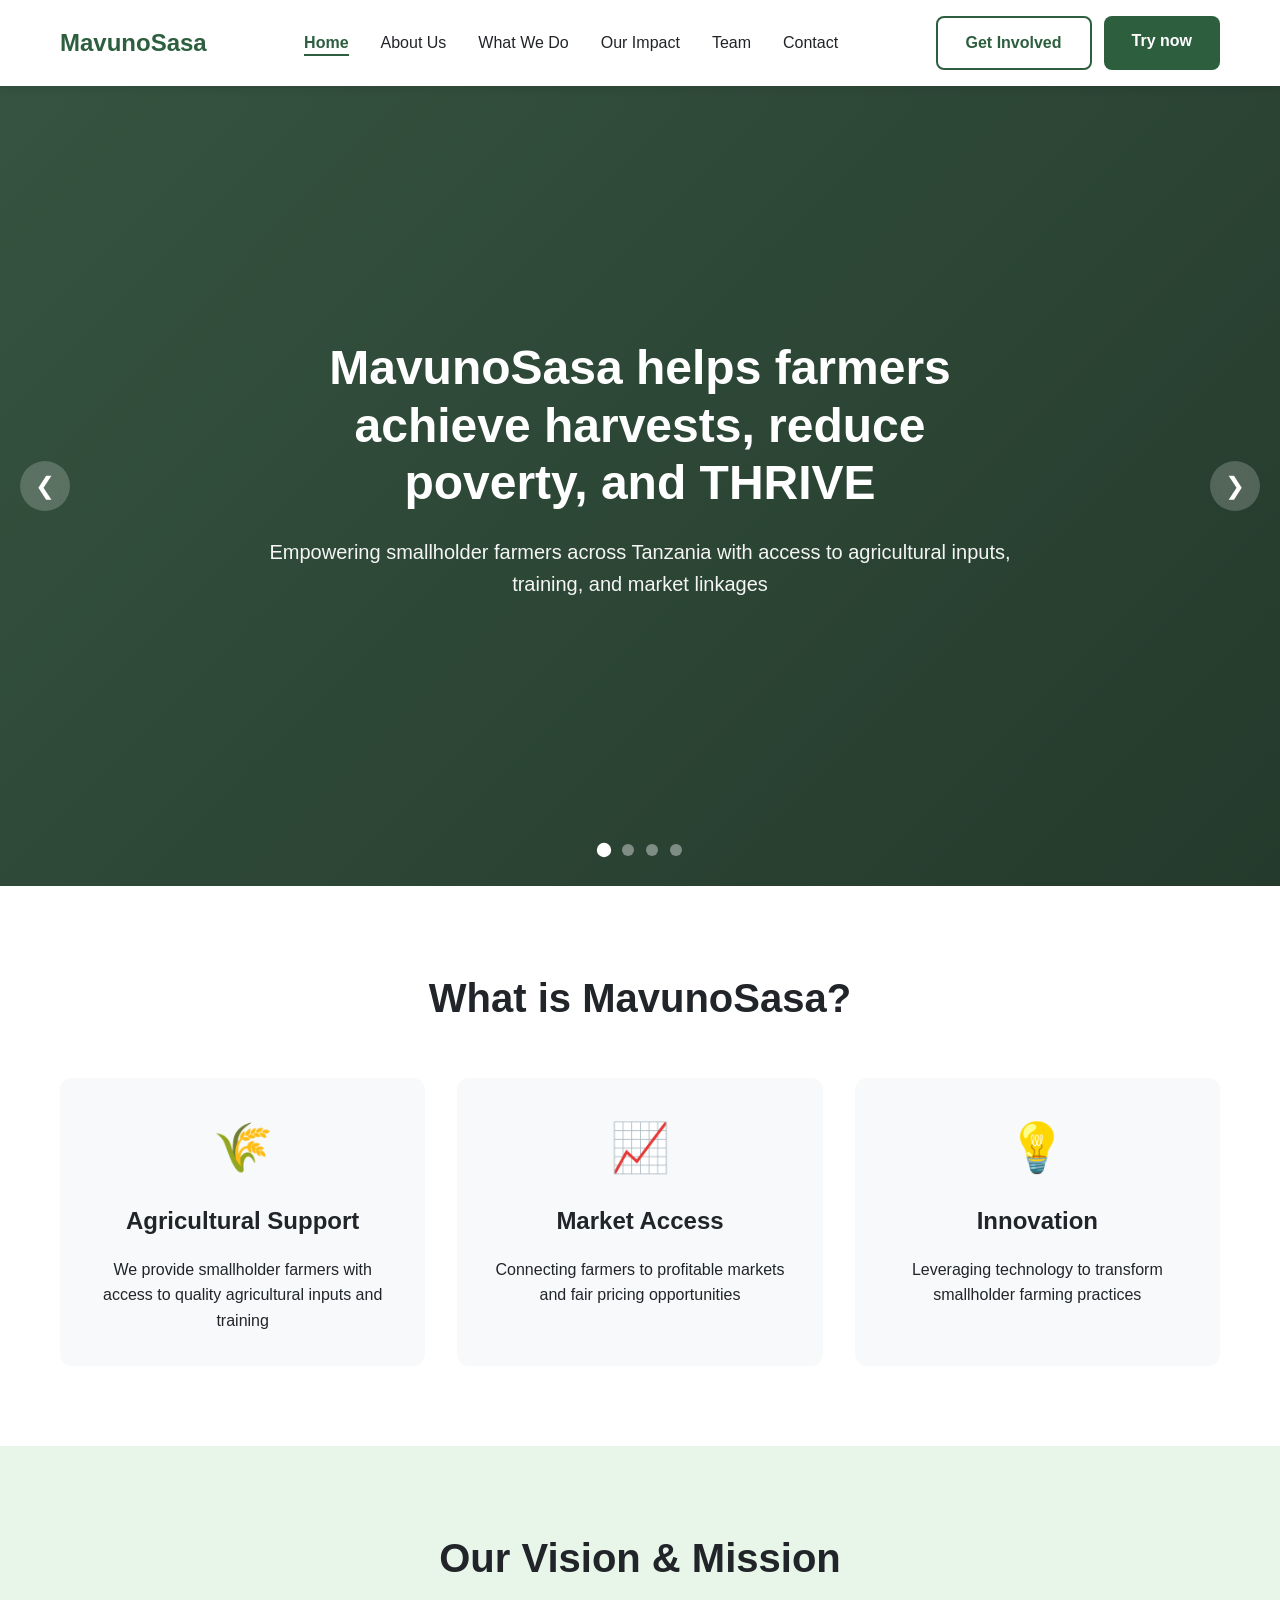
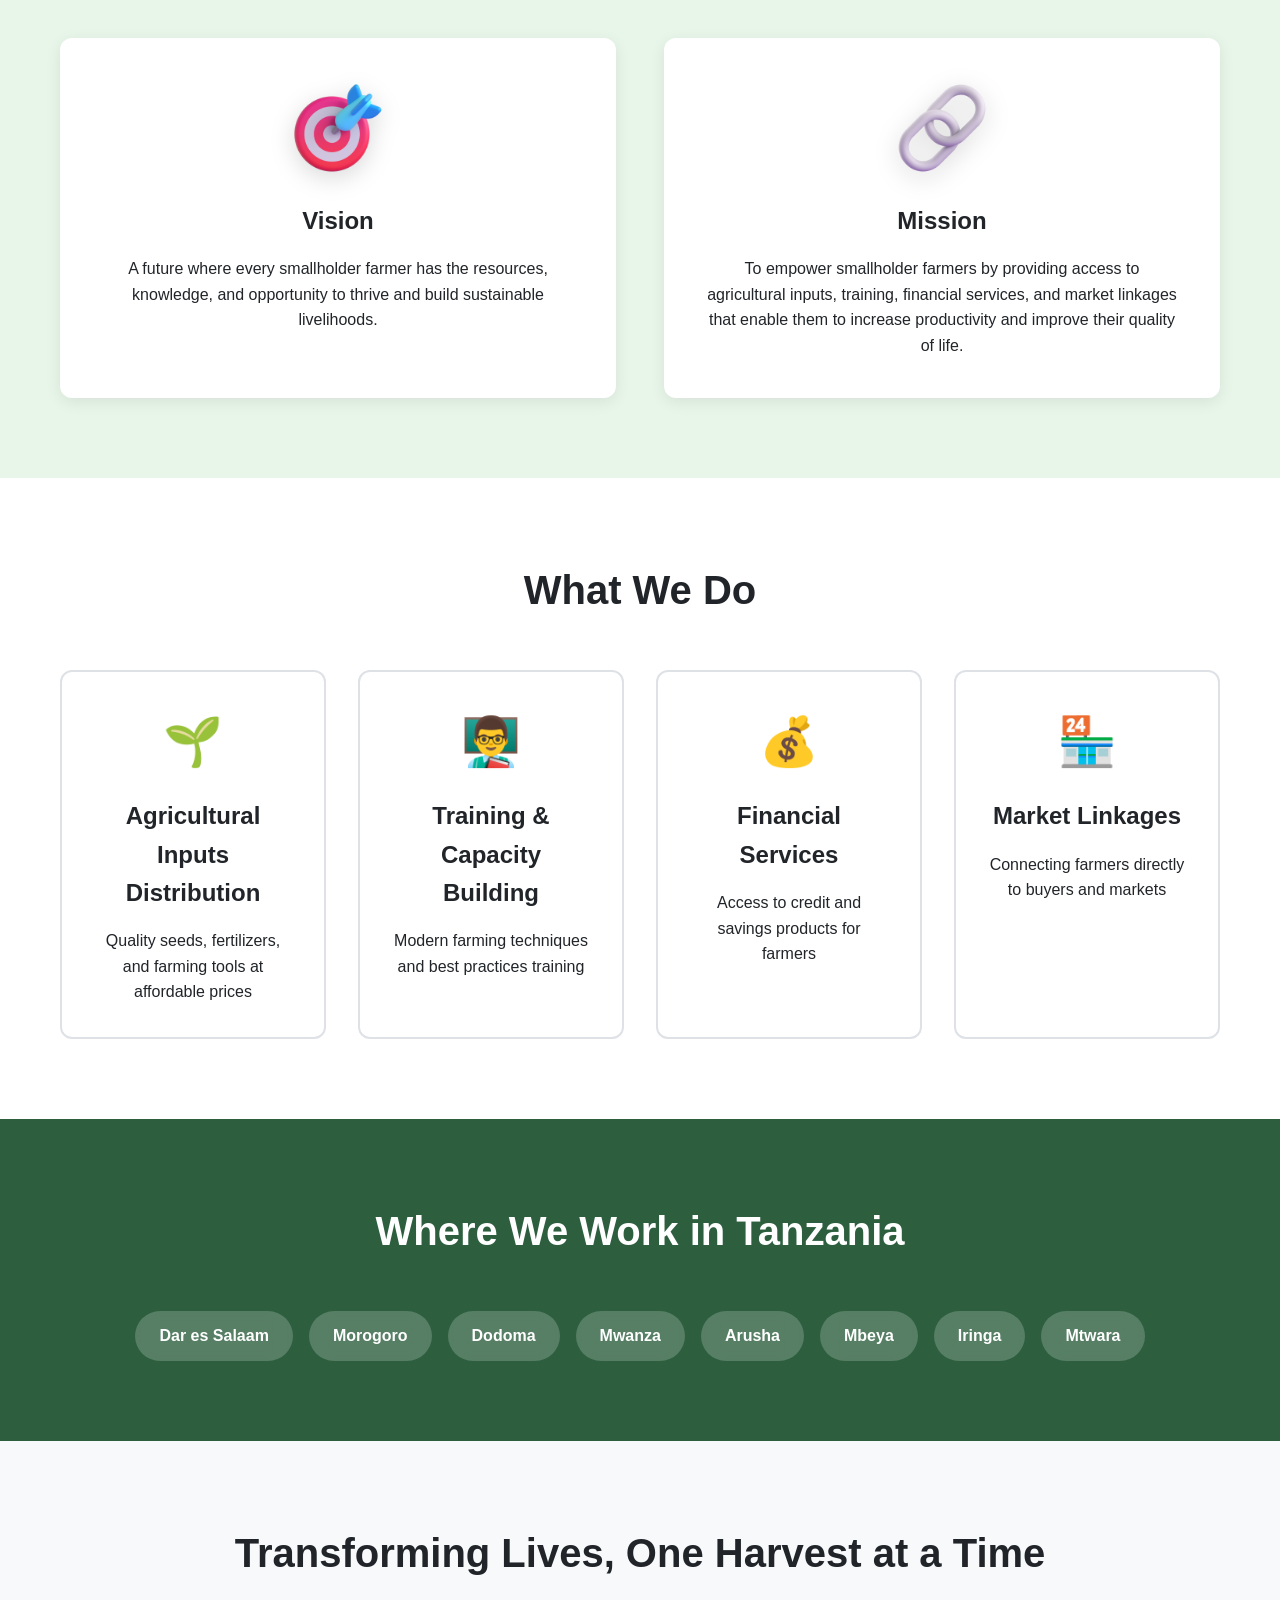
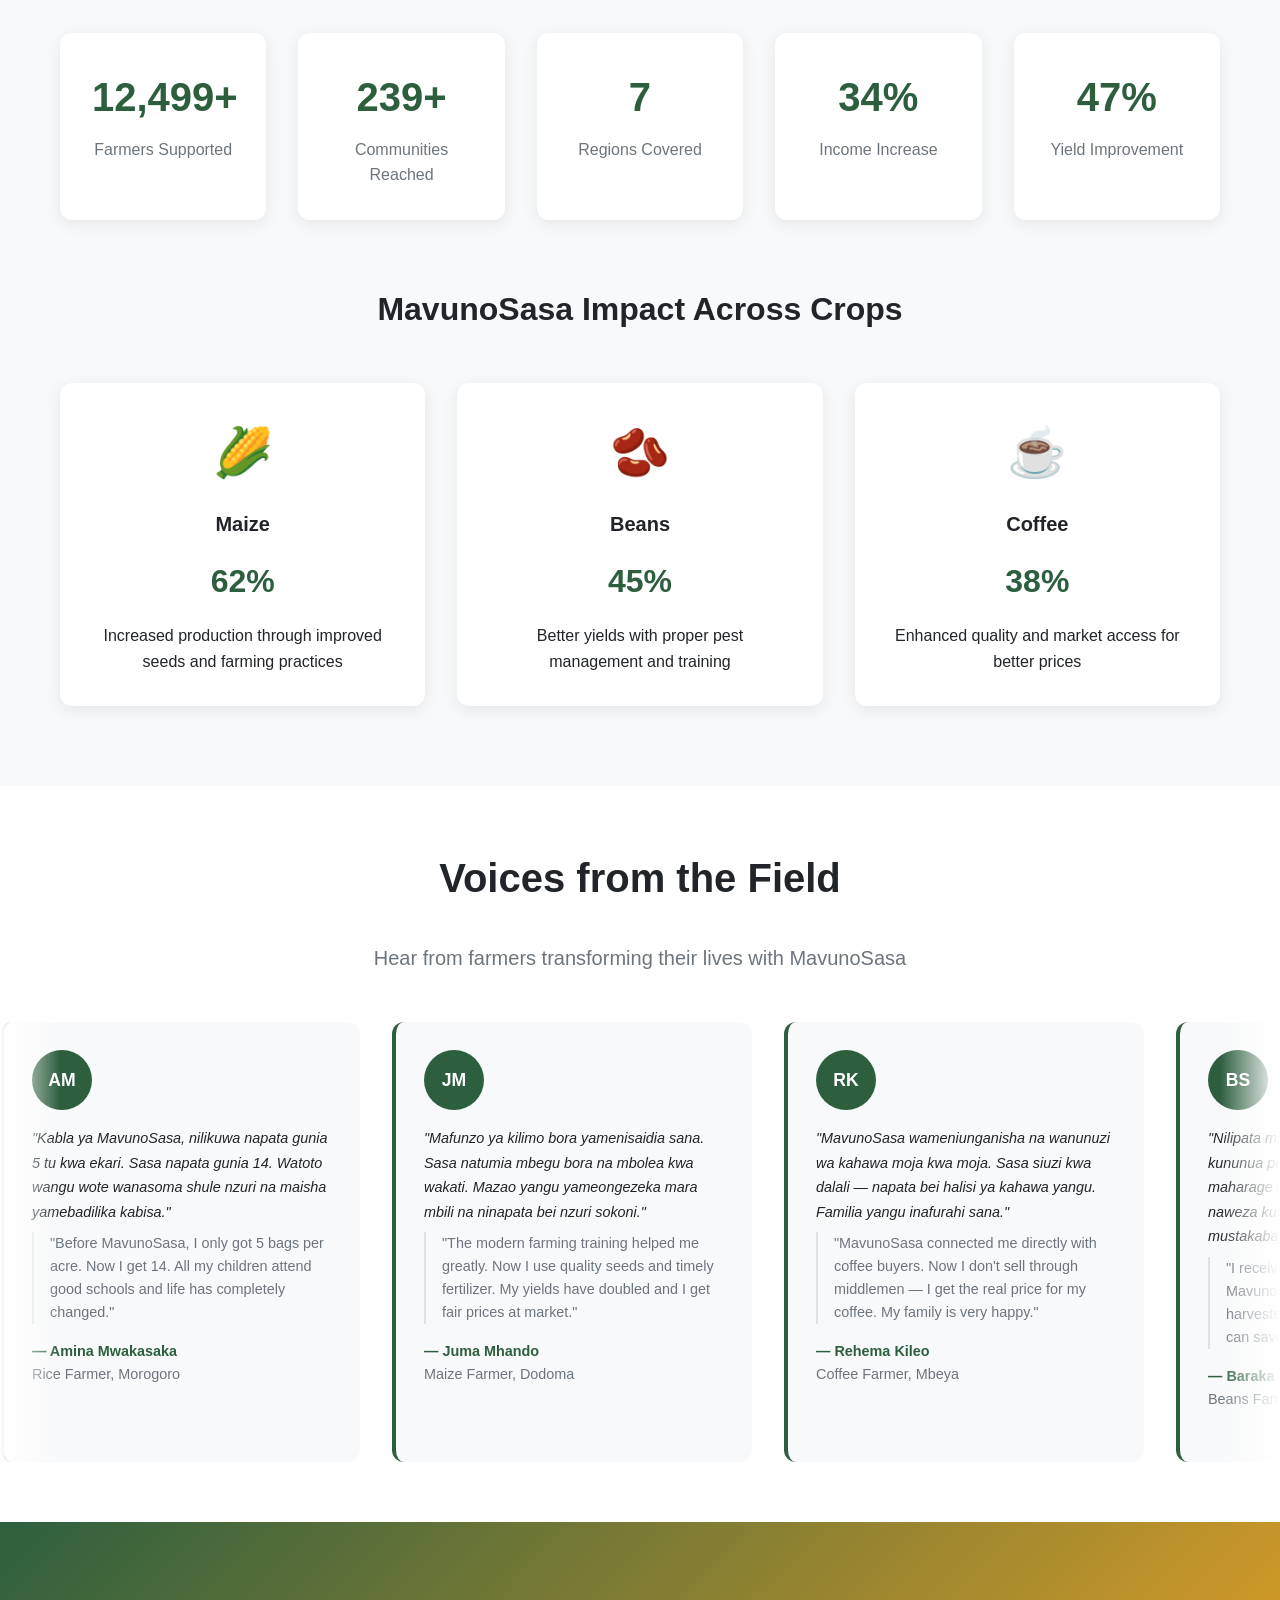
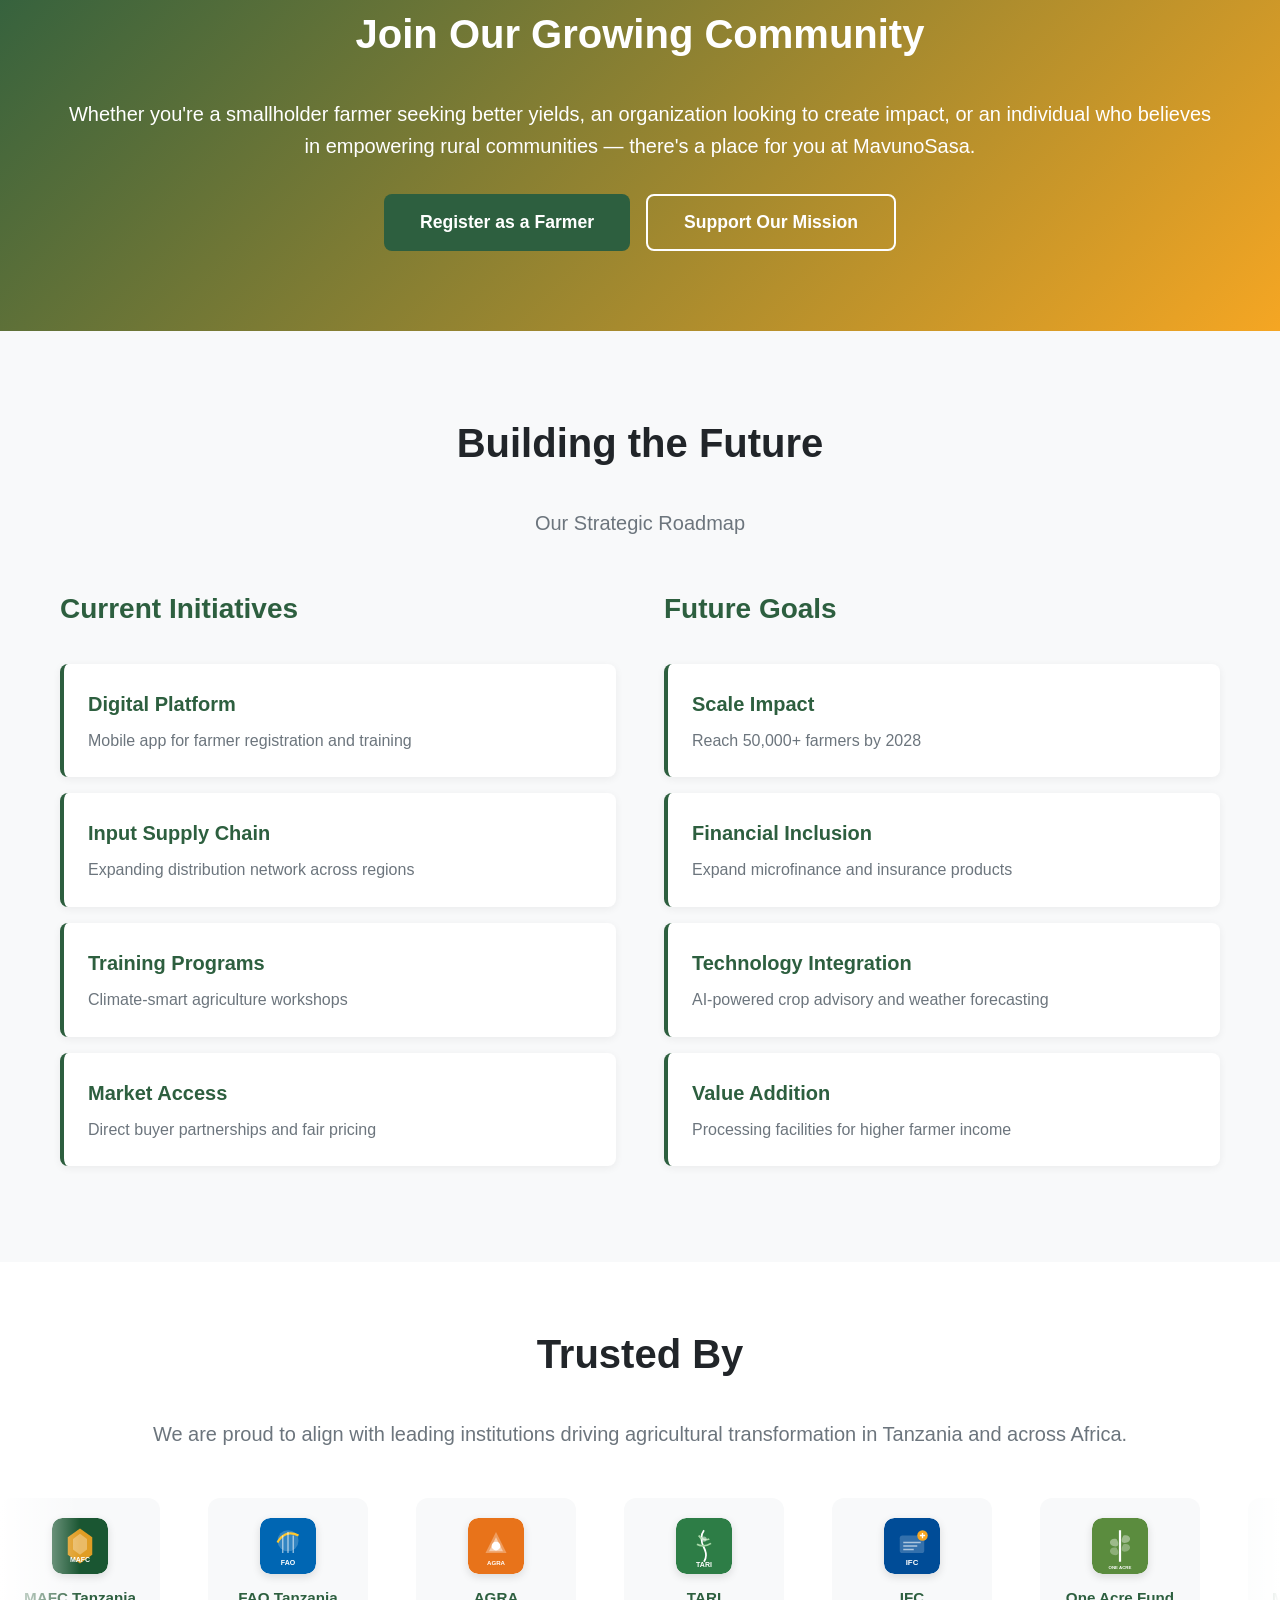
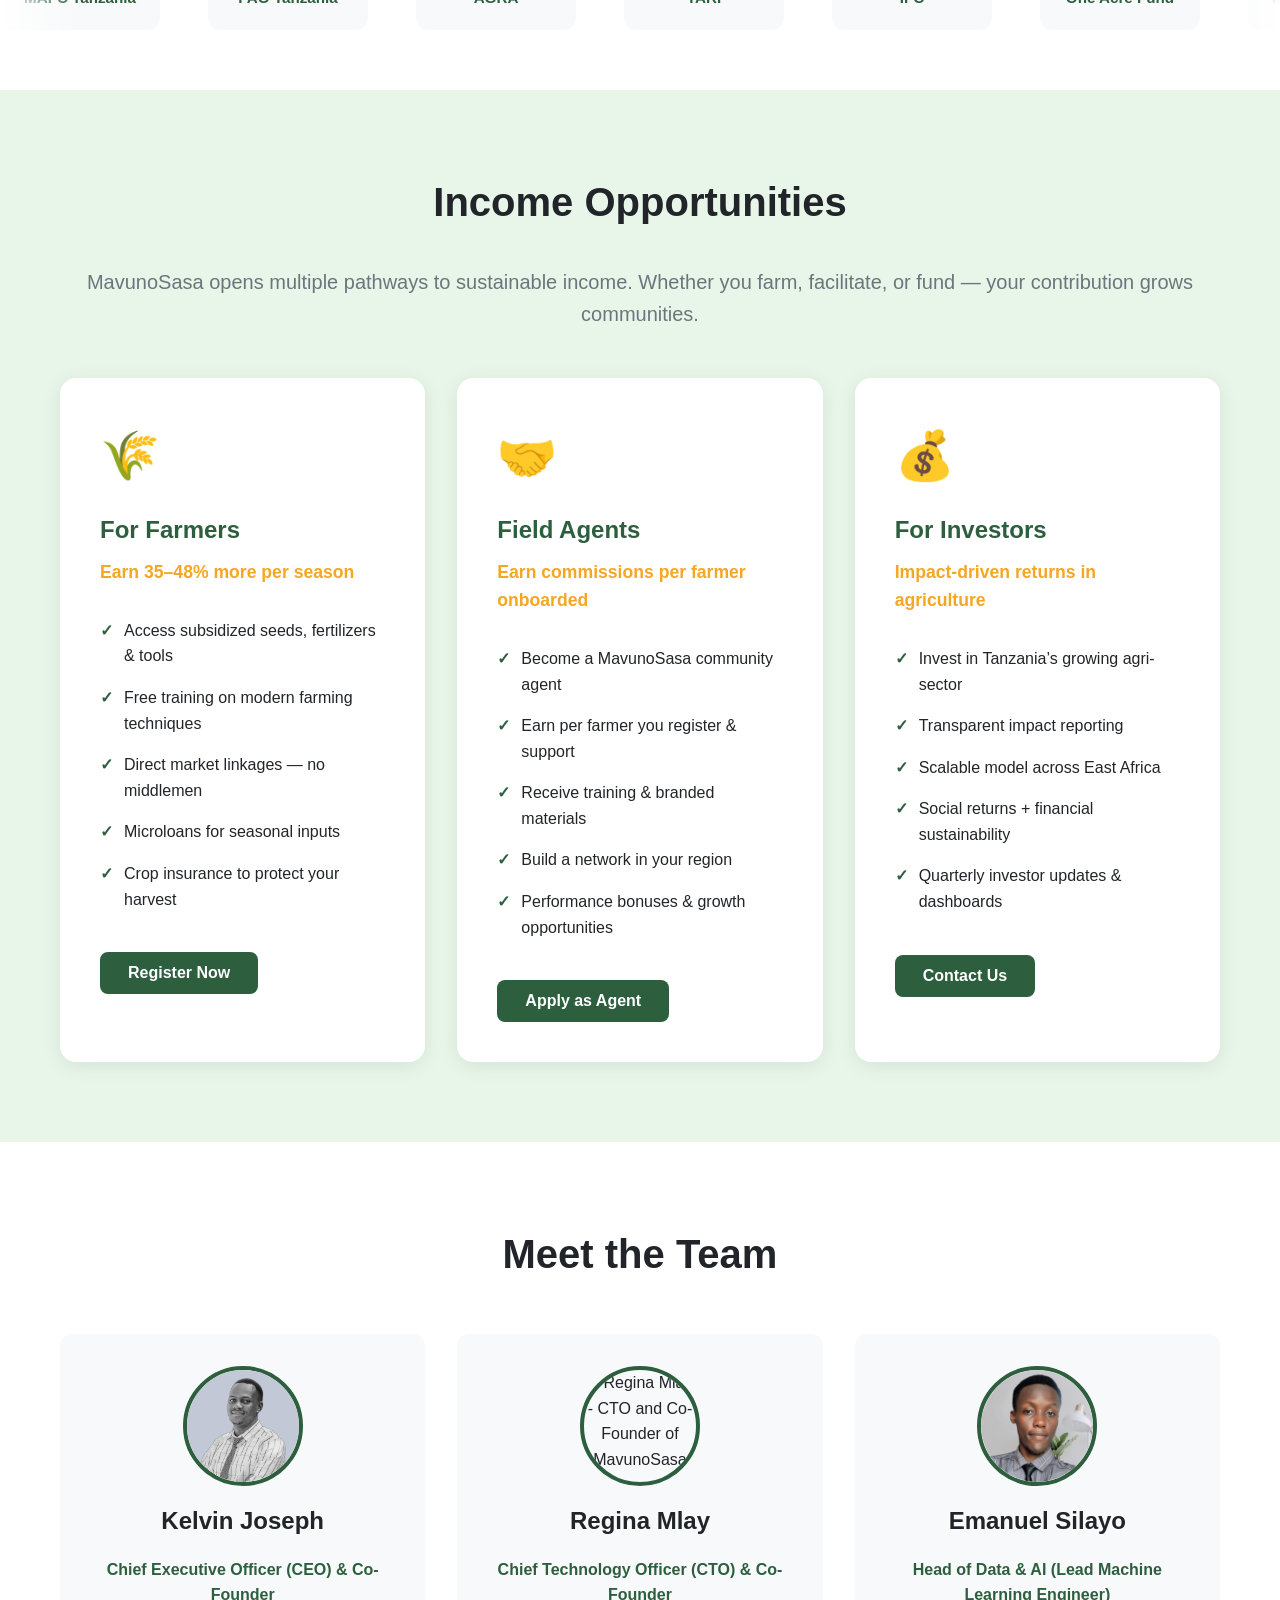
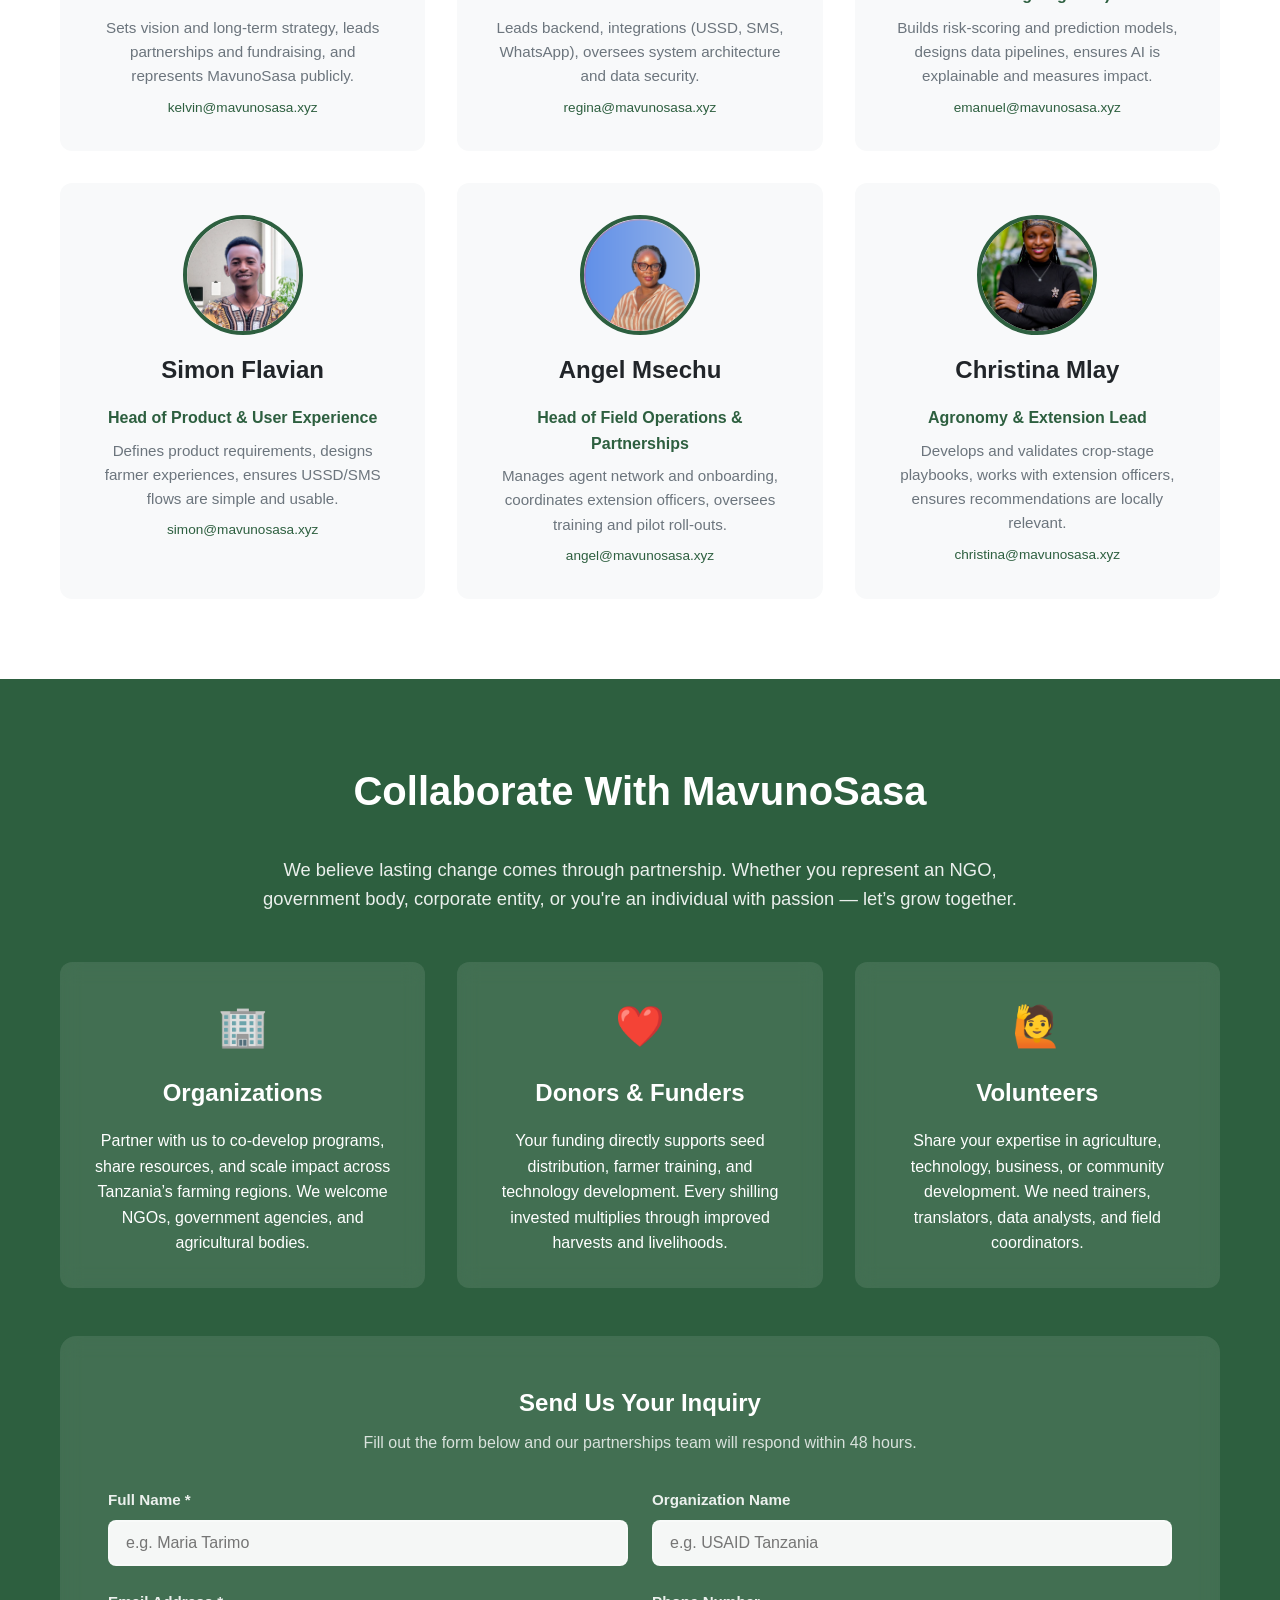
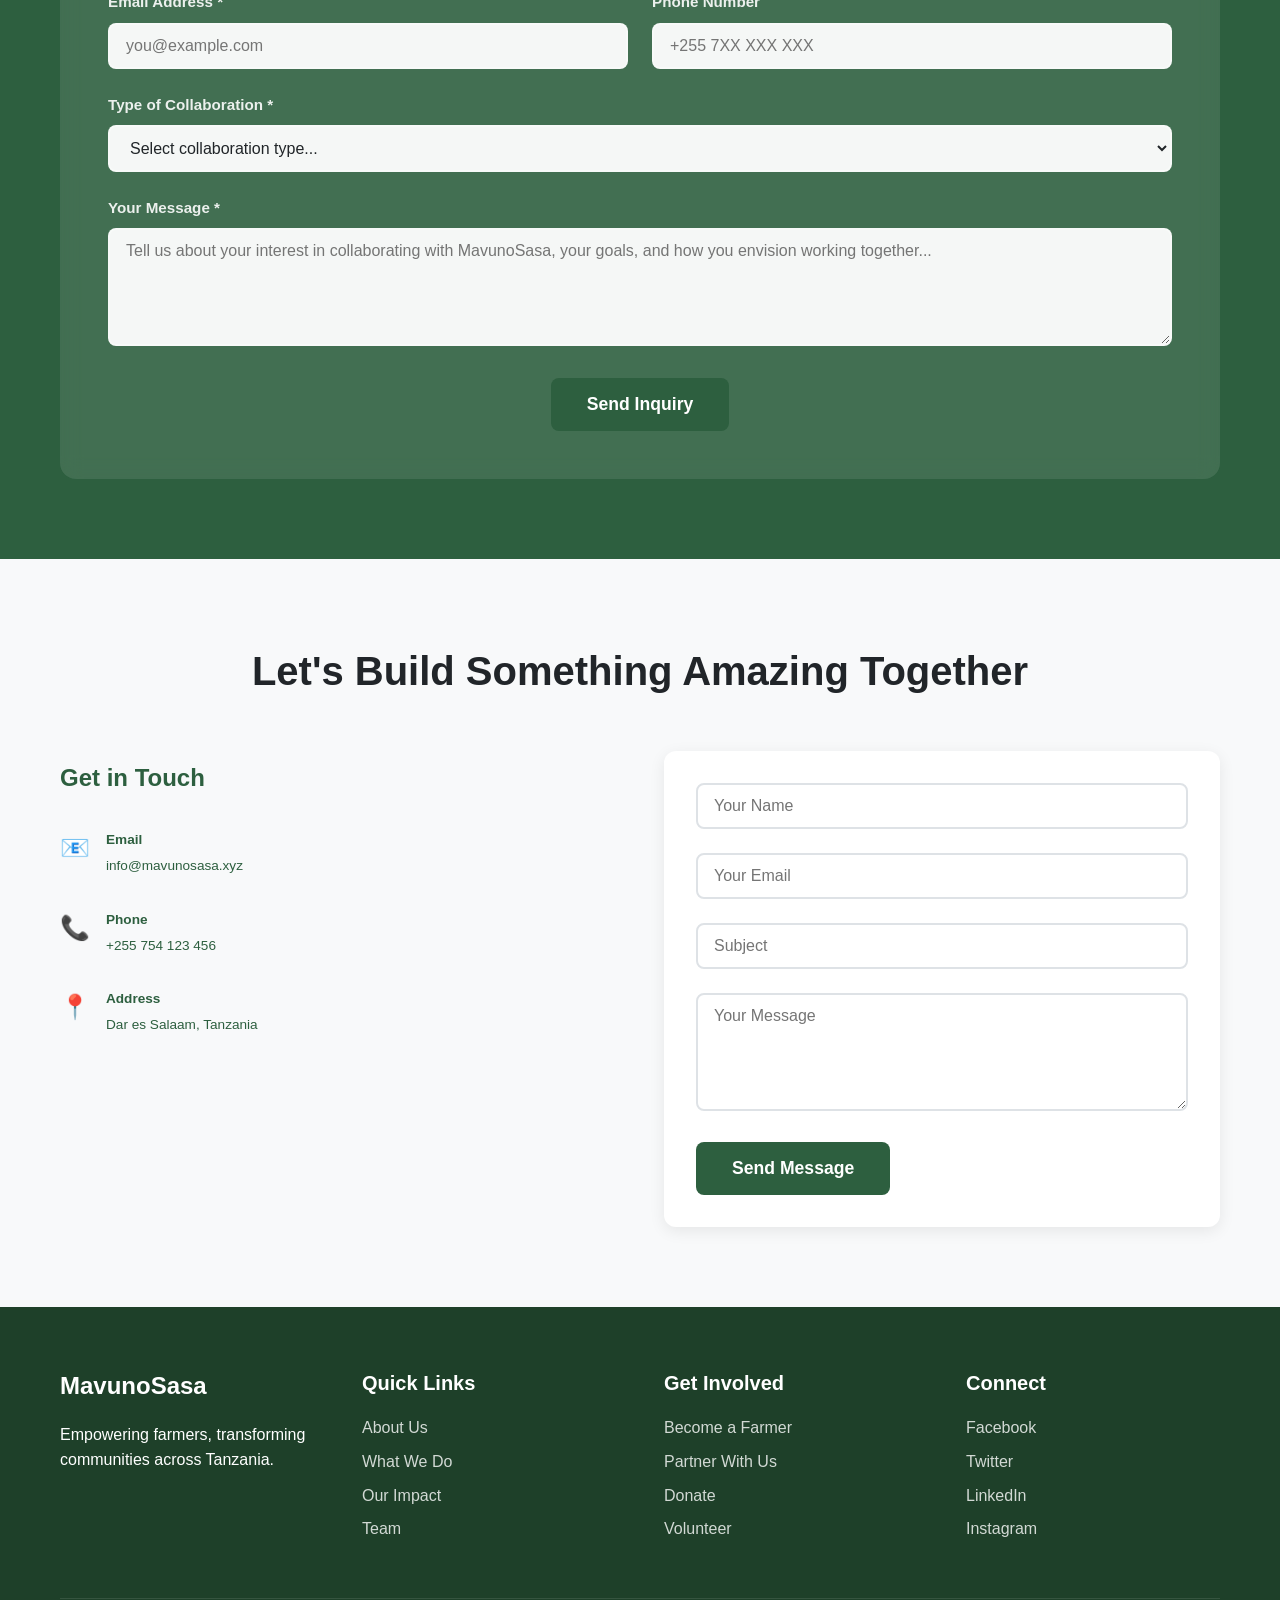
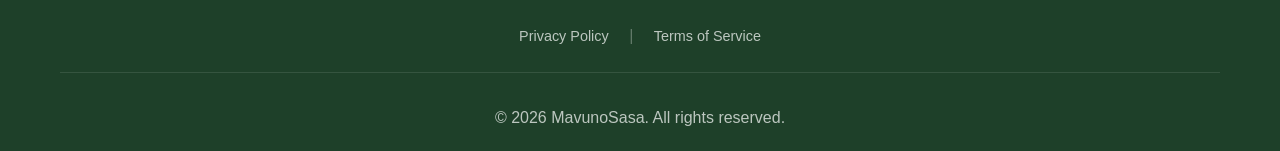
==== commit d10277cd: "feat: add Try now button to navbar" ====
--- a/index.html
+++ b/index.html
@@ -73,7 +73,10 @@
                     <li><a href="#team">Team</a></li>
                     <li><a href="#contact">Contact</a></li>
                 </ul>
-                <a href="#collaborate" class="btn btn-primary">Get Involved</a>
+                <div class="nav-actions" style="display: flex; gap: 12px;">
+                    <a href="#collaborate" class="btn btn-outline">Get Involved</a>
+                    <a href="https://app.mavunosasa.xyz" class="btn btn-primary">Try now</a>
+                </div>
             </div>
         </div>
     </nav>
